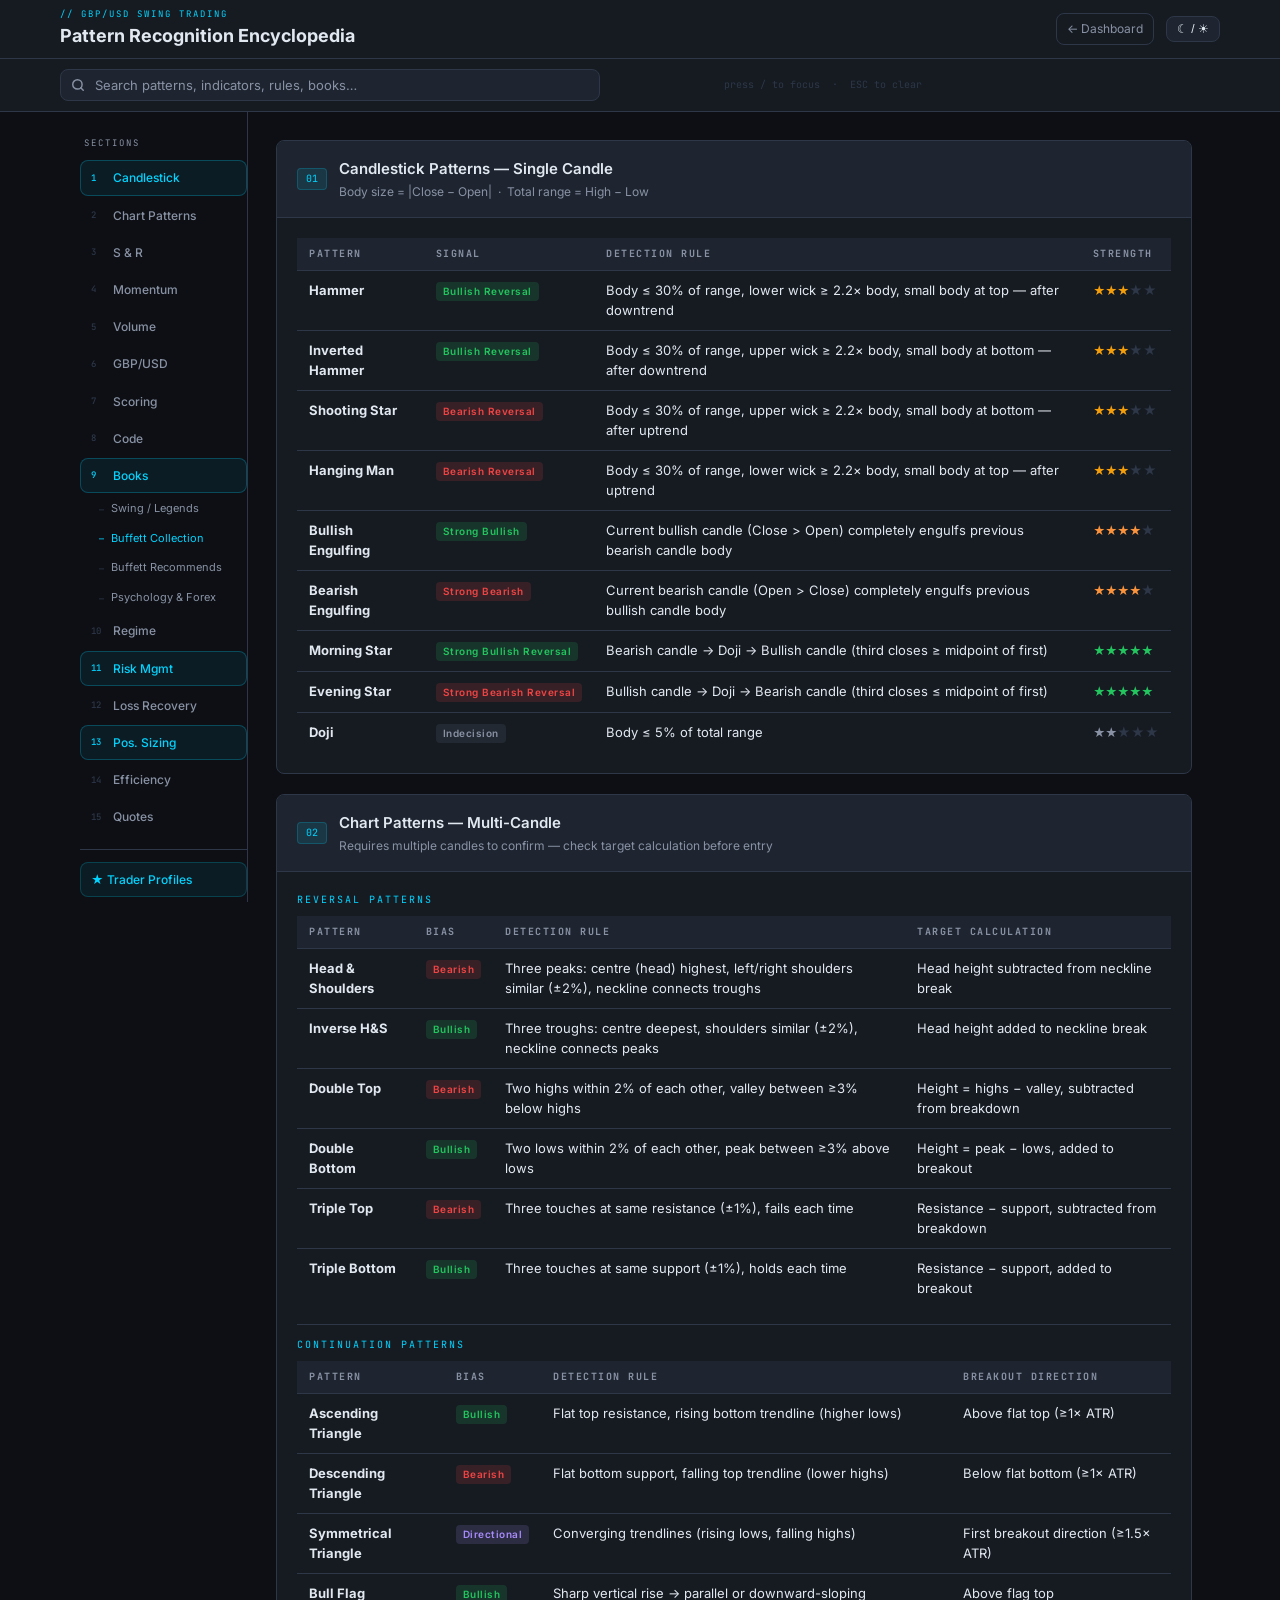
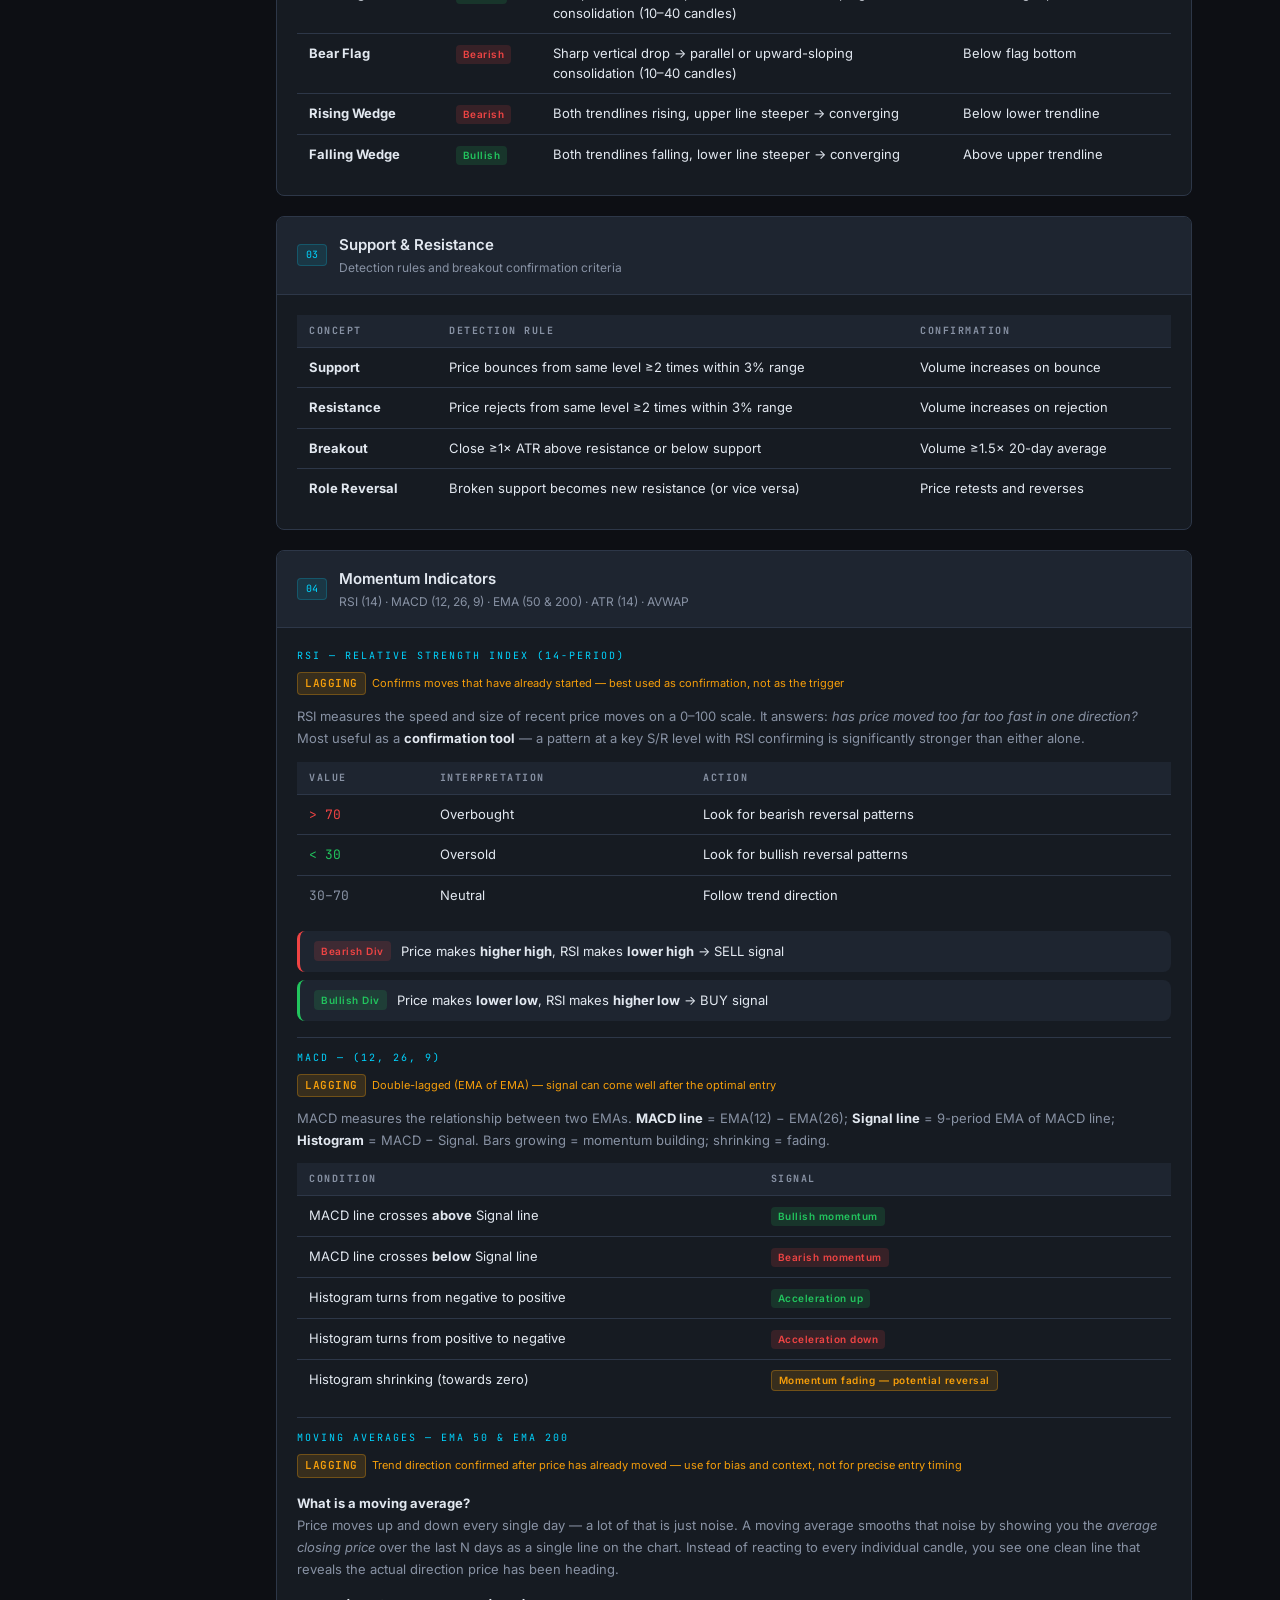
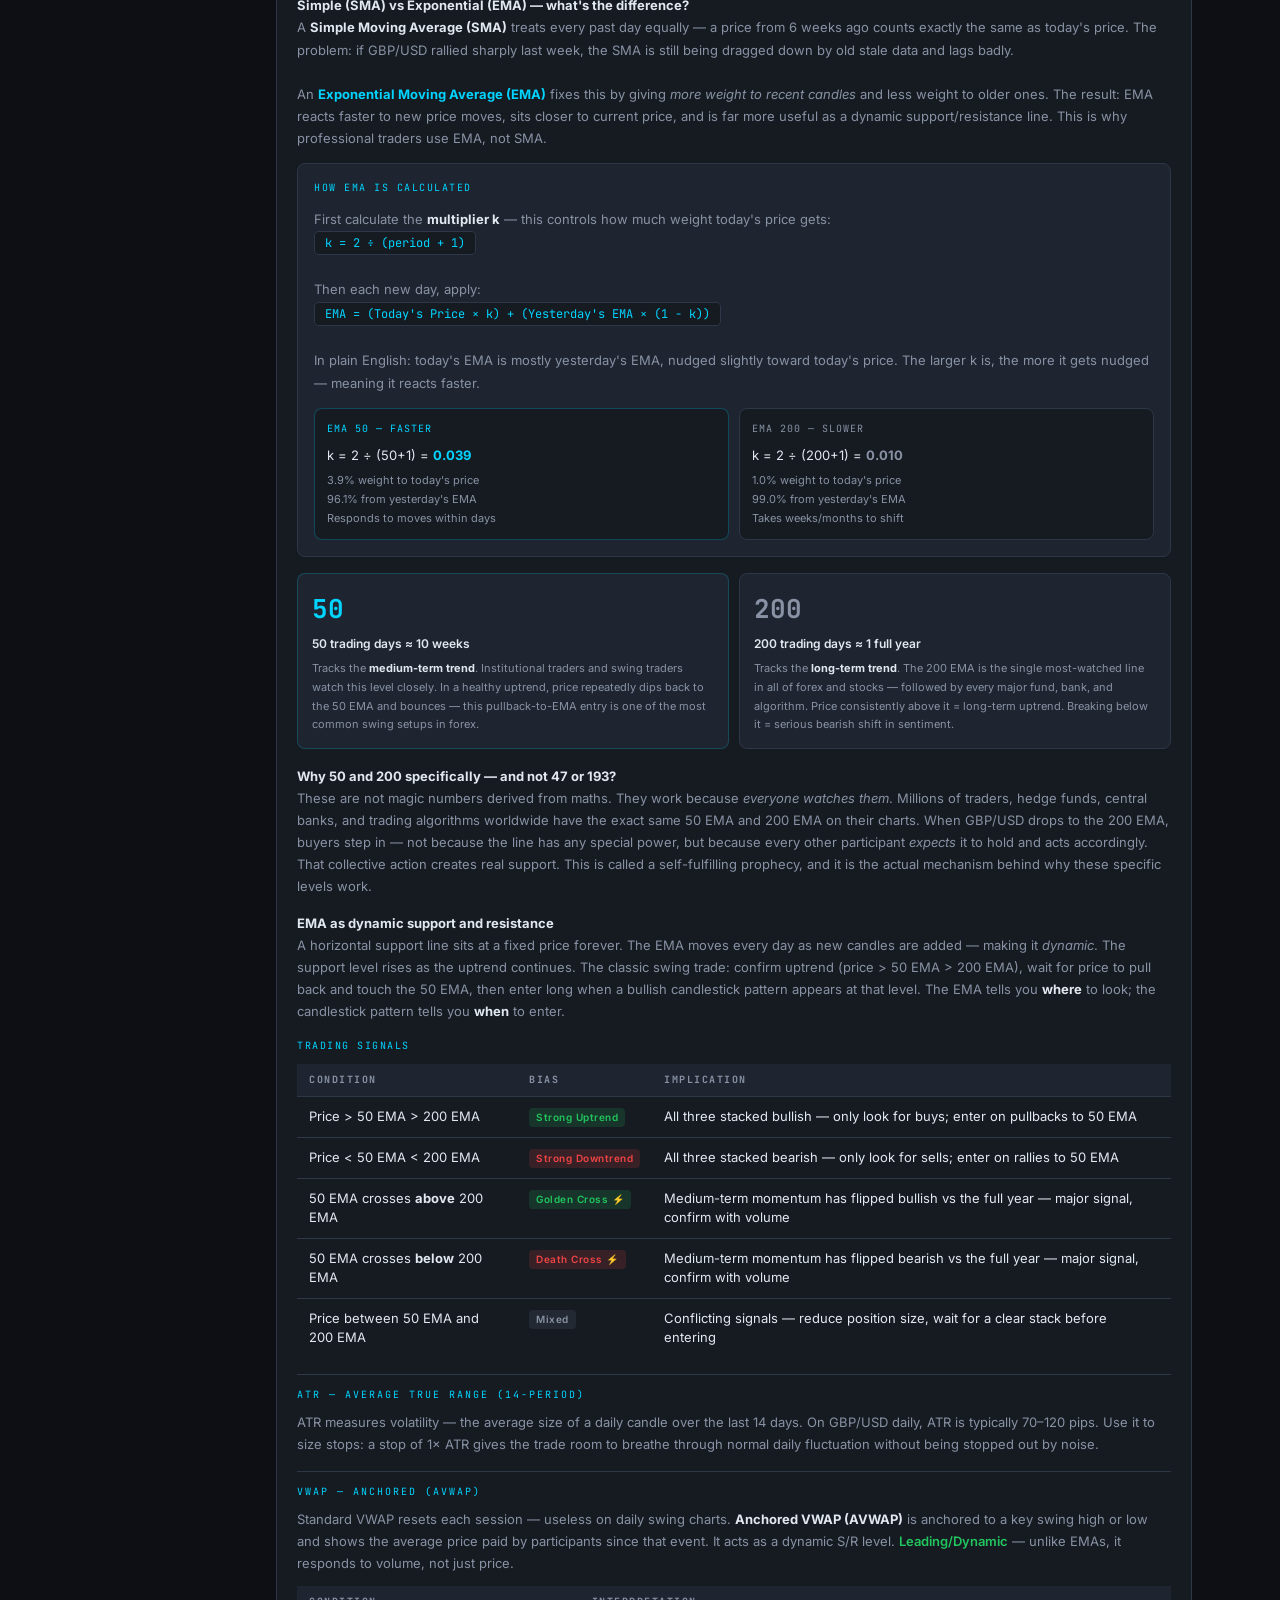
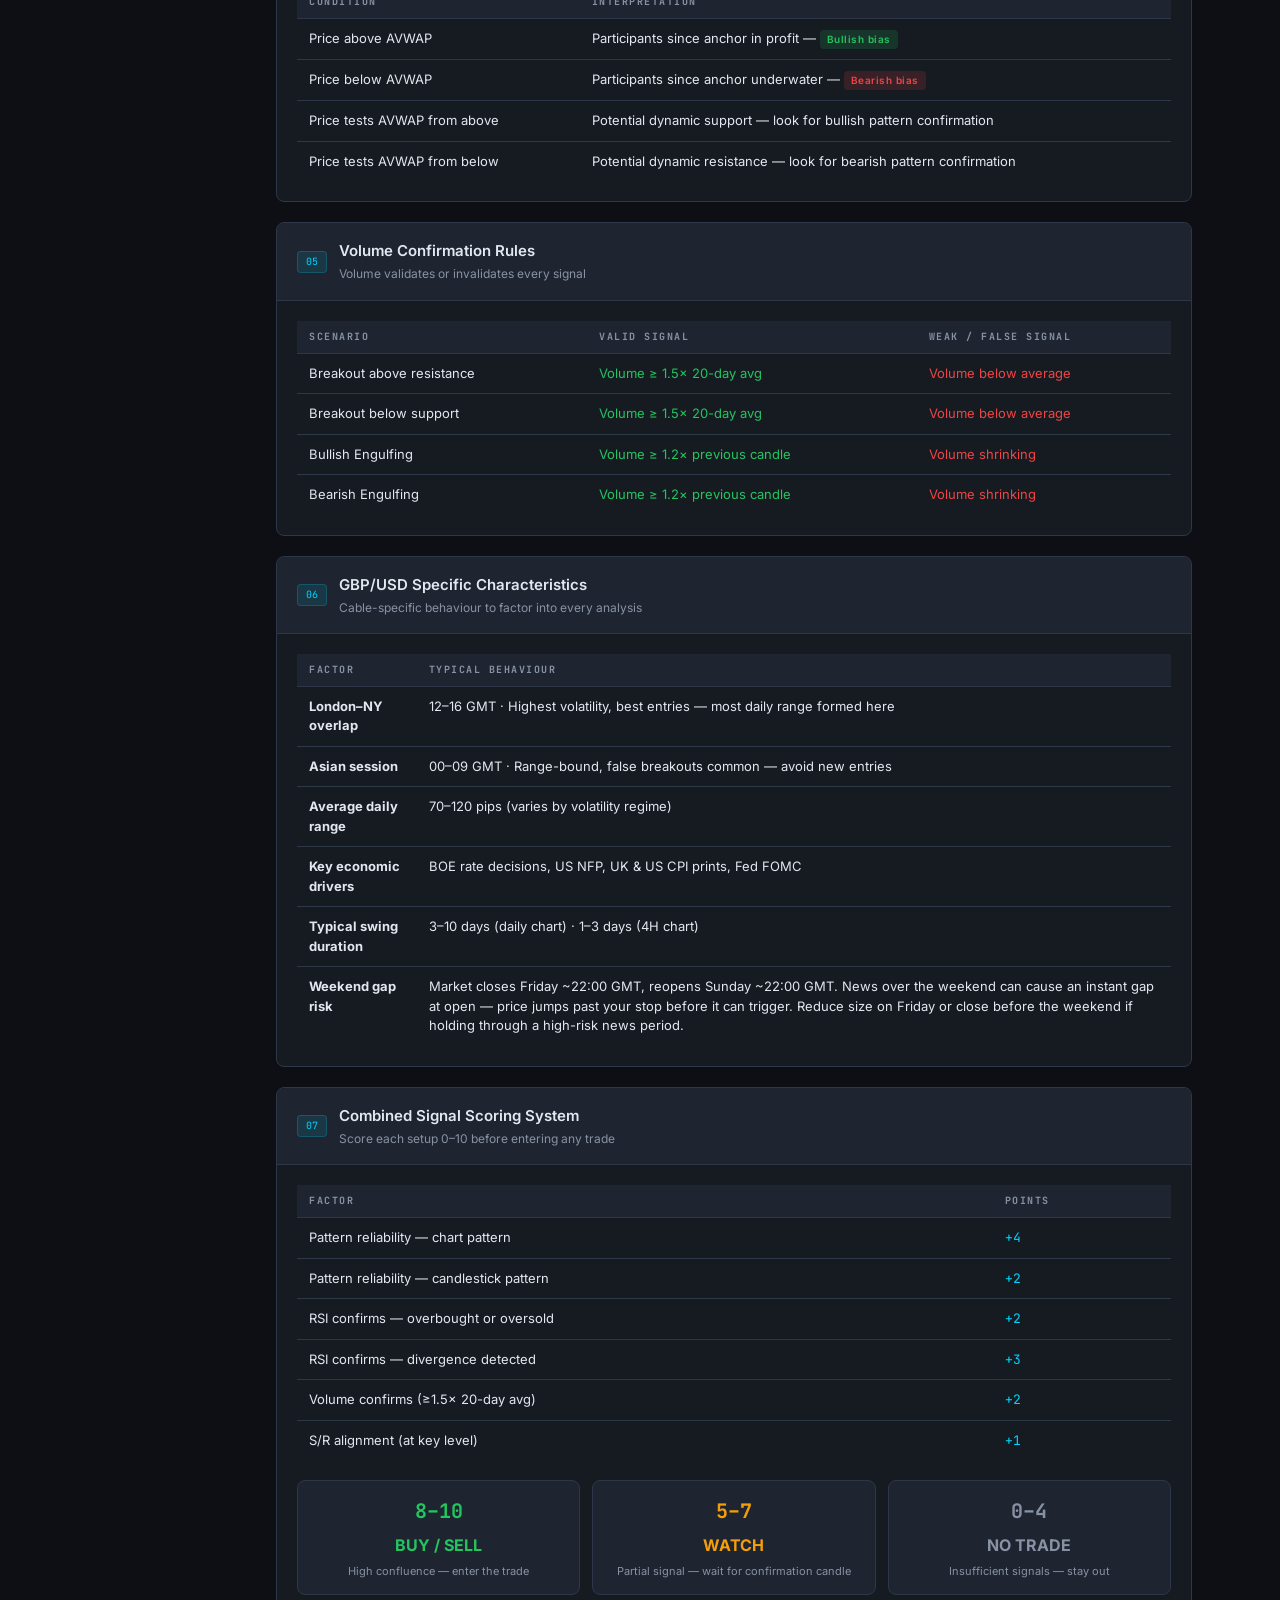
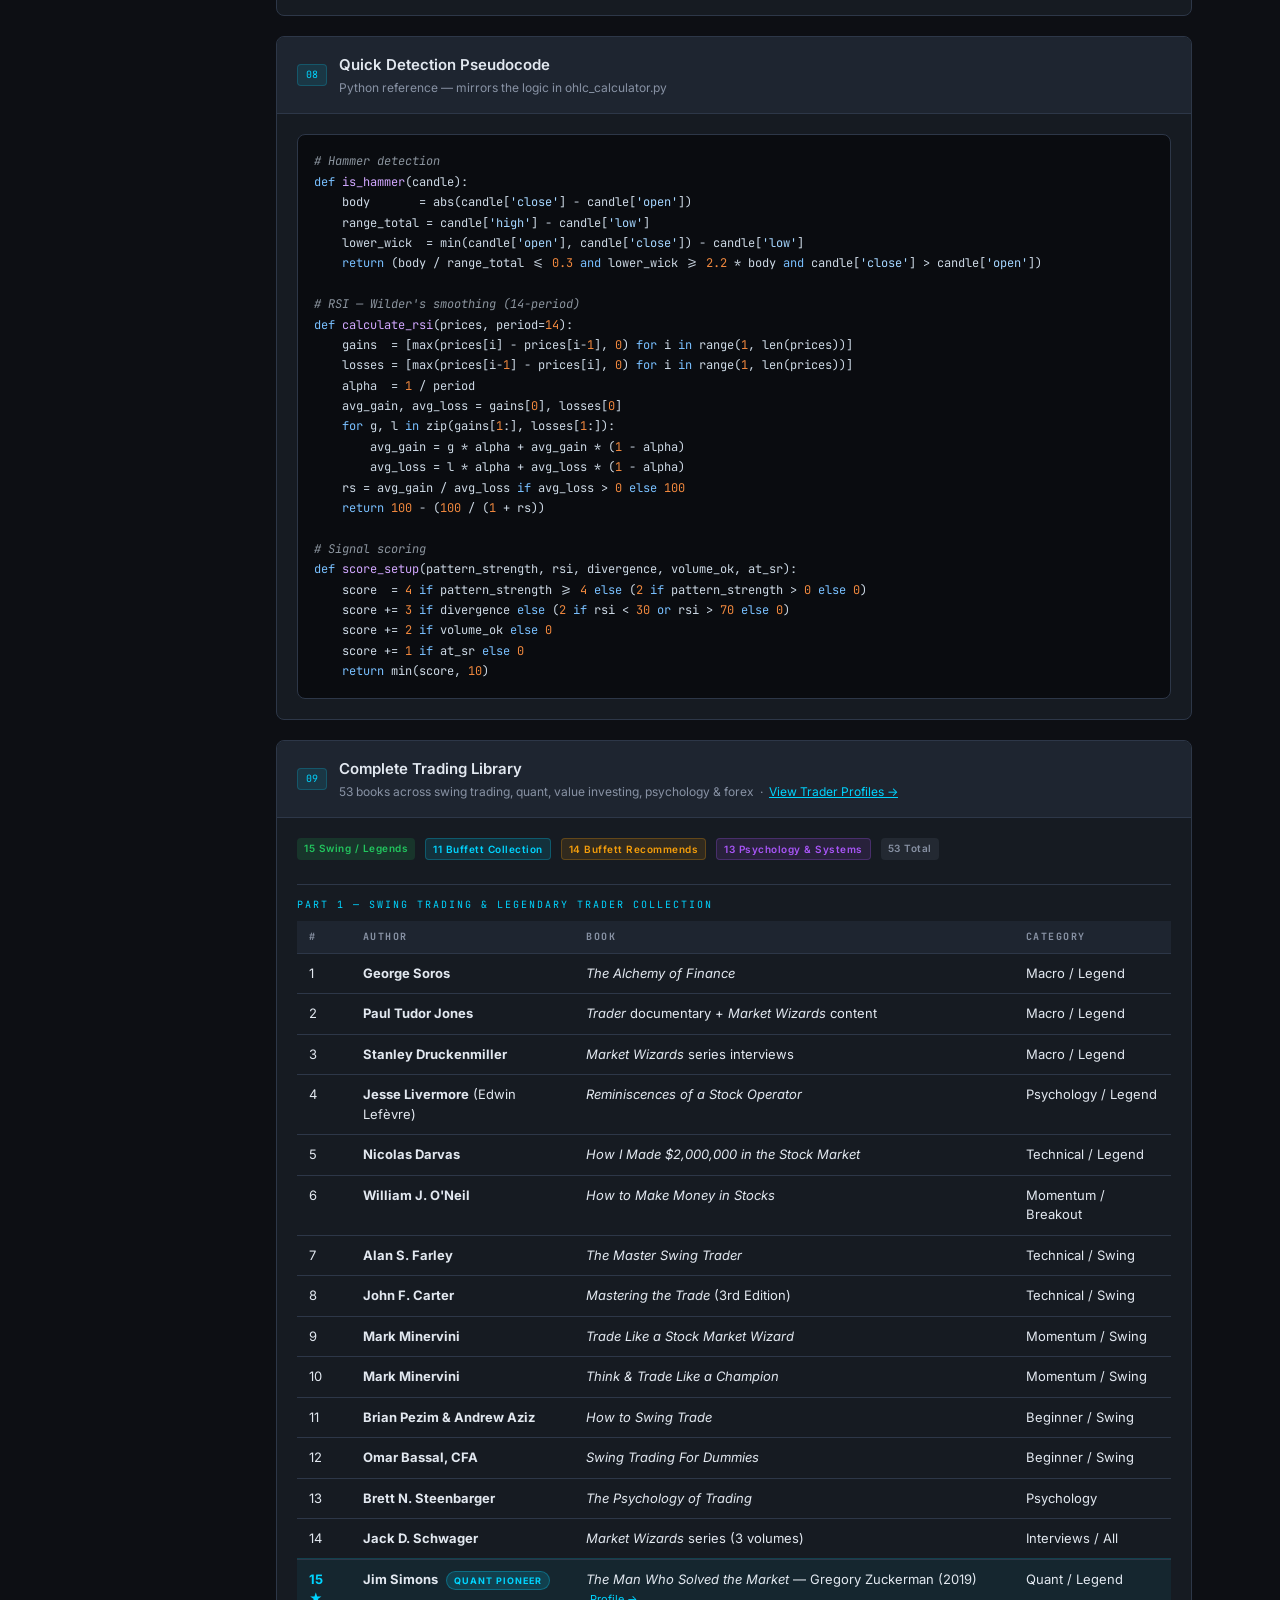
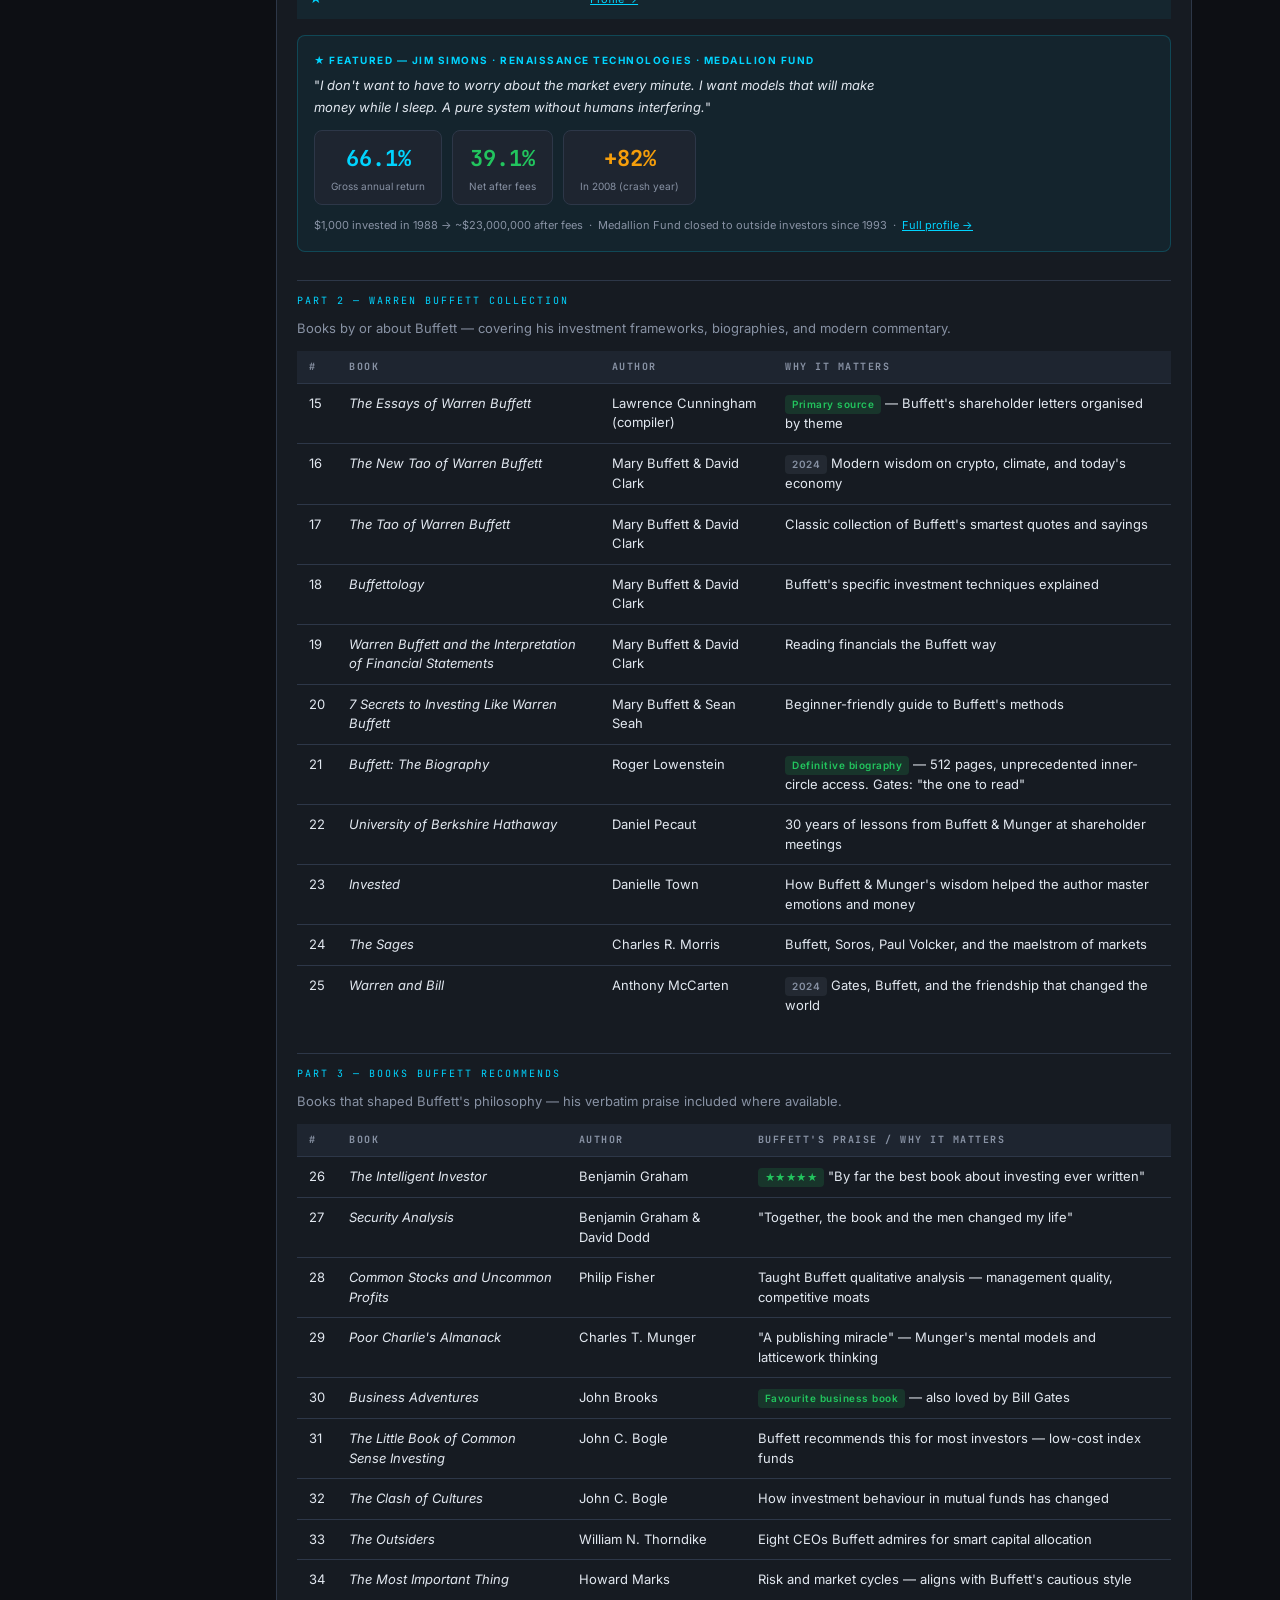
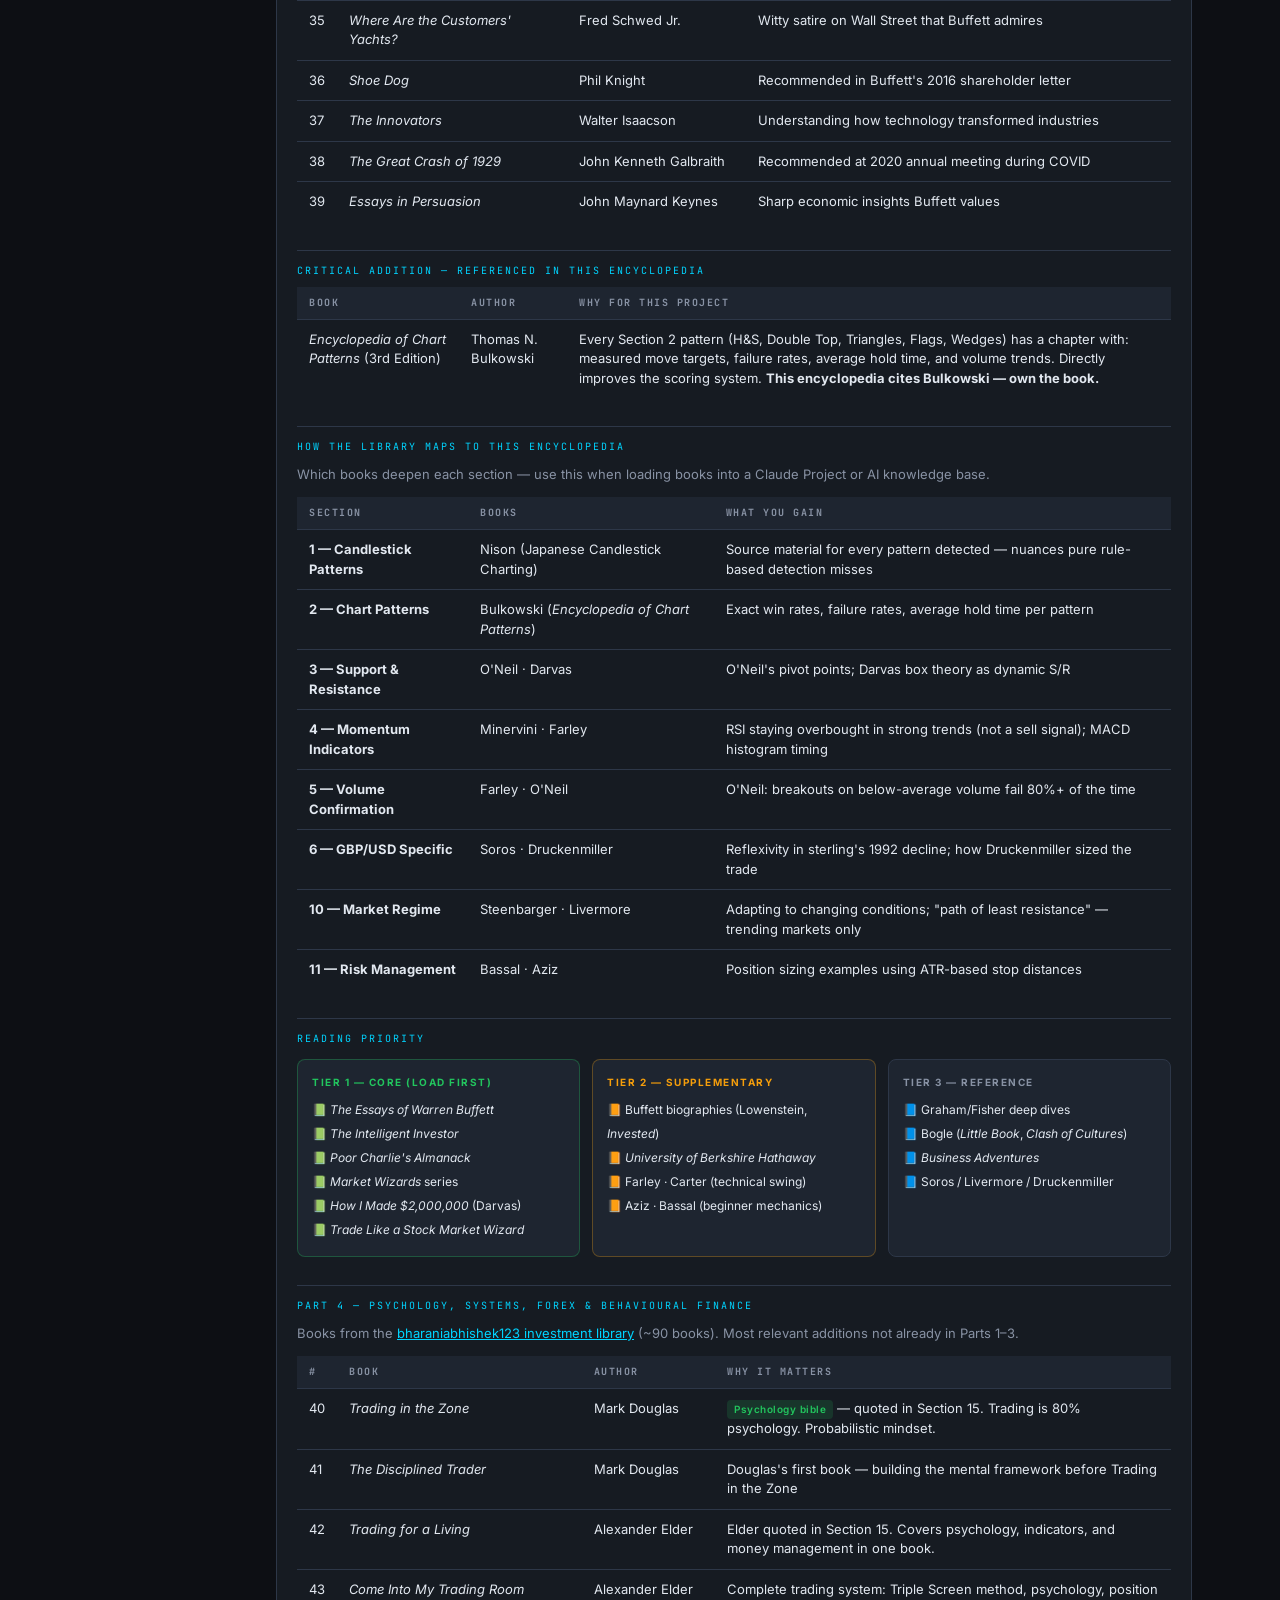
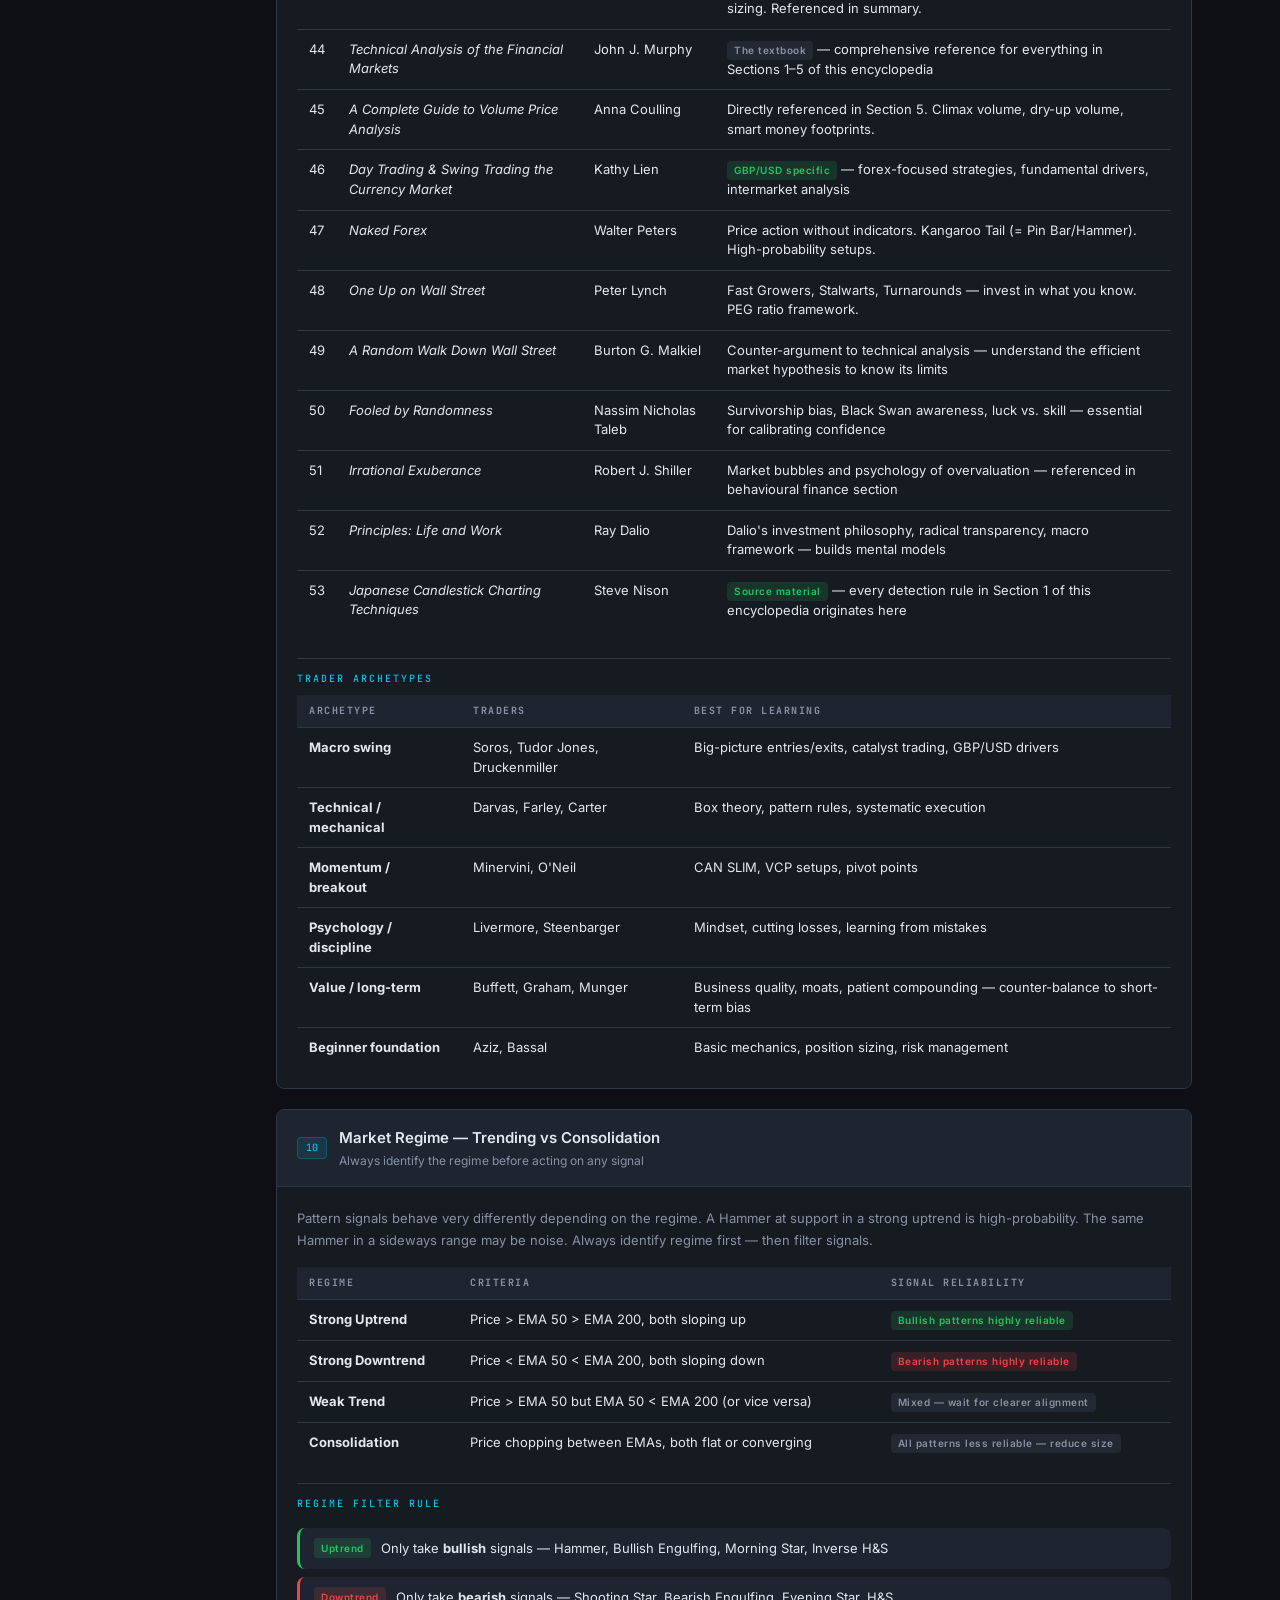
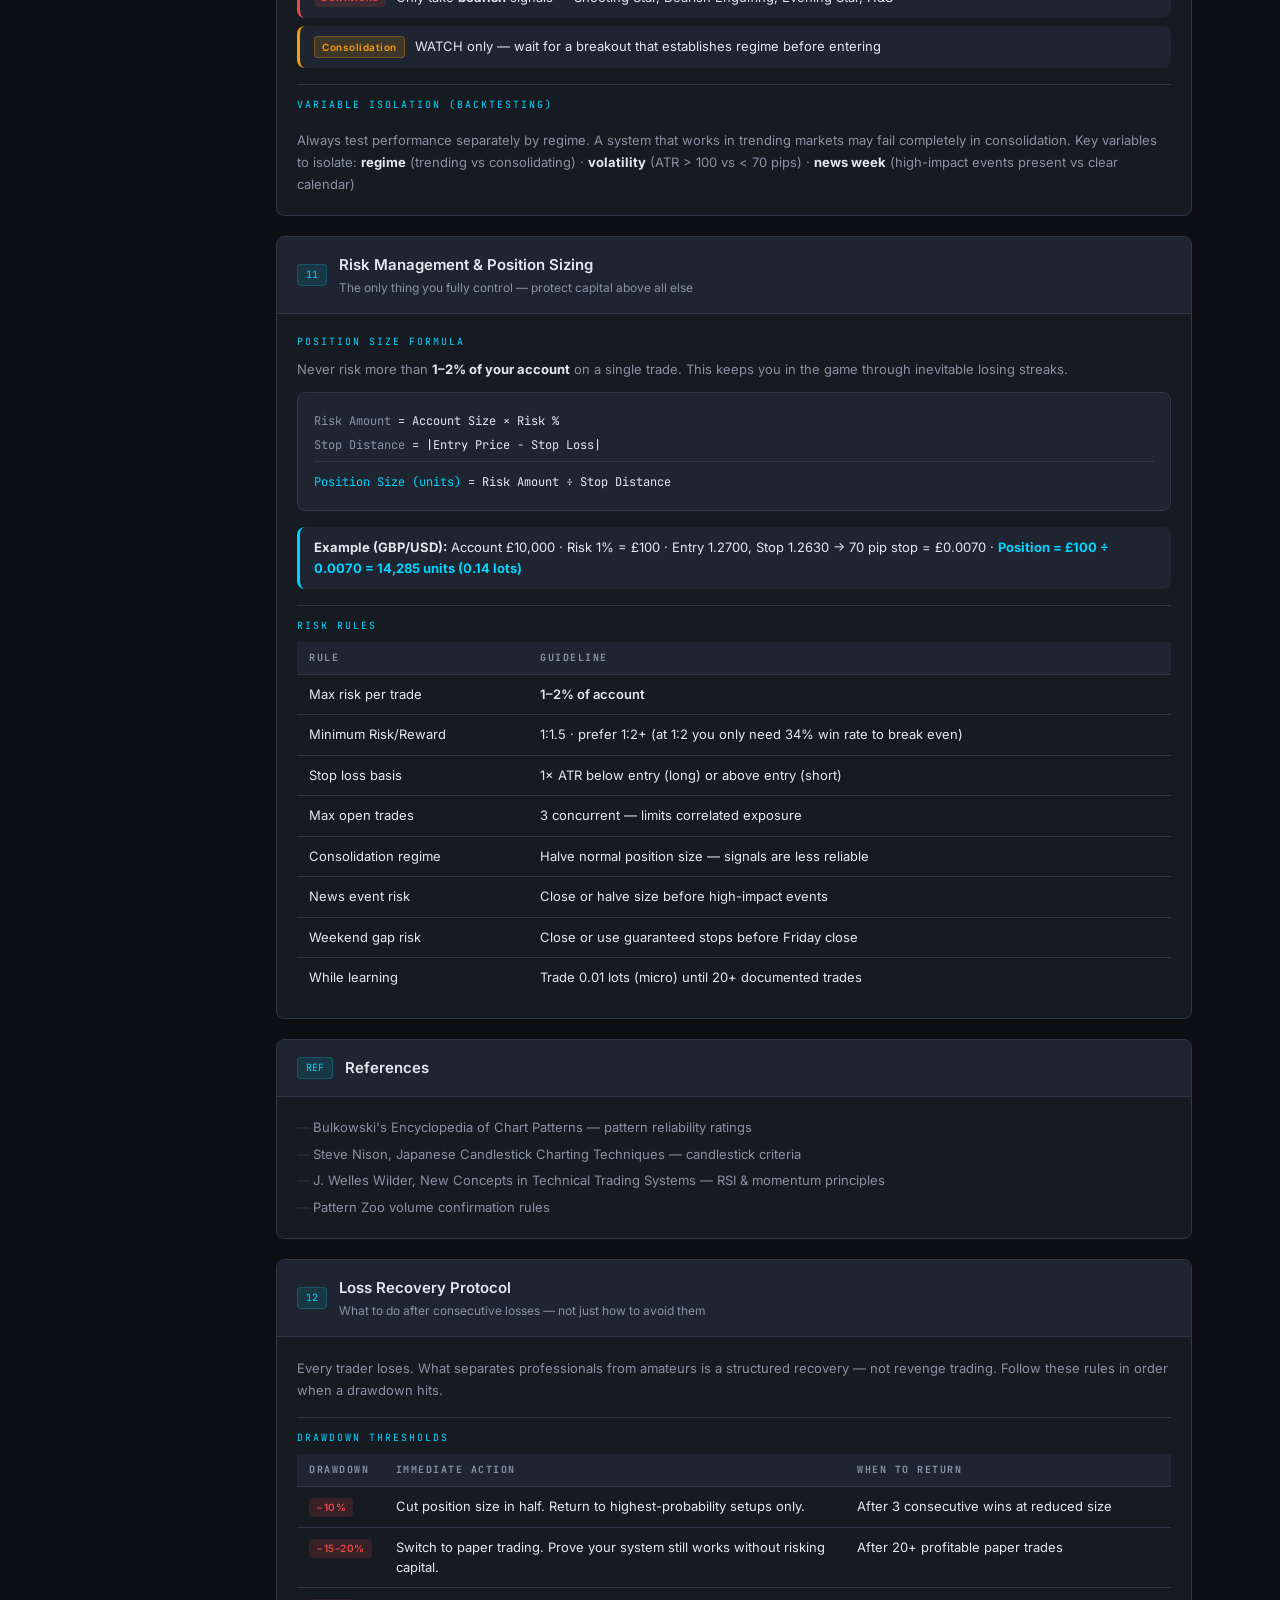
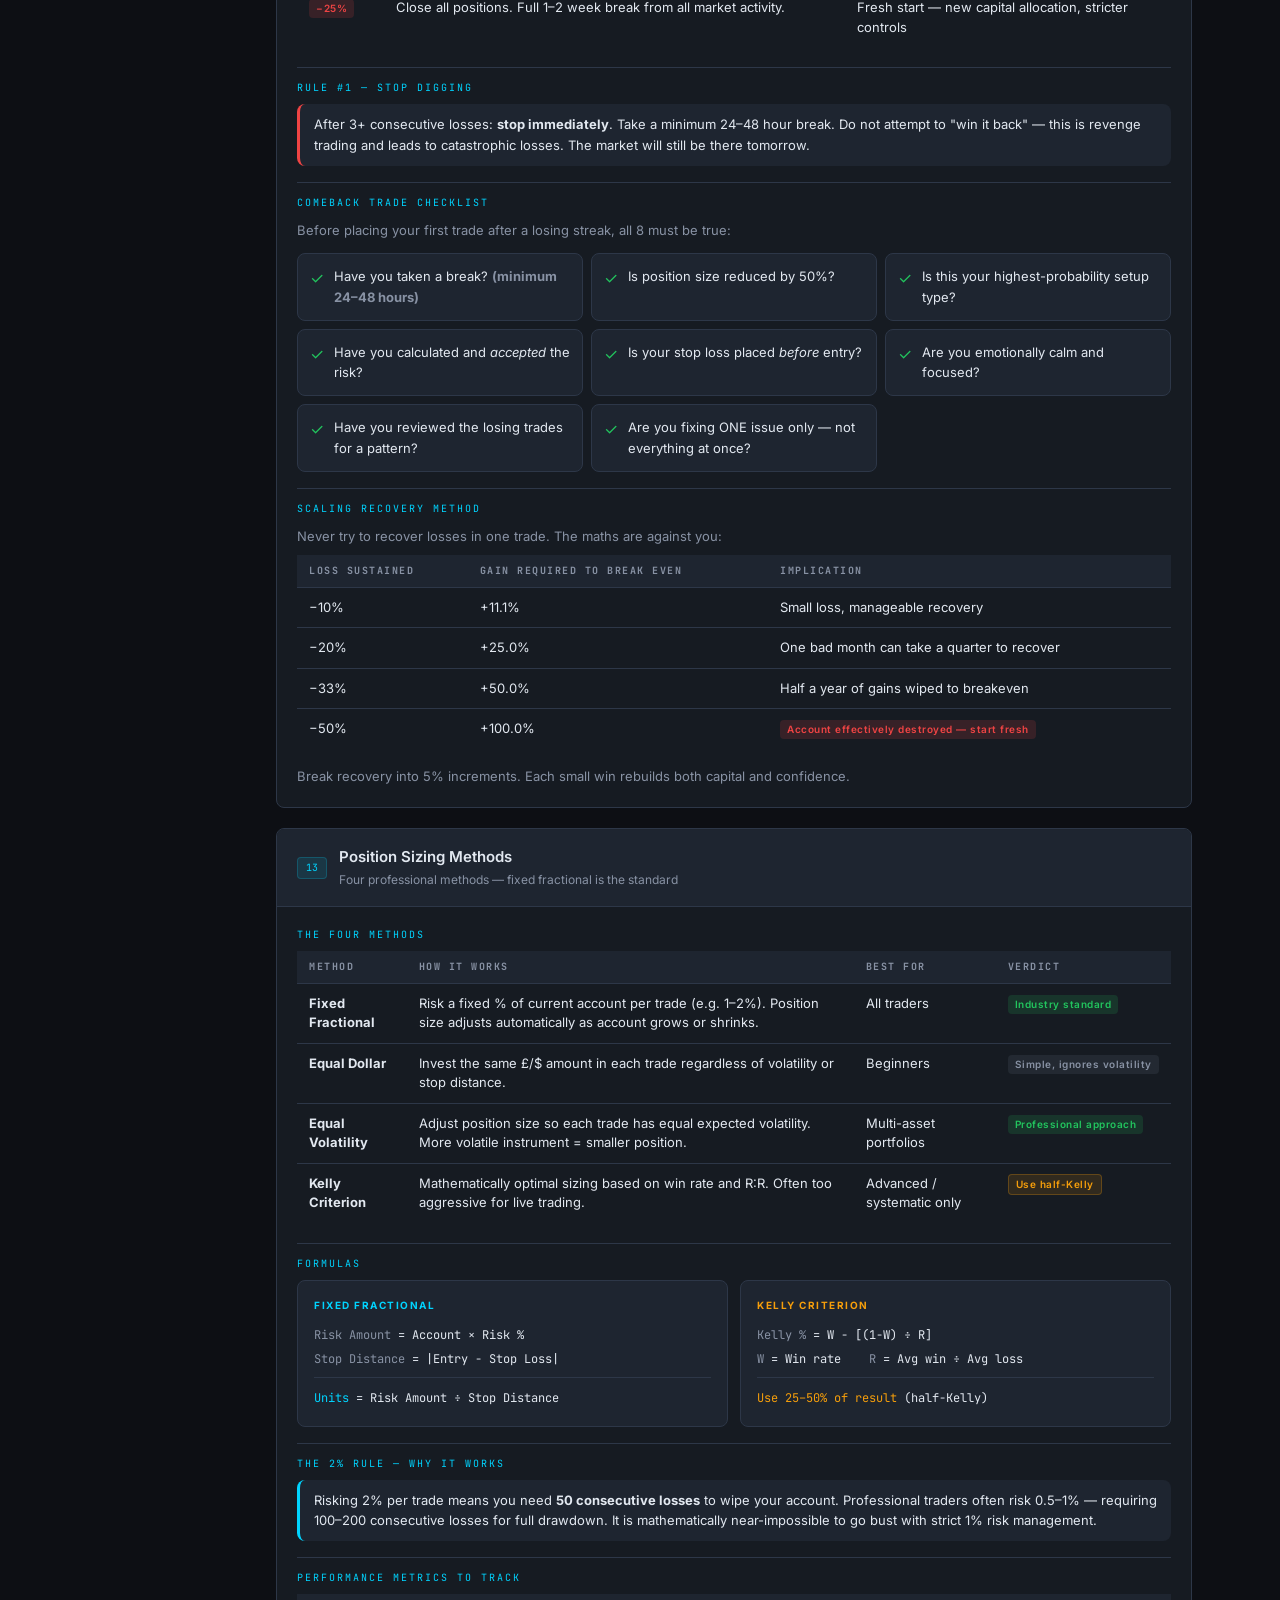
==== Trading/encyclopedia.html @ f7694446 "docs: expand EMA section with full beginner explanation Replaces the one-sentence EMA entry with a c" ====
<!DOCTYPE html>
<html lang="en" data-theme="dark">
<head>
<meta charset="UTF-8">
<meta name="viewport" content="width=device-width, initial-scale=1.0">
<meta name="description" content="GBP/USD swing trading pattern recognition guide — exact detection rules for candlestick patterns, chart patterns, RSI, MACD, EMA, and signal scoring">
<title>Encyclopedia — GBP/USD Swing Trading</title>
<link rel="preconnect" href="https://fonts.googleapis.com">
<link href="https://fonts.googleapis.com/css2?family=Inter:wght@400;500;600;700&family=JetBrains+Mono:wght@400;500&display=swap" rel="stylesheet">

<script>
  (function(){
    var t = localStorage.getItem('theme') || 'dark';
    document.documentElement.setAttribute('data-theme', t);
  })();
</script>

<style>
  :root {
    --bg:       #0d0f14;
    --surface:  #161b22;
    --surface2: #1e2530;
    --border:   #2d3748;
    --text:     #e2e8f0;
    --muted:    #8892a4;
    --accent:   #00d4ff;
    --green:    #22c55e;
    --red:      #ef4444;
    --yellow:   #f59e0b;
    --orange:   #fb923c;
    --purple:   #a78bfa;
    --font:     'Inter', sans-serif;
    --mono:     'JetBrains Mono', monospace;
    --radius:   8px;
    --max-w:    960px;
  }
  html[data-theme="light"] {
    --bg:       #f0f4f8;
    --surface:  #ffffff;
    --surface2: #e8edf4;
    --border:   #cbd5e1;
    --text:     #1a202c;
    --muted:    #64748b;
  }

  *, *::before, *::after { box-sizing: border-box; margin: 0; padding: 0; }
  html { background: var(--bg); }
  body {
    font-family: var(--font);
    background: var(--bg);
    color: var(--text);
    min-height: 100vh;
    font-size: 14px;
    line-height: 1.6;
  }

  /* ── Header ── */
  header {
    background: var(--surface);
    border-bottom: 1px solid var(--border);
    padding: 0 24px;
    position: sticky;
    top: 0;
    z-index: 100;
  }
  .header-inner {
    max-width: 1160px;
    margin: 0 auto;
    display: flex;
    align-items: center;
    justify-content: space-between;
    height: 58px;
    gap: 16px;
  }
  .header-left { display: flex; flex-direction: column; gap: 1px; }
  .header-label {
    font-family: var(--mono);
    font-size: 9px;
    color: var(--accent);
    letter-spacing: 2px;
    text-transform: uppercase;
  }
  h1 { font-size: 18px; font-weight: 700; }
  .header-right { display: flex; align-items: center; gap: 12px; }
  .back-link {
    font-size: 12px;
    color: var(--muted);
    text-decoration: none;
    padding: 5px 10px;
    border: 1px solid var(--border);
    border-radius: var(--radius);
    transition: border-color .15s, color .15s;
  }
  .back-link:hover { border-color: var(--accent); color: var(--accent); }
  .theme-btn {
    background: var(--surface2);
    border: 1px solid var(--border);
    color: var(--text);
    padding: 5px 10px;
    border-radius: var(--radius);
    cursor: pointer;
    font-size: 12px;
    transition: border-color .15s;
  }
  .theme-btn:hover { border-color: var(--accent); }

  /* ── Layout ── */
  .page-body {
    display: flex;
    max-width: 1160px;
    margin: 0 auto;
  }

  /* ── Sidebar ── */
  .sidebar {
    width: 188px;
    flex-shrink: 0;
    position: sticky;
    top: 110px;
    height: calc(100vh - 110px);
    overflow-y: auto;
    padding: 24px 0 24px 20px;
    border-right: 1px solid var(--border);
  }
  .sidebar-label {
    font-family: var(--mono);
    font-size: 9px;
    color: var(--muted);
    letter-spacing: 2px;
    text-transform: uppercase;
    margin-bottom: 10px;
    padding-left: 4px;
  }
  .sidebar-nav {
    display: flex;
    flex-direction: column;
    gap: 2px;
  }
  .nav-pill {
    display: flex;
    align-items: center;
    gap: 8px;
    font-size: 12px;
    font-weight: 500;
    color: var(--muted);
    padding: 7px 10px;
    border-radius: var(--radius);
    border: 1px solid transparent;
    text-decoration: none;
    transition: color .15s, background .15s, border-color .15s;
    white-space: nowrap;
  }
  .nav-pill .nav-num {
    font-family: var(--mono);
    font-size: 9px;
    color: var(--border);
    min-width: 14px;
    transition: color .15s;
  }
  .nav-pill:hover {
    color: var(--text);
    background: var(--surface2);
    border-color: var(--border);
  }
  .nav-pill:hover .nav-num { color: var(--accent); }
  .nav-pill.active {
    color: var(--accent);
    background: rgba(0,212,255,.07);
    border-color: rgba(0,212,255,.25);
  }
  .nav-pill.active .nav-num { color: var(--accent); }

  /* ── Sub-nav items (nested under a section) ── */
  .nav-sub {
    display: flex;
    align-items: center;
    gap: 6px;
    font-size: 11px;
    font-weight: 400;
    color: var(--muted);
    padding: 4px 10px 4px 30px;
    border-radius: var(--radius);
    border: 1px solid transparent;
    text-decoration: none;
    transition: color .15s, background .15s;
    position: relative;
  }
  .nav-sub::before {
    content: '–';
    font-size: 10px;
    color: var(--border);
    position: absolute;
    left: 18px;
  }
  .nav-sub:hover {
    color: var(--text);
    background: var(--surface2);
    text-decoration: none;
  }
  .nav-sub:hover::before { color: var(--accent); }
  .nav-sub.active { color: var(--accent); }
  .nav-sub.active::before { color: var(--accent); }

  /* ── Main ── */
  .container {
    flex: 1;
    min-width: 0;
    padding: 28px 28px 28px 28px;
    display: flex;
    flex-direction: column;
    gap: 20px;
  }

  /* ── Mobile ── */
  @media (max-width: 780px) {
    .sidebar { display: none; }
    .page-body { display: block; }
    .container { padding: 16px 12px; }
  }

  /* ── Section cards ── */
  .section {
    background: var(--surface);
    border: 1px solid var(--border);
    border-radius: var(--radius);
    overflow: hidden;
  }
  .section-header {
    display: flex;
    align-items: center;
    gap: 12px;
    padding: 16px 20px;
    border-bottom: 1px solid var(--border);
    background: var(--surface2);
  }
  .section-num {
    font-family: var(--mono);
    font-size: 10px;
    color: var(--accent);
    background: rgba(0,212,255,.1);
    border: 1px solid rgba(0,212,255,.2);
    padding: 2px 8px;
    border-radius: 4px;
  }
  .section-title { font-size: 15px; font-weight: 600; }
  .section-sub { font-size: 12px; color: var(--muted); margin-top: 1px; }
  .section-body { padding: 20px; }

  /* ── Tables ── */
  .table-wrap { overflow-x: auto; margin-bottom: 16px; }
  .table-wrap:last-child { margin-bottom: 0; }
  table { width: 100%; border-collapse: collapse; font-size: 13px; }
  th {
    font-family: var(--mono);
    font-size: 10px;
    letter-spacing: 1.5px;
    text-transform: uppercase;
    color: var(--muted);
    padding: 8px 12px;
    text-align: left;
    border-bottom: 1px solid var(--border);
    background: var(--surface2);
    white-space: nowrap;
  }
  td {
    padding: 10px 12px;
    border-bottom: 1px solid var(--border);
    vertical-align: top;
    line-height: 1.5;
  }
  tr:last-child td { border-bottom: none; }
  tr:hover td { background: var(--surface2); }

  /* ── Badges ── */
  .badge {
    display: inline-block;
    font-size: 10px;
    font-weight: 600;
    padding: 2px 7px;
    border-radius: 4px;
    letter-spacing: .5px;
    white-space: nowrap;
  }
  .bull  { background: rgba(34,197,94,.15);  color: var(--green);  }
  .bear  { background: rgba(239,68,68,.15);  color: var(--red);    }
  .neut  { background: rgba(148,163,184,.1); color: var(--muted);  }
  .dir   { background: rgba(167,139,250,.15);color: var(--purple); }

  /* ── Strength stars ── */
  .stars { color: var(--yellow); letter-spacing: -1px; font-size: 12px; }
  .str-2 .stars { color: var(--muted); }
  .str-3 .stars { color: var(--yellow); }
  .str-4 .stars { color: var(--orange); }
  .str-5 .stars { color: var(--green); }

  /* ── Score matrix ── */
  .score-grid { display: grid; grid-template-columns: 1fr 1fr 1fr; gap: 12px; }
  .score-cell {
    background: var(--surface2);
    border: 1px solid var(--border);
    border-radius: var(--radius);
    padding: 14px;
    text-align: center;
  }
  .score-decision { font-size: 16px; font-weight: 700; margin-bottom: 4px; }
  .score-range    { font-family: var(--mono); font-size: 20px; font-weight: 700; margin-bottom: 6px; }
  .score-desc     { font-size: 11px; color: var(--muted); }

  /* ── Dividers ── */
  .sub-heading {
    font-family: var(--mono);
    font-size: 10px;
    color: var(--accent);
    letter-spacing: 2px;
    text-transform: uppercase;
    padding: 12px 0 8px;
    border-top: 1px solid var(--border);
    margin-top: 16px;
  }
  .sub-heading:first-child { border-top: none; margin-top: 0; padding-top: 0; }

  /* ── Divergence list ── */
  .div-list { list-style: none; padding: 0; margin: 8px 0 0; display: flex; flex-direction: column; gap: 8px; }
  .div-item {
    display: flex;
    align-items: flex-start;
    gap: 10px;
    padding: 10px 14px;
    background: var(--surface2);
    border-radius: var(--radius);
    border-left: 3px solid var(--border);
    font-size: 13px;
  }
  .div-item.bull-div { border-left-color: var(--green); }
  .div-item.bear-div { border-left-color: var(--red); }
  .div-label { font-weight: 600; white-space: nowrap; }

  /* ── Code block ── */
  pre {
    background: #0a0c10;
    border: 1px solid var(--border);
    border-radius: var(--radius);
    padding: 16px;
    overflow-x: auto;
    font-family: var(--mono);
    font-size: 12px;
    line-height: 1.7;
    color: #cdd9e5;
  }
  html[data-theme="light"] pre { background: #1e2530; }
  .kw  { color: #79c0ff; }
  .fn  { color: #d2a8ff; }
  .cm  { color: #8b949e; font-style: italic; }
  .st  { color: #a5d6ff; }
  .nb  { color: #f0883e; }

  /* ── References ── */
  .ref-list { list-style: none; display: flex; flex-direction: column; gap: 6px; }
  .ref-list li {
    font-size: 13px;
    color: var(--muted);
    padding-left: 16px;
    position: relative;
  }
  .ref-list li::before {
    content: '—';
    position: absolute;
    left: 0;
    color: var(--border);
  }

  /* ── Footer ── */
  footer {
    text-align: center;
    padding: 20px 24px;
    font-size: 10px;
    color: var(--muted);
    border-top: 1px solid var(--border);
  }

  /* ── Search bar ── */
  .search-bar {
    background: var(--surface);
    border-bottom: 1px solid var(--border);
    position: sticky;
    top: 58px;
    z-index: 98;
    padding: 10px 24px;
  }
  .search-bar-inner {
    max-width: 1160px;
    margin: 0 auto;
    display: flex;
    align-items: center;
    gap: 12px;
  }
  .search-wrap {
    position: relative;
    flex: 1;
    max-width: 540px;
  }
  .search-icon {
    position: absolute;
    left: 11px;
    top: 50%;
    transform: translateY(-50%);
    color: var(--muted);
    pointer-events: none;
    display: flex;
    align-items: center;
  }
  .search-input {
    width: 100%;
    background: var(--surface2);
    border: 1px solid var(--border);
    border-radius: var(--radius);
    color: var(--text);
    font-family: var(--font);
    font-size: 13px;
    padding: 7px 12px 7px 34px;
    outline: none;
    transition: border-color .15s, box-shadow .15s;
  }
  .search-input:focus {
    border-color: var(--accent);
    box-shadow: 0 0 0 3px rgba(0,212,255,.1);
  }
  .search-input::placeholder { color: var(--muted); }
  .search-input::-webkit-search-cancel-button,
  .search-input::-webkit-search-decoration { display: none; }
  .search-count {
    font-family: var(--mono);
    font-size: 11px;
    color: var(--muted);
    white-space: nowrap;
    min-width: 100px;
    transition: color .15s;
  }
  .search-count.has-results { color: var(--accent); }
  .search-count.no-match    { color: var(--red); }
  .search-clear {
    background: none;
    border: 1px solid var(--border);
    color: var(--muted);
    border-radius: var(--radius);
    padding: 5px 10px;
    cursor: pointer;
    font-size: 11px;
    font-family: var(--font);
    display: none;
    transition: border-color .15s, color .15s;
  }
  .search-clear.visible { display: block; }
  .search-clear:hover { border-color: var(--accent); color: var(--accent); }
  .search-hint {
    font-family: var(--mono);
    font-size: 10px;
    color: var(--border);
    white-space: nowrap;
  }
  mark.search-hl {
    background: rgba(245,158,11,.28);
    color: var(--text);
    border-radius: 2px;
    padding: 0 1px;
  }
  .section.search-hidden { display: none; }
  .no-results {
    background: var(--surface);
    border: 1px solid var(--border);
    border-radius: var(--radius);
    padding: 28px;
    text-align: center;
    font-size: 13px;
    color: var(--muted);
    display: none;
  }
  @media (max-width: 780px) {
    .search-hint { display: none; }
  }

  /* ── Responsive ── */
  @media (max-width: 640px) {
    .score-grid { grid-template-columns: 1fr; }
    .section-body { padding: 14px; }
    h1 { font-size: 16px; }
  }
</style>
</head>
<body>

<header>
  <div class="header-inner">
    <div class="header-left">
      <span class="header-label">// GBP/USD Swing Trading</span>
      <h1>Pattern Recognition Encyclopedia</h1>
    </div>
    <div class="header-right">
      <a class="back-link" href="../index.html">&#8592; Dashboard</a>
      <button class="theme-btn" onclick="toggleTheme()">&#9790; / &#9728;</button>
    </div>
  </div>
</header>

<!-- Search bar -->
<div class="search-bar">
  <div class="search-bar-inner">
    <div class="search-wrap">
      <span class="search-icon">
        <svg width="14" height="14" viewBox="0 0 24 24" fill="none" stroke="currentColor" stroke-width="2.5" stroke-linecap="round" stroke-linejoin="round"><circle cx="11" cy="11" r="8"/><line x1="21" y1="21" x2="16.65" y2="16.65"/></svg>
      </span>
      <input type="search" id="searchInput" class="search-input"
             placeholder="Search patterns, indicators, rules, books…"
             autocomplete="off" spellcheck="false" aria-label="Search encyclopedia">
    </div>
    <span id="searchCount" class="search-count"></span>
    <button id="searchClear" class="search-clear">&#10005; Clear</button>
    <span class="search-hint">press / to focus &nbsp;·&nbsp; ESC to clear</span>
  </div>
</div>

<div class="page-body">

<aside class="sidebar">
  <div class="sidebar-label">Sections</div>
  <nav class="sidebar-nav" id="sidebarNav">
    <a class="nav-pill" href="#candlestick"><span class="nav-num">1</span> Candlestick</a>
    <a class="nav-pill" href="#chart-patterns"><span class="nav-num">2</span> Chart Patterns</a>
    <a class="nav-pill" href="#support-resistance"><span class="nav-num">3</span> S &amp; R</a>
    <a class="nav-pill" href="#momentum"><span class="nav-num">4</span> Momentum</a>
    <a class="nav-pill" href="#volume"><span class="nav-num">5</span> Volume</a>
    <a class="nav-pill" href="#gbpusd"><span class="nav-num">6</span> GBP/USD</a>
    <a class="nav-pill" href="#scoring"><span class="nav-num">7</span> Scoring</a>
    <a class="nav-pill" href="#pseudocode"><span class="nav-num">8</span> Code</a>
    <a class="nav-pill" href="#reading"><span class="nav-num">9</span> Books</a>
    <a class="nav-sub" href="#books-part1">Swing / Legends</a>
    <a class="nav-sub" href="#books-part2">Buffett Collection</a>
    <a class="nav-sub" href="#books-part3">Buffett Recommends</a>
    <a class="nav-sub" href="#books-part4">Psychology &amp; Forex</a>
    <a class="nav-pill" href="#regime"><span class="nav-num">10</span> Regime</a>
    <a class="nav-pill" href="#risk"><span class="nav-num">11</span> Risk Mgmt</a>
    <a class="nav-pill" href="#loss-recovery"><span class="nav-num">12</span> Loss Recovery</a>
    <a class="nav-pill" href="#pos-sizing"><span class="nav-num">13</span> Pos. Sizing</a>
    <a class="nav-pill" href="#efficiency"><span class="nav-num">14</span> Efficiency</a>
    <a class="nav-pill" href="#quotes"><span class="nav-num">15</span> Quotes</a>
    <div style="margin-top:12px;padding-top:12px;border-top:1px solid var(--border)">
      <a href="traders.html" style="display:flex;align-items:center;gap:8px;font-size:12px;font-weight:500;color:var(--accent);padding:7px 10px;border-radius:var(--radius);background:rgba(0,212,255,.07);border:1px solid rgba(0,212,255,.2);text-decoration:none">
        ★ Trader Profiles
      </a>
    </div>
  </nav>
</aside>

<main class="container">

  <div id="noResults" class="no-results">No sections match — try a pattern name, indicator, concept, or author</div>

  <!-- 1. Candlestick Patterns -->
  <div class="section" id="candlestick">
    <div class="section-header">
      <span class="section-num">01</span>
      <div>
        <div class="section-title">Candlestick Patterns — Single Candle</div>
        <div class="section-sub">Body size = |Close − Open| &nbsp;·&nbsp; Total range = High − Low</div>
      </div>
    </div>
    <div class="section-body">
      <div class="table-wrap">
        <table>
          <thead>
            <tr><th>Pattern</th><th>Signal</th><th>Detection Rule</th><th>Strength</th></tr>
          </thead>
          <tbody>
            <tr><td><strong>Hammer</strong></td><td><span class="badge bull">Bullish Reversal</span></td><td>Body ≤ 30% of range, lower wick ≥ 2.2× body, small body at top — after downtrend</td><td class="str-3"><span class="stars">★★★</span><span style="color:var(--border)">★★</span></td></tr>
            <tr><td><strong>Inverted Hammer</strong></td><td><span class="badge bull">Bullish Reversal</span></td><td>Body ≤ 30% of range, upper wick ≥ 2.2× body, small body at bottom — after downtrend</td><td class="str-3"><span class="stars">★★★</span><span style="color:var(--border)">★★</span></td></tr>
            <tr><td><strong>Shooting Star</strong></td><td><span class="badge bear">Bearish Reversal</span></td><td>Body ≤ 30% of range, upper wick ≥ 2.2× body, small body at bottom — after uptrend</td><td class="str-3"><span class="stars">★★★</span><span style="color:var(--border)">★★</span></td></tr>
            <tr><td><strong>Hanging Man</strong></td><td><span class="badge bear">Bearish Reversal</span></td><td>Body ≤ 30% of range, lower wick ≥ 2.2× body, small body at top — after uptrend</td><td class="str-3"><span class="stars">★★★</span><span style="color:var(--border)">★★</span></td></tr>
            <tr><td><strong>Bullish Engulfing</strong></td><td><span class="badge bull">Strong Bullish</span></td><td>Current bullish candle (Close &gt; Open) completely engulfs previous bearish candle body</td><td class="str-4"><span class="stars">★★★★</span><span style="color:var(--border)">★</span></td></tr>
            <tr><td><strong>Bearish Engulfing</strong></td><td><span class="badge bear">Strong Bearish</span></td><td>Current bearish candle (Open &gt; Close) completely engulfs previous bullish candle body</td><td class="str-4"><span class="stars">★★★★</span><span style="color:var(--border)">★</span></td></tr>
            <tr><td><strong>Morning Star</strong></td><td><span class="badge bull">Strong Bullish Reversal</span></td><td>Bearish candle → Doji → Bullish candle (third closes ≥ midpoint of first)</td><td class="str-5"><span class="stars">★★★★★</span></td></tr>
            <tr><td><strong>Evening Star</strong></td><td><span class="badge bear">Strong Bearish Reversal</span></td><td>Bullish candle → Doji → Bearish candle (third closes ≤ midpoint of first)</td><td class="str-5"><span class="stars">★★★★★</span></td></tr>
            <tr><td><strong>Doji</strong></td><td><span class="badge neut">Indecision</span></td><td>Body ≤ 5% of total range</td><td class="str-2"><span class="stars">★★</span><span style="color:var(--border)">★★★</span></td></tr>
          </tbody>
        </table>
      </div>
    </div>
  </div>

  <!-- 2. Chart Patterns -->
  <div class="section" id="chart-patterns">
    <div class="section-header">
      <span class="section-num">02</span>
      <div>
        <div class="section-title">Chart Patterns — Multi-Candle</div>
        <div class="section-sub">Requires multiple candles to confirm — check target calculation before entry</div>
      </div>
    </div>
    <div class="section-body">
      <div class="sub-heading">Reversal Patterns</div>
      <div class="table-wrap">
        <table>
          <thead><tr><th>Pattern</th><th>Bias</th><th>Detection Rule</th><th>Target Calculation</th></tr></thead>
          <tbody>
            <tr><td><strong>Head &amp; Shoulders</strong></td><td><span class="badge bear">Bearish</span></td><td>Three peaks: centre (head) highest, left/right shoulders similar (±2%), neckline connects troughs</td><td>Head height subtracted from neckline break</td></tr>
            <tr><td><strong>Inverse H&amp;S</strong></td><td><span class="badge bull">Bullish</span></td><td>Three troughs: centre deepest, shoulders similar (±2%), neckline connects peaks</td><td>Head height added to neckline break</td></tr>
            <tr><td><strong>Double Top</strong></td><td><span class="badge bear">Bearish</span></td><td>Two highs within 2% of each other, valley between ≥3% below highs</td><td>Height = highs − valley, subtracted from breakdown</td></tr>
            <tr><td><strong>Double Bottom</strong></td><td><span class="badge bull">Bullish</span></td><td>Two lows within 2% of each other, peak between ≥3% above lows</td><td>Height = peak − lows, added to breakout</td></tr>
            <tr><td><strong>Triple Top</strong></td><td><span class="badge bear">Bearish</span></td><td>Three touches at same resistance (±1%), fails each time</td><td>Resistance − support, subtracted from breakdown</td></tr>
            <tr><td><strong>Triple Bottom</strong></td><td><span class="badge bull">Bullish</span></td><td>Three touches at same support (±1%), holds each time</td><td>Resistance − support, added to breakout</td></tr>
          </tbody>
        </table>
      </div>
      <div class="sub-heading">Continuation Patterns</div>
      <div class="table-wrap">
        <table>
          <thead><tr><th>Pattern</th><th>Bias</th><th>Detection Rule</th><th>Breakout Direction</th></tr></thead>
          <tbody>
            <tr><td><strong>Ascending Triangle</strong></td><td><span class="badge bull">Bullish</span></td><td>Flat top resistance, rising bottom trendline (higher lows)</td><td>Above flat top (≥1× ATR)</td></tr>
            <tr><td><strong>Descending Triangle</strong></td><td><span class="badge bear">Bearish</span></td><td>Flat bottom support, falling top trendline (lower highs)</td><td>Below flat bottom (≥1× ATR)</td></tr>
            <tr><td><strong>Symmetrical Triangle</strong></td><td><span class="badge dir">Directional</span></td><td>Converging trendlines (rising lows, falling highs)</td><td>First breakout direction (≥1.5× ATR)</td></tr>
            <tr><td><strong>Bull Flag</strong></td><td><span class="badge bull">Bullish</span></td><td>Sharp vertical rise → parallel or downward-sloping consolidation (10–40 candles)</td><td>Above flag top</td></tr>
            <tr><td><strong>Bear Flag</strong></td><td><span class="badge bear">Bearish</span></td><td>Sharp vertical drop → parallel or upward-sloping consolidation (10–40 candles)</td><td>Below flag bottom</td></tr>
            <tr><td><strong>Rising Wedge</strong></td><td><span class="badge bear">Bearish</span></td><td>Both trendlines rising, upper line steeper → converging</td><td>Below lower trendline</td></tr>
            <tr><td><strong>Falling Wedge</strong></td><td><span class="badge bull">Bullish</span></td><td>Both trendlines falling, lower line steeper → converging</td><td>Above upper trendline</td></tr>
          </tbody>
        </table>
      </div>
    </div>
  </div>

  <!-- 3. Support & Resistance -->
  <div class="section" id="support-resistance">
    <div class="section-header">
      <span class="section-num">03</span>
      <div>
        <div class="section-title">Support &amp; Resistance</div>
        <div class="section-sub">Detection rules and breakout confirmation criteria</div>
      </div>
    </div>
    <div class="section-body">
      <div class="table-wrap">
        <table>
          <thead><tr><th>Concept</th><th>Detection Rule</th><th>Confirmation</th></tr></thead>
          <tbody>
            <tr><td><strong>Support</strong></td><td>Price bounces from same level ≥2 times within 3% range</td><td>Volume increases on bounce</td></tr>
            <tr><td><strong>Resistance</strong></td><td>Price rejects from same level ≥2 times within 3% range</td><td>Volume increases on rejection</td></tr>
            <tr><td><strong>Breakout</strong></td><td>Close ≥1× ATR above resistance or below support</td><td>Volume ≥1.5× 20-day average</td></tr>
            <tr><td><strong>Role Reversal</strong></td><td>Broken support becomes new resistance (or vice versa)</td><td>Price retests and reverses</td></tr>
          </tbody>
        </table>
      </div>
    </div>
  </div>

  <!-- 4. Momentum Indicators -->
  <div class="section" id="momentum">
    <div class="section-header">
      <span class="section-num">04</span>
      <div>
        <div class="section-title">Momentum Indicators</div>
        <div class="section-sub">RSI (14) · MACD (12, 26, 9) · EMA (50 &amp; 200) · ATR (14) · AVWAP</div>
      </div>
    </div>
    <div class="section-body">

      <div class="sub-heading">RSI — Relative Strength Index (14-period)</div>
      <p style="font-size:11px;color:var(--yellow);margin-bottom:10px;display:flex;align-items:center;gap:6px"><span style="background:rgba(245,158,11,0.15);border:1px solid rgba(245,158,11,0.3);border-radius:4px;padding:2px 7px;font-weight:600;font-family:var(--mono);letter-spacing:.5px">LAGGING</span> Confirms moves that have already started — best used as confirmation, not as the trigger</p>
      <p style="font-size:13px;color:var(--muted);margin-bottom:12px;line-height:1.7">RSI measures the speed and size of recent price moves on a 0–100 scale. It answers: <em>has price moved too far too fast in one direction?</em> Most useful as a <strong style="color:var(--text)">confirmation tool</strong> — a pattern at a key S/R level with RSI confirming is significantly stronger than either alone.</p>
      <div class="table-wrap">
        <table>
          <thead><tr><th>Value</th><th>Interpretation</th><th>Action</th></tr></thead>
          <tbody>
            <tr><td><span style="font-family:var(--mono);color:var(--red)">&gt; 70</span></td><td>Overbought</td><td>Look for bearish reversal patterns</td></tr>
            <tr><td><span style="font-family:var(--mono);color:var(--green)">&lt; 30</span></td><td>Oversold</td><td>Look for bullish reversal patterns</td></tr>
            <tr><td><span style="font-family:var(--mono);color:var(--muted)">30–70</span></td><td>Neutral</td><td>Follow trend direction</td></tr>
          </tbody>
        </table>
      </div>
      <ul class="div-list">
        <li class="div-item bear-div"><span class="div-label badge bear" style="flex-shrink:0">Bearish Div</span><span>Price makes <strong>higher high</strong>, RSI makes <strong>lower high</strong> → SELL signal</span></li>
        <li class="div-item bull-div"><span class="div-label badge bull" style="flex-shrink:0">Bullish Div</span><span>Price makes <strong>lower low</strong>, RSI makes <strong>higher low</strong> → BUY signal</span></li>
      </ul>

      <div class="sub-heading">MACD — (12, 26, 9)</div>
      <p style="font-size:11px;color:var(--yellow);margin-bottom:10px;display:flex;align-items:center;gap:6px"><span style="background:rgba(245,158,11,0.15);border:1px solid rgba(245,158,11,0.3);border-radius:4px;padding:2px 7px;font-weight:600;font-family:var(--mono);letter-spacing:.5px">LAGGING</span> Double-lagged (EMA of EMA) — signal can come well after the optimal entry</p>
      <p style="font-size:13px;color:var(--muted);margin-bottom:12px;line-height:1.7">MACD measures the relationship between two EMAs. <strong style="color:var(--text)">MACD line</strong> = EMA(12) − EMA(26); <strong style="color:var(--text)">Signal line</strong> = 9-period EMA of MACD line; <strong style="color:var(--text)">Histogram</strong> = MACD − Signal. Bars growing = momentum building; shrinking = fading.</p>
      <div class="table-wrap">
        <table>
          <thead><tr><th>Condition</th><th>Signal</th></tr></thead>
          <tbody>
            <tr><td>MACD line crosses <strong>above</strong> Signal line</td><td><span class="badge bull">Bullish momentum</span></td></tr>
            <tr><td>MACD line crosses <strong>below</strong> Signal line</td><td><span class="badge bear">Bearish momentum</span></td></tr>
            <tr><td>Histogram turns from negative to positive</td><td><span class="badge bull">Acceleration up</span></td></tr>
            <tr><td>Histogram turns from positive to negative</td><td><span class="badge bear">Acceleration down</span></td></tr>
            <tr><td>Histogram shrinking (towards zero)</td><td><span class="badge" style="background:rgba(245,158,11,0.15);color:var(--yellow);border:1px solid rgba(245,158,11,0.3)">Momentum fading — potential reversal</span></td></tr>
          </tbody>
        </table>
      </div>

      <div class="sub-heading">Moving Averages — EMA 50 &amp; EMA 200</div>
      <p style="font-size:11px;color:var(--yellow);margin-bottom:14px;display:flex;align-items:center;gap:6px"><span style="background:rgba(245,158,11,0.15);border:1px solid rgba(245,158,11,0.3);border-radius:4px;padding:2px 7px;font-weight:600;font-family:var(--mono);letter-spacing:.5px">LAGGING</span> Trend direction confirmed after price has already moved — use for bias and context, not for precise entry timing</p>

      <p style="font-size:13px;color:var(--muted);margin-bottom:14px;line-height:1.7"><strong style="color:var(--text)">What is a moving average?</strong><br>
      Price moves up and down every single day — a lot of that is just noise. A moving average smooths that noise by showing you the <em>average closing price</em> over the last N days as a single line on the chart. Instead of reacting to every individual candle, you see one clean line that reveals the actual direction price has been heading.</p>

      <p style="font-size:13px;color:var(--muted);margin-bottom:14px;line-height:1.7"><strong style="color:var(--text)">Simple (SMA) vs Exponential (EMA) — what's the difference?</strong><br>
      A <strong style="color:var(--text)">Simple Moving Average (SMA)</strong> treats every past day equally — a price from 6 weeks ago counts exactly the same as today's price. The problem: if GBP/USD rallied sharply last week, the SMA is still being dragged down by old stale data and lags badly.<br><br>
      An <strong style="color:var(--accent)">Exponential Moving Average (EMA)</strong> fixes this by giving <em>more weight to recent candles</em> and less weight to older ones. The result: EMA reacts faster to new price moves, sits closer to current price, and is far more useful as a dynamic support/resistance line. This is why professional traders use EMA, not SMA.</p>

      <!-- Formula box -->
      <div style="background:var(--surface2);border:1px solid var(--border);border-radius:var(--radius);padding:16px;margin-bottom:16px">
        <div style="font-family:var(--mono);font-size:10px;color:var(--accent);letter-spacing:1.5px;text-transform:uppercase;margin-bottom:12px">How EMA is calculated</div>
        <p style="font-size:13px;color:var(--muted);margin-bottom:12px;line-height:1.8">First calculate the <strong style="color:var(--text)">multiplier k</strong> — this controls how much weight today's price gets:<br>
        <code style="background:var(--surface);border:1px solid var(--border);border-radius:4px;padding:3px 10px;font-family:var(--mono);font-size:12px;color:var(--accent)">k = 2 ÷ (period + 1)</code><br><br>
        Then each new day, apply:<br>
        <code style="background:var(--surface);border:1px solid var(--border);border-radius:4px;padding:3px 10px;font-family:var(--mono);font-size:12px;color:var(--accent)">EMA = (Today's Price × k) + (Yesterday's EMA × (1 − k))</code><br><br>
        In plain English: today's EMA is mostly yesterday's EMA, nudged slightly toward today's price. The larger k is, the more it gets nudged — meaning it reacts faster.</p>
        <div style="display:grid;grid-template-columns:1fr 1fr;gap:10px">
          <div style="background:var(--surface);border:1px solid rgba(0,212,255,.25);border-radius:var(--radius);padding:12px">
            <div style="font-family:var(--mono);font-size:10px;color:var(--accent);letter-spacing:1px;margin-bottom:8px">EMA 50 — FASTER</div>
            <div style="font-size:13px;color:var(--text);margin-bottom:6px">k = 2 ÷ (50+1) = <strong style="color:var(--accent)">0.039</strong></div>
            <div style="font-size:11px;color:var(--muted);line-height:1.7">3.9% weight to today's price<br>96.1% from yesterday's EMA<br>Responds to moves within days</div>
          </div>
          <div style="background:var(--surface);border:1px solid var(--border);border-radius:var(--radius);padding:12px">
            <div style="font-family:var(--mono);font-size:10px;color:var(--muted);letter-spacing:1px;margin-bottom:8px">EMA 200 — SLOWER</div>
            <div style="font-size:13px;color:var(--text);margin-bottom:6px">k = 2 ÷ (200+1) = <strong style="color:var(--muted)">0.010</strong></div>
            <div style="font-size:11px;color:var(--muted);line-height:1.7">1.0% weight to today's price<br>99.0% from yesterday's EMA<br>Takes weeks/months to shift</div>
          </div>
        </div>
      </div>

      <!-- What 50 and 200 mean -->
      <div style="display:grid;grid-template-columns:1fr 1fr;gap:10px;margin-bottom:16px">
        <div style="background:var(--surface2);border:1px solid rgba(0,212,255,.2);border-radius:var(--radius);padding:14px">
          <div style="font-family:var(--mono);font-size:26px;font-weight:700;color:var(--accent);margin-bottom:4px">50</div>
          <div style="font-size:12px;font-weight:600;color:var(--text);margin-bottom:6px">50 trading days ≈ 10 weeks</div>
          <div style="font-size:11px;color:var(--muted);line-height:1.7">Tracks the <strong style="color:var(--text)">medium-term trend</strong>. Institutional traders and swing traders watch this level closely. In a healthy uptrend, price repeatedly dips back to the 50 EMA and bounces — this pullback-to-EMA entry is one of the most common swing setups in forex.</div>
        </div>
        <div style="background:var(--surface2);border:1px solid var(--border);border-radius:var(--radius);padding:14px">
          <div style="font-family:var(--mono);font-size:26px;font-weight:700;color:var(--muted);margin-bottom:4px">200</div>
          <div style="font-size:12px;font-weight:600;color:var(--text);margin-bottom:6px">200 trading days ≈ 1 full year</div>
          <div style="font-size:11px;color:var(--muted);line-height:1.7">Tracks the <strong style="color:var(--text)">long-term trend</strong>. The 200 EMA is the single most-watched line in all of forex and stocks — followed by every major fund, bank, and algorithm. Price consistently above it = long-term uptrend. Breaking below it = serious bearish shift in sentiment.</div>
        </div>
      </div>

      <p style="font-size:13px;color:var(--muted);margin-bottom:14px;line-height:1.7"><strong style="color:var(--text)">Why 50 and 200 specifically — and not 47 or 193?</strong><br>
      These are not magic numbers derived from maths. They work because <em>everyone watches them</em>. Millions of traders, hedge funds, central banks, and trading algorithms worldwide have the exact same 50 EMA and 200 EMA on their charts. When GBP/USD drops to the 200 EMA, buyers step in — not because the line has any special power, but because every other participant <em>expects</em> it to hold and acts accordingly. That collective action creates real support. This is called a self-fulfilling prophecy, and it is the actual mechanism behind why these specific levels work.</p>

      <p style="font-size:13px;color:var(--muted);margin-bottom:16px;line-height:1.7"><strong style="color:var(--text)">EMA as dynamic support and resistance</strong><br>
      A horizontal support line sits at a fixed price forever. The EMA moves every day as new candles are added — making it <em>dynamic</em>. The support level rises as the uptrend continues. The classic swing trade: confirm uptrend (price &gt; 50 EMA &gt; 200 EMA), wait for price to pull back and touch the 50 EMA, then enter long when a bullish candlestick pattern appears at that level. The EMA tells you <strong style="color:var(--text)">where</strong> to look; the candlestick pattern tells you <strong style="color:var(--text)">when</strong> to enter.</p>

      <div style="font-family:var(--mono);font-size:10px;color:var(--accent);letter-spacing:1.5px;text-transform:uppercase;margin-bottom:10px">Trading signals</div>
      <div class="table-wrap">
        <table>
          <thead><tr><th>Condition</th><th>Bias</th><th>Implication</th></tr></thead>
          <tbody>
            <tr><td>Price &gt; 50 EMA &gt; 200 EMA</td><td><span class="badge bull">Strong Uptrend</span></td><td>All three stacked bullish — only look for buys; enter on pullbacks to 50 EMA</td></tr>
            <tr><td>Price &lt; 50 EMA &lt; 200 EMA</td><td><span class="badge bear">Strong Downtrend</span></td><td>All three stacked bearish — only look for sells; enter on rallies to 50 EMA</td></tr>
            <tr><td>50 EMA crosses <strong>above</strong> 200 EMA</td><td><span class="badge bull">Golden Cross ⚡</span></td><td>Medium-term momentum has flipped bullish vs the full year — major signal, confirm with volume</td></tr>
            <tr><td>50 EMA crosses <strong>below</strong> 200 EMA</td><td><span class="badge bear">Death Cross ⚡</span></td><td>Medium-term momentum has flipped bearish vs the full year — major signal, confirm with volume</td></tr>
            <tr><td>Price between 50 EMA and 200 EMA</td><td><span class="badge neut">Mixed</span></td><td>Conflicting signals — reduce position size, wait for a clear stack before entering</td></tr>
          </tbody>
        </table>
      </div>

      <div class="sub-heading">ATR — Average True Range (14-period)</div>
      <p style="font-size:13px;color:var(--muted);margin-bottom:12px;line-height:1.7">ATR measures volatility — the average size of a daily candle over the last 14 days. On GBP/USD daily, ATR is typically 70–120 pips. Use it to size stops: a stop of 1× ATR gives the trade room to breathe through normal daily fluctuation without being stopped out by noise.</p>

      <div class="sub-heading">VWAP — Anchored (AVWAP)</div>
      <p style="font-size:13px;color:var(--muted);margin-bottom:12px;line-height:1.7">Standard VWAP resets each session — useless on daily swing charts. <strong style="color:var(--text)">Anchored VWAP (AVWAP)</strong> is anchored to a key swing high or low and shows the average price paid by participants since that event. It acts as a dynamic S/R level. <span style="color:var(--green);font-weight:600">Leading/Dynamic</span> — unlike EMAs, it responds to volume, not just price.</p>
      <div class="table-wrap">
        <table>
          <thead><tr><th>Condition</th><th>Interpretation</th></tr></thead>
          <tbody>
            <tr><td>Price above AVWAP</td><td>Participants since anchor in profit — <span class="badge bull">Bullish bias</span></td></tr>
            <tr><td>Price below AVWAP</td><td>Participants since anchor underwater — <span class="badge bear">Bearish bias</span></td></tr>
            <tr><td>Price tests AVWAP from above</td><td>Potential dynamic support — look for bullish pattern confirmation</td></tr>
            <tr><td>Price tests AVWAP from below</td><td>Potential dynamic resistance — look for bearish pattern confirmation</td></tr>
          </tbody>
        </table>
      </div>
    </div>
  </div>

  <!-- 5. Volume -->
  <div class="section" id="volume">
    <div class="section-header">
      <span class="section-num">05</span>
      <div>
        <div class="section-title">Volume Confirmation Rules</div>
        <div class="section-sub">Volume validates or invalidates every signal</div>
      </div>
    </div>
    <div class="section-body">
      <div class="table-wrap">
        <table>
          <thead><tr><th>Scenario</th><th>Valid Signal</th><th>Weak / False Signal</th></tr></thead>
          <tbody>
            <tr><td>Breakout above resistance</td><td><span style="color:var(--green)">Volume ≥ 1.5× 20-day avg</span></td><td><span style="color:var(--red)">Volume below average</span></td></tr>
            <tr><td>Breakout below support</td><td><span style="color:var(--green)">Volume ≥ 1.5× 20-day avg</span></td><td><span style="color:var(--red)">Volume below average</span></td></tr>
            <tr><td>Bullish Engulfing</td><td><span style="color:var(--green)">Volume ≥ 1.2× previous candle</span></td><td><span style="color:var(--red)">Volume shrinking</span></td></tr>
            <tr><td>Bearish Engulfing</td><td><span style="color:var(--green)">Volume ≥ 1.2× previous candle</span></td><td><span style="color:var(--red)">Volume shrinking</span></td></tr>
          </tbody>
        </table>
      </div>
    </div>
  </div>

  <!-- 6. GBP/USD Characteristics -->
  <div class="section" id="gbpusd">
    <div class="section-header">
      <span class="section-num">06</span>
      <div>
        <div class="section-title">GBP/USD Specific Characteristics</div>
        <div class="section-sub">Cable-specific behaviour to factor into every analysis</div>
      </div>
    </div>
    <div class="section-body">
      <div class="table-wrap">
        <table>
          <thead><tr><th>Factor</th><th>Typical Behaviour</th></tr></thead>
          <tbody>
            <tr><td><strong>London–NY overlap</strong></td><td>12–16 GMT · Highest volatility, best entries — most daily range formed here</td></tr>
            <tr><td><strong>Asian session</strong></td><td>00–09 GMT · Range-bound, false breakouts common — avoid new entries</td></tr>
            <tr><td><strong>Average daily range</strong></td><td>70–120 pips (varies by volatility regime)</td></tr>
            <tr><td><strong>Key economic drivers</strong></td><td>BOE rate decisions, US NFP, UK &amp; US CPI prints, Fed FOMC</td></tr>
            <tr><td><strong>Typical swing duration</strong></td><td>3–10 days (daily chart) · 1–3 days (4H chart)</td></tr>
            <tr><td><strong>Weekend gap risk</strong></td><td>Market closes Friday ~22:00 GMT, reopens Sunday ~22:00 GMT. News over the weekend can cause an instant gap at open — price jumps past your stop before it can trigger. Reduce size on Friday or close before the weekend if holding through a high-risk news period.</td></tr>
          </tbody>
        </table>
      </div>
    </div>
  </div>

  <!-- 7. Scoring System -->
  <div class="section" id="scoring">
    <div class="section-header">
      <span class="section-num">07</span>
      <div>
        <div class="section-title">Combined Signal Scoring System</div>
        <div class="section-sub">Score each setup 0–10 before entering any trade</div>
      </div>
    </div>
    <div class="section-body">
      <div class="table-wrap" style="margin-bottom:20px">
        <table>
          <thead><tr><th>Factor</th><th>Points</th></tr></thead>
          <tbody>
            <tr><td>Pattern reliability — chart pattern</td><td><span style="font-family:var(--mono);color:var(--accent)">+4</span></td></tr>
            <tr><td>Pattern reliability — candlestick pattern</td><td><span style="font-family:var(--mono);color:var(--accent)">+2</span></td></tr>
            <tr><td>RSI confirms — overbought or oversold</td><td><span style="font-family:var(--mono);color:var(--accent)">+2</span></td></tr>
            <tr><td>RSI confirms — divergence detected</td><td><span style="font-family:var(--mono);color:var(--accent)">+3</span></td></tr>
            <tr><td>Volume confirms (≥1.5× 20-day avg)</td><td><span style="font-family:var(--mono);color:var(--accent)">+2</span></td></tr>
            <tr><td>S/R alignment (at key level)</td><td><span style="font-family:var(--mono);color:var(--accent)">+1</span></td></tr>
          </tbody>
        </table>
      </div>
      <div class="score-grid">
        <div class="score-cell"><div class="score-range" style="color:var(--green)">8–10</div><div class="score-decision" style="color:var(--green)">BUY / SELL</div><div class="score-desc">High confluence — enter the trade</div></div>
        <div class="score-cell"><div class="score-range" style="color:var(--yellow)">5–7</div><div class="score-decision" style="color:var(--yellow)">WATCH</div><div class="score-desc">Partial signal — wait for confirmation candle</div></div>
        <div class="score-cell"><div class="score-range" style="color:var(--muted)">0–4</div><div class="score-decision" style="color:var(--muted)">NO TRADE</div><div class="score-desc">Insufficient signals — stay out</div></div>
      </div>
    </div>
  </div>

  <!-- 8. Pseudocode -->
  <div class="section" id="pseudocode">
    <div class="section-header">
      <span class="section-num">08</span>
      <div>
        <div class="section-title">Quick Detection Pseudocode</div>
        <div class="section-sub">Python reference — mirrors the logic in ohlc_calculator.py</div>
      </div>
    </div>
    <div class="section-body">
<pre><span class="cm"># Hammer detection</span>
<span class="kw">def</span> <span class="fn">is_hammer</span>(candle):
    body       = abs(candle[<span class="st">'close'</span>] - candle[<span class="st">'open'</span>])
    range_total = candle[<span class="st">'high'</span>] - candle[<span class="st">'low'</span>]
    lower_wick  = min(candle[<span class="st">'open'</span>], candle[<span class="st">'close'</span>]) - candle[<span class="st">'low'</span>]
    <span class="kw">return</span> (body / range_total &lt;= <span class="nb">0.3</span> <span class="kw">and</span> lower_wick &gt;= <span class="nb">2.2</span> * body <span class="kw">and</span> candle[<span class="st">'close'</span>] &gt; candle[<span class="st">'open'</span>])

<span class="cm"># RSI — Wilder's smoothing (14-period)</span>
<span class="kw">def</span> <span class="fn">calculate_rsi</span>(prices, period=<span class="nb">14</span>):
    gains  = [max(prices[i] - prices[i-<span class="nb">1</span>], <span class="nb">0</span>) <span class="kw">for</span> i <span class="kw">in</span> range(<span class="nb">1</span>, len(prices))]
    losses = [max(prices[i-<span class="nb">1</span>] - prices[i], <span class="nb">0</span>) <span class="kw">for</span> i <span class="kw">in</span> range(<span class="nb">1</span>, len(prices))]
    alpha  = <span class="nb">1</span> / period
    avg_gain, avg_loss = gains[<span class="nb">0</span>], losses[<span class="nb">0</span>]
    <span class="kw">for</span> g, l <span class="kw">in</span> zip(gains[<span class="nb">1</span>:], losses[<span class="nb">1</span>:]):
        avg_gain = g * alpha + avg_gain * (<span class="nb">1</span> - alpha)
        avg_loss = l * alpha + avg_loss * (<span class="nb">1</span> - alpha)
    rs = avg_gain / avg_loss <span class="kw">if</span> avg_loss &gt; <span class="nb">0</span> <span class="kw">else</span> <span class="nb">100</span>
    <span class="kw">return</span> <span class="nb">100</span> - (<span class="nb">100</span> / (<span class="nb">1</span> + rs))

<span class="cm"># Signal scoring</span>
<span class="kw">def</span> <span class="fn">score_setup</span>(pattern_strength, rsi, divergence, volume_ok, at_sr):
    score  = <span class="nb">4</span> <span class="kw">if</span> pattern_strength &gt;= <span class="nb">4</span> <span class="kw">else</span> (<span class="nb">2</span> <span class="kw">if</span> pattern_strength &gt; <span class="nb">0</span> <span class="kw">else</span> <span class="nb">0</span>)
    score += <span class="nb">3</span> <span class="kw">if</span> divergence <span class="kw">else</span> (<span class="nb">2</span> <span class="kw">if</span> rsi &lt; <span class="nb">30</span> <span class="kw">or</span> rsi &gt; <span class="nb">70</span> <span class="kw">else</span> <span class="nb">0</span>)
    score += <span class="nb">2</span> <span class="kw">if</span> volume_ok <span class="kw">else</span> <span class="nb">0</span>
    score += <span class="nb">1</span> <span class="kw">if</span> at_sr <span class="kw">else</span> <span class="nb">0</span>
    <span class="kw">return</span> min(score, <span class="nb">10</span>)</pre>
    </div>
  </div>

  <!-- 9. Books -->
  <div class="section" id="reading">
    <div class="section-header">
      <span class="section-num">09</span>
      <div>
        <div class="section-title">Complete Trading Library</div>
        <div class="section-sub">53 books across swing trading, quant, value investing, psychology &amp; forex &nbsp;·&nbsp; <a href="traders.html" style="color:var(--accent);font-size:12px">View Trader Profiles →</a></div>
      </div>
    </div>
    <div class="section-body">

      <!-- Stats row -->
      <div style="display:flex;gap:10px;flex-wrap:wrap;margin-bottom:24px">
        <span class="badge bull">15 Swing / Legends</span>
        <span class="badge" style="background:rgba(0,212,255,.12);color:var(--accent);border:1px solid rgba(0,212,255,.25)">11 Buffett Collection</span>
        <span class="badge" style="background:rgba(245,158,11,.12);color:var(--yellow);border:1px solid rgba(245,158,11,.25)">14 Buffett Recommends</span>
        <span class="badge" style="background:rgba(168,85,247,.12);color:#a855f7;border:1px solid rgba(168,85,247,.25)">13 Psychology &amp; Systems</span>
        <span class="badge neut">53 Total</span>
      </div>

      <!-- Part 1 -->
      <div class="sub-heading" id="books-part1">Part 1 — Swing Trading &amp; Legendary Trader Collection</div>
      <div class="table-wrap">
        <table>
          <thead><tr><th>#</th><th>Author</th><th>Book</th><th>Category</th></tr></thead>
          <tbody>
            <tr><td>1</td><td><strong>George Soros</strong></td><td><em>The Alchemy of Finance</em></td><td>Macro / Legend</td></tr>
            <tr><td>2</td><td><strong>Paul Tudor Jones</strong></td><td><em>Trader</em> documentary + <em>Market Wizards</em> content</td><td>Macro / Legend</td></tr>
            <tr><td>3</td><td><strong>Stanley Druckenmiller</strong></td><td><em>Market Wizards</em> series interviews</td><td>Macro / Legend</td></tr>
            <tr><td>4</td><td><strong>Jesse Livermore</strong> (Edwin Lefèvre)</td><td><em>Reminiscences of a Stock Operator</em></td><td>Psychology / Legend</td></tr>
            <tr><td>5</td><td><strong>Nicolas Darvas</strong></td><td><em>How I Made $2,000,000 in the Stock Market</em></td><td>Technical / Legend</td></tr>
            <tr><td>6</td><td><strong>William J. O'Neil</strong></td><td><em>How to Make Money in Stocks</em></td><td>Momentum / Breakout</td></tr>
            <tr><td>7</td><td><strong>Alan S. Farley</strong></td><td><em>The Master Swing Trader</em></td><td>Technical / Swing</td></tr>
            <tr><td>8</td><td><strong>John F. Carter</strong></td><td><em>Mastering the Trade</em> (3rd Edition)</td><td>Technical / Swing</td></tr>
            <tr><td>9</td><td><strong>Mark Minervini</strong></td><td><em>Trade Like a Stock Market Wizard</em></td><td>Momentum / Swing</td></tr>
            <tr><td>10</td><td><strong>Mark Minervini</strong></td><td><em>Think &amp; Trade Like a Champion</em></td><td>Momentum / Swing</td></tr>
            <tr><td>11</td><td><strong>Brian Pezim &amp; Andrew Aziz</strong></td><td><em>How to Swing Trade</em></td><td>Beginner / Swing</td></tr>
            <tr><td>12</td><td><strong>Omar Bassal, CFA</strong></td><td><em>Swing Trading For Dummies</em></td><td>Beginner / Swing</td></tr>
            <tr><td>13</td><td><strong>Brett N. Steenbarger</strong></td><td><em>The Psychology of Trading</em></td><td>Psychology</td></tr>
            <tr><td>14</td><td><strong>Jack D. Schwager</strong></td><td><em>Market Wizards</em> series (3 volumes)</td><td>Interviews / All</td></tr>
            <tr style="background:rgba(0,212,255,.06);outline:1px solid rgba(0,212,255,.2)">
              <td><strong style="color:var(--accent)">15 ★</strong></td>
              <td><strong>Jim Simons</strong> <span style="display:inline-block;font-size:9px;font-weight:700;letter-spacing:1px;text-transform:uppercase;padding:2px 7px;border-radius:10px;background:rgba(0,212,255,.15);color:var(--accent);border:1px solid rgba(0,212,255,.3);margin-left:4px">QUANT PIONEER</span></td>
              <td><em>The Man Who Solved the Market</em> — Gregory Zuckerman (2019) &nbsp;<a href="traders.html#simons" style="font-size:11px;color:var(--accent)">Profile →</a></td>
              <td>Quant / Legend</td>
            </tr>
          </tbody>
        </table>
      </div>

      <!-- Simons feature card -->
      <div style="background:rgba(0,212,255,.05);border:1px solid rgba(0,212,255,.2);border-radius:var(--radius);padding:16px;margin-top:12px;margin-bottom:4px">
        <div style="display:flex;align-items:flex-start;justify-content:space-between;flex-wrap:wrap;gap:12px">
          <div>
            <div style="font-size:10px;color:var(--accent);letter-spacing:1.5px;text-transform:uppercase;font-weight:700;margin-bottom:6px">★ Featured — Jim Simons · Renaissance Technologies · Medallion Fund</div>
            <div style="font-size:13px;color:var(--text);line-height:1.7;max-width:560px">"<em>I don't want to have to worry about the market every minute. I want models that will make money while I sleep. A pure system without humans interfering.</em>"</div>
          </div>
          <div style="display:flex;gap:10px;flex-wrap:wrap;align-items:flex-start">
            <div style="text-align:center;background:var(--surface2);border:1px solid var(--border);border-radius:var(--radius);padding:10px 16px">
              <div style="font-family:var(--mono);font-size:22px;font-weight:700;color:var(--accent)">66.1%</div>
              <div style="font-size:10px;color:var(--muted);margin-top:2px">Gross annual return</div>
            </div>
            <div style="text-align:center;background:var(--surface2);border:1px solid var(--border);border-radius:var(--radius);padding:10px 16px">
              <div style="font-family:var(--mono);font-size:22px;font-weight:700;color:var(--green)">39.1%</div>
              <div style="font-size:10px;color:var(--muted);margin-top:2px">Net after fees</div>
            </div>
            <div style="text-align:center;background:var(--surface2);border:1px solid var(--border);border-radius:var(--radius);padding:10px 16px">
              <div style="font-family:var(--mono);font-size:22px;font-weight:700;color:var(--yellow)">+82%</div>
              <div style="font-size:10px;color:var(--muted);margin-top:2px">In 2008 (crash year)</div>
            </div>
          </div>
        </div>
        <div style="margin-top:12px;font-size:11px;color:var(--muted)">$1,000 invested in 1988 → ~$23,000,000 after fees &nbsp;·&nbsp; Medallion Fund closed to outside investors since 1993 &nbsp;·&nbsp; <a href="traders.html#simons" style="color:var(--accent)">Full profile →</a></div>
      </div>

      <!-- Part 2 -->
      <div class="sub-heading" id="books-part2" style="margin-top:28px">Part 2 — Warren Buffett Collection</div>
      <p style="font-size:13px;color:var(--muted);margin-bottom:12px;line-height:1.7">Books by or about Buffett — covering his investment frameworks, biographies, and modern commentary.</p>
      <div class="table-wrap">
        <table>
          <thead><tr><th>#</th><th>Book</th><th>Author</th><th>Why It Matters</th></tr></thead>
          <tbody>
            <tr><td>15</td><td><em>The Essays of Warren Buffett</em></td><td>Lawrence Cunningham (compiler)</td><td><span class="badge bull">Primary source</span> — Buffett's shareholder letters organised by theme</td></tr>
            <tr><td>16</td><td><em>The New Tao of Warren Buffett</em></td><td>Mary Buffett &amp; David Clark</td><td><span class="badge neut">2024</span> Modern wisdom on crypto, climate, and today's economy</td></tr>
            <tr><td>17</td><td><em>The Tao of Warren Buffett</em></td><td>Mary Buffett &amp; David Clark</td><td>Classic collection of Buffett's smartest quotes and sayings</td></tr>
            <tr><td>18</td><td><em>Buffettology</em></td><td>Mary Buffett &amp; David Clark</td><td>Buffett's specific investment techniques explained</td></tr>
            <tr><td>19</td><td><em>Warren Buffett and the Interpretation of Financial Statements</em></td><td>Mary Buffett &amp; David Clark</td><td>Reading financials the Buffett way</td></tr>
            <tr><td>20</td><td><em>7 Secrets to Investing Like Warren Buffett</em></td><td>Mary Buffett &amp; Sean Seah</td><td>Beginner-friendly guide to Buffett's methods</td></tr>
            <tr><td>21</td><td><em>Buffett: The Biography</em></td><td>Roger Lowenstein</td><td><span class="badge bull">Definitive biography</span> — 512 pages, unprecedented inner-circle access. Gates: "the one to read"</td></tr>
            <tr><td>22</td><td><em>University of Berkshire Hathaway</em></td><td>Daniel Pecaut</td><td>30 years of lessons from Buffett &amp; Munger at shareholder meetings</td></tr>
            <tr><td>23</td><td><em>Invested</em></td><td>Danielle Town</td><td>How Buffett &amp; Munger's wisdom helped the author master emotions and money</td></tr>
            <tr><td>24</td><td><em>The Sages</em></td><td>Charles R. Morris</td><td>Buffett, Soros, Paul Volcker, and the maelstrom of markets</td></tr>
            <tr><td>25</td><td><em>Warren and Bill</em></td><td>Anthony McCarten</td><td><span class="badge neut">2024</span> Gates, Buffett, and the friendship that changed the world</td></tr>
          </tbody>
        </table>
      </div>

      <!-- Part 3 -->
      <div class="sub-heading" id="books-part3" style="margin-top:28px">Part 3 — Books Buffett Recommends</div>
      <p style="font-size:13px;color:var(--muted);margin-bottom:12px;line-height:1.7">Books that shaped Buffett's philosophy — his verbatim praise included where available.</p>
      <div class="table-wrap">
        <table>
          <thead><tr><th>#</th><th>Book</th><th>Author</th><th>Buffett's Praise / Why It Matters</th></tr></thead>
          <tbody>
            <tr><td>26</td><td><em>The Intelligent Investor</em></td><td>Benjamin Graham</td><td><span class="badge bull">★★★★★</span> "By far the best book about investing ever written"</td></tr>
            <tr><td>27</td><td><em>Security Analysis</em></td><td>Benjamin Graham &amp; David Dodd</td><td>"Together, the book and the men changed my life"</td></tr>
            <tr><td>28</td><td><em>Common Stocks and Uncommon Profits</em></td><td>Philip Fisher</td><td>Taught Buffett qualitative analysis — management quality, competitive moats</td></tr>
            <tr><td>29</td><td><em>Poor Charlie's Almanack</em></td><td>Charles T. Munger</td><td>"A publishing miracle" — Munger's mental models and latticework thinking</td></tr>
            <tr><td>30</td><td><em>Business Adventures</em></td><td>John Brooks</td><td><span class="badge bull">Favourite business book</span> — also loved by Bill Gates</td></tr>
            <tr><td>31</td><td><em>The Little Book of Common Sense Investing</em></td><td>John C. Bogle</td><td>Buffett recommends this for most investors — low-cost index funds</td></tr>
            <tr><td>32</td><td><em>The Clash of Cultures</em></td><td>John C. Bogle</td><td>How investment behaviour in mutual funds has changed</td></tr>
            <tr><td>33</td><td><em>The Outsiders</em></td><td>William N. Thorndike</td><td>Eight CEOs Buffett admires for smart capital allocation</td></tr>
            <tr><td>34</td><td><em>The Most Important Thing</em></td><td>Howard Marks</td><td>Risk and market cycles — aligns with Buffett's cautious style</td></tr>
            <tr><td>35</td><td><em>Where Are the Customers' Yachts?</em></td><td>Fred Schwed Jr.</td><td>Witty satire on Wall Street that Buffett admires</td></tr>
            <tr><td>36</td><td><em>Shoe Dog</em></td><td>Phil Knight</td><td>Recommended in Buffett's 2016 shareholder letter</td></tr>
            <tr><td>37</td><td><em>The Innovators</em></td><td>Walter Isaacson</td><td>Understanding how technology transformed industries</td></tr>
            <tr><td>38</td><td><em>The Great Crash of 1929</em></td><td>John Kenneth Galbraith</td><td>Recommended at 2020 annual meeting during COVID</td></tr>
            <tr><td>39</td><td><em>Essays in Persuasion</em></td><td>John Maynard Keynes</td><td>Sharp economic insights Buffett values</td></tr>
          </tbody>
        </table>
      </div>

      <!-- Critical addition -->
      <div class="sub-heading" style="margin-top:28px">Critical Addition — Referenced in This Encyclopedia</div>
      <div class="table-wrap">
        <table>
          <thead><tr><th>Book</th><th>Author</th><th>Why For This Project</th></tr></thead>
          <tbody>
            <tr>
              <td><em>Encyclopedia of Chart Patterns</em> (3rd Edition)</td>
              <td>Thomas N. Bulkowski</td>
              <td>Every Section 2 pattern (H&amp;S, Double Top, Triangles, Flags, Wedges) has a chapter with: measured move targets, failure rates, average hold time, and volume trends. Directly improves the scoring system. <strong>This encyclopedia cites Bulkowski — own the book.</strong></td>
            </tr>
          </tbody>
        </table>
      </div>

      <!-- Books-to-sections mapping -->
      <div class="sub-heading" style="margin-top:28px">How the Library Maps to This Encyclopedia</div>
      <p style="font-size:13px;color:var(--muted);margin-bottom:12px;line-height:1.7">Which books deepen each section — use this when loading books into a Claude Project or AI knowledge base.</p>
      <div class="table-wrap">
        <table>
          <thead><tr><th>Section</th><th>Books</th><th>What You Gain</th></tr></thead>
          <tbody>
            <tr><td><strong>1 — Candlestick Patterns</strong></td><td>Nison (Japanese Candlestick Charting)</td><td>Source material for every pattern detected — nuances pure rule-based detection misses</td></tr>
            <tr><td><strong>2 — Chart Patterns</strong></td><td>Bulkowski (<em>Encyclopedia of Chart Patterns</em>)</td><td>Exact win rates, failure rates, average hold time per pattern</td></tr>
            <tr><td><strong>3 — Support &amp; Resistance</strong></td><td>O'Neil · Darvas</td><td>O'Neil's pivot points; Darvas box theory as dynamic S/R</td></tr>
            <tr><td><strong>4 — Momentum Indicators</strong></td><td>Minervini · Farley</td><td>RSI staying overbought in strong trends (not a sell signal); MACD histogram timing</td></tr>
            <tr><td><strong>5 — Volume Confirmation</strong></td><td>Farley · O'Neil</td><td>O'Neil: breakouts on below-average volume fail 80%+ of the time</td></tr>
            <tr><td><strong>6 — GBP/USD Specific</strong></td><td>Soros · Druckenmiller</td><td>Reflexivity in sterling's 1992 decline; how Druckenmiller sized the trade</td></tr>
            <tr><td><strong>10 — Market Regime</strong></td><td>Steenbarger · Livermore</td><td>Adapting to changing conditions; "path of least resistance" — trending markets only</td></tr>
            <tr><td><strong>11 — Risk Management</strong></td><td>Bassal · Aziz</td><td>Position sizing examples using ATR-based stop distances</td></tr>
          </tbody>
        </table>
      </div>

      <!-- Priority tiers -->
      <div class="sub-heading" style="margin-top:28px">Reading Priority</div>
      <div style="display:grid;grid-template-columns:repeat(auto-fit,minmax(240px,1fr));gap:12px;margin-top:4px">
        <div style="background:var(--surface2);border:1px solid rgba(34,197,94,.3);border-radius:var(--radius);padding:14px">
          <div style="font-size:10px;font-weight:700;color:var(--green);letter-spacing:1.5px;text-transform:uppercase;margin-bottom:8px">Tier 1 — Core (Load First)</div>
          <ul style="font-size:12px;line-height:2;color:var(--text);list-style:none;padding:0">
            <li>📗 <em>The Essays of Warren Buffett</em></li>
            <li>📗 <em>The Intelligent Investor</em></li>
            <li>📗 <em>Poor Charlie's Almanack</em></li>
            <li>📗 <em>Market Wizards</em> series</li>
            <li>📗 <em>How I Made $2,000,000</em> (Darvas)</li>
            <li>📗 <em>Trade Like a Stock Market Wizard</em></li>
          </ul>
        </div>
        <div style="background:var(--surface2);border:1px solid rgba(245,158,11,.3);border-radius:var(--radius);padding:14px">
          <div style="font-size:10px;font-weight:700;color:var(--yellow);letter-spacing:1.5px;text-transform:uppercase;margin-bottom:8px">Tier 2 — Supplementary</div>
          <ul style="font-size:12px;line-height:2;color:var(--text);list-style:none;padding:0">
            <li>📙 Buffett biographies (Lowenstein, <em>Invested</em>)</li>
            <li>📙 <em>University of Berkshire Hathaway</em></li>
            <li>📙 Farley · Carter (technical swing)</li>
            <li>📙 Aziz · Bassal (beginner mechanics)</li>
          </ul>
        </div>
        <div style="background:var(--surface2);border:1px solid var(--border);border-radius:var(--radius);padding:14px">
          <div style="font-size:10px;font-weight:700;color:var(--muted);letter-spacing:1.5px;text-transform:uppercase;margin-bottom:8px">Tier 3 — Reference</div>
          <ul style="font-size:12px;line-height:2;color:var(--text);list-style:none;padding:0">
            <li>📘 Graham/Fisher deep dives</li>
            <li>📘 Bogle (<em>Little Book</em>, <em>Clash of Cultures</em>)</li>
            <li>📘 <em>Business Adventures</em></li>
            <li>📘 Soros / Livermore / Druckenmiller</li>
          </ul>
        </div>
      </div>

      <!-- Part 4 -->
      <div class="sub-heading" id="books-part4" style="margin-top:28px">Part 4 — Psychology, Systems, Forex &amp; Behavioural Finance</div>
      <p style="font-size:13px;color:var(--muted);margin-bottom:12px;line-height:1.7">Books from the <a href="https://github.com/bharaniabhishek123/some-investment-books" target="_blank" style="color:var(--accent)">bharaniabhishek123 investment library</a> (~90 books). Most relevant additions not already in Parts 1–3.</p>
      <div class="table-wrap">
        <table>
          <thead><tr><th>#</th><th>Book</th><th>Author</th><th>Why It Matters</th></tr></thead>
          <tbody>
            <tr><td>40</td><td><em>Trading in the Zone</em></td><td>Mark Douglas</td><td><span class="badge bull">Psychology bible</span> — quoted in Section 15. Trading is 80% psychology. Probabilistic mindset.</td></tr>
            <tr><td>41</td><td><em>The Disciplined Trader</em></td><td>Mark Douglas</td><td>Douglas's first book — building the mental framework before Trading in the Zone</td></tr>
            <tr><td>42</td><td><em>Trading for a Living</em></td><td>Alexander Elder</td><td>Elder quoted in Section 15. Covers psychology, indicators, and money management in one book.</td></tr>
            <tr><td>43</td><td><em>Come Into My Trading Room</em></td><td>Alexander Elder</td><td>Complete trading system: Triple Screen method, psychology, position sizing. Referenced in summary.</td></tr>
            <tr><td>44</td><td><em>Technical Analysis of the Financial Markets</em></td><td>John J. Murphy</td><td><span class="badge neut">The textbook</span> — comprehensive reference for everything in Sections 1–5 of this encyclopedia</td></tr>
            <tr><td>45</td><td><em>A Complete Guide to Volume Price Analysis</em></td><td>Anna Coulling</td><td>Directly referenced in Section 5. Climax volume, dry-up volume, smart money footprints.</td></tr>
            <tr><td>46</td><td><em>Day Trading &amp; Swing Trading the Currency Market</em></td><td>Kathy Lien</td><td><span class="badge bull">GBP/USD specific</span> — forex-focused strategies, fundamental drivers, intermarket analysis</td></tr>
            <tr><td>47</td><td><em>Naked Forex</em></td><td>Walter Peters</td><td>Price action without indicators. Kangaroo Tail (= Pin Bar/Hammer). High-probability setups.</td></tr>
            <tr><td>48</td><td><em>One Up on Wall Street</em></td><td>Peter Lynch</td><td>Fast Growers, Stalwarts, Turnarounds — invest in what you know. PEG ratio framework.</td></tr>
            <tr><td>49</td><td><em>A Random Walk Down Wall Street</em></td><td>Burton G. Malkiel</td><td>Counter-argument to technical analysis — understand the efficient market hypothesis to know its limits</td></tr>
            <tr><td>50</td><td><em>Fooled by Randomness</em></td><td>Nassim Nicholas Taleb</td><td>Survivorship bias, Black Swan awareness, luck vs. skill — essential for calibrating confidence</td></tr>
            <tr><td>51</td><td><em>Irrational Exuberance</em></td><td>Robert J. Shiller</td><td>Market bubbles and psychology of overvaluation — referenced in behavioural finance section</td></tr>
            <tr><td>52</td><td><em>Principles: Life and Work</em></td><td>Ray Dalio</td><td>Dalio's investment philosophy, radical transparency, macro framework — builds mental models</td></tr>
            <tr><td>53</td><td><em>Japanese Candlestick Charting Techniques</em></td><td>Steve Nison</td><td><span class="badge bull">Source material</span> — every detection rule in Section 1 of this encyclopedia originates here</td></tr>
          </tbody>
        </table>
      </div>

      <!-- Trader archetypes -->
      <div class="sub-heading" style="margin-top:28px">Trader Archetypes</div>
      <div class="table-wrap">
        <table>
          <thead><tr><th>Archetype</th><th>Traders</th><th>Best for learning</th></tr></thead>
          <tbody>
            <tr><td><strong>Macro swing</strong></td><td>Soros, Tudor Jones, Druckenmiller</td><td>Big-picture entries/exits, catalyst trading, GBP/USD drivers</td></tr>
            <tr><td><strong>Technical / mechanical</strong></td><td>Darvas, Farley, Carter</td><td>Box theory, pattern rules, systematic execution</td></tr>
            <tr><td><strong>Momentum / breakout</strong></td><td>Minervini, O'Neil</td><td>CAN SLIM, VCP setups, pivot points</td></tr>
            <tr><td><strong>Psychology / discipline</strong></td><td>Livermore, Steenbarger</td><td>Mindset, cutting losses, learning from mistakes</td></tr>
            <tr><td><strong>Value / long-term</strong></td><td>Buffett, Graham, Munger</td><td>Business quality, moats, patient compounding — counter-balance to short-term bias</td></tr>
            <tr><td><strong>Beginner foundation</strong></td><td>Aziz, Bassal</td><td>Basic mechanics, position sizing, risk management</td></tr>
          </tbody>
        </table>
      </div>

    </div>
  </div>

  <!-- 10. Market Regime -->
  <div class="section" id="regime">
    <div class="section-header">
      <span class="section-num">10</span>
      <div>
        <div class="section-title">Market Regime — Trending vs Consolidation</div>
        <div class="section-sub">Always identify the regime before acting on any signal</div>
      </div>
    </div>
    <div class="section-body">
      <p style="font-size:13px;color:var(--muted);margin-bottom:16px;line-height:1.7">Pattern signals behave very differently depending on the regime. A Hammer at support in a strong uptrend is high-probability. The same Hammer in a sideways range may be noise. Always identify regime first — then filter signals.</p>
      <div class="table-wrap" style="margin-bottom:20px">
        <table>
          <thead><tr><th>Regime</th><th>Criteria</th><th>Signal Reliability</th></tr></thead>
          <tbody>
            <tr><td><strong>Strong Uptrend</strong></td><td>Price &gt; EMA 50 &gt; EMA 200, both sloping up</td><td><span class="badge bull">Bullish patterns highly reliable</span></td></tr>
            <tr><td><strong>Strong Downtrend</strong></td><td>Price &lt; EMA 50 &lt; EMA 200, both sloping down</td><td><span class="badge bear">Bearish patterns highly reliable</span></td></tr>
            <tr><td><strong>Weak Trend</strong></td><td>Price &gt; EMA 50 but EMA 50 &lt; EMA 200 (or vice versa)</td><td><span class="badge neut">Mixed — wait for clearer alignment</span></td></tr>
            <tr><td><strong>Consolidation</strong></td><td>Price chopping between EMAs, both flat or converging</td><td><span class="badge neut">All patterns less reliable — reduce size</span></td></tr>
          </tbody>
        </table>
      </div>
      <div class="sub-heading">Regime Filter Rule</div>
      <ul class="div-list">
        <li class="div-item bull-div"><span class="div-label badge bull" style="flex-shrink:0">Uptrend</span><span>Only take <strong>bullish</strong> signals — Hammer, Bullish Engulfing, Morning Star, Inverse H&amp;S</span></li>
        <li class="div-item bear-div"><span class="div-label badge bear" style="flex-shrink:0">Downtrend</span><span>Only take <strong>bearish</strong> signals — Shooting Star, Bearish Engulfing, Evening Star, H&amp;S</span></li>
        <li class="div-item" style="border-left-color:var(--yellow)"><span class="div-label badge" style="flex-shrink:0;background:rgba(245,158,11,0.15);color:var(--yellow);border:1px solid rgba(245,158,11,0.3)">Consolidation</span><span>WATCH only — wait for a breakout that establishes regime before entering</span></li>
      </ul>
      <div class="sub-heading">Variable Isolation (Backtesting)</div>
      <p style="font-size:13px;color:var(--muted);margin-top:8px;line-height:1.7">Always test performance separately by regime. A system that works in trending markets may fail completely in consolidation. Key variables to isolate: <strong style="color:var(--text)">regime</strong> (trending vs consolidating) · <strong style="color:var(--text)">volatility</strong> (ATR &gt; 100 vs &lt; 70 pips) · <strong style="color:var(--text)">news week</strong> (high-impact events present vs clear calendar)</p>
    </div>
  </div>

  <!-- 11. Risk Management -->
  <div class="section" id="risk">
    <div class="section-header">
      <span class="section-num">11</span>
      <div>
        <div class="section-title">Risk Management &amp; Position Sizing</div>
        <div class="section-sub">The only thing you fully control — protect capital above all else</div>
      </div>
    </div>
    <div class="section-body">
      <div class="sub-heading">Position Size Formula</div>
      <p style="font-size:13px;color:var(--muted);margin-bottom:12px;line-height:1.7">Never risk more than <strong style="color:var(--text)">1–2% of your account</strong> on a single trade. This keeps you in the game through inevitable losing streaks.</p>
      <div style="background:var(--surface2);border:1px solid var(--border);border-radius:var(--radius);padding:16px;font-family:var(--mono);font-size:12px;line-height:2;margin-bottom:16px">
        <div><span style="color:var(--muted)">Risk Amount</span> = Account Size × Risk %</div>
        <div><span style="color:var(--muted)">Stop Distance</span> = |Entry Price − Stop Loss|</div>
        <div style="margin-top:4px;padding-top:8px;border-top:1px solid var(--border)"><span style="color:var(--accent)">Position Size (units)</span> = Risk Amount ÷ Stop Distance</div>
      </div>
      <div class="div-item" style="border-left-color:var(--accent);margin-bottom:16px">
        <span><strong style="color:var(--text)">Example (GBP/USD):</strong> Account £10,000 · Risk 1% = £100 · Entry 1.2700, Stop 1.2630 → 70 pip stop = £0.0070 · <strong style="color:var(--accent)">Position = £100 ÷ 0.0070 = 14,285 units (0.14 lots)</strong></span>
      </div>
      <div class="sub-heading">Risk Rules</div>
      <div class="table-wrap">
        <table>
          <thead><tr><th>Rule</th><th>Guideline</th></tr></thead>
          <tbody>
            <tr><td>Max risk per trade</td><td><span style="color:var(--text);font-weight:600">1–2% of account</span></td></tr>
            <tr><td>Minimum Risk/Reward</td><td>1:1.5 · prefer 1:2+ (at 1:2 you only need 34% win rate to break even)</td></tr>
            <tr><td>Stop loss basis</td><td>1× ATR below entry (long) or above entry (short)</td></tr>
            <tr><td>Max open trades</td><td>3 concurrent — limits correlated exposure</td></tr>
            <tr><td>Consolidation regime</td><td>Halve normal position size — signals are less reliable</td></tr>
            <tr><td>News event risk</td><td>Close or halve size before high-impact events</td></tr>
            <tr><td>Weekend gap risk</td><td>Close or use guaranteed stops before Friday close</td></tr>
            <tr><td>While learning</td><td>Trade 0.01 lots (micro) until 20+ documented trades</td></tr>
          </tbody>
        </table>
      </div>
    </div>
  </div>

  <!-- References -->
  <div class="section">
    <div class="section-header">
      <span class="section-num">REF</span>
      <div><div class="section-title">References</div></div>
    </div>
    <div class="section-body">
      <ul class="ref-list">
        <li>Bulkowski's Encyclopedia of Chart Patterns — pattern reliability ratings</li>
        <li>Steve Nison, Japanese Candlestick Charting Techniques — candlestick criteria</li>
        <li>J. Welles Wilder, New Concepts in Technical Trading Systems — RSI &amp; momentum principles</li>
        <li>Pattern Zoo volume confirmation rules</li>
      </ul>
    </div>
  </div>


  <!-- 12. Loss Recovery -->
  <div class="section" id="loss-recovery">
    <div class="section-header">
      <span class="section-num">12</span>
      <div>
        <div class="section-title">Loss Recovery Protocol</div>
        <div class="section-sub">What to do after consecutive losses — not just how to avoid them</div>
      </div>
    </div>
    <div class="section-body">
      <p style="font-size:13px;color:var(--muted);margin-bottom:16px;line-height:1.7">Every trader loses. What separates professionals from amateurs is a structured recovery — not revenge trading. Follow these rules in order when a drawdown hits.</p>

      <div class="sub-heading">Drawdown Thresholds</div>
      <div class="table-wrap" style="margin-bottom:20px">
        <table>
          <thead><tr><th>Drawdown</th><th>Immediate Action</th><th>When to Return</th></tr></thead>
          <tbody>
            <tr><td><span class="badge bear">−10%</span></td><td>Cut position size in half. Return to highest-probability setups only.</td><td>After 3 consecutive wins at reduced size</td></tr>
            <tr><td><span class="badge bear">−15–20%</span></td><td>Switch to paper trading. Prove your system still works without risking capital.</td><td>After 20+ profitable paper trades</td></tr>
            <tr><td><span class="badge bear">−25%</span></td><td>Close all positions. Full 1–2 week break from all market activity.</td><td>Fresh start — new capital allocation, stricter controls</td></tr>
          </tbody>
        </table>
      </div>

      <div class="sub-heading">Rule #1 — Stop Digging</div>
      <div class="div-item" style="border-left-color:var(--red);margin-bottom:16px">
        <span>After 3+ consecutive losses: <strong style="color:var(--text)">stop immediately</strong>. Take a minimum 24–48 hour break. Do not attempt to "win it back" — this is revenge trading and leads to catastrophic losses. The market will still be there tomorrow.</span>
      </div>

      <div class="sub-heading">Comeback Trade Checklist</div>
      <p style="font-size:13px;color:var(--muted);margin-bottom:12px;line-height:1.7">Before placing your first trade after a losing streak, all 8 must be true:</p>
      <div style="display:grid;grid-template-columns:repeat(auto-fit,minmax(260px,1fr));gap:8px;margin-bottom:16px">
        <div style="background:var(--surface2);border:1px solid var(--border);border-radius:var(--radius);padding:12px;font-size:13px;display:flex;gap:10px;align-items:flex-start">
          <span style="color:var(--green);font-size:16px;flex-shrink:0">✓</span><span>Have you taken a break? <strong style="color:var(--muted)">(minimum 24–48 hours)</strong></span>
        </div>
        <div style="background:var(--surface2);border:1px solid var(--border);border-radius:var(--radius);padding:12px;font-size:13px;display:flex;gap:10px;align-items:flex-start">
          <span style="color:var(--green);font-size:16px;flex-shrink:0">✓</span><span>Is position size reduced by 50%?</span>
        </div>
        <div style="background:var(--surface2);border:1px solid var(--border);border-radius:var(--radius);padding:12px;font-size:13px;display:flex;gap:10px;align-items:flex-start">
          <span style="color:var(--green);font-size:16px;flex-shrink:0">✓</span><span>Is this your highest-probability setup type?</span>
        </div>
        <div style="background:var(--surface2);border:1px solid var(--border);border-radius:var(--radius);padding:12px;font-size:13px;display:flex;gap:10px;align-items:flex-start">
          <span style="color:var(--green);font-size:16px;flex-shrink:0">✓</span><span>Have you calculated and <em>accepted</em> the risk?</span>
        </div>
        <div style="background:var(--surface2);border:1px solid var(--border);border-radius:var(--radius);padding:12px;font-size:13px;display:flex;gap:10px;align-items:flex-start">
          <span style="color:var(--green);font-size:16px;flex-shrink:0">✓</span><span>Is your stop loss placed <em>before</em> entry?</span>
        </div>
        <div style="background:var(--surface2);border:1px solid var(--border);border-radius:var(--radius);padding:12px;font-size:13px;display:flex;gap:10px;align-items:flex-start">
          <span style="color:var(--green);font-size:16px;flex-shrink:0">✓</span><span>Are you emotionally calm and focused?</span>
        </div>
        <div style="background:var(--surface2);border:1px solid var(--border);border-radius:var(--radius);padding:12px;font-size:13px;display:flex;gap:10px;align-items:flex-start">
          <span style="color:var(--green);font-size:16px;flex-shrink:0">✓</span><span>Have you reviewed the losing trades for a pattern?</span>
        </div>
        <div style="background:var(--surface2);border:1px solid var(--border);border-radius:var(--radius);padding:12px;font-size:13px;display:flex;gap:10px;align-items:flex-start">
          <span style="color:var(--green);font-size:16px;flex-shrink:0">✓</span><span>Are you fixing ONE issue only — not everything at once?</span>
        </div>
      </div>

      <div class="sub-heading">Scaling Recovery Method</div>
      <p style="font-size:13px;color:var(--muted);margin-bottom:8px;line-height:1.7">Never try to recover losses in one trade. The maths are against you:</p>
      <div class="table-wrap">
        <table>
          <thead><tr><th>Loss sustained</th><th>Gain required to break even</th><th>Implication</th></tr></thead>
          <tbody>
            <tr><td>−10%</td><td>+11.1%</td><td>Small loss, manageable recovery</td></tr>
            <tr><td>−20%</td><td>+25.0%</td><td>One bad month can take a quarter to recover</td></tr>
            <tr><td>−33%</td><td>+50.0%</td><td>Half a year of gains wiped to breakeven</td></tr>
            <tr><td>−50%</td><td>+100.0%</td><td><span class="badge bear">Account effectively destroyed — start fresh</span></td></tr>
          </tbody>
        </table>
      </div>
      <p style="font-size:13px;color:var(--muted);margin-top:12px;line-height:1.7">Break recovery into 5% increments. Each small win rebuilds both capital and confidence.</p>
    </div>
  </div>

  <!-- 13. Position Sizing Methods -->
  <div class="section" id="pos-sizing">
    <div class="section-header">
      <span class="section-num">13</span>
      <div>
        <div class="section-title">Position Sizing Methods</div>
        <div class="section-sub">Four professional methods — fixed fractional is the standard</div>
      </div>
    </div>
    <div class="section-body">

      <div class="sub-heading">The Four Methods</div>
      <div class="table-wrap" style="margin-bottom:20px">
        <table>
          <thead><tr><th>Method</th><th>How It Works</th><th>Best For</th><th>Verdict</th></tr></thead>
          <tbody>
            <tr>
              <td><strong>Fixed Fractional</strong></td>
              <td>Risk a fixed % of current account per trade (e.g. 1–2%). Position size adjusts automatically as account grows or shrinks.</td>
              <td>All traders</td>
              <td><span class="badge bull">Industry standard</span></td>
            </tr>
            <tr>
              <td><strong>Equal Dollar</strong></td>
              <td>Invest the same £/$ amount in each trade regardless of volatility or stop distance.</td>
              <td>Beginners</td>
              <td><span class="badge neut">Simple, ignores volatility</span></td>
            </tr>
            <tr>
              <td><strong>Equal Volatility</strong></td>
              <td>Adjust position size so each trade has equal expected volatility. More volatile instrument = smaller position.</td>
              <td>Multi-asset portfolios</td>
              <td><span class="badge bull">Professional approach</span></td>
            </tr>
            <tr>
              <td><strong>Kelly Criterion</strong></td>
              <td>Mathematically optimal sizing based on win rate and R:R. Often too aggressive for live trading.</td>
              <td>Advanced / systematic only</td>
              <td><span class="badge" style="background:rgba(245,158,11,.12);color:var(--yellow);border:1px solid rgba(245,158,11,.25)">Use half-Kelly</span></td>
            </tr>
          </tbody>
        </table>
      </div>

      <div class="sub-heading">Formulas</div>
      <div style="display:grid;grid-template-columns:1fr 1fr;gap:12px;margin-bottom:16px">
        <div style="background:var(--surface2);border:1px solid var(--border);border-radius:var(--radius);padding:16px">
          <div style="font-size:10px;color:var(--accent);letter-spacing:1.5px;text-transform:uppercase;font-weight:700;margin-bottom:10px">Fixed Fractional</div>
          <div style="font-family:var(--mono);font-size:12px;line-height:2;color:var(--text)">
            <div><span style="color:var(--muted)">Risk Amount</span>  = Account × Risk %</div>
            <div><span style="color:var(--muted)">Stop Distance</span> = |Entry − Stop Loss|</div>
            <div style="margin-top:6px;padding-top:8px;border-top:1px solid var(--border)"><span style="color:var(--accent)">Units</span> = Risk Amount ÷ Stop Distance</div>
          </div>
        </div>
        <div style="background:var(--surface2);border:1px solid var(--border);border-radius:var(--radius);padding:16px">
          <div style="font-size:10px;color:var(--yellow);letter-spacing:1.5px;text-transform:uppercase;font-weight:700;margin-bottom:10px">Kelly Criterion</div>
          <div style="font-family:var(--mono);font-size:12px;line-height:2;color:var(--text)">
            <div><span style="color:var(--muted)">Kelly %</span> = W − [(1−W) ÷ R]</div>
            <div><span style="color:var(--muted)">W</span> = Win rate &nbsp;&nbsp; <span style="color:var(--muted)">R</span> = Avg win ÷ Avg loss</div>
            <div style="margin-top:6px;padding-top:8px;border-top:1px solid var(--border)"><span style="color:var(--yellow)">Use 25–50% of result</span> (half-Kelly)</div>
          </div>
        </div>
      </div>

      <div class="sub-heading">The 2% Rule — Why It Works</div>
      <div class="div-item" style="border-left-color:var(--accent);margin-bottom:16px">
        <span>Risking 2% per trade means you need <strong style="color:var(--text)">50 consecutive losses</strong> to wipe your account. Professional traders often risk 0.5–1% — requiring 100–200 consecutive losses for full drawdown. It is mathematically near-impossible to go bust with strict 1% risk management.</span>
      </div>

      <div class="sub-heading">Performance Metrics to Track</div>
      <div class="table-wrap">
        <table>
          <thead><tr><th>Metric</th><th>Formula</th><th>Target</th></tr></thead>
          <tbody>
            <tr><td><strong>Profit Factor</strong></td><td>Gross Profit ÷ Gross Loss</td><td><span class="badge bull">&gt; 2.0</span></td></tr>
            <tr><td><strong>Sharpe Ratio</strong></td><td>Return ÷ Volatility of returns</td><td><span class="badge bull">&gt; 1.0</span></td></tr>
            <tr><td><strong>Win Rate</strong></td><td>Winners ÷ Total trades</td><td>At 1:2 R:R, only 34% needed to break even</td></tr>
            <tr><td><strong>Max Drawdown</strong></td><td>Peak-to-trough loss</td><td>Keep below 15–20%</td></tr>
            <tr><td><strong>Average R:R</strong></td><td>Avg win ÷ Avg loss</td><td><span class="badge bull">&gt; 1.5 (target 2.0+)</span></td></tr>
          </tbody>
        </table>
      </div>
    </div>
  </div>

  <!-- 14. Trading Efficiency -->
  <div class="section" id="efficiency">
    <div class="section-header">
      <span class="section-num">14</span>
      <div>
        <div class="section-title">Trading Efficiency</div>
        <div class="section-sub">Trade less, trade better — the 80/20 rule applied to setups</div>
      </div>
    </div>
    <div class="section-body">

      <div class="sub-heading">The 5-Trade Week</div>
      <div class="div-item" style="border-left-color:var(--accent);margin-bottom:16px">
        <span>Limit yourself to a maximum of <strong style="color:var(--text)">5 trades per week</strong>. This forces selectivity, eliminates overtrading and commission drag, and means every trade must meet a high bar. If you've placed 5 trades and the week isn't over — you're done for the week.</span>
      </div>

      <div class="sub-heading">Entry Checklist System</div>
      <p style="font-size:13px;color:var(--muted);margin-bottom:12px;line-height:1.7">Only enter a trade when <strong style="color:var(--text)">all</strong> criteria are met. Pre-defining this prevents impulsive entries.</p>
      <div class="table-wrap" style="margin-bottom:16px">
        <table>
          <thead><tr><th>#</th><th>Criteria</th><th>Check</th></tr></thead>
          <tbody>
            <tr><td>1</td><td>Trend confirmed on higher timeframe (Daily → 4H)</td><td><span style="color:var(--muted)">☐</span></td></tr>
            <tr><td>2</td><td>Price at key support or resistance level</td><td><span style="color:var(--muted)">☐</span></td></tr>
            <tr><td>3</td><td>Candlestick pattern confirmation (Section 1)</td><td><span style="color:var(--muted)">☐</span></td></tr>
            <tr><td>4</td><td>RSI / MACD confirmation (Section 4)</td><td><span style="color:var(--muted)">☐</span></td></tr>
            <tr><td>5</td><td>Minimum 1:2 risk-reward ratio</td><td><span style="color:var(--muted)">☐</span></td></tr>
            <tr><td>6</td><td>Volume confirmation (Section 5)</td><td><span style="color:var(--muted)">☐</span></td></tr>
            <tr><td>7</td><td>No high-impact news event in next 4 hours</td><td><span style="color:var(--muted)">☐</span></td></tr>
          </tbody>
        </table>
      </div>

      <div class="sub-heading">Multi-Timeframe Analysis</div>
      <div class="table-wrap" style="margin-bottom:16px">
        <table>
          <thead><tr><th>Timeframe</th><th>Role</th><th>GBP/USD Example</th></tr></thead>
          <tbody>
            <tr><td><strong>Higher</strong></td><td>Establish trend direction — only trade in this direction</td><td>Weekly / Daily</td></tr>
            <tr><td><strong>Middle</strong></td><td>Identify setup and key levels</td><td>4H</td></tr>
            <tr><td><strong>Lower</strong></td><td>Precise entry timing</td><td>1H / 30m</td></tr>
          </tbody>
        </table>
      </div>

      <div class="sub-heading">Scaling In and Out</div>
      <div class="table-wrap" style="margin-bottom:16px">
        <table>
          <thead><tr><th>Technique</th><th>Rule</th><th>Purpose</th></tr></thead>
          <tbody>
            <tr><td><strong>Scaling In (Pyramiding)</strong></td><td>Only add to winning positions. Each new unit must be smaller. Total risk stays within 2%.</td><td>Maximise winners in strong trends</td></tr>
            <tr><td><strong>Partial Exit at T1</strong></td><td>Exit 50% at 1:2 R:R, move stop to breakeven on remainder</td><td>Lock in profit, let runner run free</td></tr>
            <tr><td><strong>Trailing Stop</strong></td><td>Trail by 2× ATR once in profit</td><td>Protect gains without capping upside</td></tr>
          </tbody>
        </table>
      </div>

      <div class="sub-heading">The 80/20 Rule</div>
      <div class="div-item" style="border-left-color:var(--accent);margin-bottom:16px">
        <span><strong style="color:var(--text)">80% of your profits come from 20% of your trades.</strong> Identify your 2–3 highest-win-rate setup types and trade them exclusively. Eliminate everything else. More setups does not mean more profit — it means more noise.</span>
      </div>

      <div class="sub-heading">Indicator Efficiency Rule</div>
      <div class="table-wrap">
        <table>
          <thead><tr><th>Approach</th><th>Max indicators</th><th>Recommended combo</th></tr></thead>
          <tbody>
            <tr><td>This encyclopedia's system</td><td>3</td><td>EMA 50/200 (trend) + RSI (momentum) + Volume (confirmation)</td></tr>
            <tr><td>Alternative A</td><td>3</td><td>Price action + S/R levels + MACD histogram</td></tr>
            <tr><td>Alternative B</td><td>1</td><td>Ichimoku Cloud (all-in-one)</td></tr>
          </tbody>
        </table>
      </div>
      <p style="font-size:12px;color:var(--muted);margin-top:8px;line-height:1.6">More than 3 indicators causes analysis paralysis. Master one system before adding anything else.</p>
    </div>
  </div>

  <!-- 15. Quotes & Principles -->
  <div class="section" id="quotes">
    <div class="section-header">
      <span class="section-num">15</span>
      <div>
        <div class="section-title">Trader Quotes &amp; Principles</div>
        <div class="section-sub">The best one-liners from 100+ years of market wisdom</div>
      </div>
    </div>
    <div class="section-body">

      <div class="sub-heading">Essential Quotes</div>
      <div class="table-wrap" style="margin-bottom:24px">
        <table>
          <thead><tr><th>Trader</th><th>Quote</th><th>Source</th></tr></thead>
          <tbody>
            <tr>
              <td><strong>Ed Seykota</strong></td>
              <td><em>"The elements of good trading are: (1) cutting losses, (2) cutting losses, and (3) cutting losses."</em></td>
              <td>Market Wizards</td>
            </tr>
            <tr>
              <td><strong>Jesse Livermore</strong></td>
              <td><em>"It never was my thinking that made the big money for me. It always was my sitting."</em></td>
              <td>Reminiscences of a Stock Operator</td>
            </tr>
            <tr>
              <td><strong>Jesse Livermore</strong></td>
              <td><em>"Markets are never wrong — opinions often are."</em></td>
              <td>Reminiscences of a Stock Operator</td>
            </tr>
            <tr>
              <td><strong>Mark Douglas</strong></td>
              <td><em>"The best traders have learned how to commit to taking every trade that meets their criteria, without reservation."</em></td>
              <td>Trading in the Zone</td>
            </tr>
            <tr>
              <td><strong>Mark Douglas</strong></td>
              <td><em>"Anything can happen. You don't need to know what is going to happen next in order to make money."</em></td>
              <td>Trading in the Zone</td>
            </tr>
            <tr>
              <td><strong>Warren Buffett</strong></td>
              <td><em>"Rule No. 1: Never lose money. Rule No. 2: Never forget rule No. 1."</em></td>
              <td>Shareholder letters</td>
            </tr>
            <tr>
              <td><strong>Warren Buffett</strong></td>
              <td><em>"Be fearful when others are greedy and greedy when others are fearful."</em></td>
              <td>Shareholder letters</td>
            </tr>
            <tr>
              <td><strong>Benjamin Graham</strong></td>
              <td><em>"In the short run, the market is a voting machine but in the long run, it is a weighing machine."</em></td>
              <td>The Intelligent Investor</td>
            </tr>
            <tr>
              <td><strong>Paul Tudor Jones</strong></td>
              <td><em>"Where you want to be is always in control, never wishing, always trading, and always protecting your position."</em></td>
              <td>Market Wizards</td>
            </tr>
            <tr>
              <td><strong>Alexander Elder</strong></td>
              <td><em>"Amateurs think about how much money they can make. Professionals think about how much they could lose."</em></td>
              <td>Trading for a Living</td>
            </tr>
          </tbody>
        </table>
      </div>

      <div class="sub-heading">5 Universal Trading Laws</div>
      <div class="table-wrap">
        <table>
          <thead><tr><th>Law</th><th>Principle</th><th>Application</th></tr></thead>
          <tbody>
            <tr>
              <td><strong>Law of Large Numbers</strong></td>
              <td>Your edge plays out over hundreds of trades. Individual trades are random events.</td>
              <td>Focus on process and consistency — not the outcome of any single trade</td>
            </tr>
            <tr>
              <td><strong>Law of Diminishing Returns</strong></td>
              <td>More indicators, more screen time, and more trades do not improve results.</td>
              <td>Use ≤3 indicators. Trade ≤5 times per week. Less is more.</td>
            </tr>
            <tr>
              <td><strong>Law of Market Cycles</strong></td>
              <td>Bull and bear markets alternate. No trend lasts forever.</td>
              <td>Always identify the regime (Section 10) before acting on any signal</td>
            </tr>
            <tr>
              <td><strong>Law of Survival</strong></td>
              <td>Priority 1: Preserve capital. Priority 2: Consistent returns. Priority 3: Exceptional returns.</td>
              <td>You cannot achieve #3 without #1 and #2. Capital preservation is the foundation.</td>
            </tr>
            <tr>
              <td><strong>Law of Simplicity</strong></td>
              <td>Simple systems are more robust. Complex systems fail in live trading.</td>
              <td>If you can't explain your entry in one sentence, the setup is too complicated</td>
            </tr>
          </tbody>
        </table>
      </div>

      <div class="sub-heading" style="margin-top:24px">The Ultimate Truth</div>
      <div class="div-item" style="border-left-color:var(--accent)">
        <span style="font-size:13px;line-height:1.8"><em>"Trading success is not about predicting the future — it's about managing uncertainty through disciplined risk control, rigorous self-analysis, and patient execution of proven strategies. <strong style="color:var(--text)">Master yourself, and the markets will take care of themselves.</strong>"</em><br><span style="font-size:11px;color:var(--muted);margin-top:4px;display:block">— Synthesised from 150+ investment books</span></span>
      </div>
    </div>
  </div>

</main>

</div><!-- /page-body -->

<footer>
  For research and educational purposes only. Not financial advice.
  &nbsp;·&nbsp; <a href="../index.html" style="color:var(--muted)">Dashboard</a>
  &nbsp;·&nbsp; <a href="https://github.com/KobiLDN/swingtrading" style="color:var(--muted)">GitHub</a>
</footer>

<script>
function toggleTheme() {
  var t = document.documentElement.getAttribute('data-theme') === 'dark' ? 'light' : 'dark';
  document.documentElement.setAttribute('data-theme', t);
  localStorage.setItem('theme', t);
}

(function(){
  var ids = ['candlestick','chart-patterns','support-resistance','momentum','volume','gbpusd','scoring','pseudocode','reading','books-part1','books-part2','books-part3','books-part4','regime','risk','loss-recovery','pos-sizing','efficiency','quotes'];
  var links = document.querySelectorAll('#sidebarNav a');

  // Sub-items → their parent section id
  var parentMap = { 'books-part1': 'reading', 'books-part2': 'reading', 'books-part3': 'reading', 'books-part4': 'reading' };

  function setActive(id) {
    links.forEach(function(a) {
      var href = a.getAttribute('href').slice(1);
      var isActive = href === id || (parentMap[id] && href === parentMap[id]);
      a.classList.toggle('active', isActive);
    });
  }

  var observer = new IntersectionObserver(function(entries) {
    entries.forEach(function(e) {
      if (e.isIntersecting) setActive(e.target.id);
    });
  }, { rootMargin: '-20% 0px -70% 0px', threshold: 0 });

  ids.forEach(function(id) {
    var el = document.getElementById(id);
    if (el) observer.observe(el);
  });

  links.forEach(function(a) {
    a.addEventListener('click', function(e) {
      var target = document.querySelector(a.getAttribute('href'));
      if (!target) return;
      e.preventDefault();
      var top = target.getBoundingClientRect().top + window.scrollY - 120;
      window.scrollTo({ top: top, behavior: 'smooth' });
    });
  });
})();

// ── Search ─────────────────────────────────────────────────────────────────
(function() {
  var input    = document.getElementById('searchInput');
  var countEl  = document.getElementById('searchCount');
  var clearBtn = document.getElementById('searchClear');
  var noRes    = document.getElementById('noResults');
  var sections = Array.from(document.querySelectorAll('main .section'));

  function escRe(s) { return s.replace(/[.*+?^${}()|[\]\\]/g, '\\$&'); }

  function removeHighlights(el) {
    el.querySelectorAll('mark.search-hl').forEach(function(m) {
      var p = m.parentNode;
      while (m.firstChild) p.insertBefore(m.firstChild, m);
      p.removeChild(m);
      p.normalize();
    });
  }

  function applyHighlights(el, query) {
    var re = new RegExp(escRe(query), 'gi');
    var walker = document.createTreeWalker(el, NodeFilter.SHOW_TEXT, {
      acceptNode: function(n) {
        var tag = n.parentNode ? n.parentNode.nodeName : '';
        return (tag === 'SCRIPT' || tag === 'STYLE' || tag === 'MARK')
          ? NodeFilter.FILTER_REJECT : NodeFilter.FILTER_ACCEPT;
      }
    }, false);
    var nodes = [];
    var n;
    while ((n = walker.nextNode())) {
      re.lastIndex = 0;
      if (re.test(n.textContent)) nodes.push(n);
    }
    nodes.forEach(function(node) {
      var frag = document.createDocumentFragment();
      var text = node.textContent;
      var last = 0;
      re.lastIndex = 0;
      var m;
      while ((m = re.exec(text)) !== null) {
        if (m.index > last) frag.appendChild(document.createTextNode(text.slice(last, m.index)));
        var mark = document.createElement('mark');
        mark.className = 'search-hl';
        mark.textContent = m[0];
        frag.appendChild(mark);
        last = re.lastIndex;
      }
      if (last < text.length) frag.appendChild(document.createTextNode(text.slice(last)));
      node.parentNode.replaceChild(frag, node);
    });
  }

  function doSearch() {
    var q = input.value.trim();
    clearBtn.classList.toggle('visible', q.length > 0);

    sections.forEach(function(s) {
      removeHighlights(s);
      s.classList.remove('search-hidden');
    });

    if (!q) {
      countEl.textContent = '';
      countEl.className = 'search-count';
      noRes.style.display = 'none';
      return;
    }

    var ql = q.toLowerCase();
    var visCount = 0, hlCount = 0;

    sections.forEach(function(s) {
      if (s.textContent.toLowerCase().indexOf(ql) === -1) {
        s.classList.add('search-hidden');
      } else {
        visCount++;
        applyHighlights(s, q);
        hlCount += s.querySelectorAll('mark.search-hl').length;
      }
    });

    if (visCount === 0) {
      countEl.textContent = 'No matches';
      countEl.className = 'search-count no-match';
      noRes.style.display = 'block';
    } else {
      countEl.textContent = hlCount + ' match' + (hlCount !== 1 ? 'es' : '') + ' in ' + visCount + ' section' + (visCount !== 1 ? 's' : '');
      countEl.className = 'search-count has-results';
      noRes.style.display = 'none';
    }
  }

  input.addEventListener('input', doSearch);

  clearBtn.addEventListener('click', function() {
    input.value = '';
    doSearch();
    input.focus();
  });

  document.addEventListener('keydown', function(e) {
    // Press / to focus search (when not already in an input)
    if (e.key === '/' && !['INPUT','TEXTAREA','SELECT'].includes(document.activeElement.tagName)) {
      e.preventDefault();
      input.focus();
      input.select();
    }
    // ESC to clear
    if (e.key === 'Escape' && document.activeElement === input) {
      input.value = '';
      doSearch();
      input.blur();
    }
  });
})();
</script>
</body>
</html>
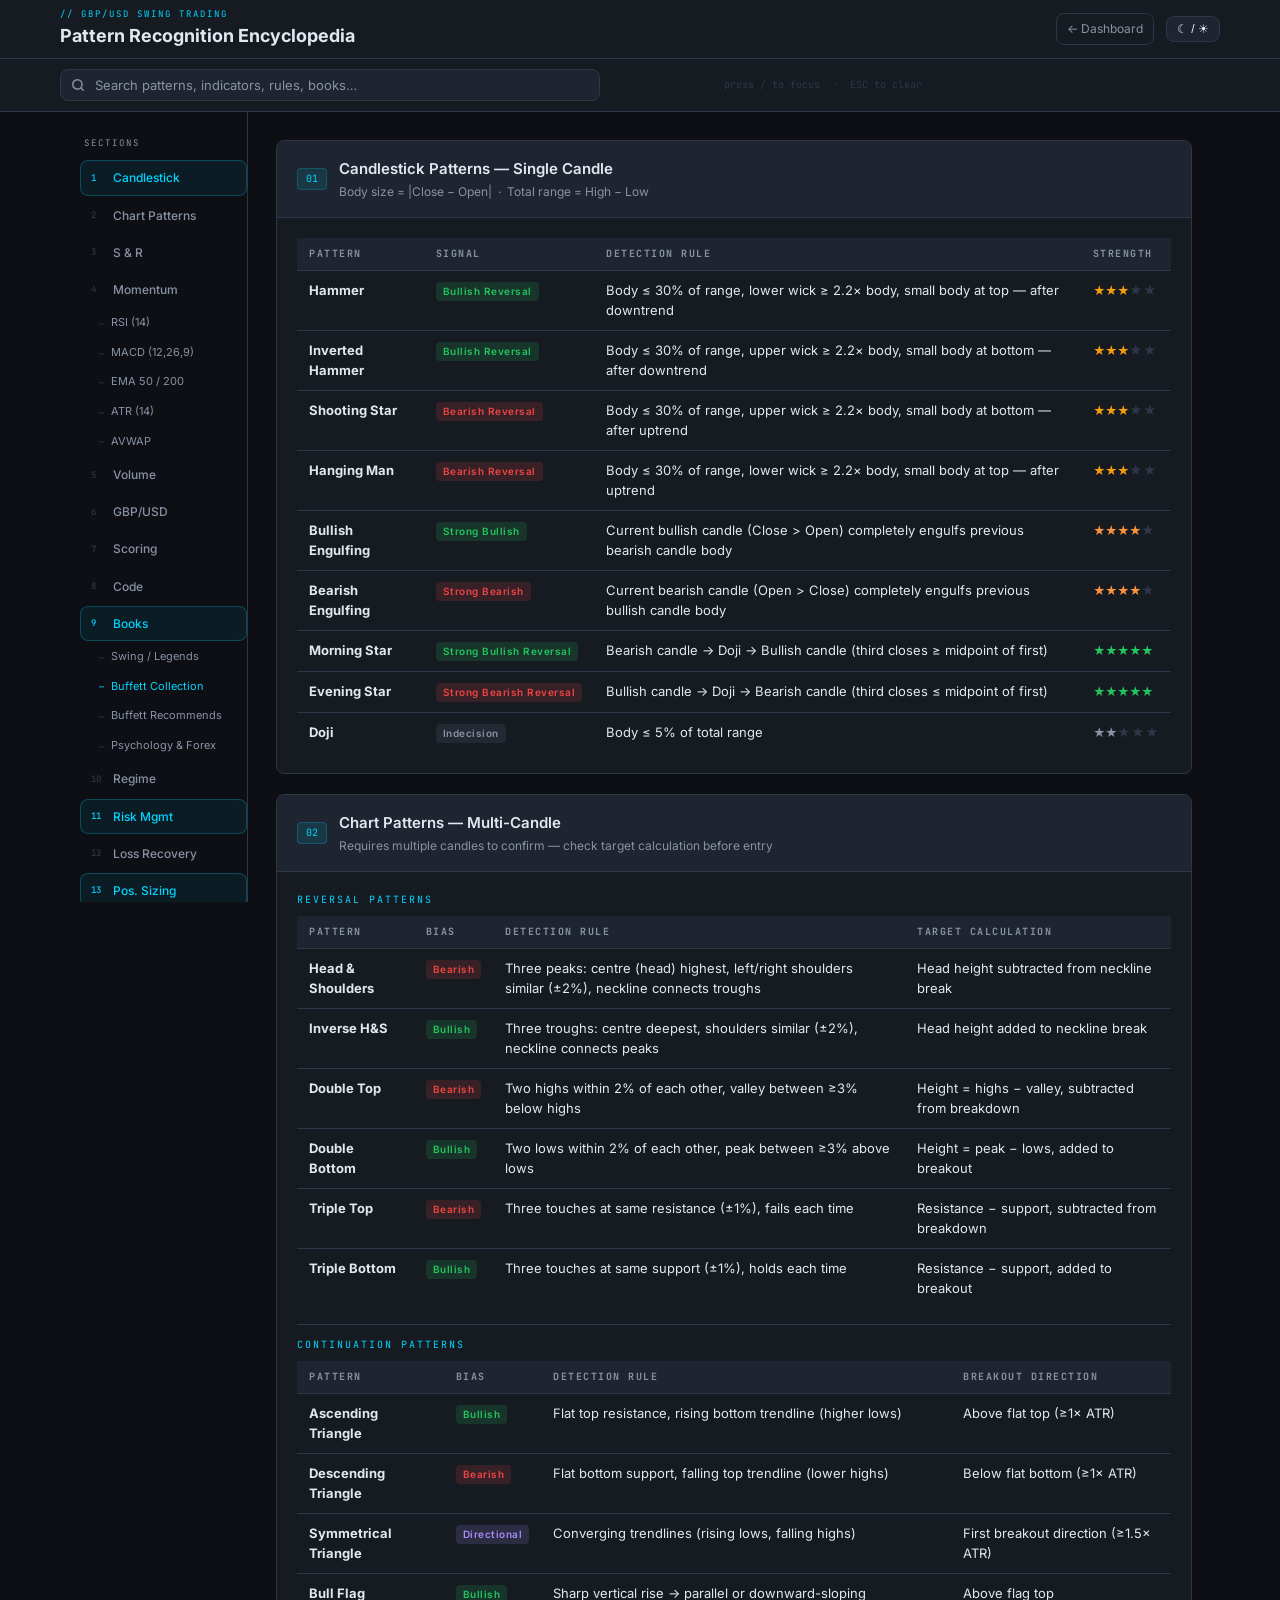
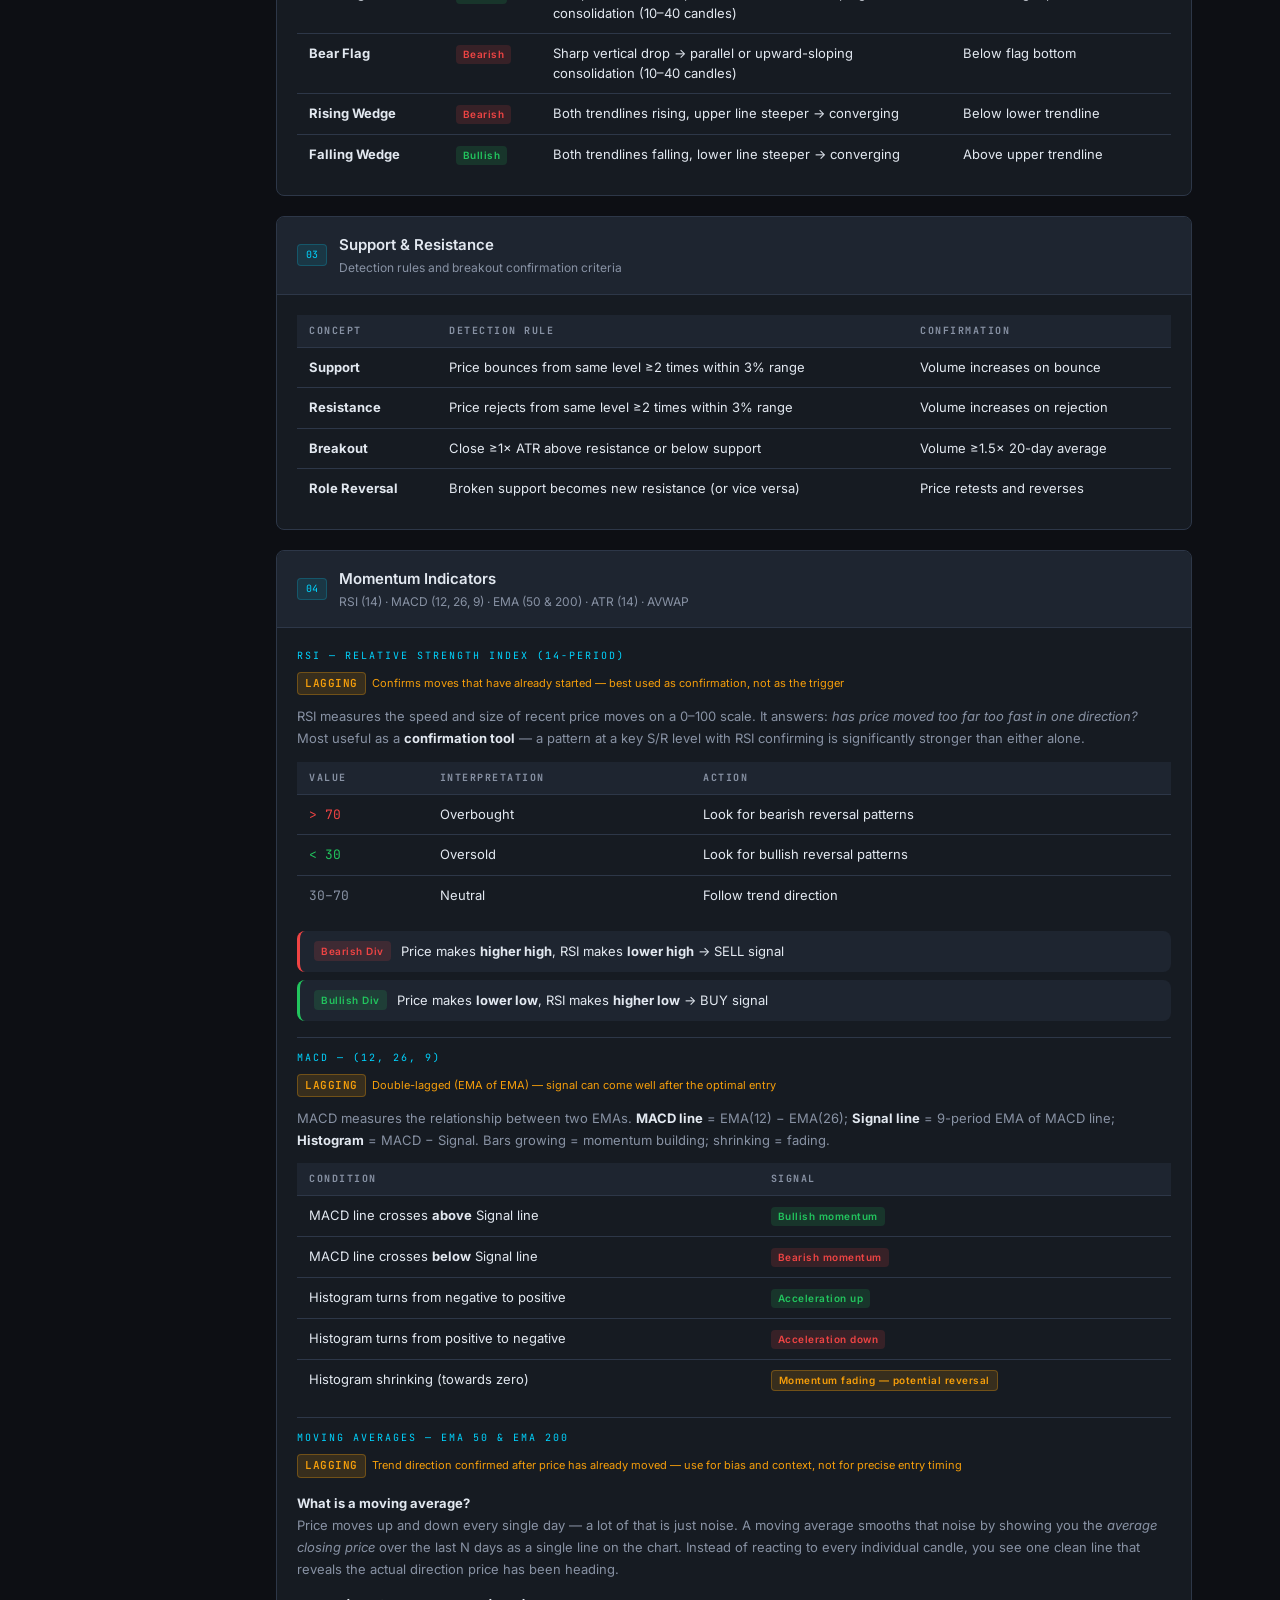
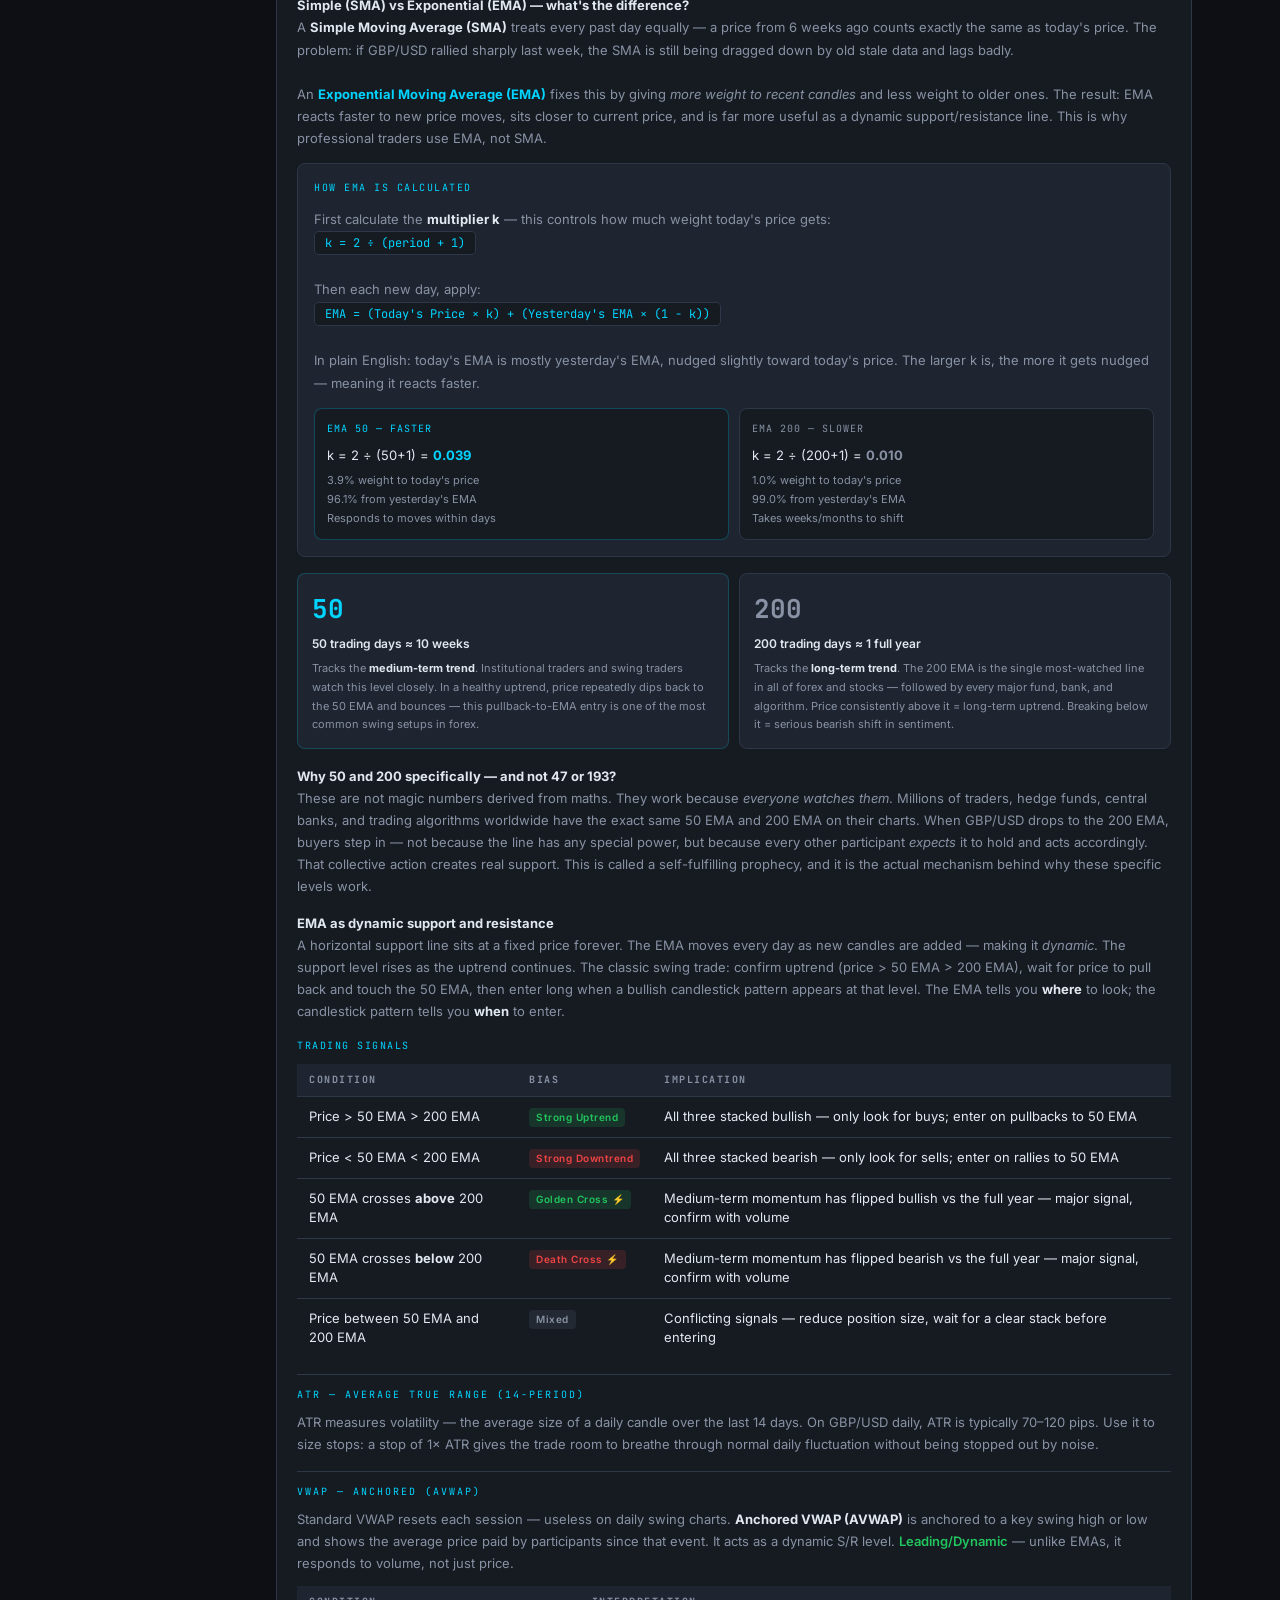
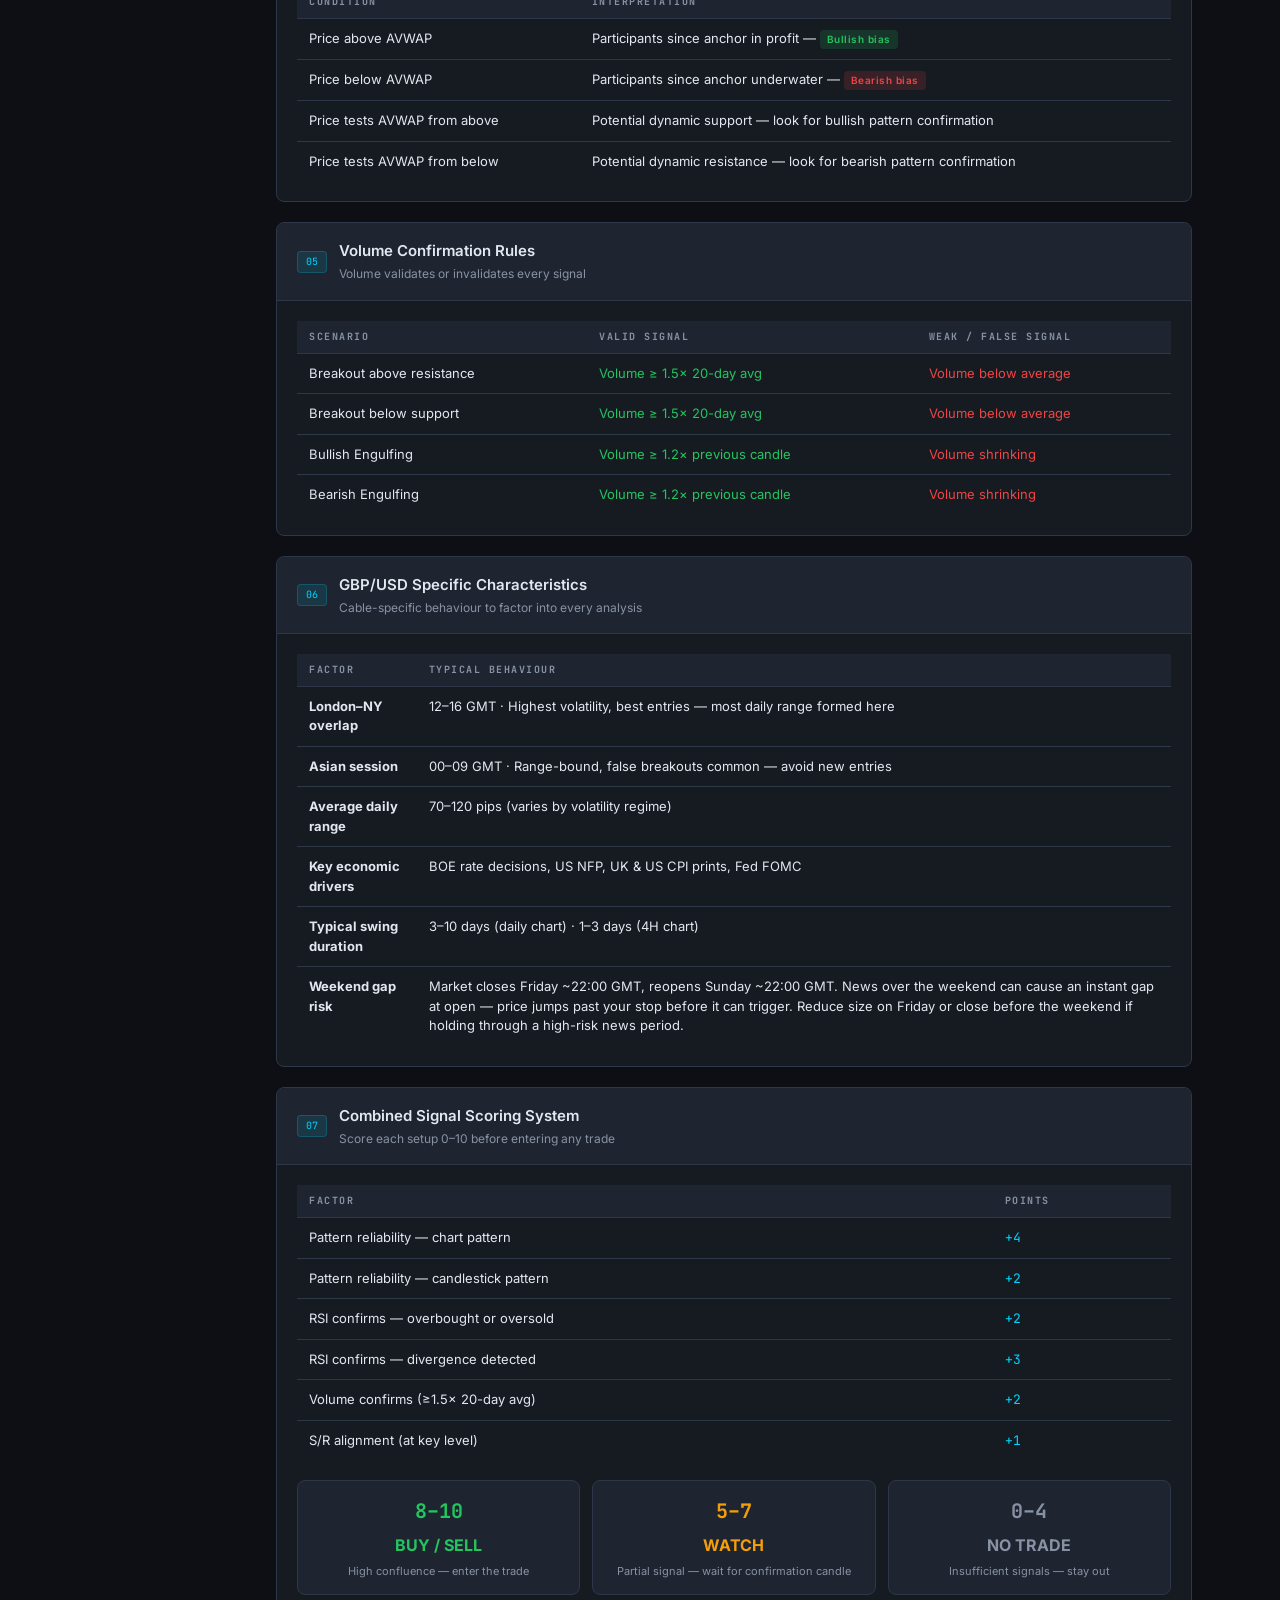
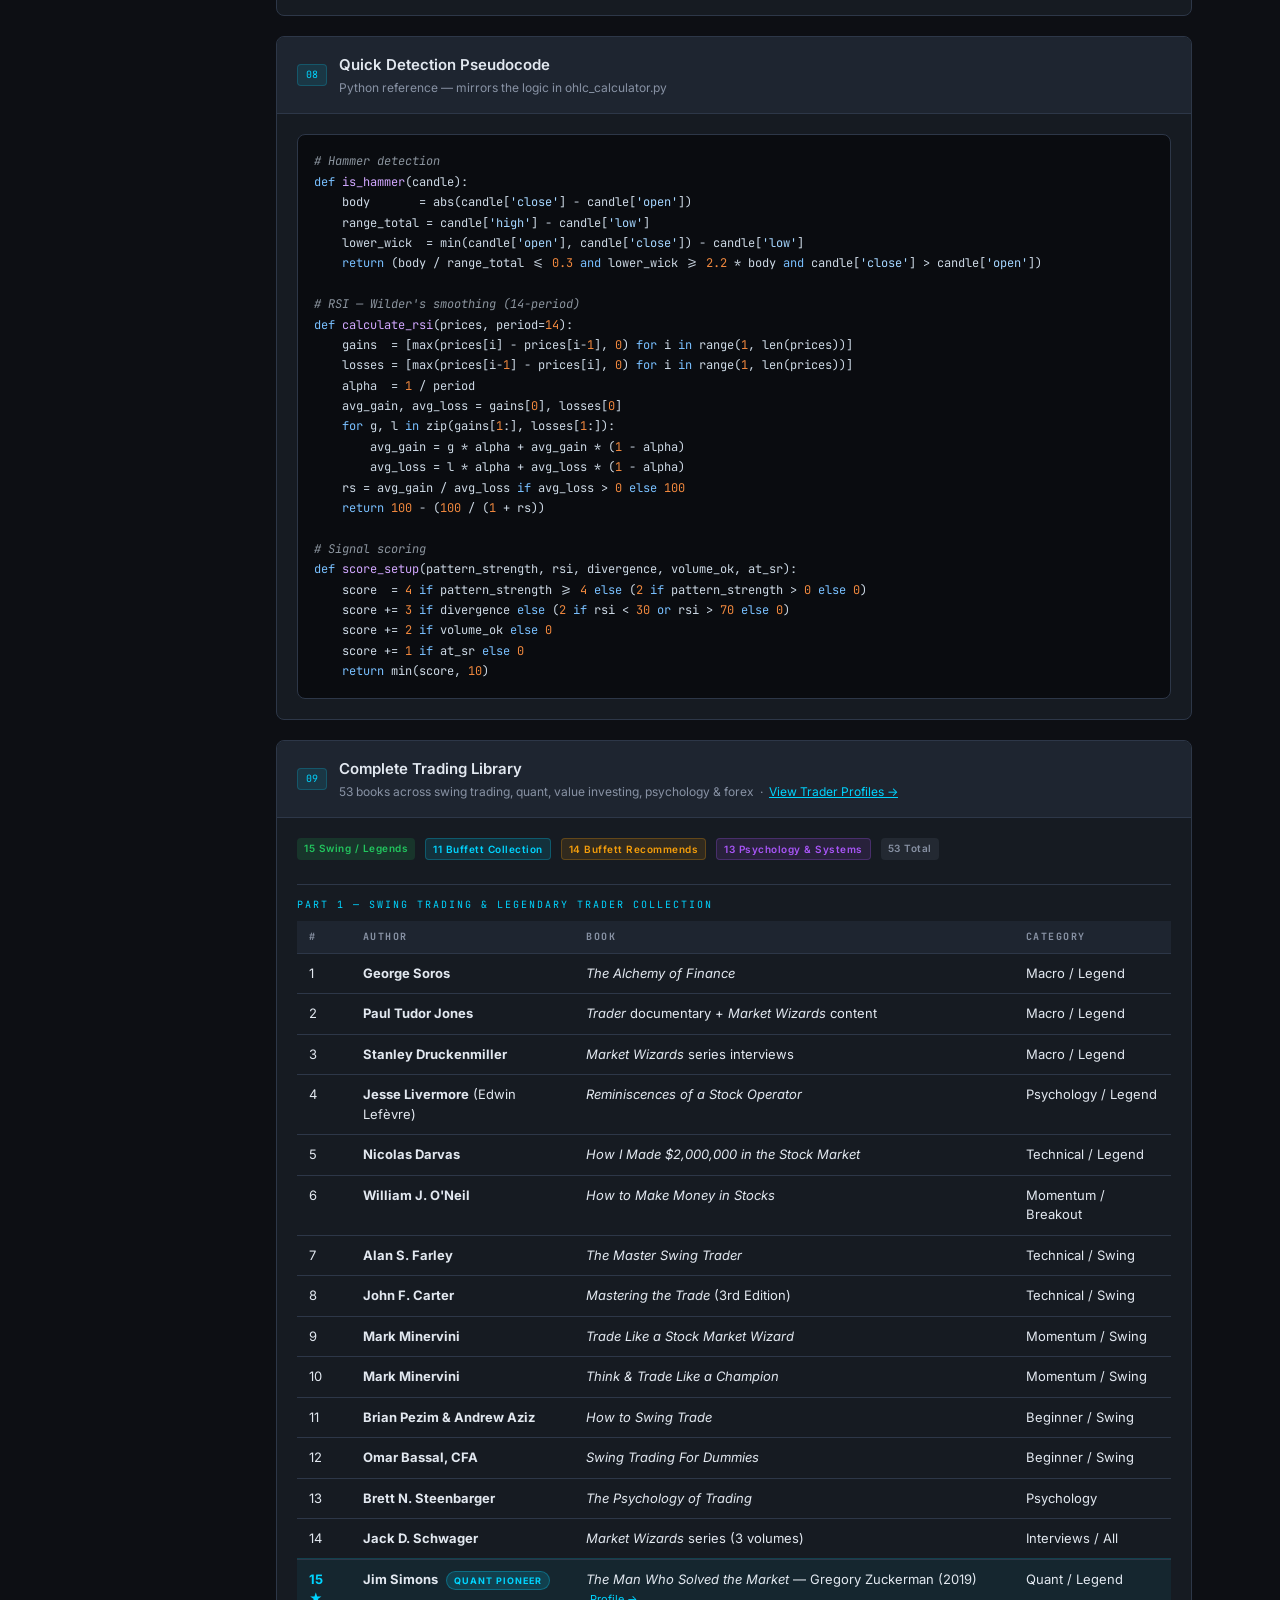
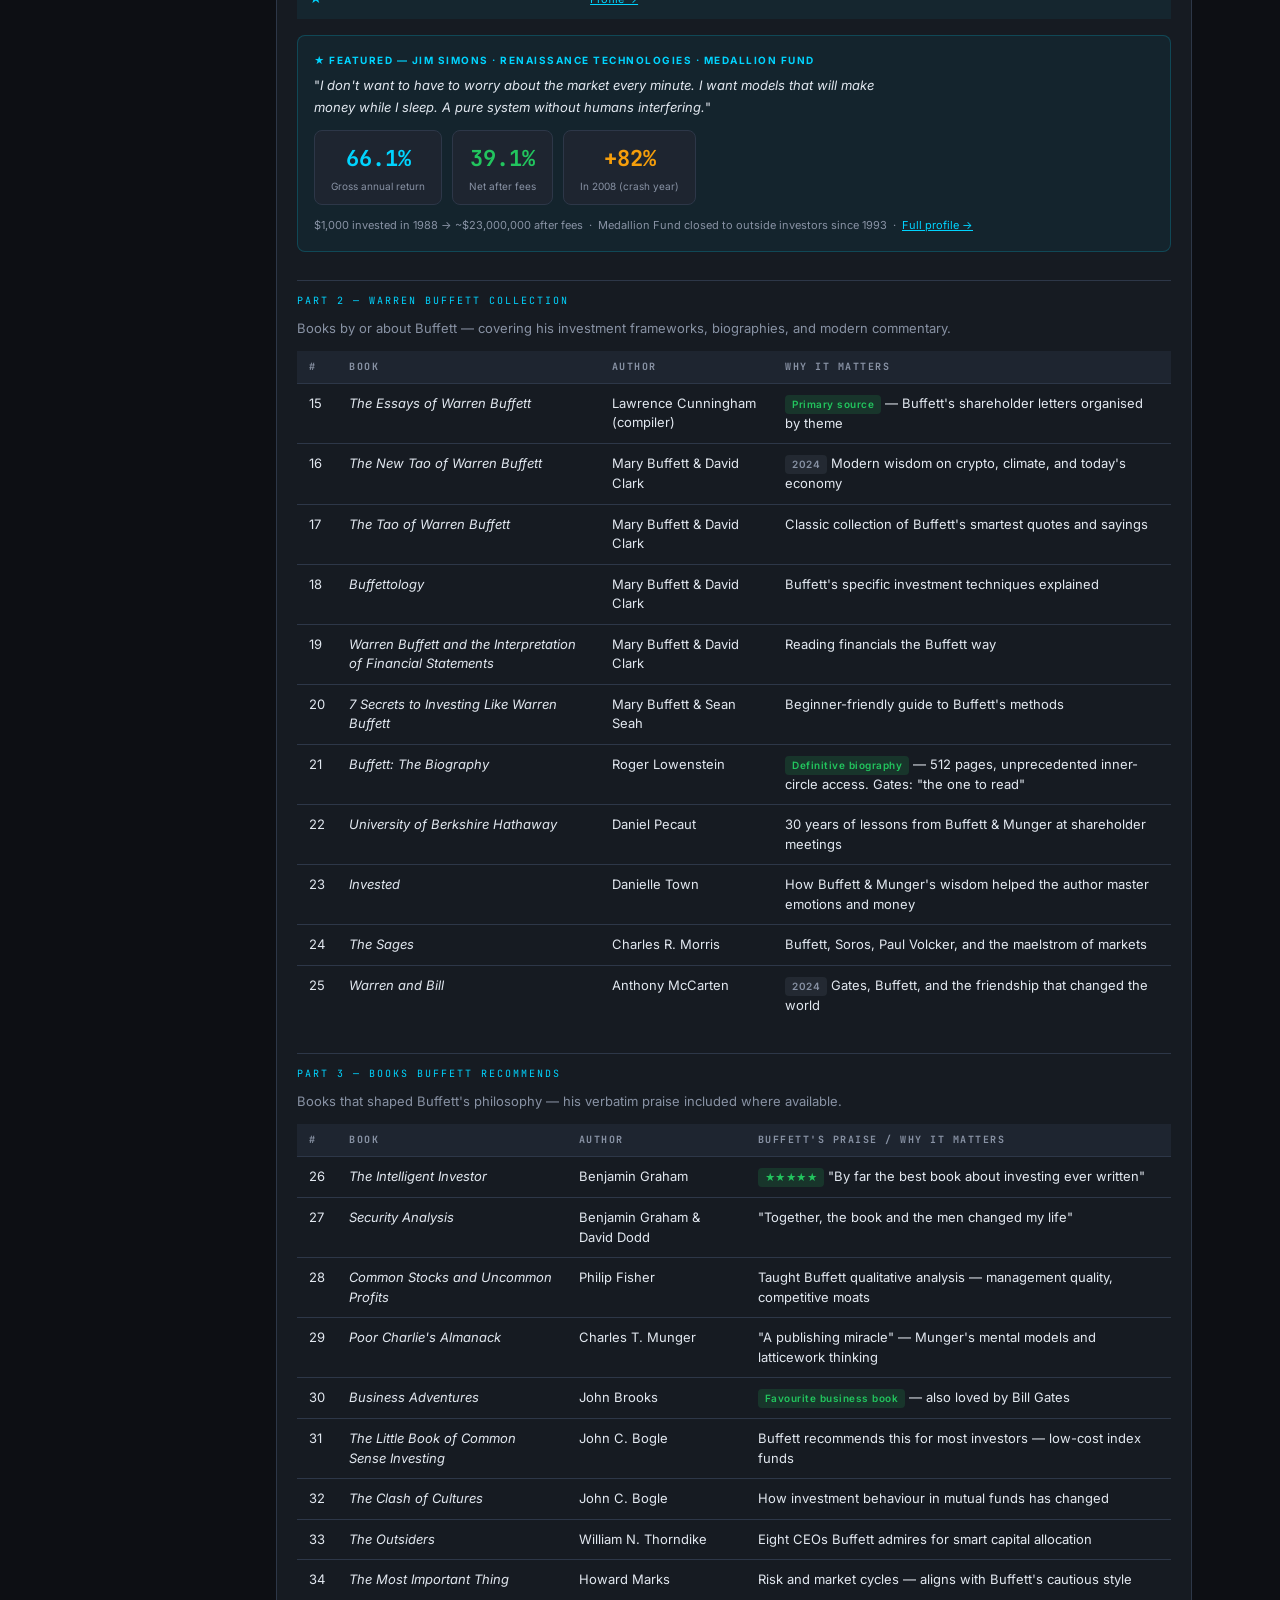
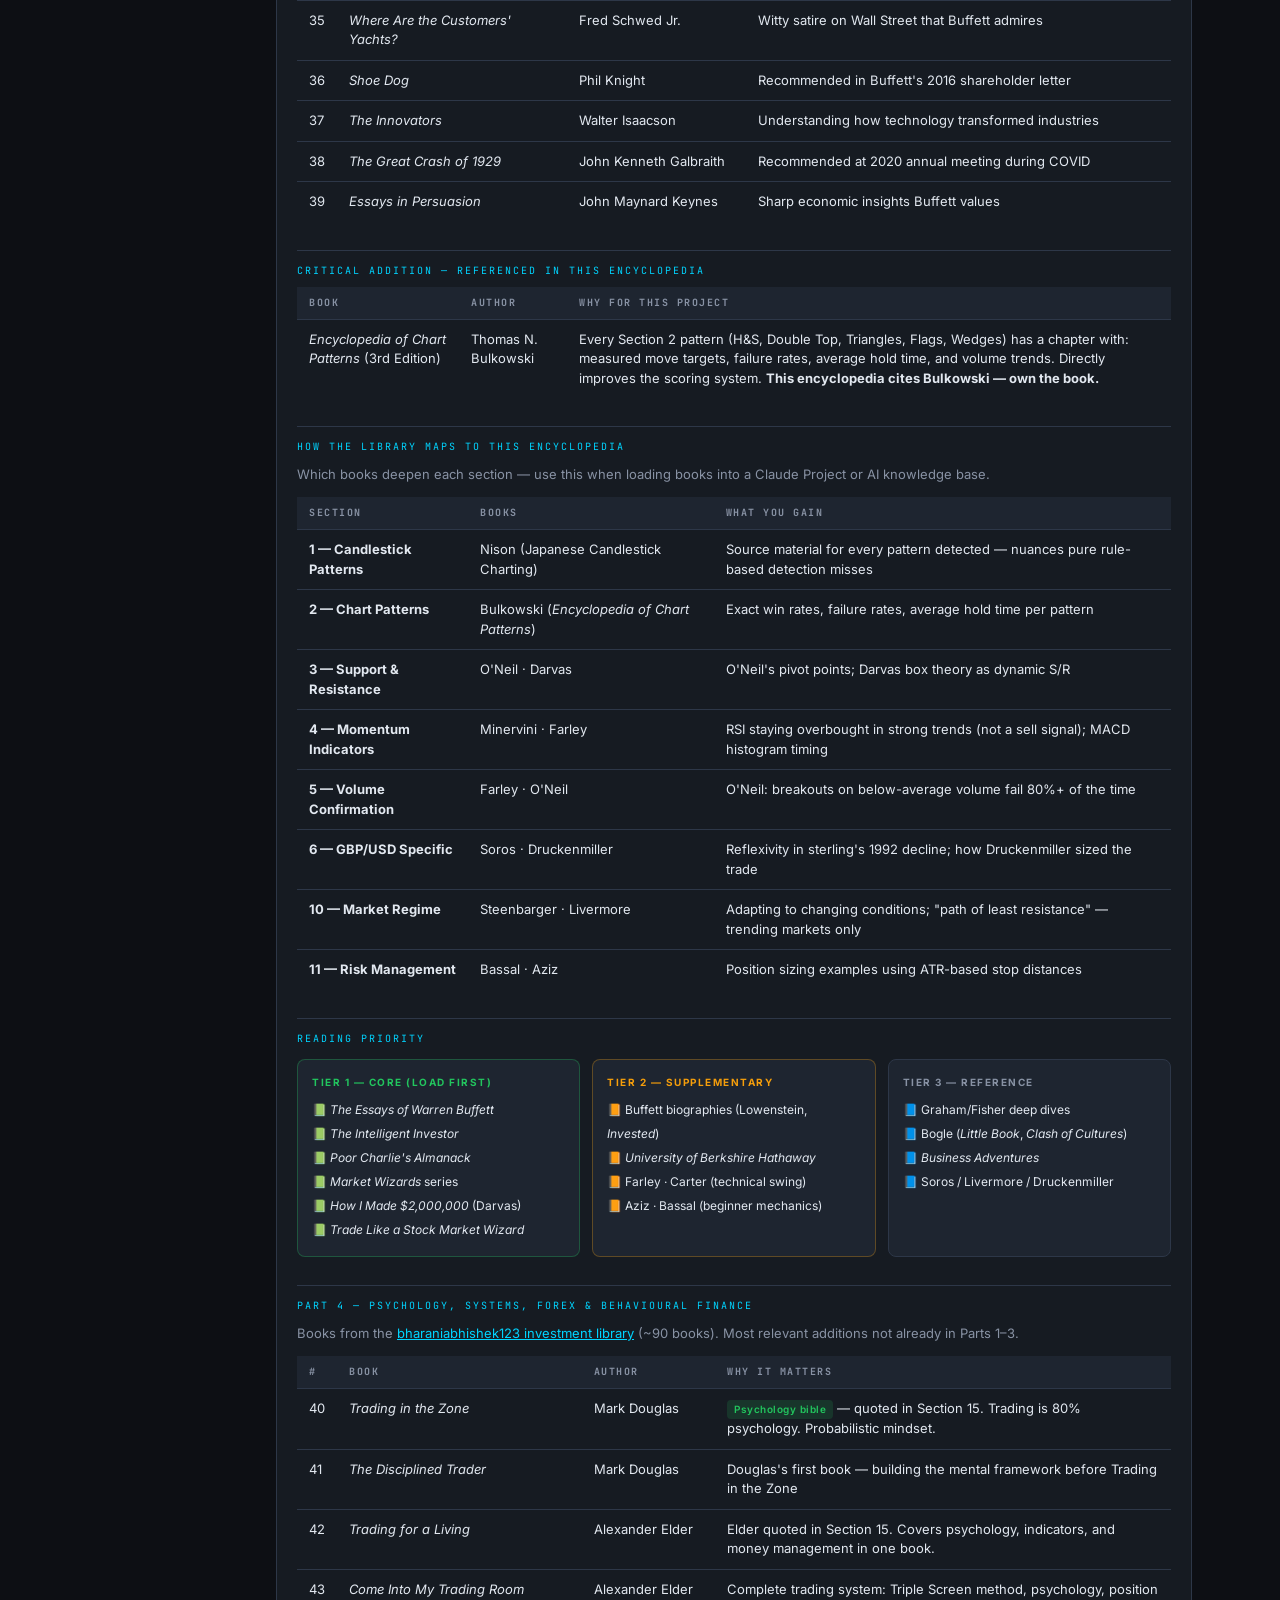
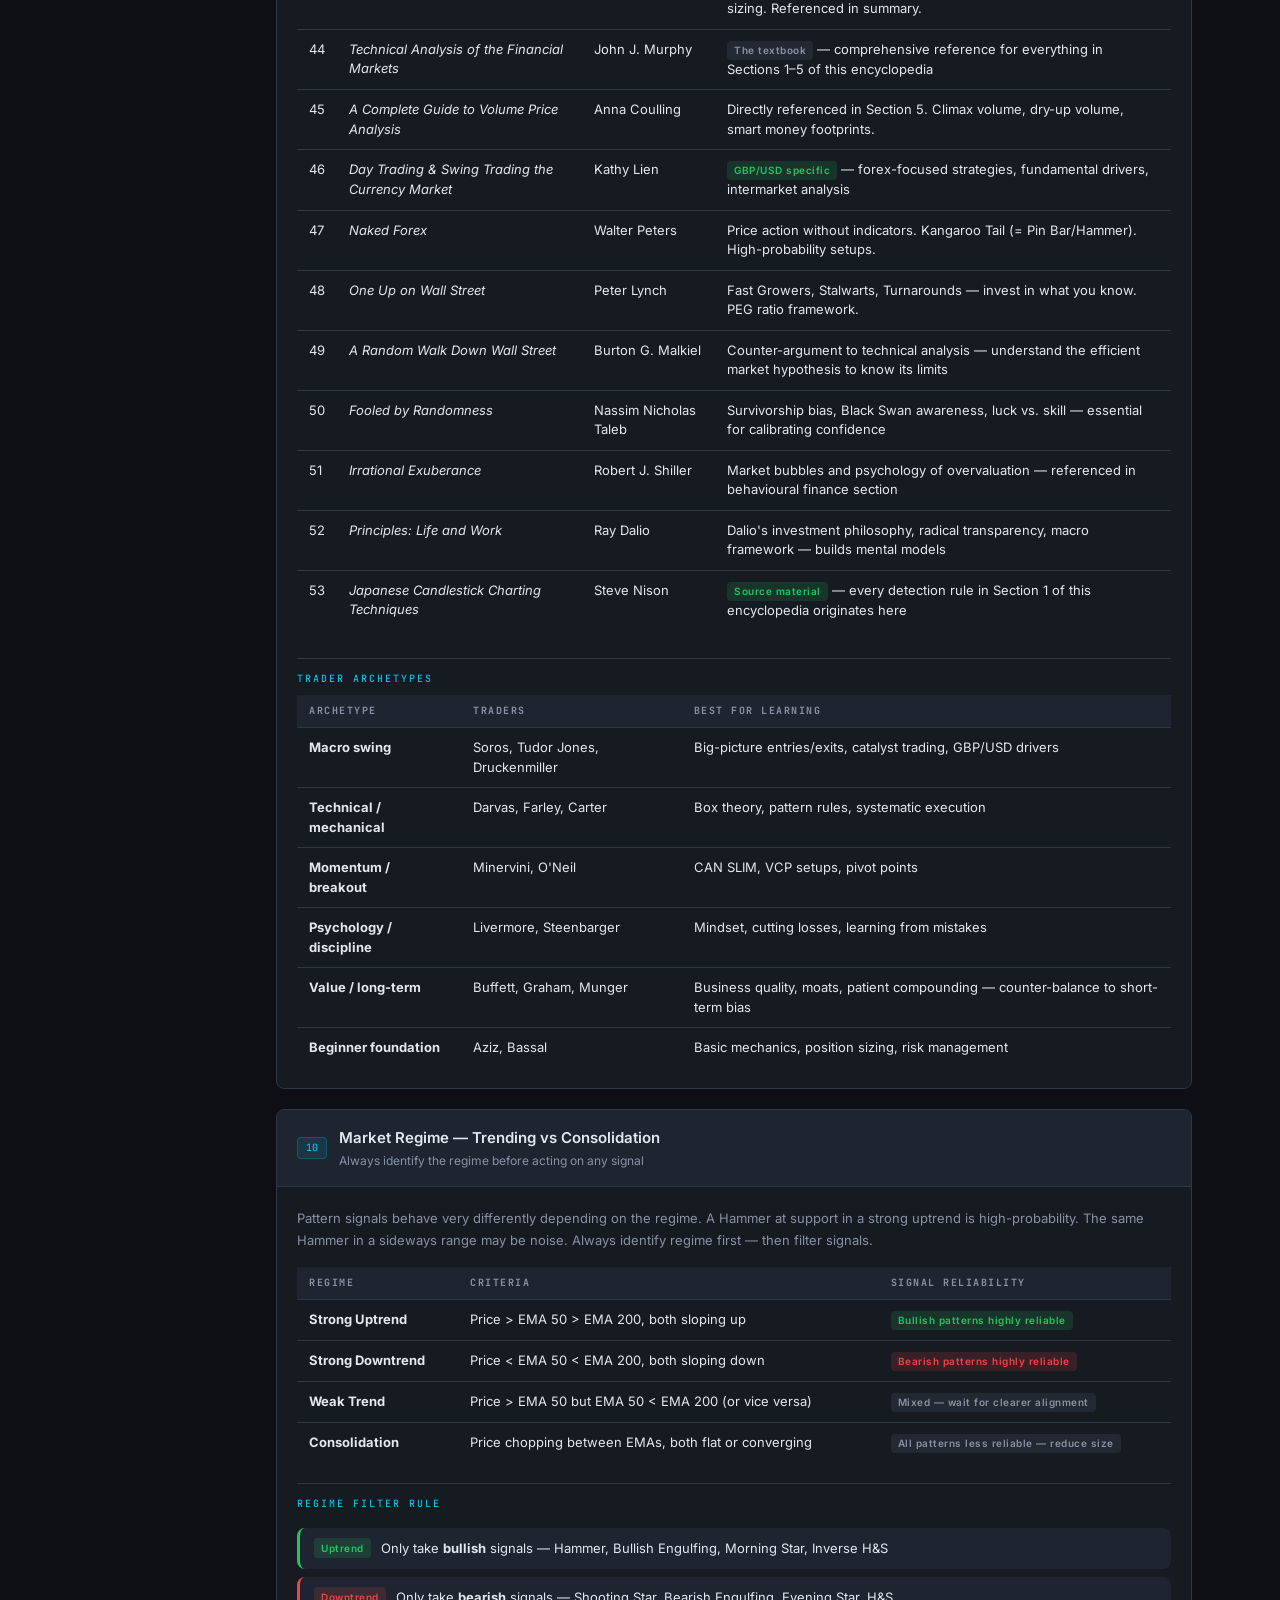
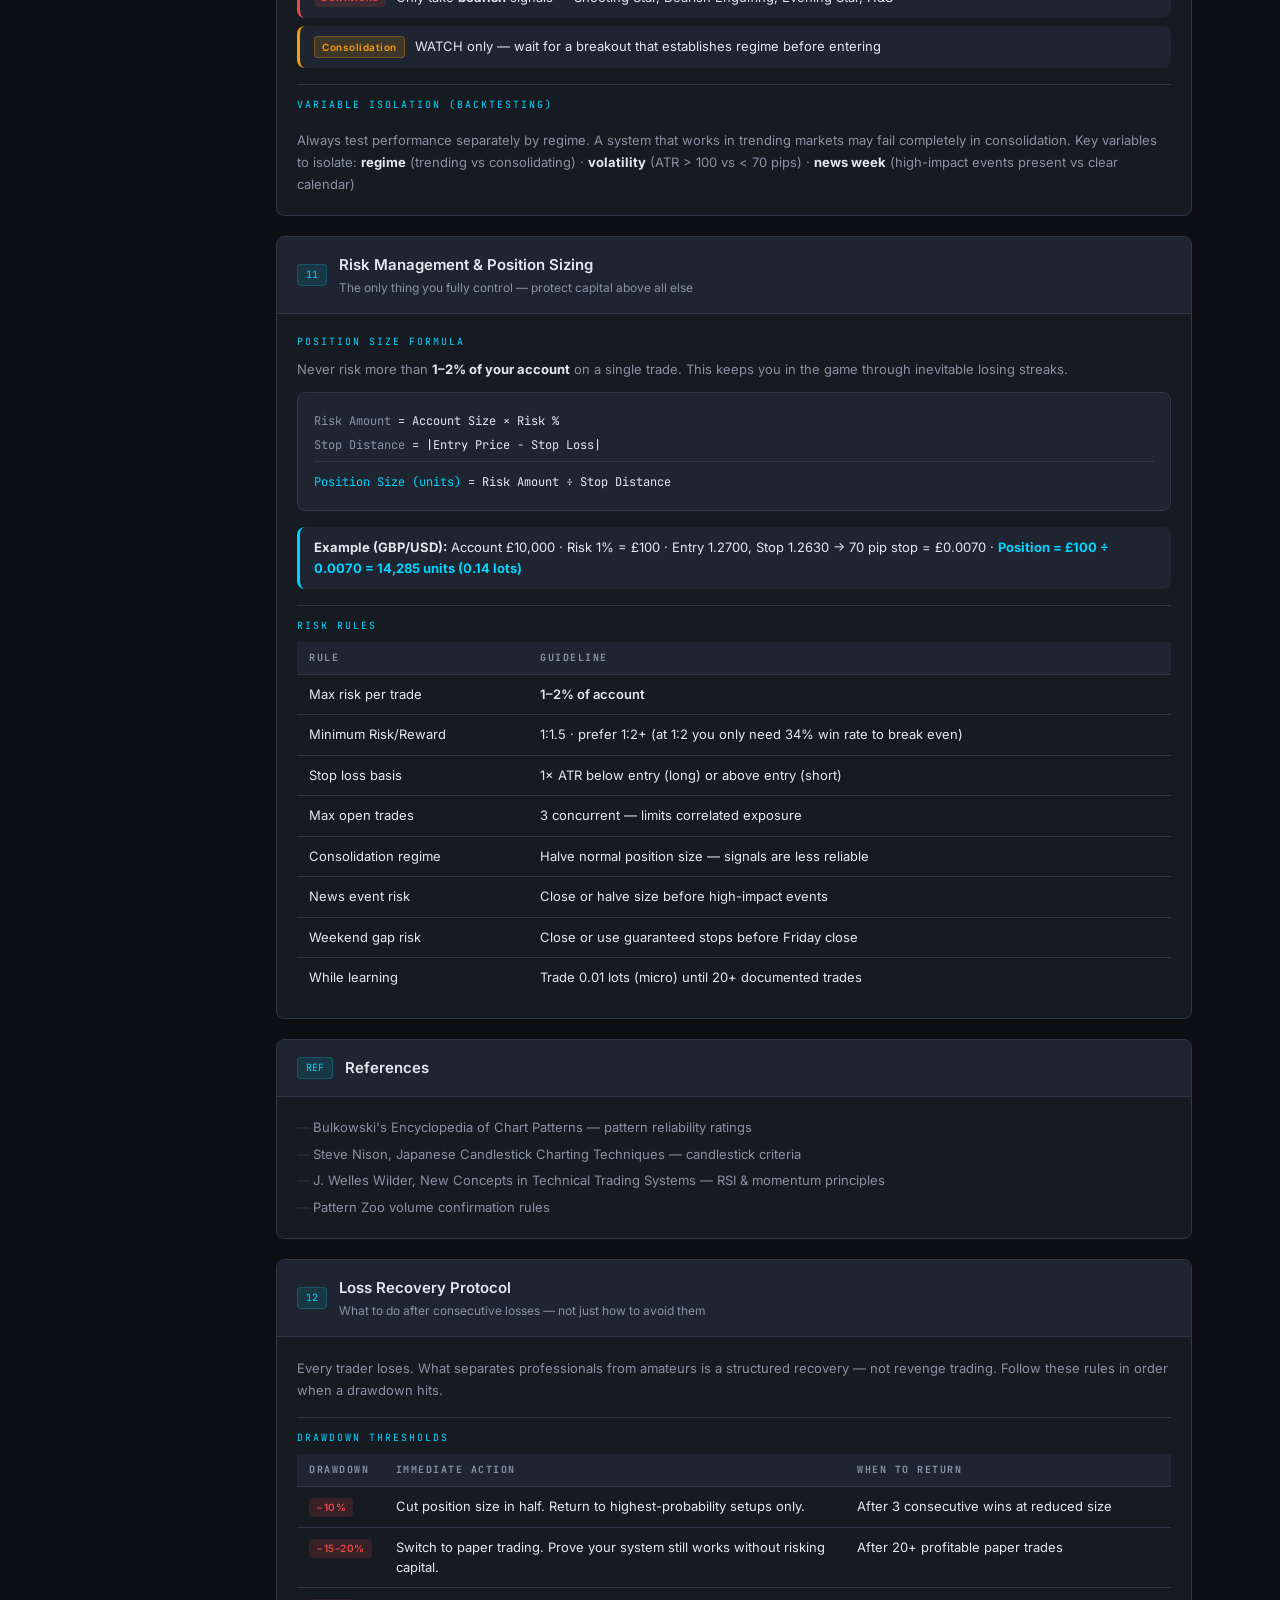
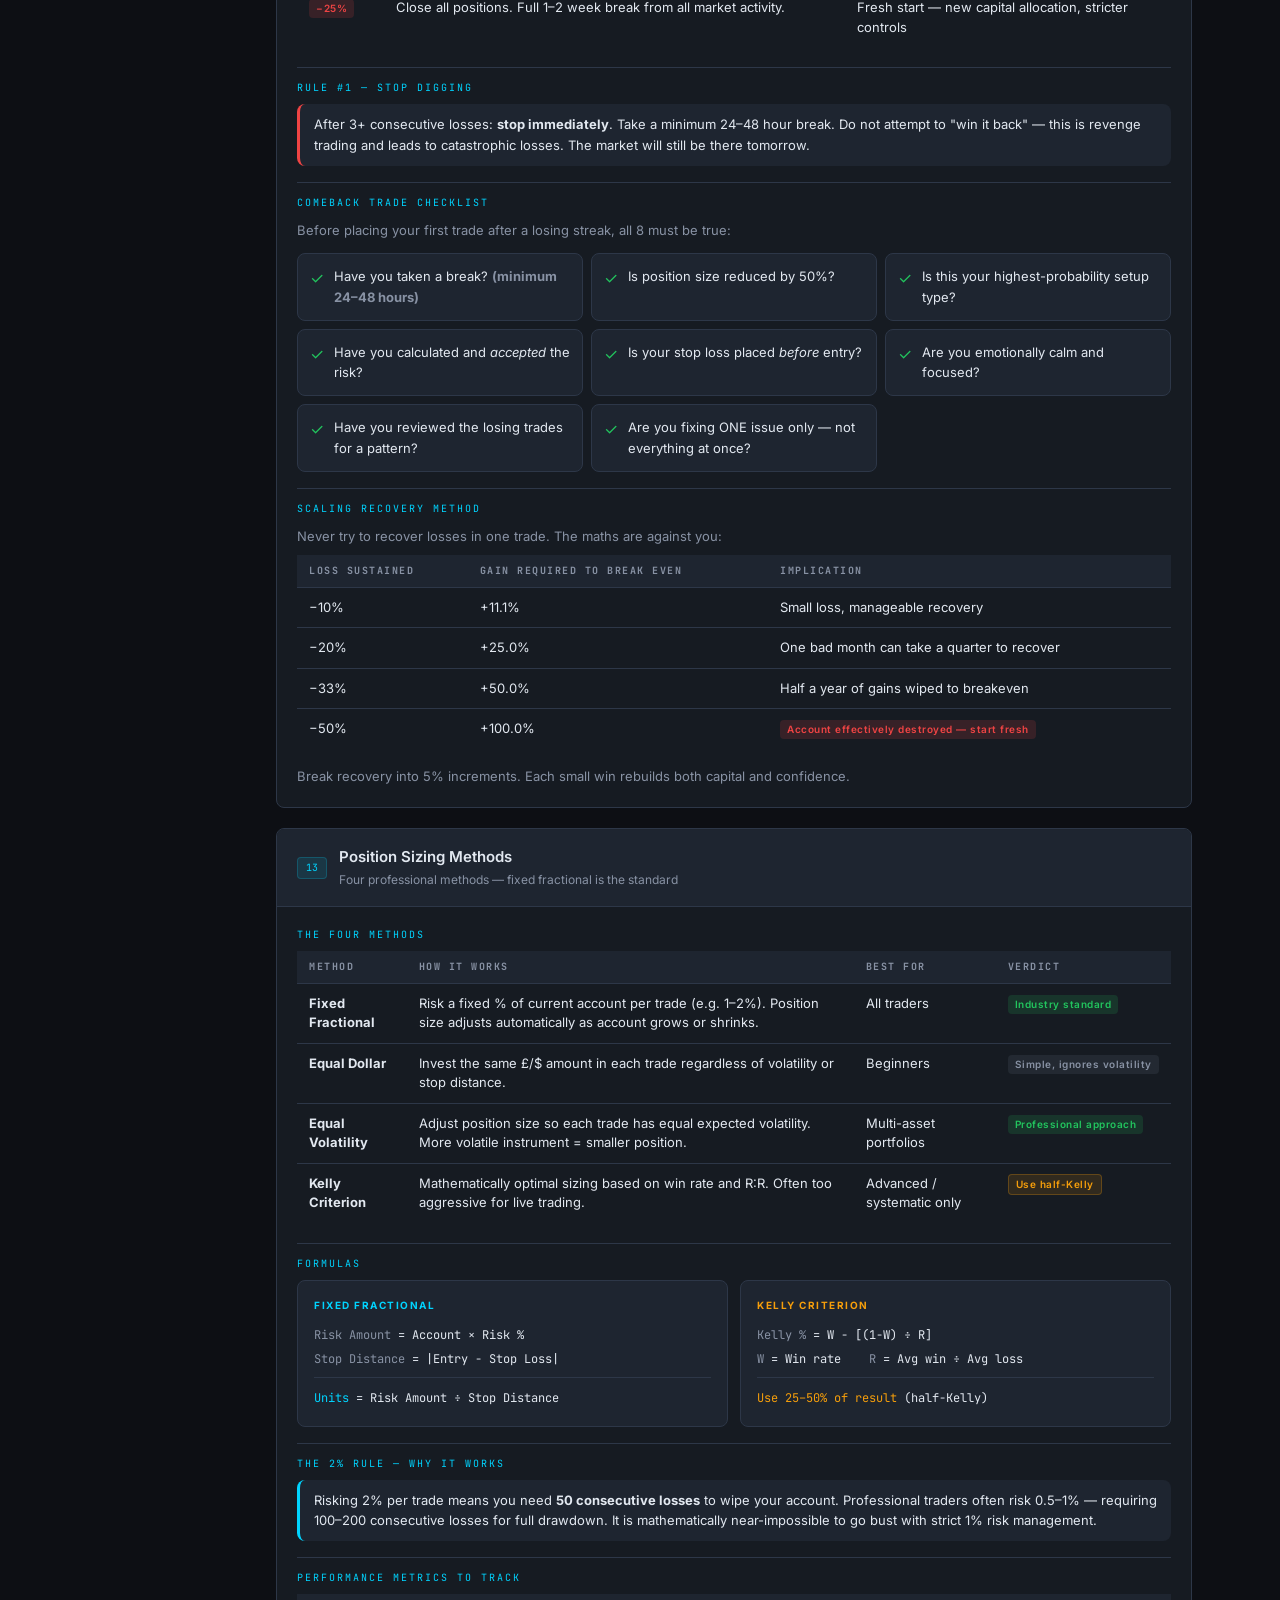
==== commit 2ff4ee39: "feat: add indicator sub-nav under Momentum section in sidebar RSI / MACD / EMA / ATR / AVWAP now app" ====
--- a/Trading/encyclopedia.html
+++ b/Trading/encyclopedia.html
@@ -528,6 +528,11 @@
     <a class="nav-pill" href="#chart-patterns"><span class="nav-num">2</span> Chart Patterns</a>
     <a class="nav-pill" href="#support-resistance"><span class="nav-num">3</span> S &amp; R</a>
     <a class="nav-pill" href="#momentum"><span class="nav-num">4</span> Momentum</a>
+    <a class="nav-sub" href="#ind-rsi">RSI (14)</a>
+    <a class="nav-sub" href="#ind-macd">MACD (12,26,9)</a>
+    <a class="nav-sub" href="#ind-ema">EMA 50 / 200</a>
+    <a class="nav-sub" href="#ind-atr">ATR (14)</a>
+    <a class="nav-sub" href="#ind-avwap">AVWAP</a>
     <a class="nav-pill" href="#volume"><span class="nav-num">5</span> Volume</a>
     <a class="nav-pill" href="#gbpusd"><span class="nav-num">6</span> GBP/USD</a>
     <a class="nav-pill" href="#scoring"><span class="nav-num">7</span> Scoring</a>
@@ -663,7 +668,7 @@
     </div>
     <div class="section-body">
 
-      <div class="sub-heading">RSI — Relative Strength Index (14-period)</div>
+      <div class="sub-heading" id="ind-rsi">RSI — Relative Strength Index (14-period)</div>
       <p style="font-size:11px;color:var(--yellow);margin-bottom:10px;display:flex;align-items:center;gap:6px"><span style="background:rgba(245,158,11,0.15);border:1px solid rgba(245,158,11,0.3);border-radius:4px;padding:2px 7px;font-weight:600;font-family:var(--mono);letter-spacing:.5px">LAGGING</span> Confirms moves that have already started — best used as confirmation, not as the trigger</p>
       <p style="font-size:13px;color:var(--muted);margin-bottom:12px;line-height:1.7">RSI measures the speed and size of recent price moves on a 0–100 scale. It answers: <em>has price moved too far too fast in one direction?</em> Most useful as a <strong style="color:var(--text)">confirmation tool</strong> — a pattern at a key S/R level with RSI confirming is significantly stronger than either alone.</p>
       <div class="table-wrap">
@@ -681,7 +686,7 @@
         <li class="div-item bull-div"><span class="div-label badge bull" style="flex-shrink:0">Bullish Div</span><span>Price makes <strong>lower low</strong>, RSI makes <strong>higher low</strong> → BUY signal</span></li>
       </ul>
 
-      <div class="sub-heading">MACD — (12, 26, 9)</div>
+      <div class="sub-heading" id="ind-macd">MACD — (12, 26, 9)</div>
       <p style="font-size:11px;color:var(--yellow);margin-bottom:10px;display:flex;align-items:center;gap:6px"><span style="background:rgba(245,158,11,0.15);border:1px solid rgba(245,158,11,0.3);border-radius:4px;padding:2px 7px;font-weight:600;font-family:var(--mono);letter-spacing:.5px">LAGGING</span> Double-lagged (EMA of EMA) — signal can come well after the optimal entry</p>
       <p style="font-size:13px;color:var(--muted);margin-bottom:12px;line-height:1.7">MACD measures the relationship between two EMAs. <strong style="color:var(--text)">MACD line</strong> = EMA(12) − EMA(26); <strong style="color:var(--text)">Signal line</strong> = 9-period EMA of MACD line; <strong style="color:var(--text)">Histogram</strong> = MACD − Signal. Bars growing = momentum building; shrinking = fading.</p>
       <div class="table-wrap">
@@ -697,7 +702,7 @@
         </table>
       </div>
 
-      <div class="sub-heading">Moving Averages — EMA 50 &amp; EMA 200</div>
+      <div class="sub-heading" id="ind-ema">Moving Averages — EMA 50 &amp; EMA 200</div>
       <p style="font-size:11px;color:var(--yellow);margin-bottom:14px;display:flex;align-items:center;gap:6px"><span style="background:rgba(245,158,11,0.15);border:1px solid rgba(245,158,11,0.3);border-radius:4px;padding:2px 7px;font-weight:600;font-family:var(--mono);letter-spacing:.5px">LAGGING</span> Trend direction confirmed after price has already moved — use for bias and context, not for precise entry timing</p>
 
       <p style="font-size:13px;color:var(--muted);margin-bottom:14px;line-height:1.7"><strong style="color:var(--text)">What is a moving average?</strong><br>
@@ -763,10 +768,10 @@
         </table>
       </div>
 
-      <div class="sub-heading">ATR — Average True Range (14-period)</div>
+      <div class="sub-heading" id="ind-atr">ATR — Average True Range (14-period)</div>
       <p style="font-size:13px;color:var(--muted);margin-bottom:12px;line-height:1.7">ATR measures volatility — the average size of a daily candle over the last 14 days. On GBP/USD daily, ATR is typically 70–120 pips. Use it to size stops: a stop of 1× ATR gives the trade room to breathe through normal daily fluctuation without being stopped out by noise.</p>
 
-      <div class="sub-heading">VWAP — Anchored (AVWAP)</div>
+      <div class="sub-heading" id="ind-avwap">VWAP — Anchored (AVWAP)</div>
       <p style="font-size:13px;color:var(--muted);margin-bottom:12px;line-height:1.7">Standard VWAP resets each session — useless on daily swing charts. <strong style="color:var(--text)">Anchored VWAP (AVWAP)</strong> is anchored to a key swing high or low and shows the average price paid by participants since that event. It acts as a dynamic S/R level. <span style="color:var(--green);font-weight:600">Leading/Dynamic</span> — unlike EMAs, it responds to volume, not just price.</p>
       <div class="table-wrap">
         <table>
@@ -1591,11 +1596,14 @@
 }
 
 (function(){
-  var ids = ['candlestick','chart-patterns','support-resistance','momentum','volume','gbpusd','scoring','pseudocode','reading','books-part1','books-part2','books-part3','books-part4','regime','risk','loss-recovery','pos-sizing','efficiency','quotes'];
+  var ids = ['candlestick','chart-patterns','support-resistance','momentum','ind-rsi','ind-macd','ind-ema','ind-atr','ind-avwap','volume','gbpusd','scoring','pseudocode','reading','books-part1','books-part2','books-part3','books-part4','regime','risk','loss-recovery','pos-sizing','efficiency','quotes'];
   var links = document.querySelectorAll('#sidebarNav a');
 
   // Sub-items → their parent section id
-  var parentMap = { 'books-part1': 'reading', 'books-part2': 'reading', 'books-part3': 'reading', 'books-part4': 'reading' };
+  var parentMap = {
+    'books-part1': 'reading', 'books-part2': 'reading', 'books-part3': 'reading', 'books-part4': 'reading',
+    'ind-rsi': 'momentum', 'ind-macd': 'momentum', 'ind-ema': 'momentum', 'ind-atr': 'momentum', 'ind-avwap': 'momentum'
+  };
 
   function setActive(id) {
     links.forEach(function(a) {
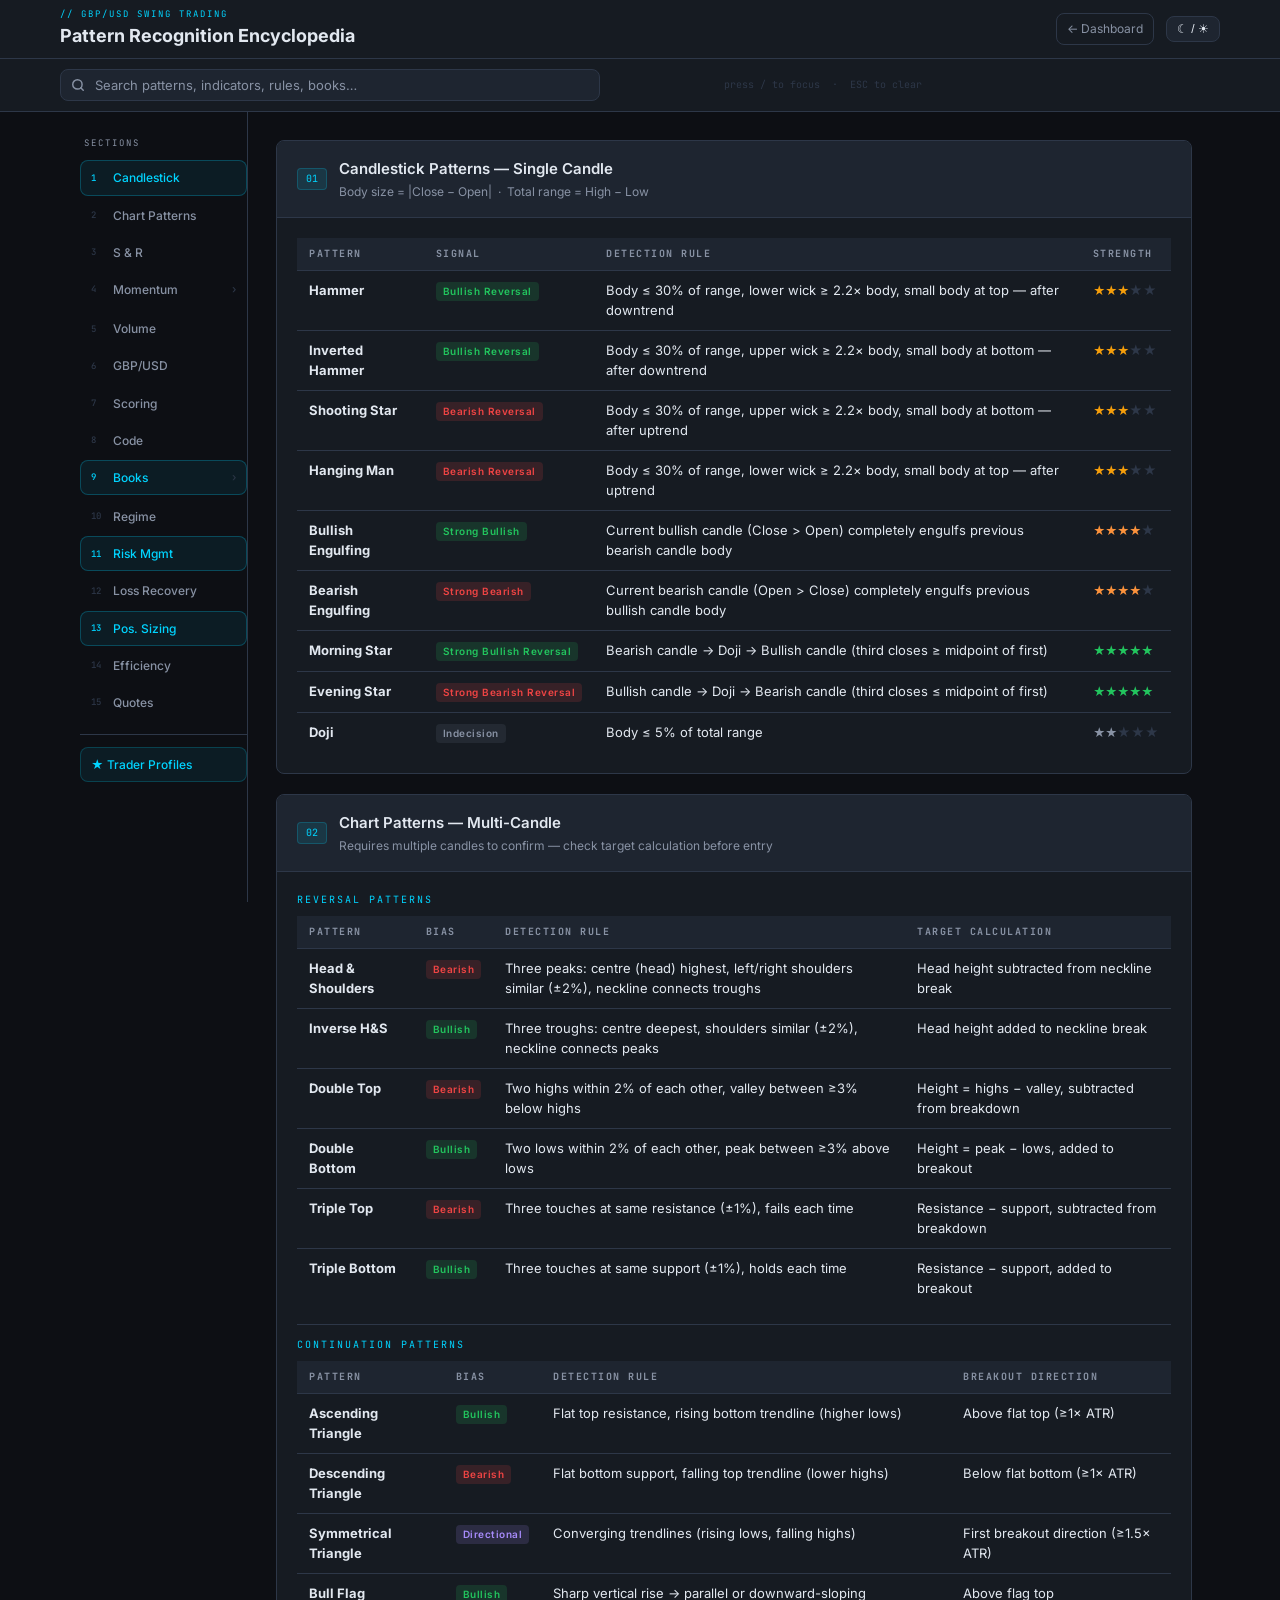
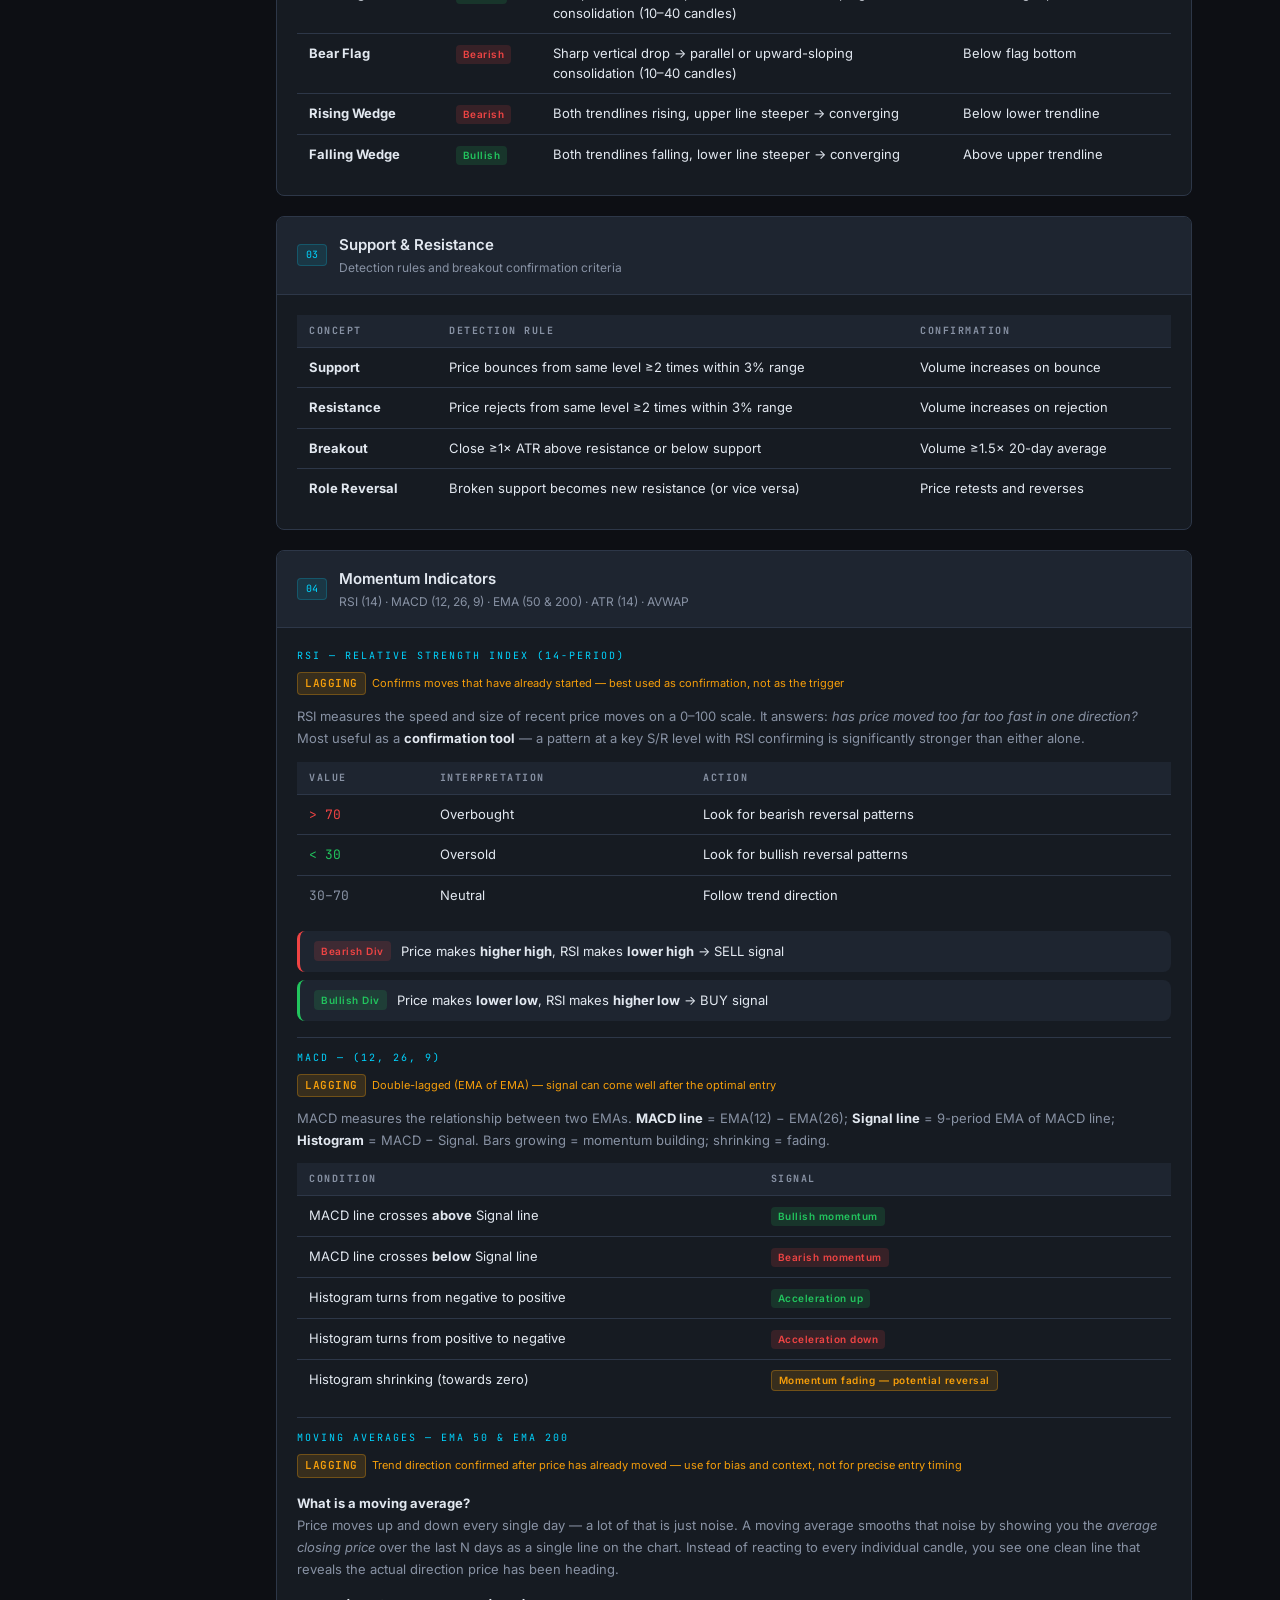
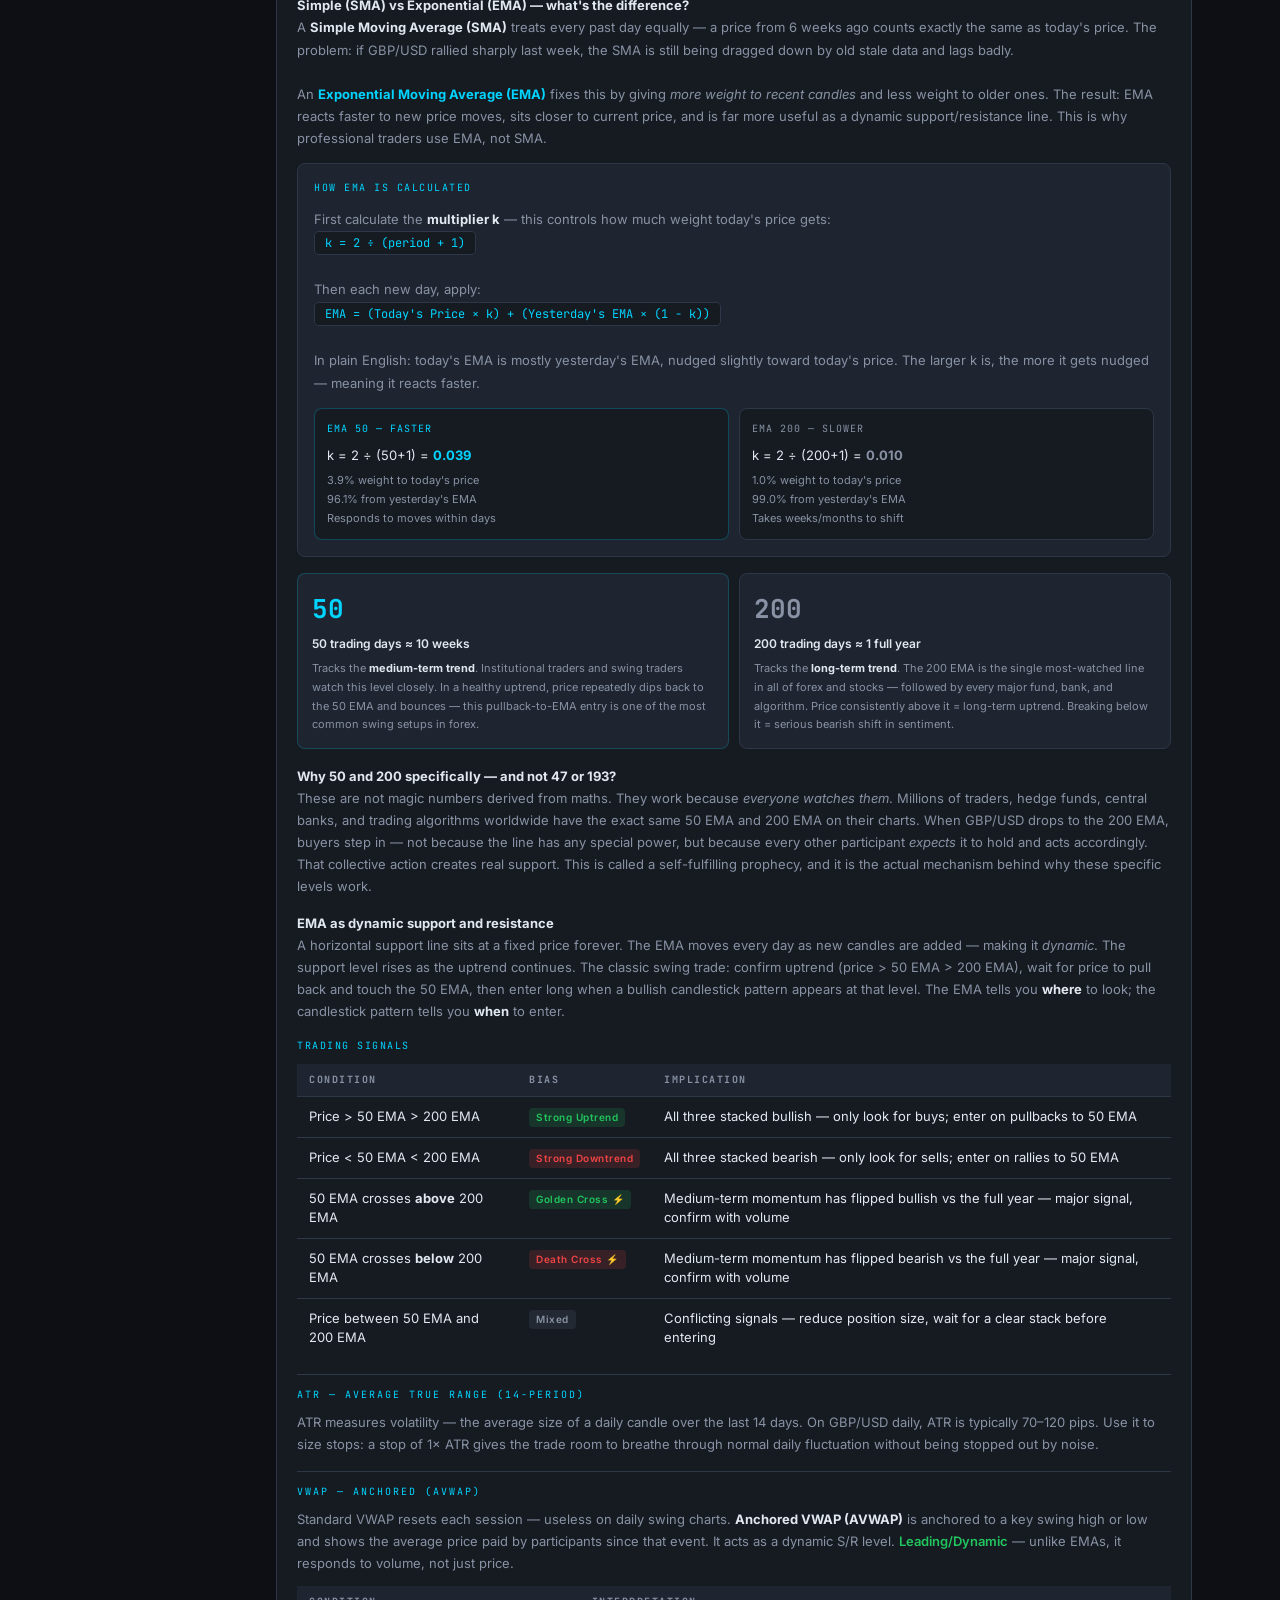
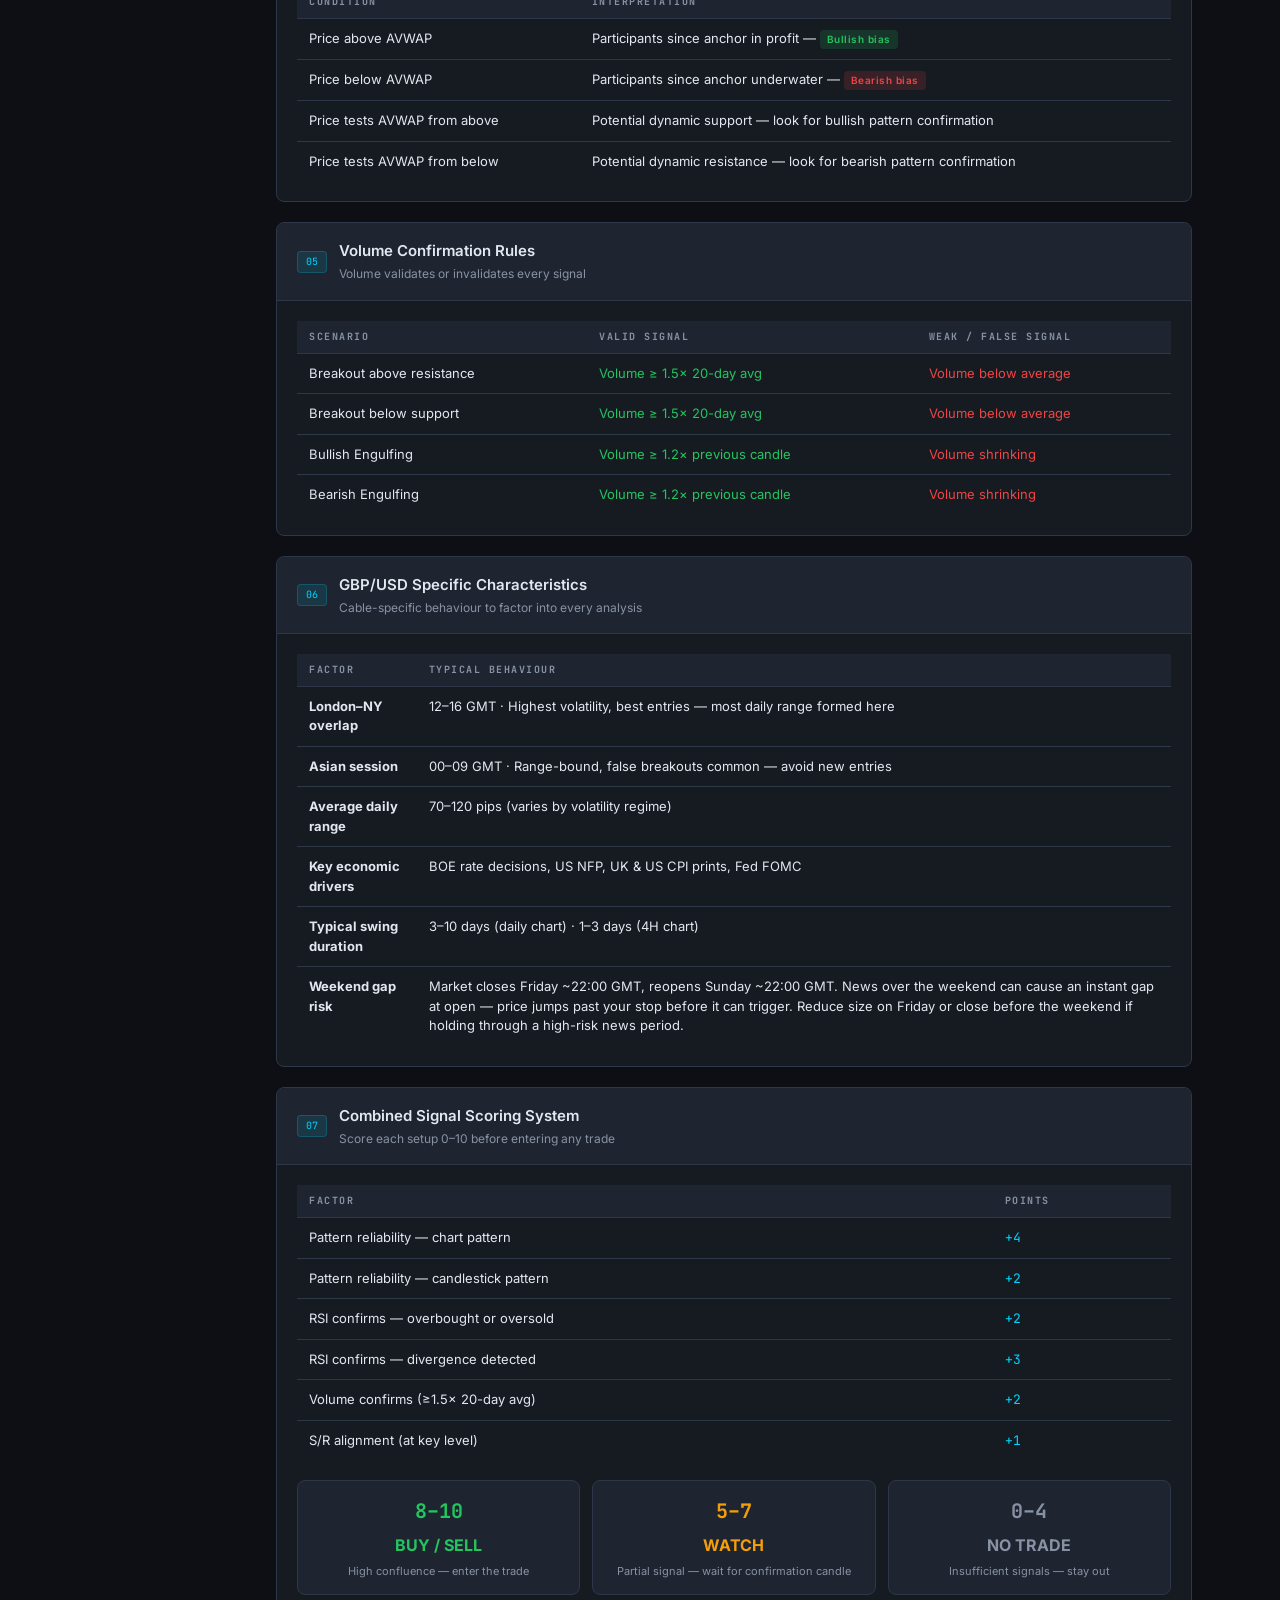
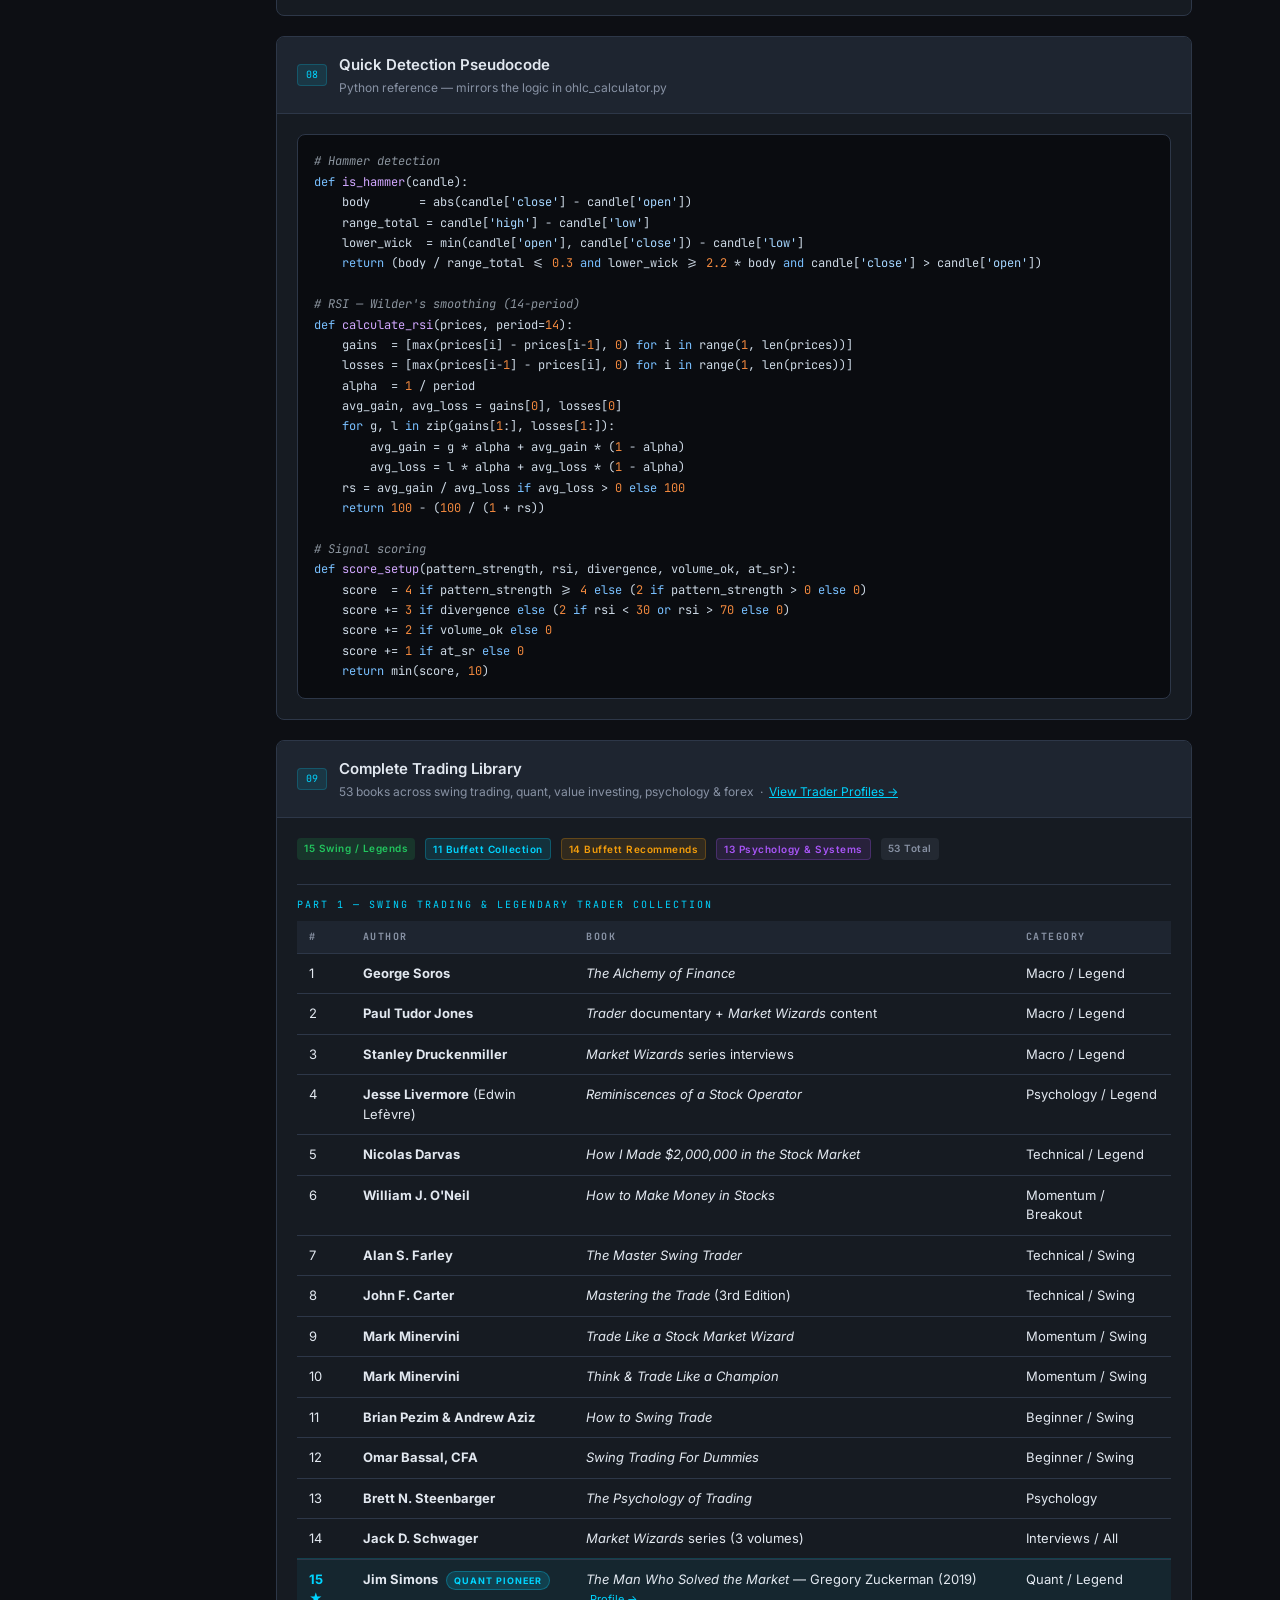
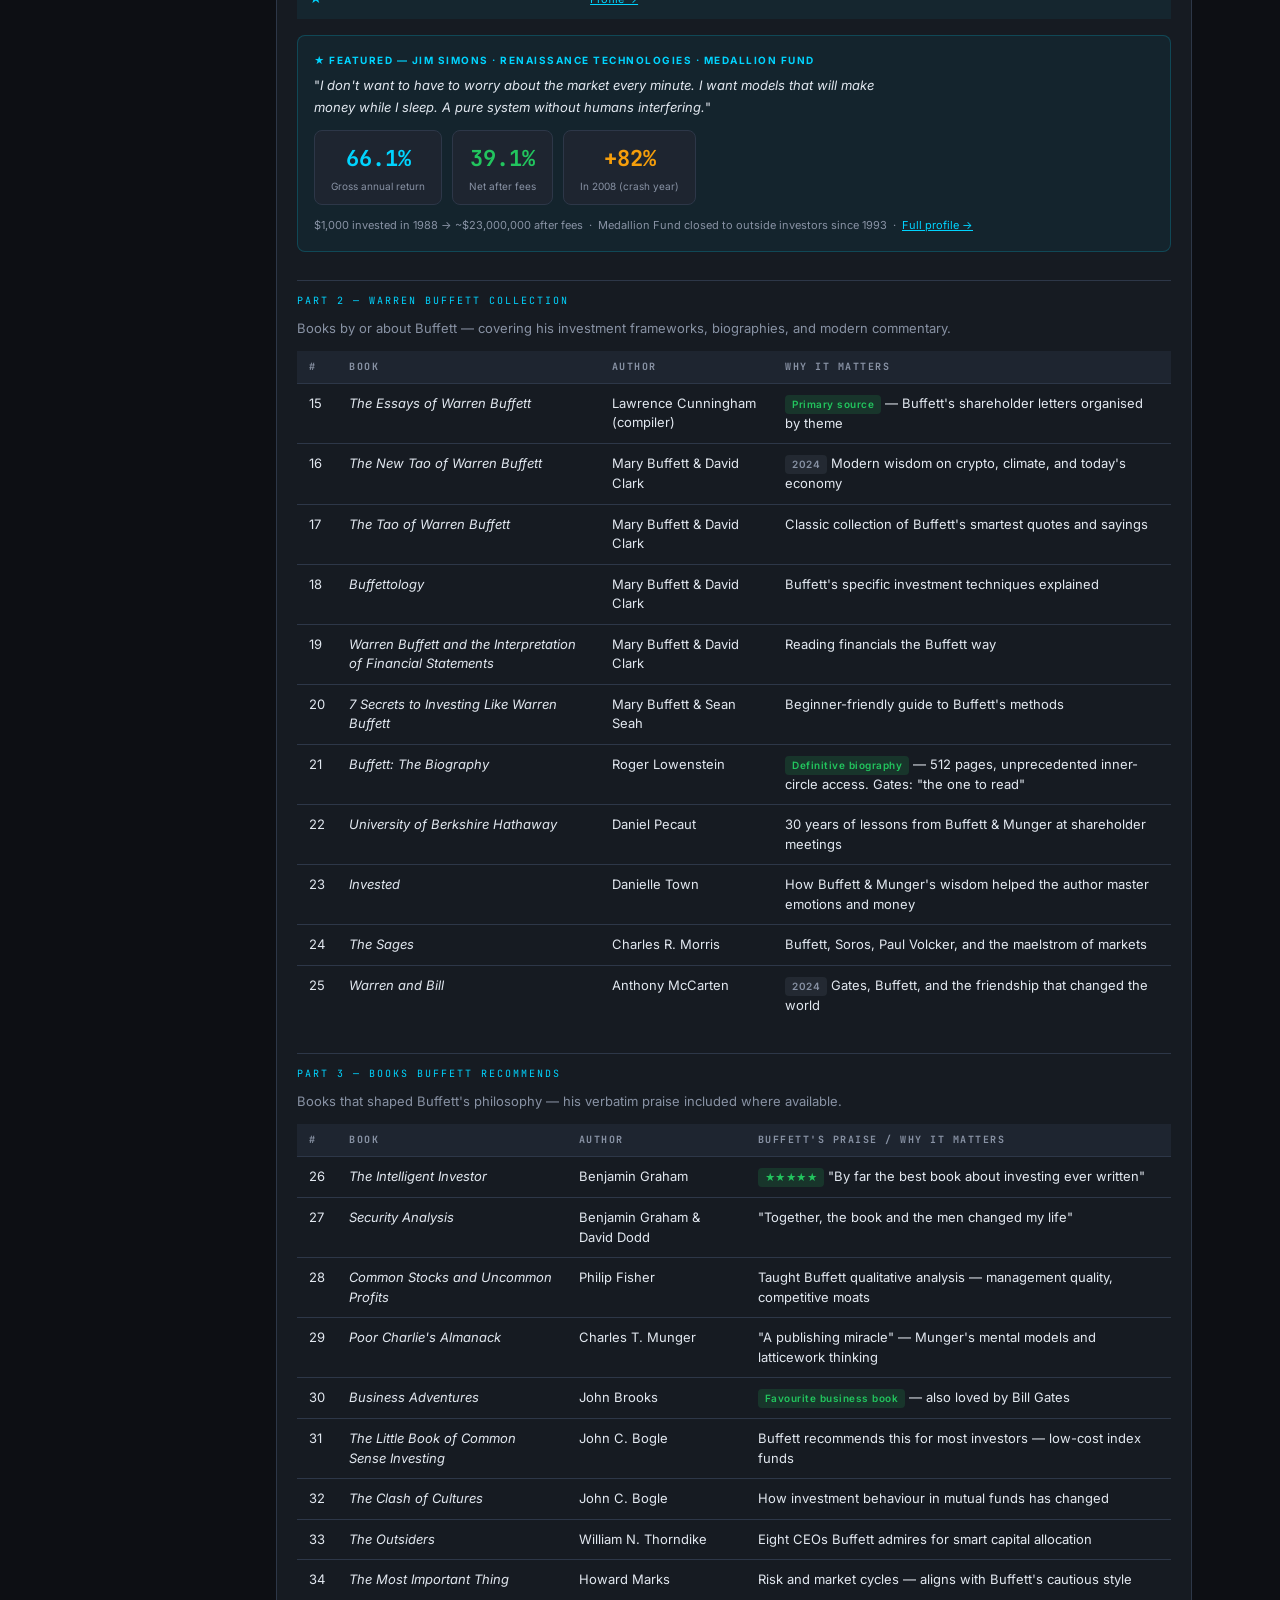
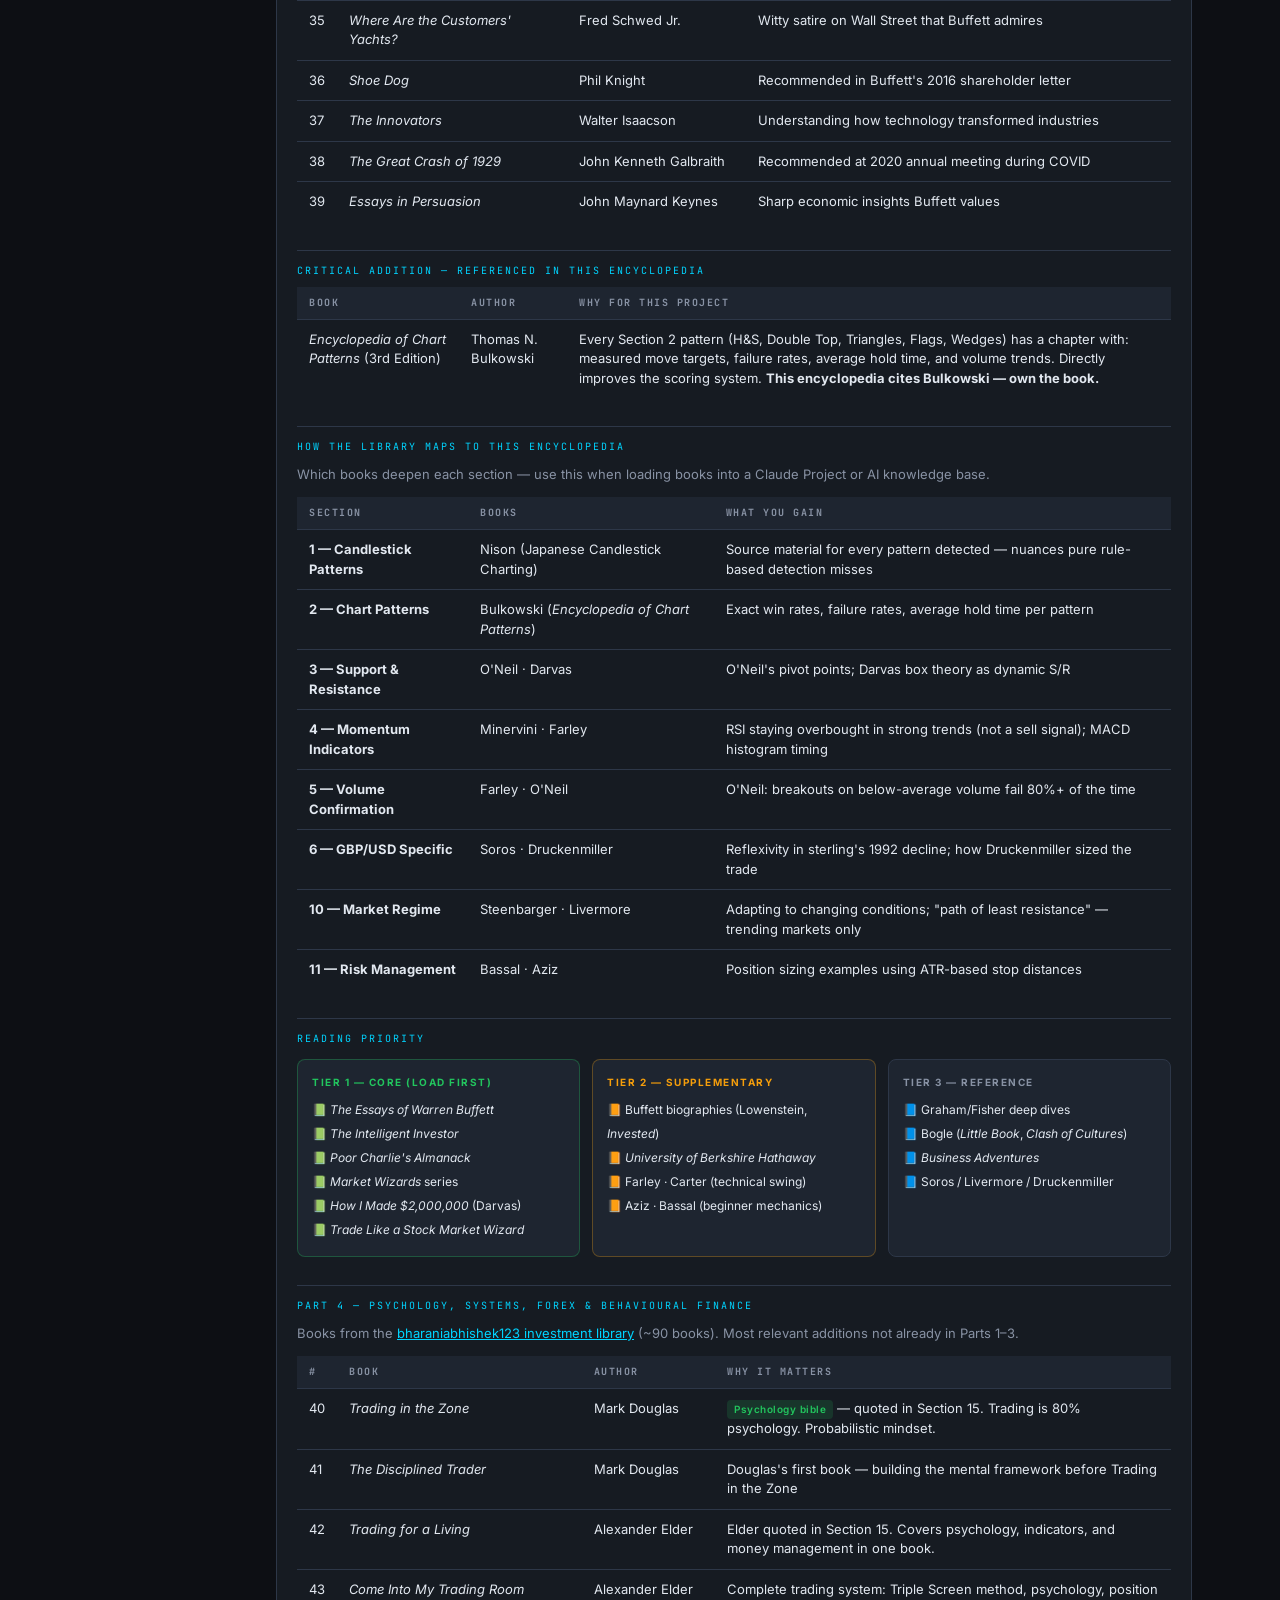
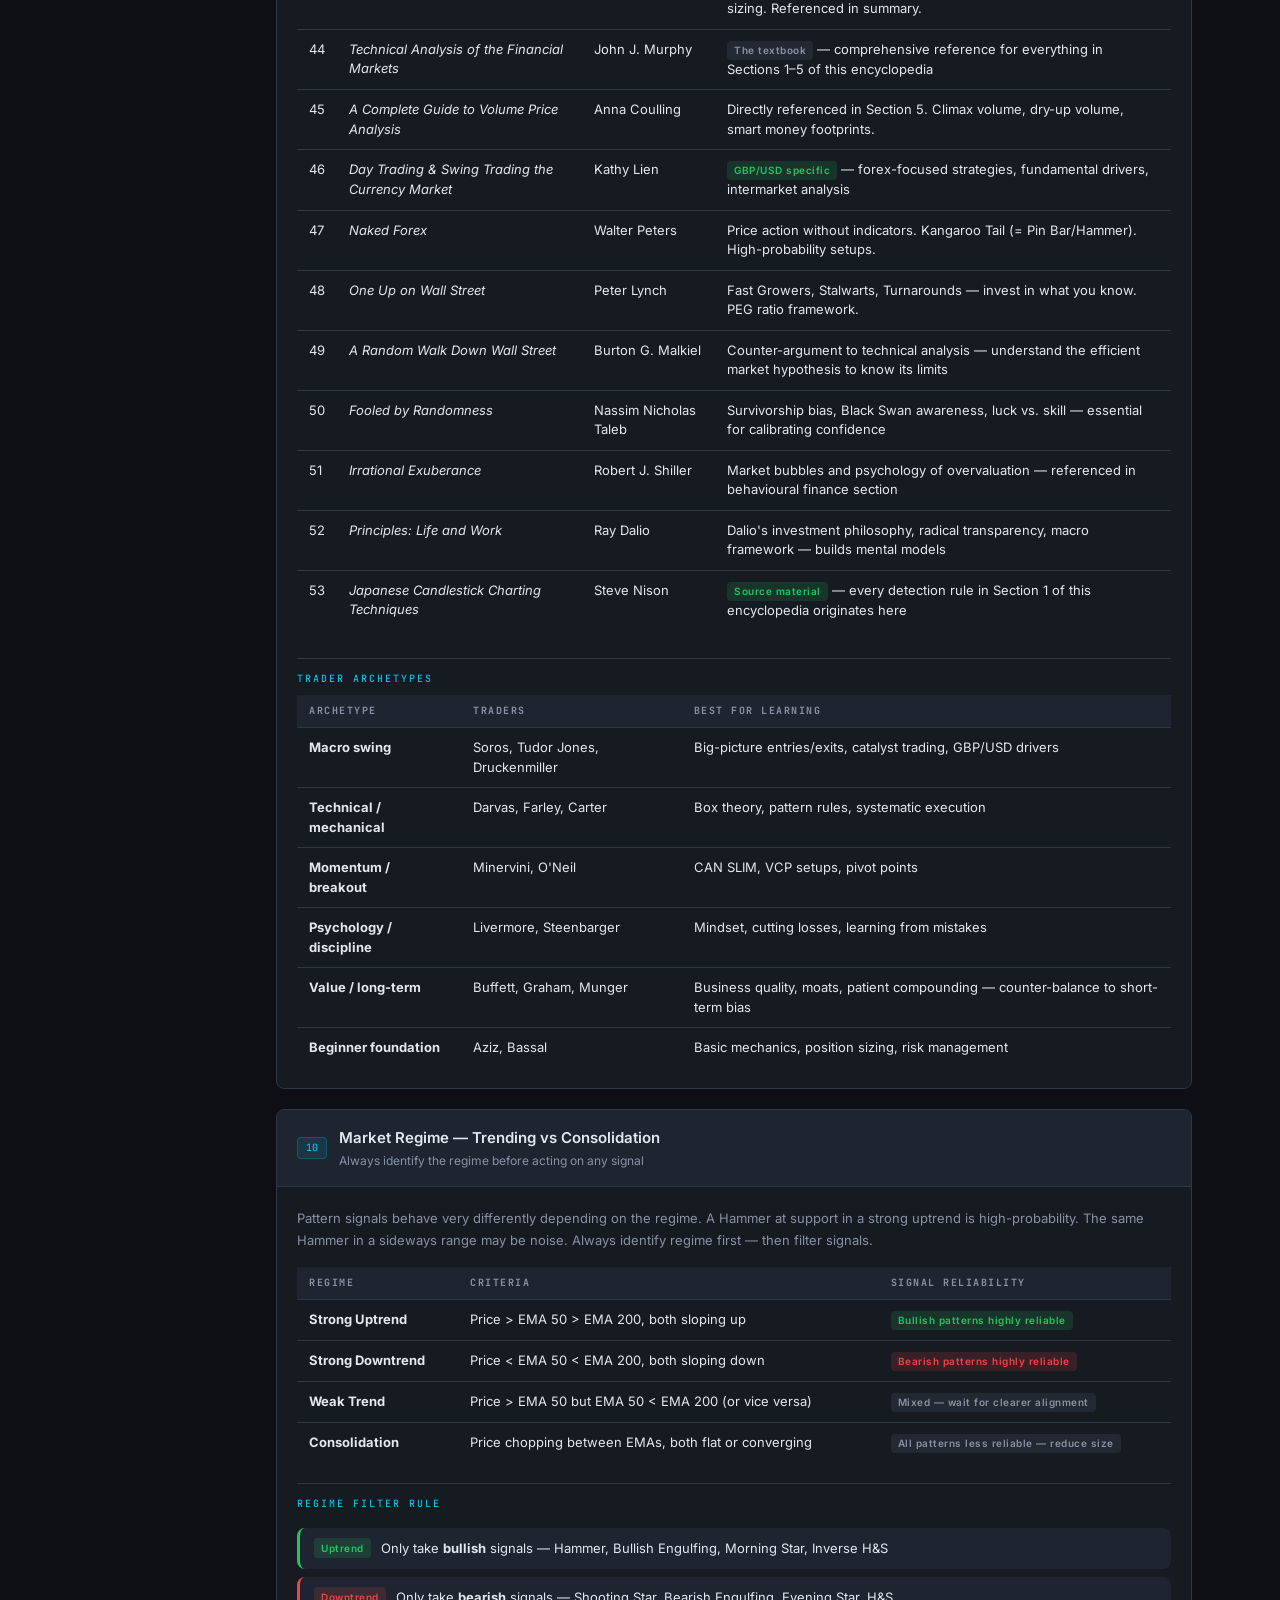
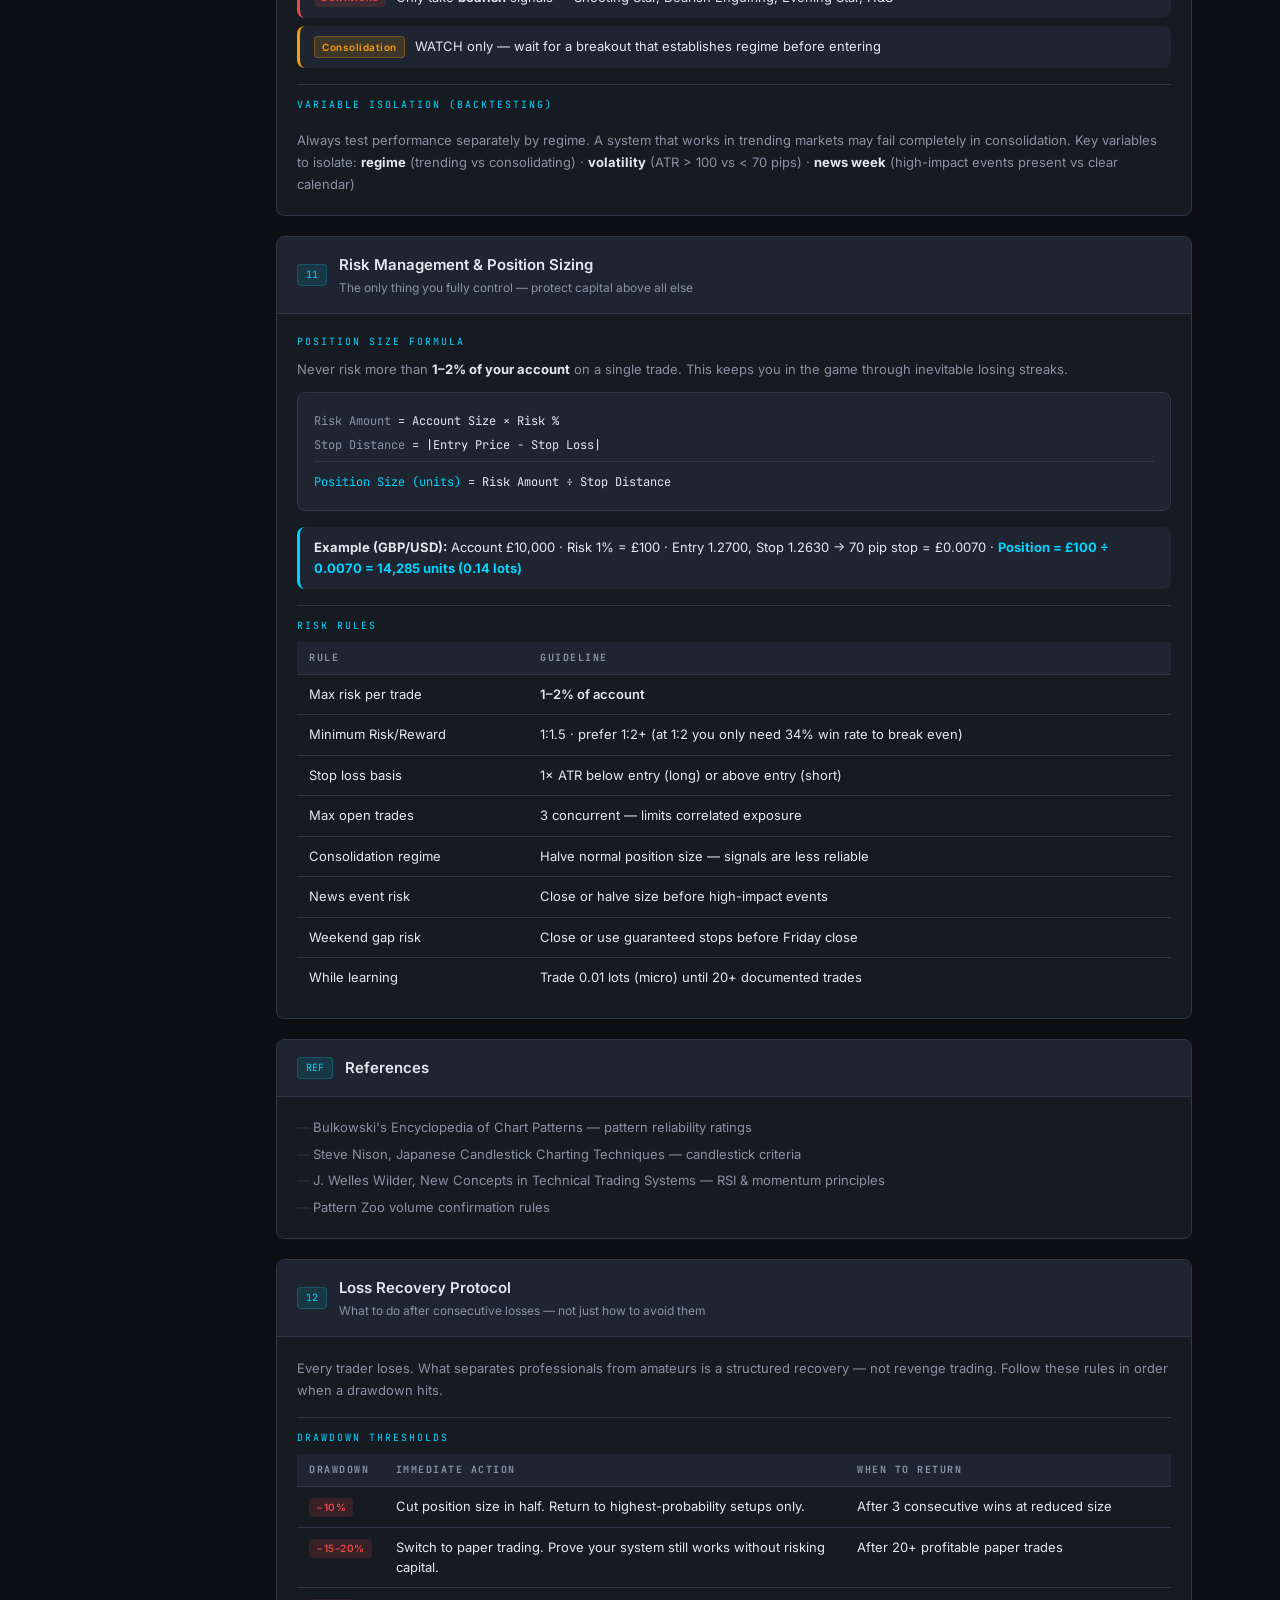
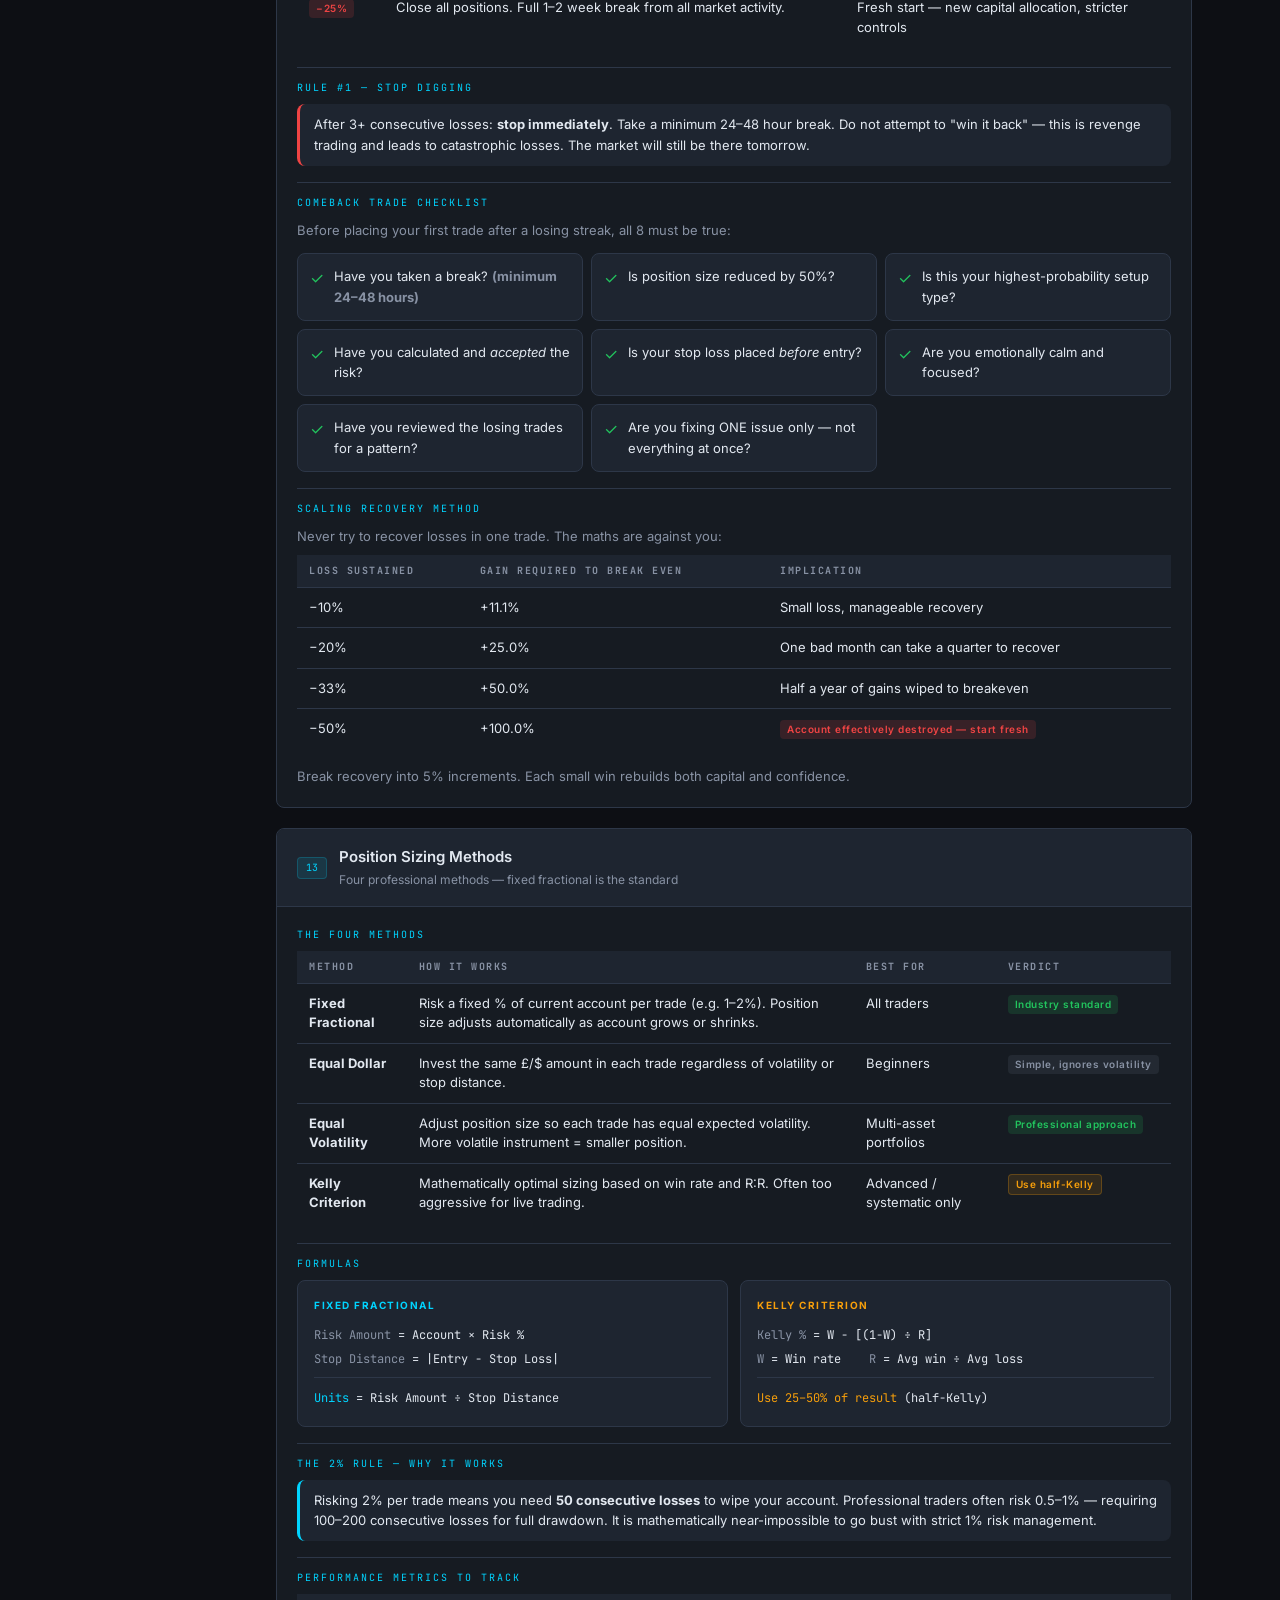
==== commit 6a15f739: "feat: collapsible sidebar nav groups for Momentum and Books sections Click Momentum or Books to expa" ====
--- a/Trading/encyclopedia.html
+++ b/Trading/encyclopedia.html
@@ -378,6 +378,29 @@
     border-top: 1px solid var(--border);
   }
 
+  /* ── Collapsible nav groups ── */
+  .nav-pill.has-sub { justify-content: space-between; }
+  .nav-chevron {
+    display: inline-block;
+    font-size: 11px;
+    color: var(--border);
+    margin-left: auto;
+    transition: transform .2s ease, color .15s;
+    line-height: 1;
+    flex-shrink: 0;
+  }
+  .nav-pill.has-sub.open .nav-chevron { transform: rotate(90deg); color: var(--accent); }
+  .nav-sub-group {
+    display: flex;
+    flex-direction: column;
+    gap: 2px;
+    overflow: hidden;
+    max-height: 0;
+    opacity: 0;
+    transition: max-height .25s ease, opacity .2s ease;
+  }
+  .nav-sub-group.open { max-height: 300px; opacity: 1; }
+
   /* ── Search bar ── */
   .search-bar {
     background: var(--surface);
@@ -527,21 +550,25 @@
     <a class="nav-pill" href="#candlestick"><span class="nav-num">1</span> Candlestick</a>
     <a class="nav-pill" href="#chart-patterns"><span class="nav-num">2</span> Chart Patterns</a>
     <a class="nav-pill" href="#support-resistance"><span class="nav-num">3</span> S &amp; R</a>
-    <a class="nav-pill" href="#momentum"><span class="nav-num">4</span> Momentum</a>
-    <a class="nav-sub" href="#ind-rsi">RSI (14)</a>
-    <a class="nav-sub" href="#ind-macd">MACD (12,26,9)</a>
-    <a class="nav-sub" href="#ind-ema">EMA 50 / 200</a>
-    <a class="nav-sub" href="#ind-atr">ATR (14)</a>
-    <a class="nav-sub" href="#ind-avwap">AVWAP</a>
+    <a class="nav-pill has-sub" href="#momentum" data-sub="sub-momentum"><span class="nav-num">4</span> Momentum <span class="nav-chevron">›</span></a>
+    <div class="nav-sub-group" id="sub-momentum">
+      <a class="nav-sub" href="#ind-rsi">RSI (14)</a>
+      <a class="nav-sub" href="#ind-macd">MACD (12,26,9)</a>
+      <a class="nav-sub" href="#ind-ema">EMA 50 / 200</a>
+      <a class="nav-sub" href="#ind-atr">ATR (14)</a>
+      <a class="nav-sub" href="#ind-avwap">AVWAP</a>
+    </div>
     <a class="nav-pill" href="#volume"><span class="nav-num">5</span> Volume</a>
     <a class="nav-pill" href="#gbpusd"><span class="nav-num">6</span> GBP/USD</a>
     <a class="nav-pill" href="#scoring"><span class="nav-num">7</span> Scoring</a>
     <a class="nav-pill" href="#pseudocode"><span class="nav-num">8</span> Code</a>
-    <a class="nav-pill" href="#reading"><span class="nav-num">9</span> Books</a>
-    <a class="nav-sub" href="#books-part1">Swing / Legends</a>
-    <a class="nav-sub" href="#books-part2">Buffett Collection</a>
-    <a class="nav-sub" href="#books-part3">Buffett Recommends</a>
-    <a class="nav-sub" href="#books-part4">Psychology &amp; Forex</a>
+    <a class="nav-pill has-sub" href="#reading" data-sub="sub-reading"><span class="nav-num">9</span> Books <span class="nav-chevron">›</span></a>
+    <div class="nav-sub-group" id="sub-reading">
+      <a class="nav-sub" href="#books-part1">Swing / Legends</a>
+      <a class="nav-sub" href="#books-part2">Buffett Collection</a>
+      <a class="nav-sub" href="#books-part3">Buffett Recommends</a>
+      <a class="nav-sub" href="#books-part4">Psychology &amp; Forex</a>
+    </div>
     <a class="nav-pill" href="#regime"><span class="nav-num">10</span> Regime</a>
     <a class="nav-pill" href="#risk"><span class="nav-num">11</span> Risk Mgmt</a>
     <a class="nav-pill" href="#loss-recovery"><span class="nav-num">12</span> Loss Recovery</a>
@@ -1626,6 +1653,24 @@
 
   links.forEach(function(a) {
     a.addEventListener('click', function(e) {
+      // Collapsible parent pills — toggle sub-group
+      if (a.dataset.sub) {
+        e.preventDefault();
+        var group = document.getElementById(a.dataset.sub);
+        var opening = !group.classList.contains('open');
+        group.classList.toggle('open', opening);
+        a.classList.toggle('open', opening);
+        // Navigate to the section only when expanding
+        if (opening) {
+          var dest = document.querySelector(a.getAttribute('href'));
+          if (dest) {
+            var t = dest.getBoundingClientRect().top + window.scrollY - 120;
+            window.scrollTo({ top: t, behavior: 'smooth' });
+          }
+        }
+        return;
+      }
+      // Normal smooth scroll for all other links
       var target = document.querySelector(a.getAttribute('href'));
       if (!target) return;
       e.preventDefault();
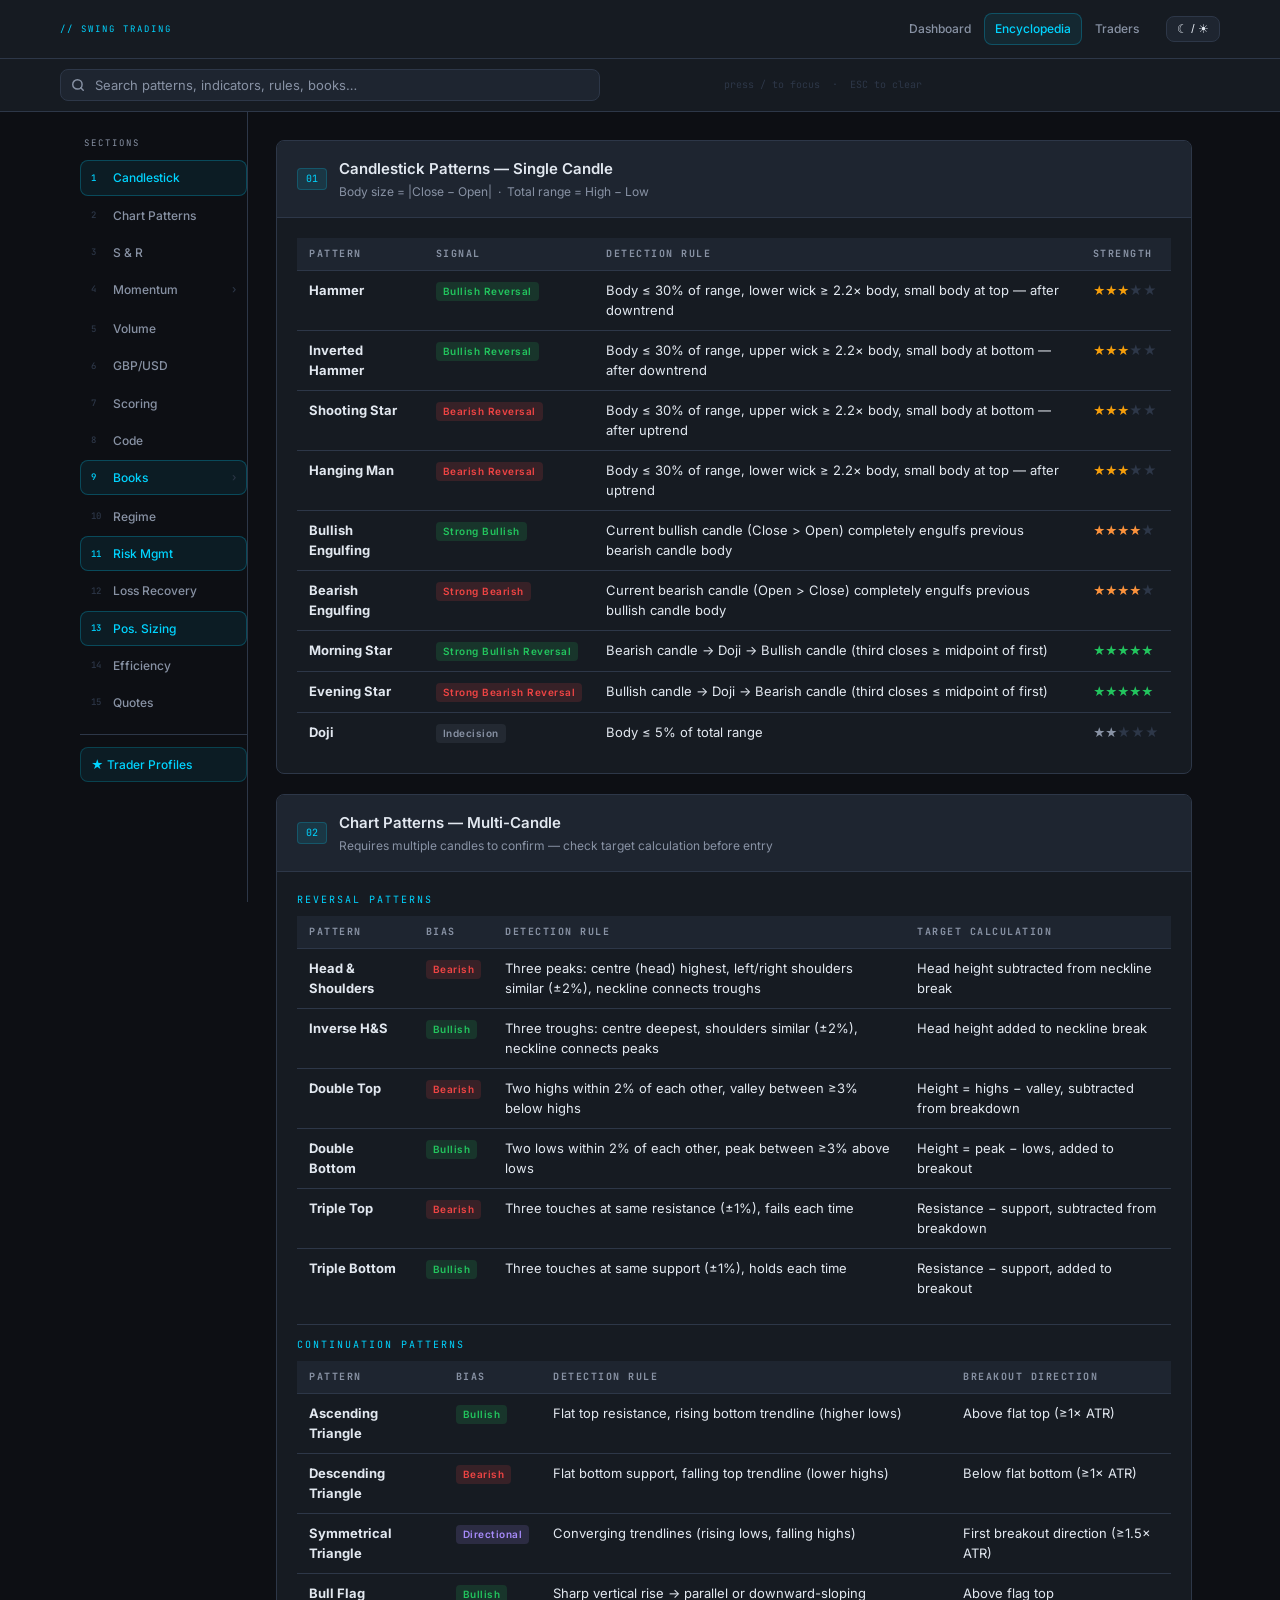
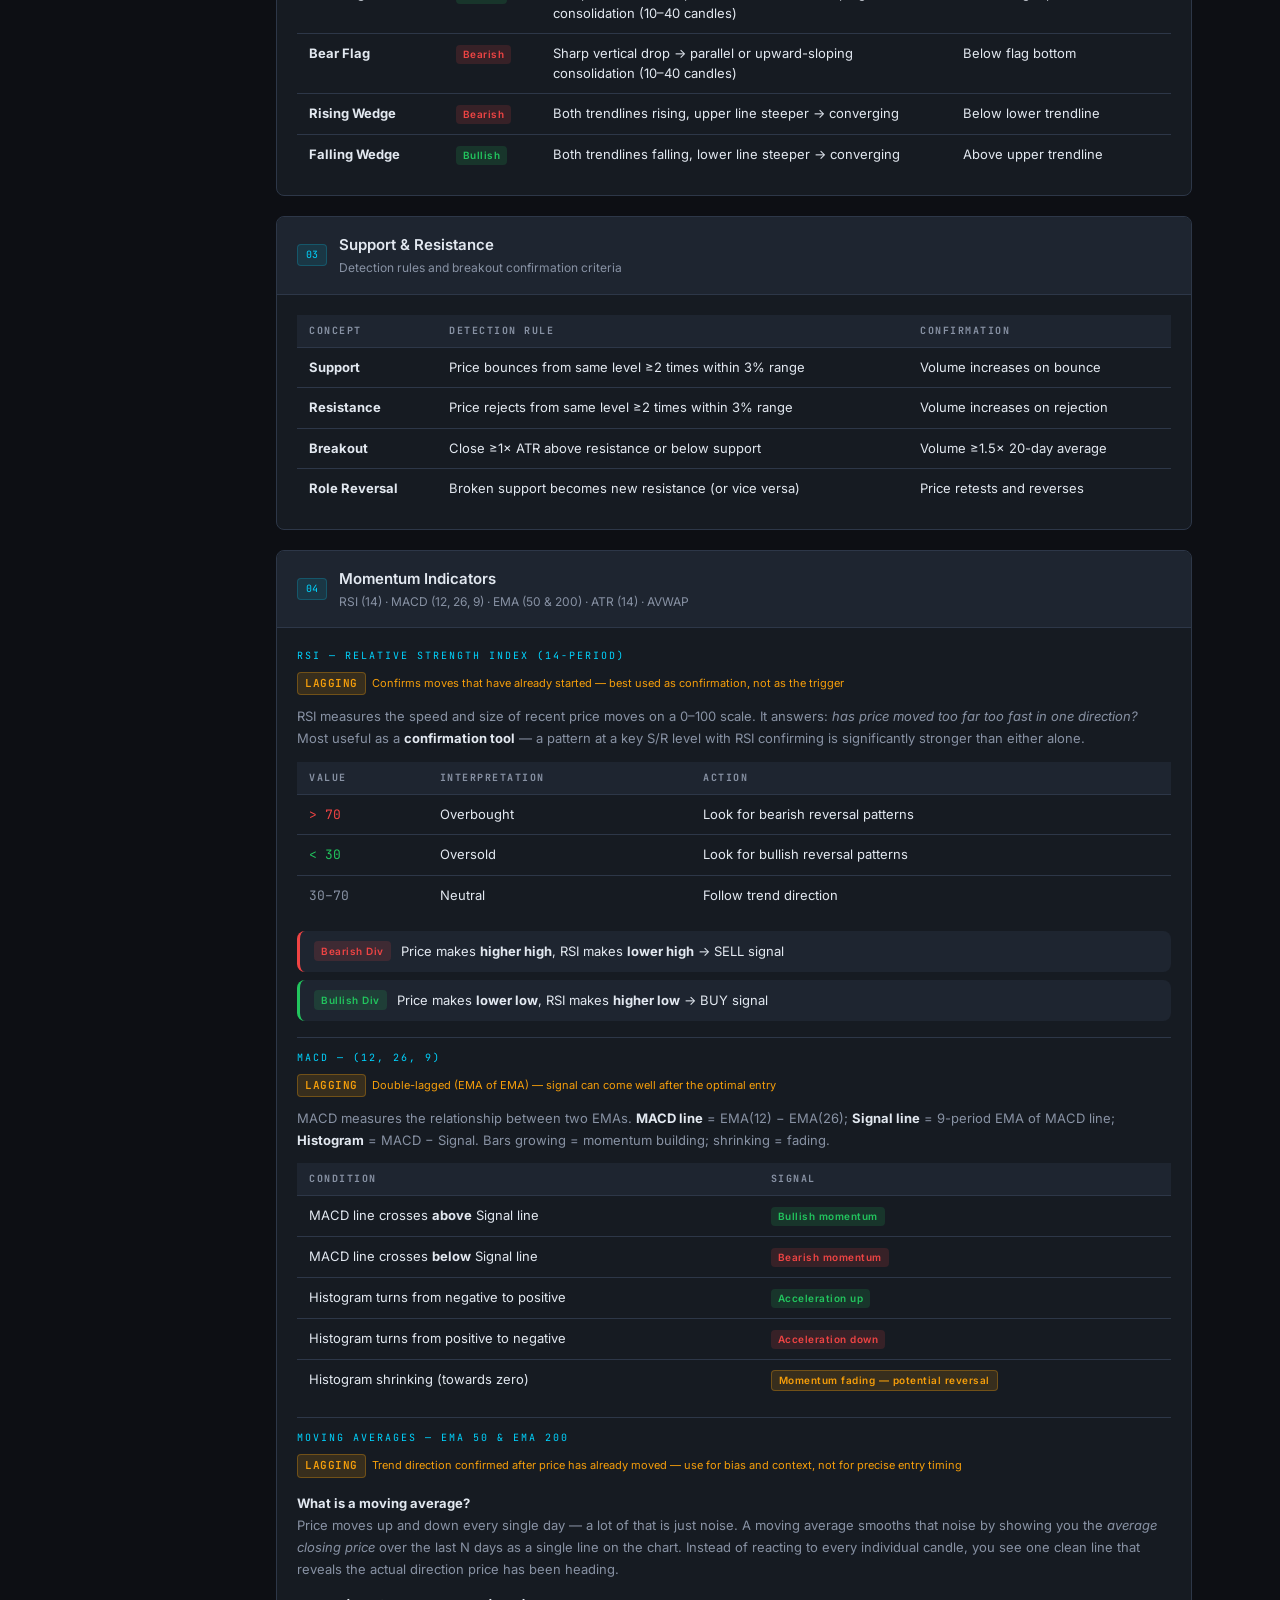
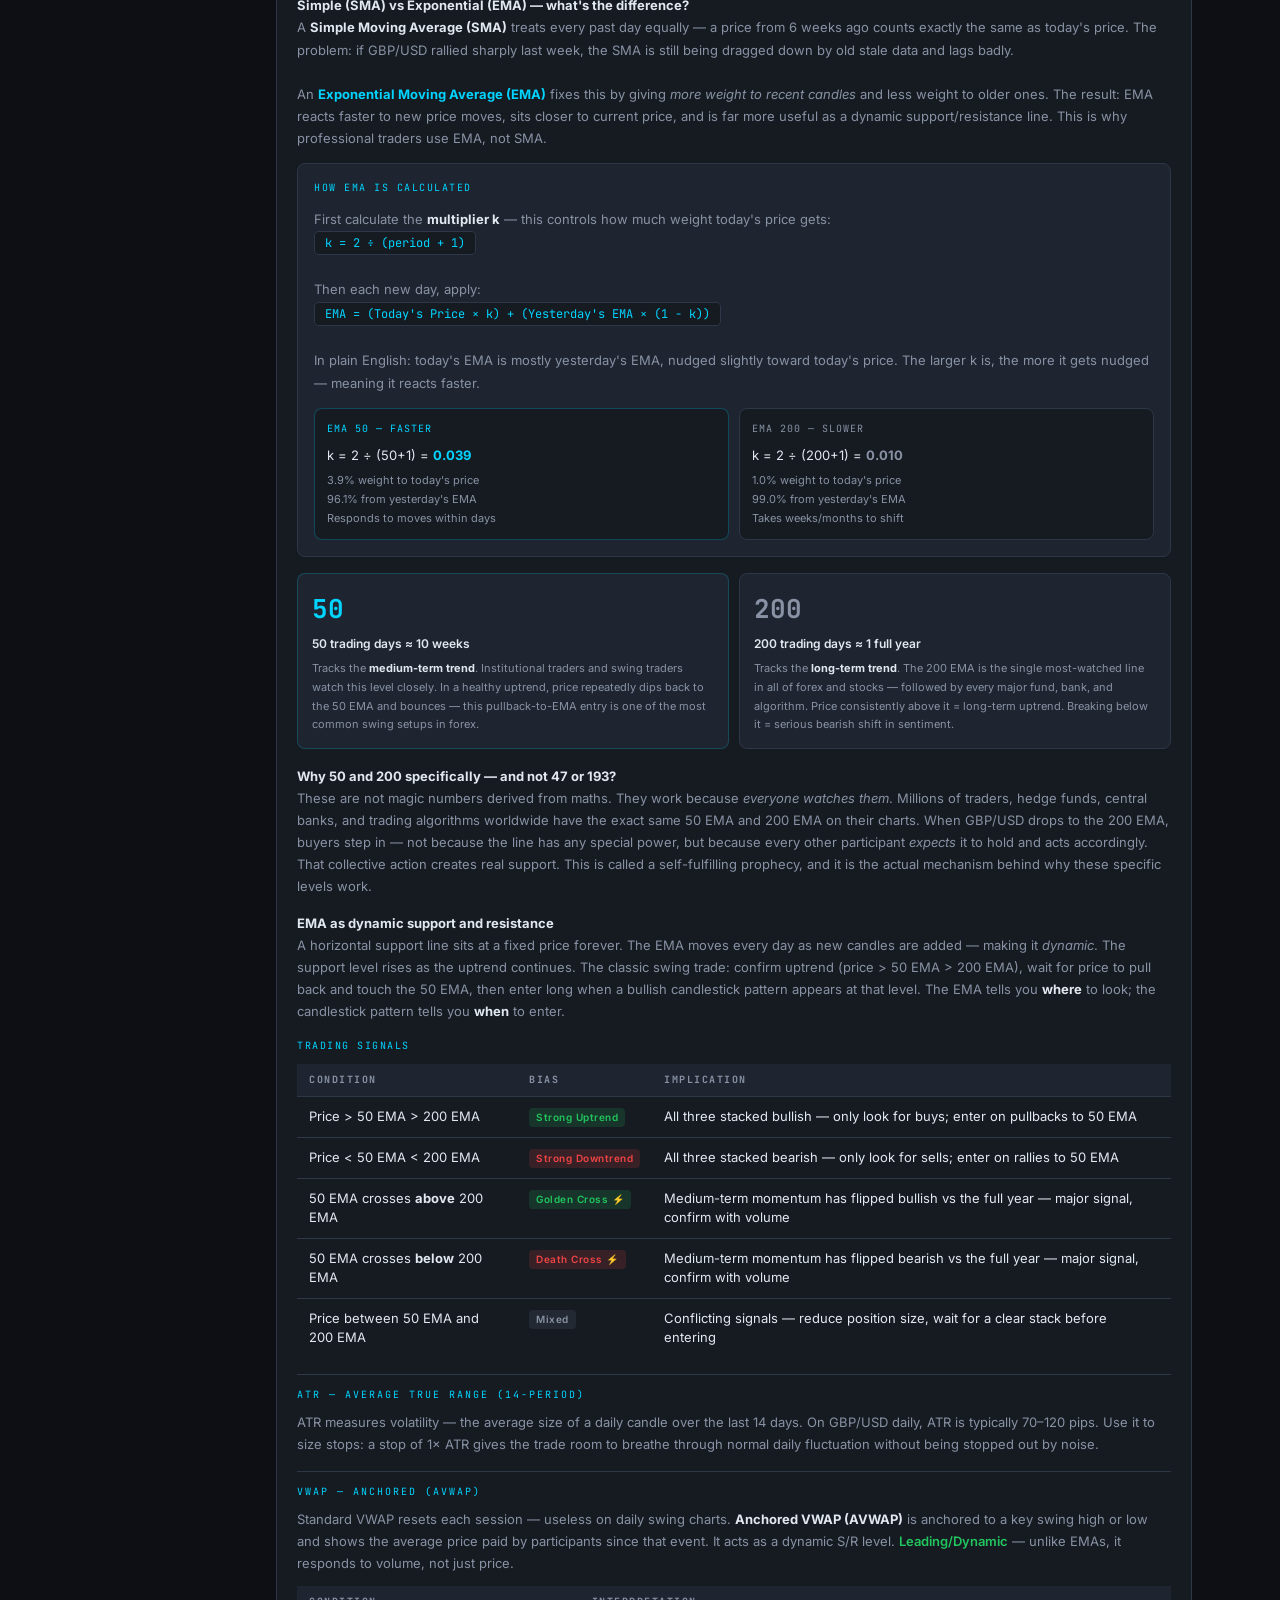
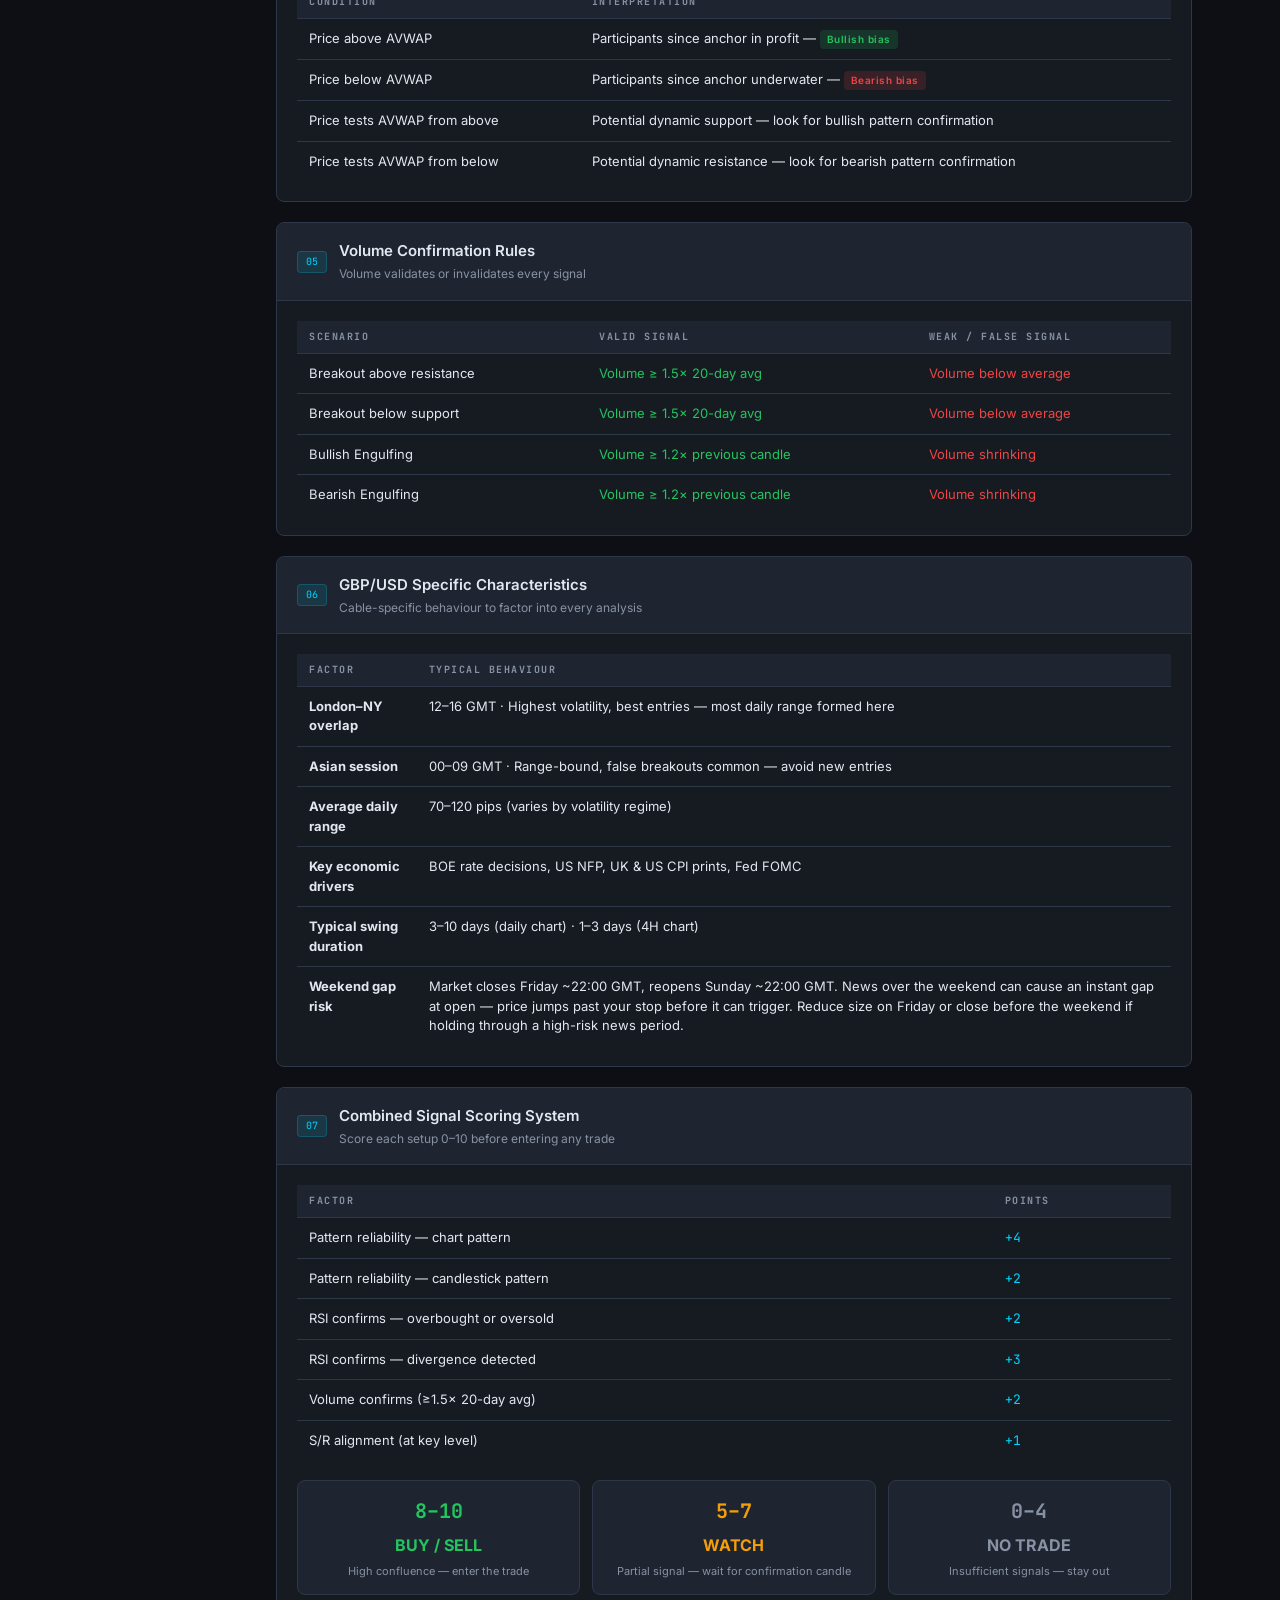
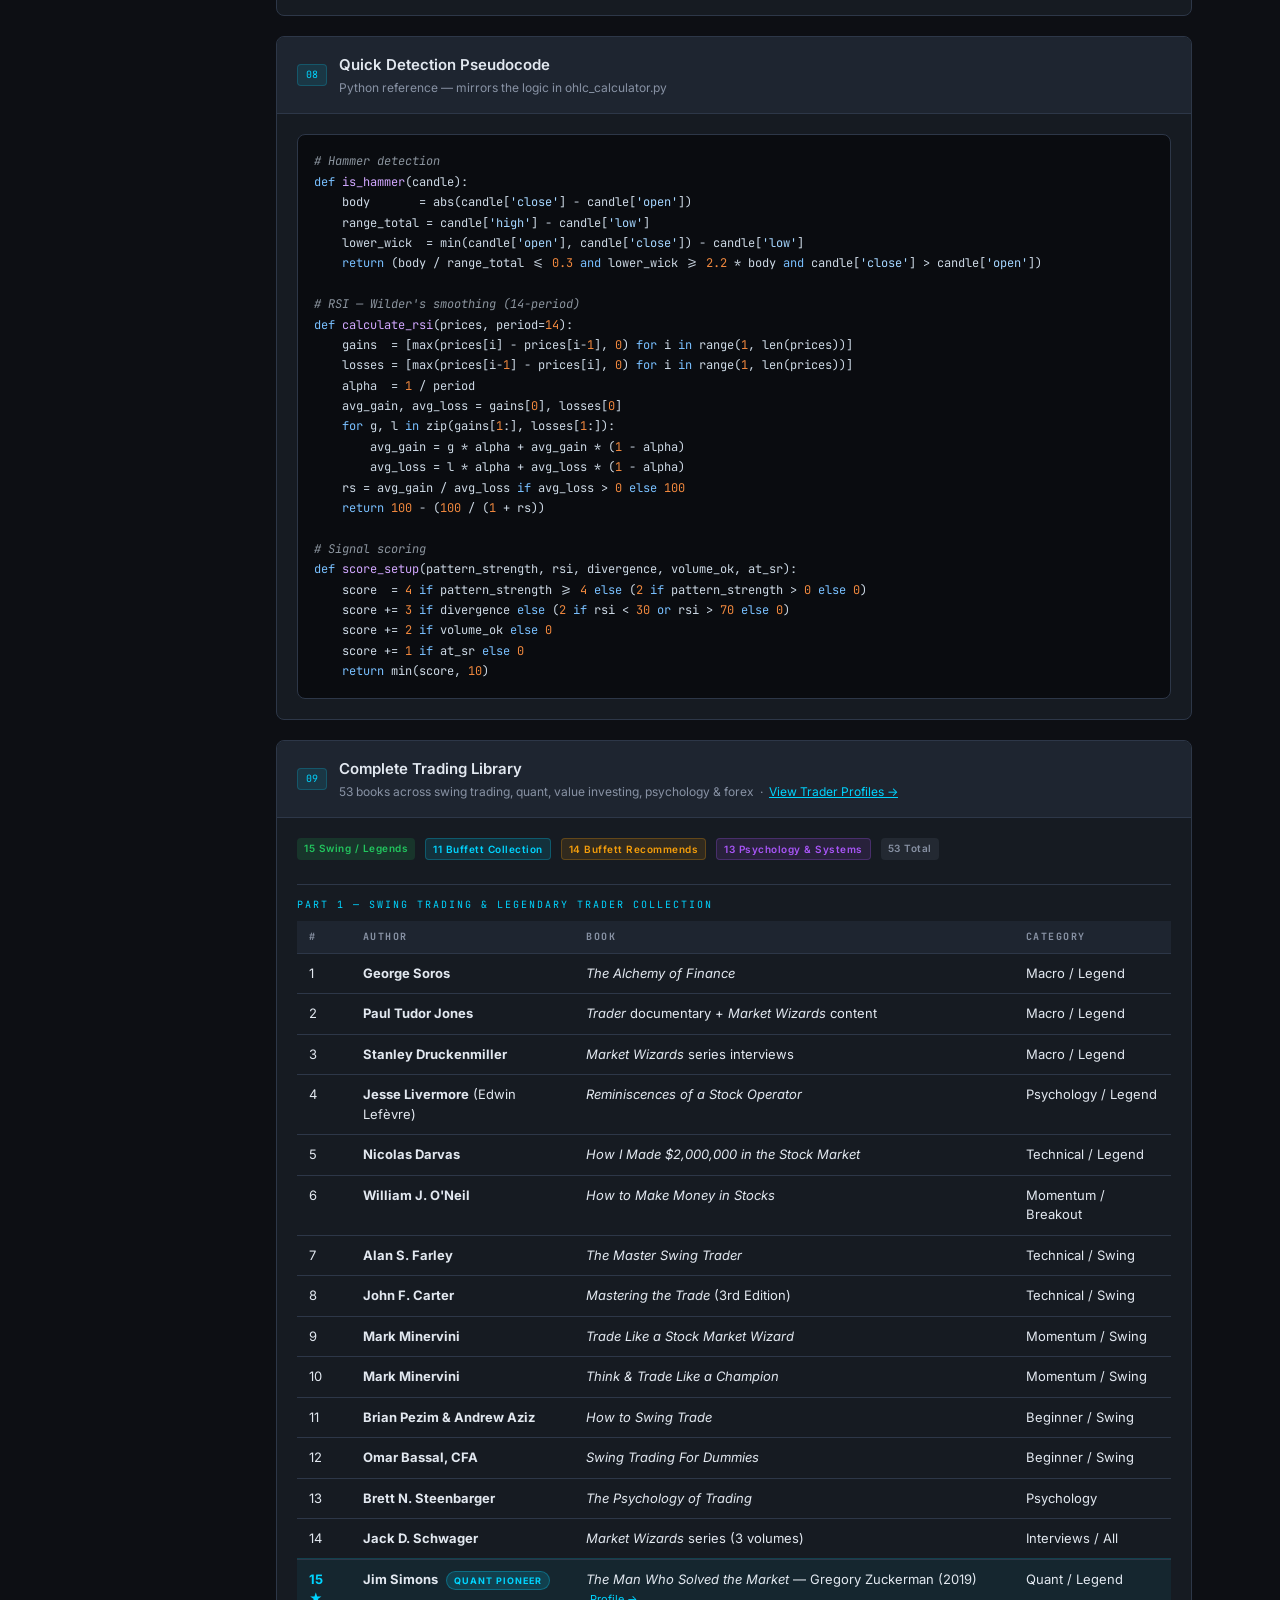
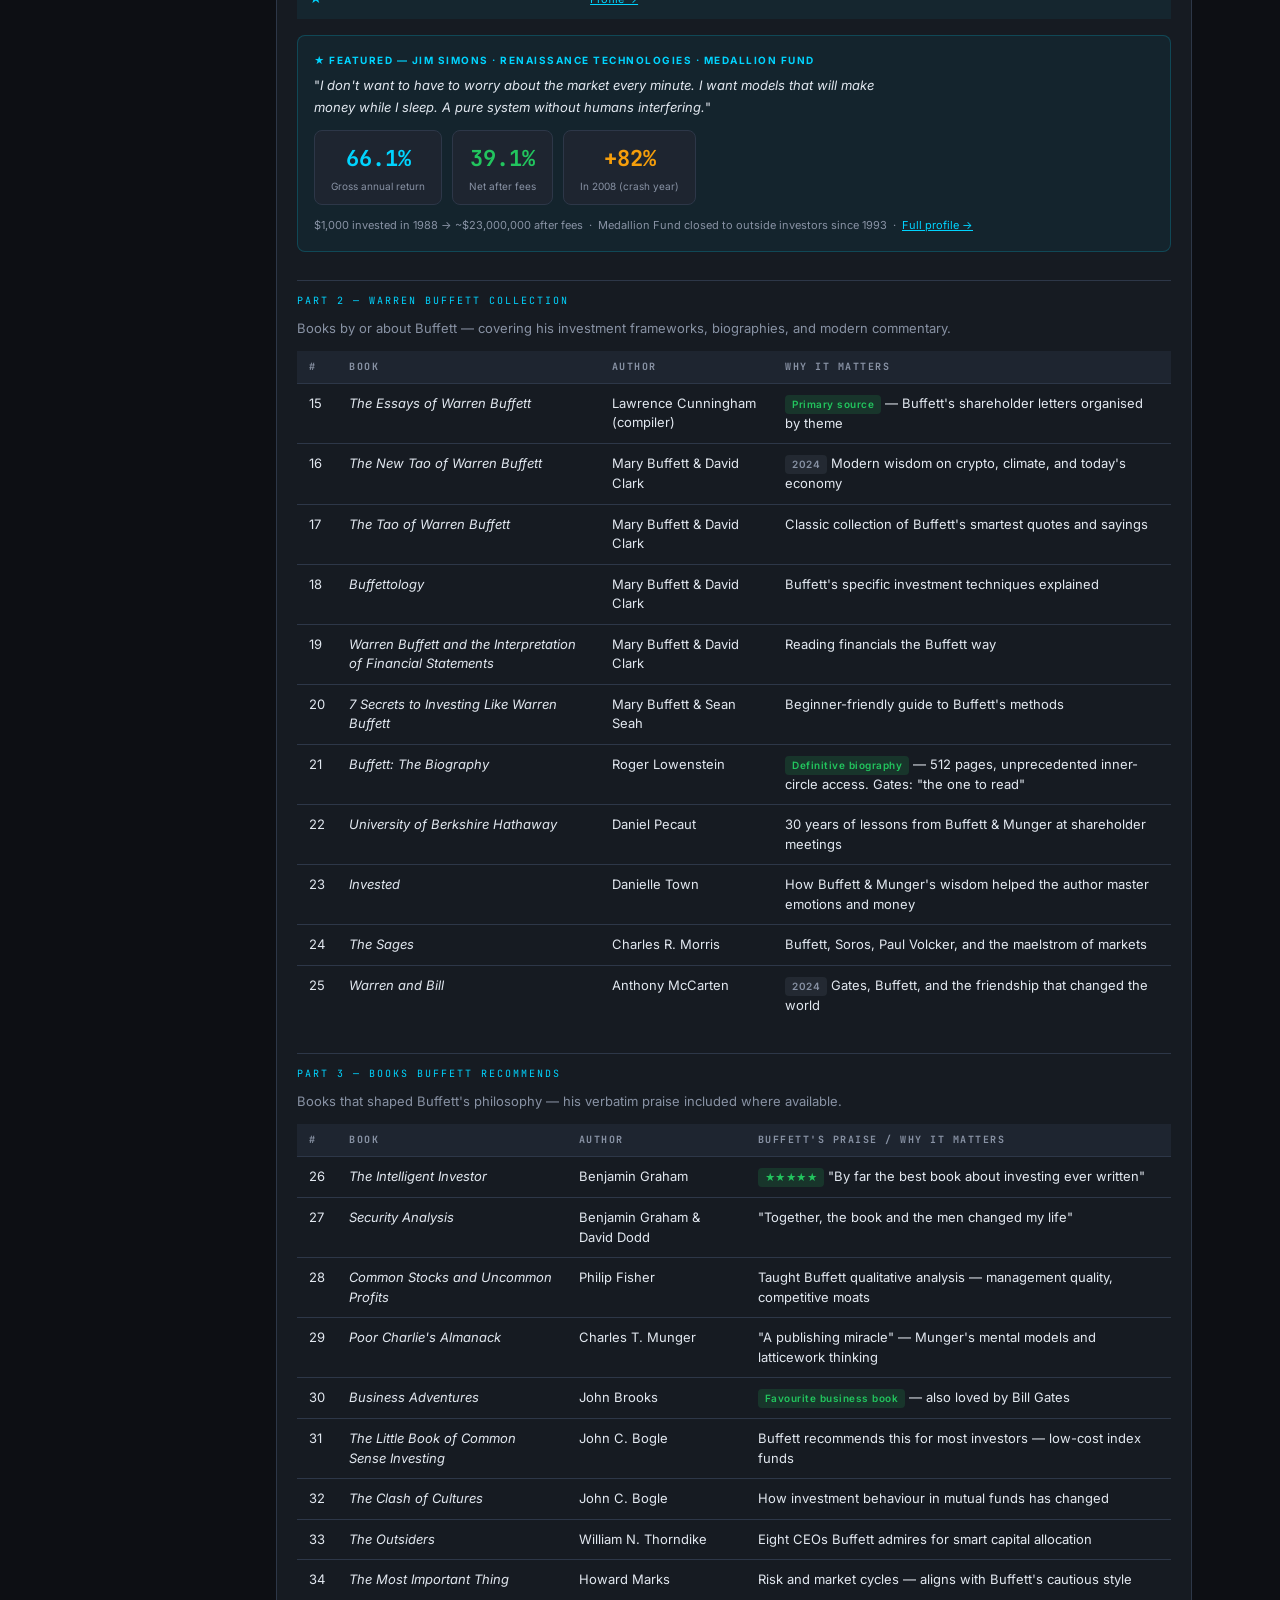
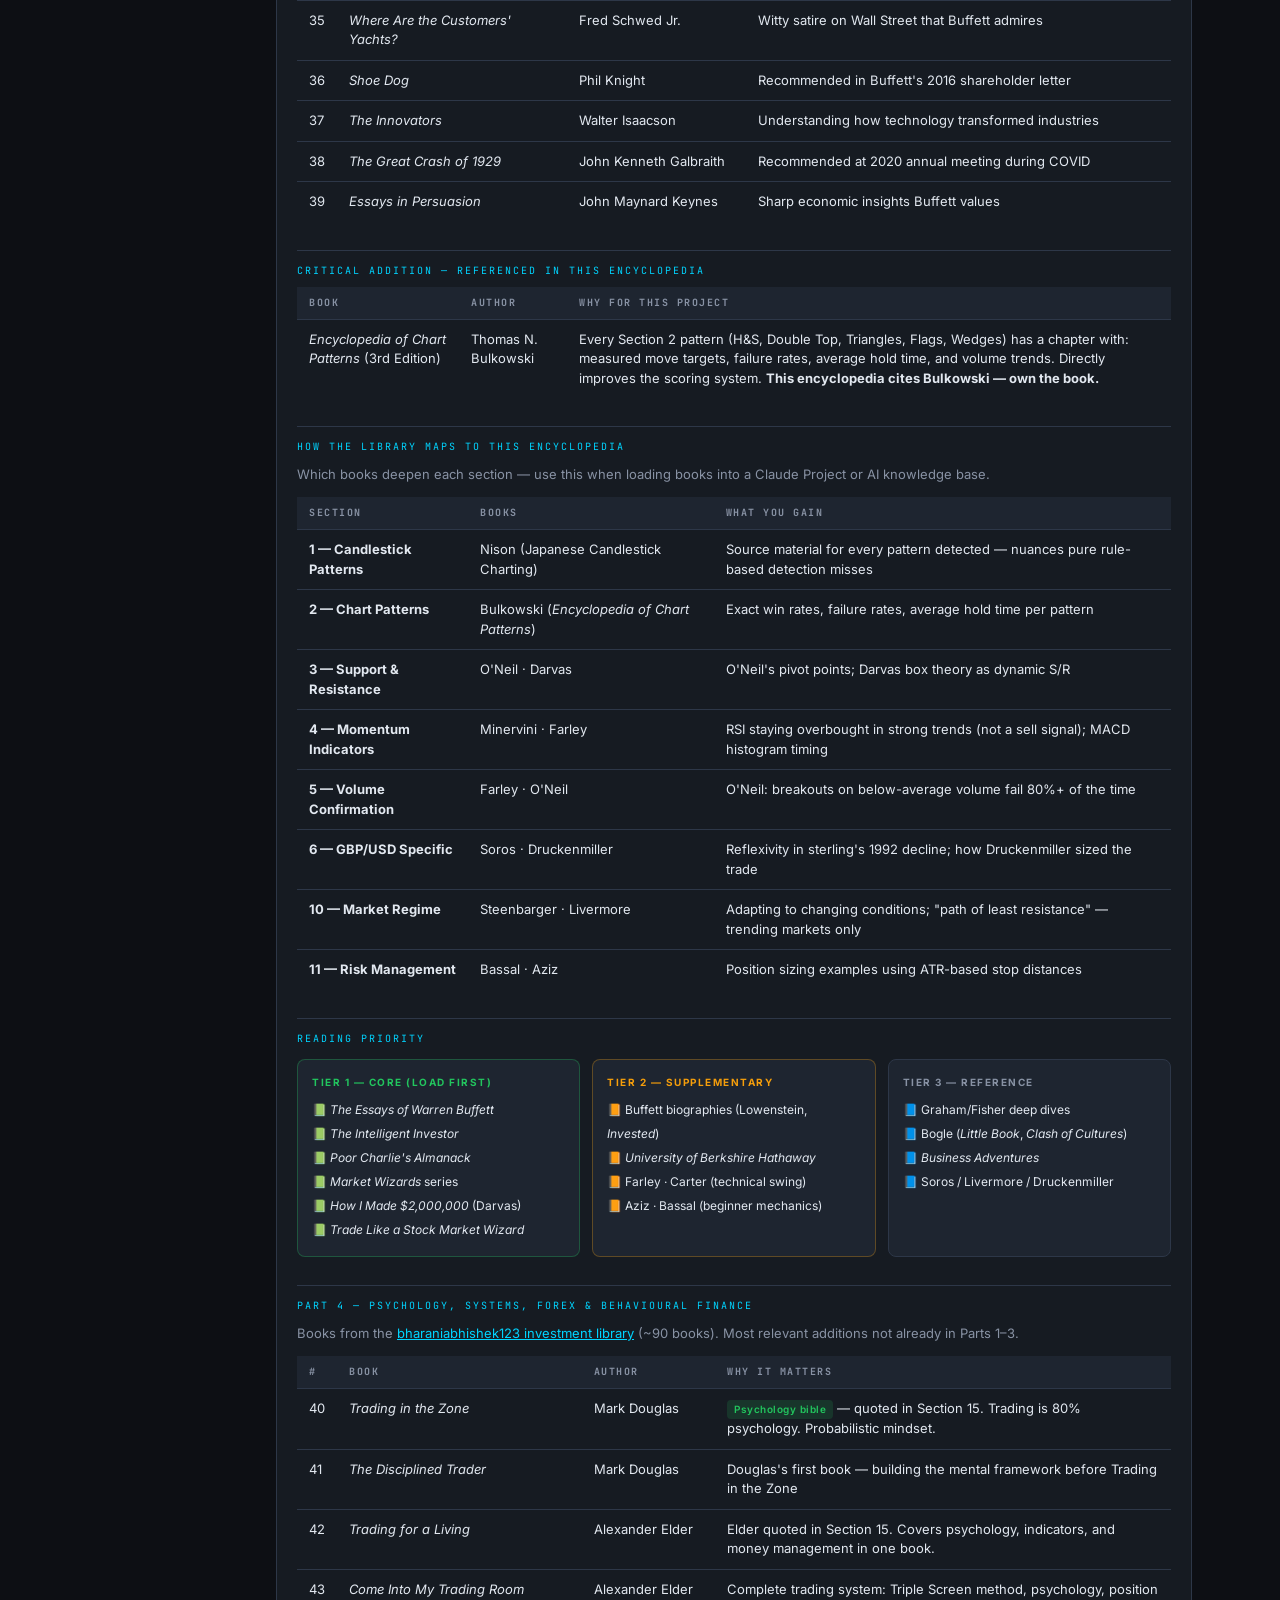
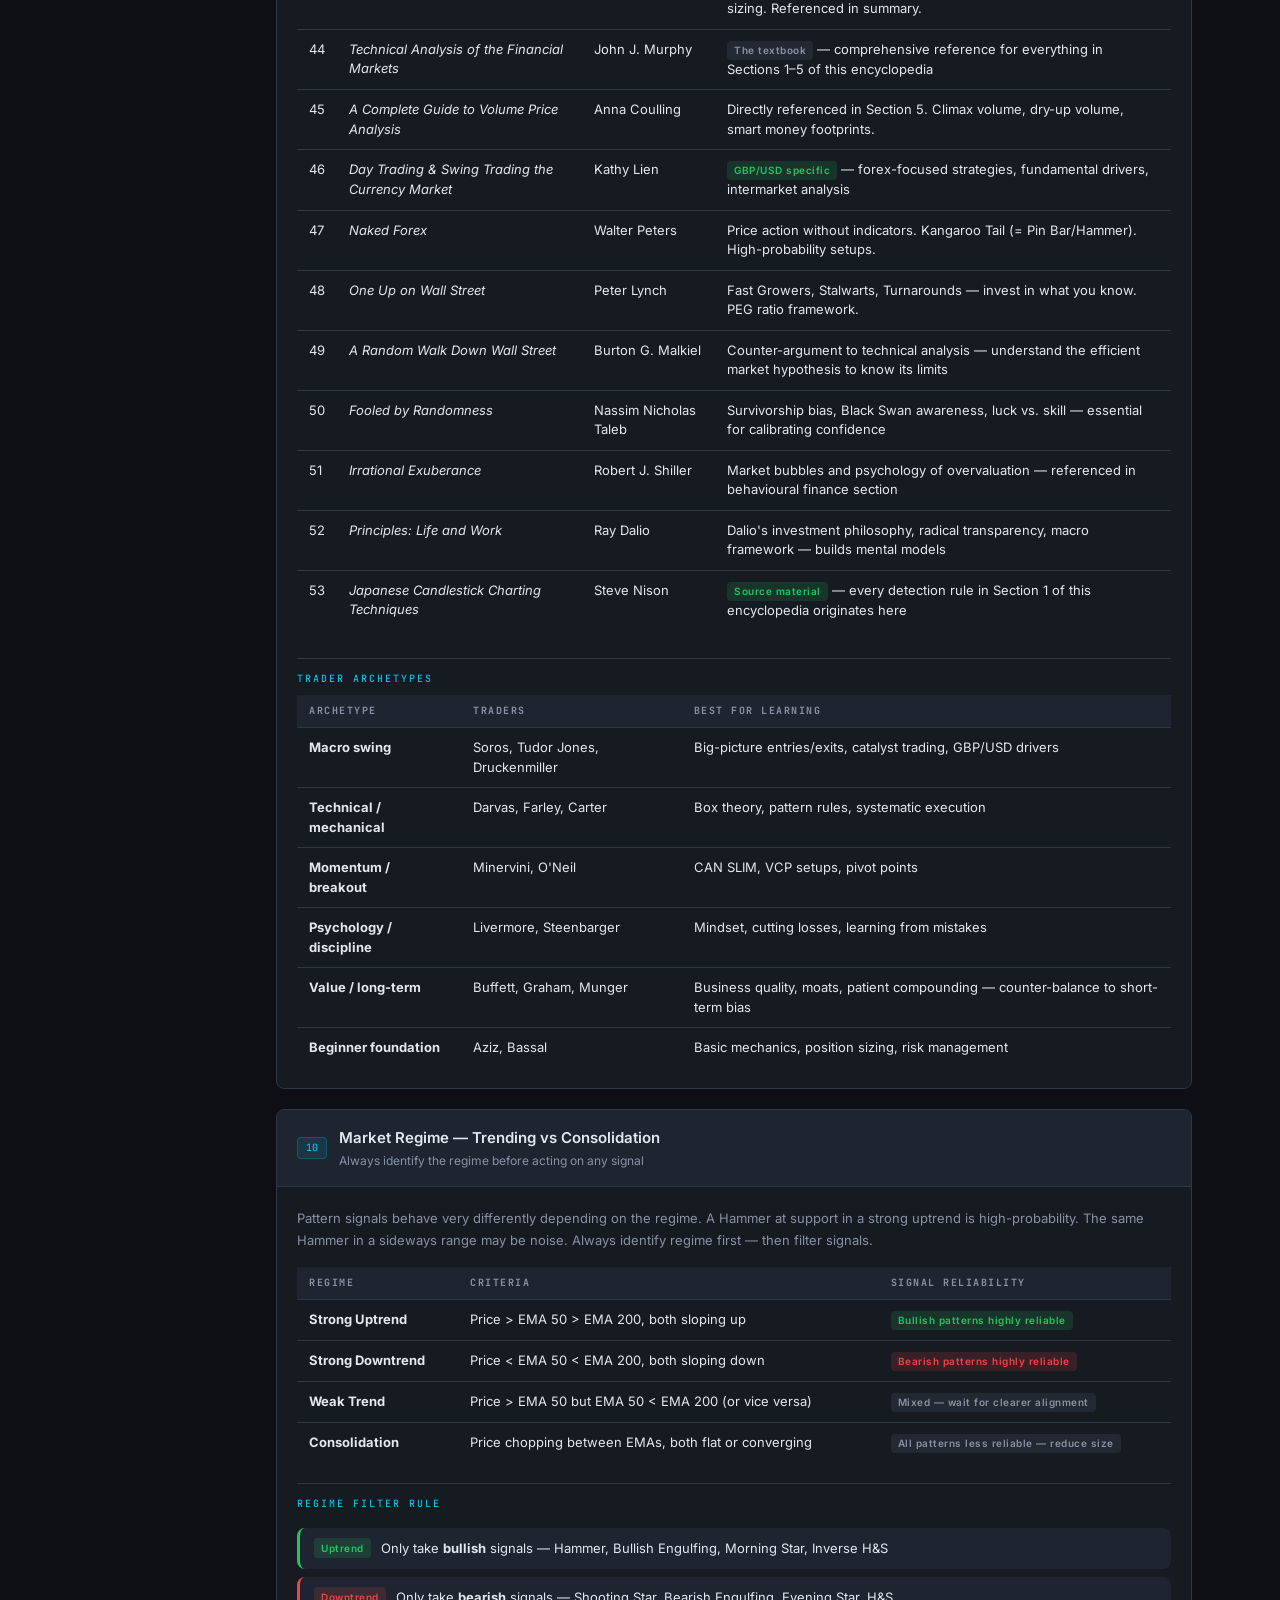
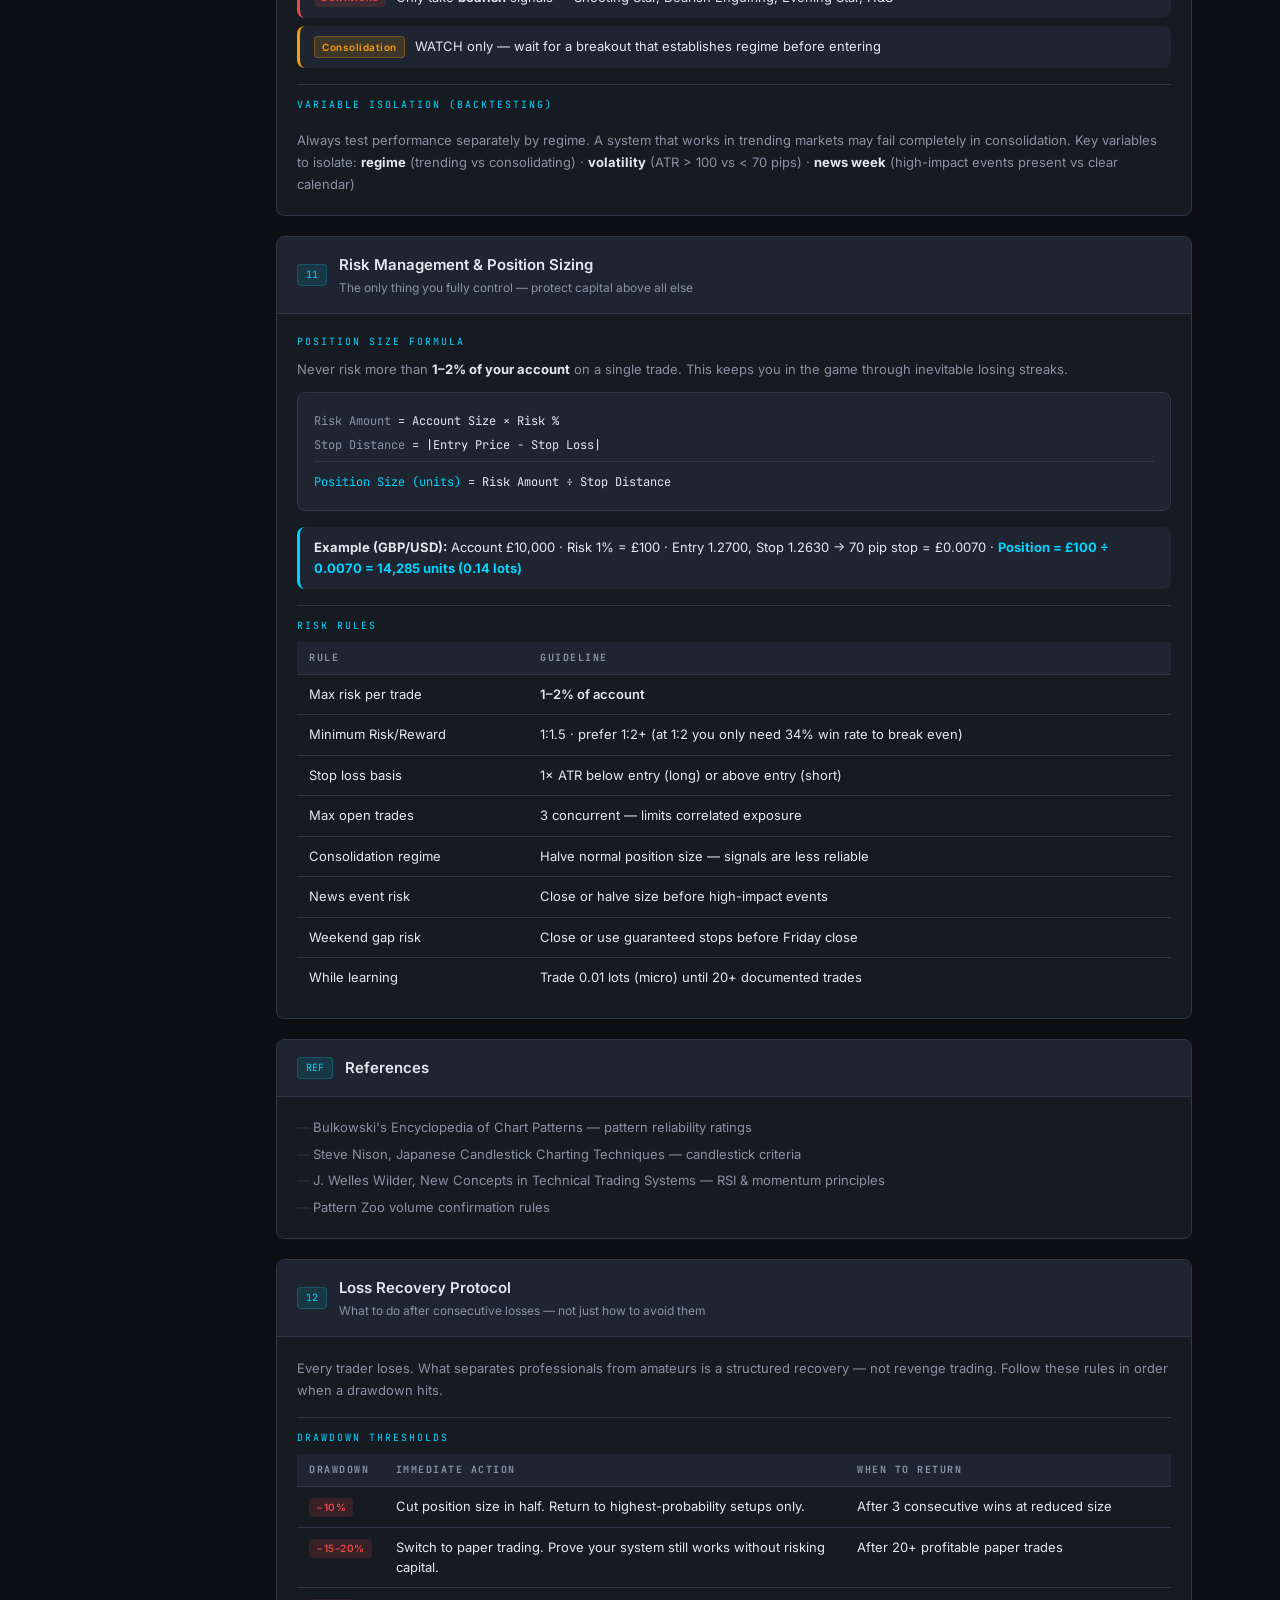
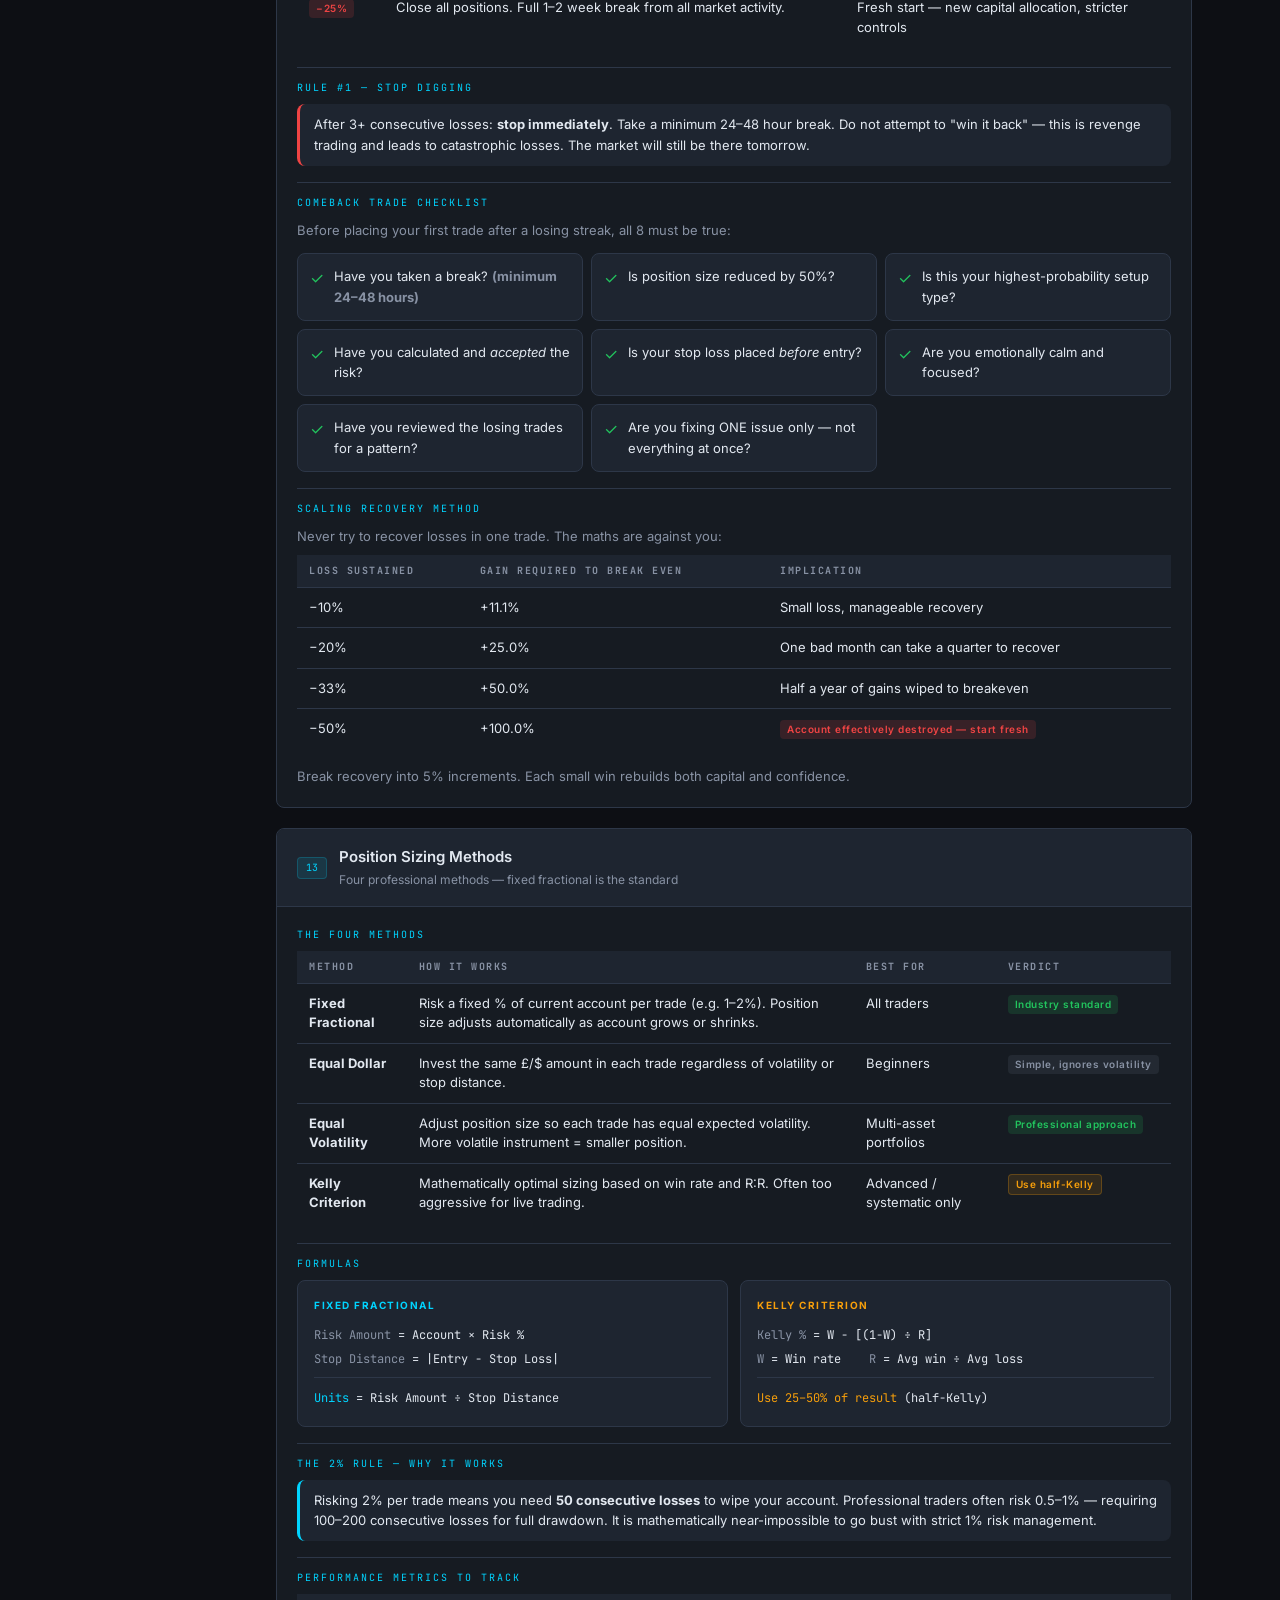
==== commit 9987e8e9: "feat: unified sticky nav bar across all three pages Dashboard, Encyclopedia, and Traders now share o" ====
--- a/Trading/encyclopedia.html
+++ b/Trading/encyclopedia.html
@@ -72,26 +72,14 @@
     height: 58px;
     gap: 16px;
   }
-  .header-left { display: flex; flex-direction: column; gap: 1px; }
-  .header-label {
-    font-family: var(--mono);
-    font-size: 9px;
-    color: var(--accent);
-    letter-spacing: 2px;
-    text-transform: uppercase;
-  }
+  .header-brand { display: flex; align-items: center; gap: 10px; flex: 1; min-width: 0; }
+  .header-label { font-family: var(--mono); font-size: 9px; color: var(--accent); letter-spacing: 2px; text-transform: uppercase; white-space: nowrap; }
   h1 { font-size: 18px; font-weight: 700; }
-  .header-right { display: flex; align-items: center; gap: 12px; }
-  .back-link {
-    font-size: 12px;
-    color: var(--muted);
-    text-decoration: none;
-    padding: 5px 10px;
-    border: 1px solid var(--border);
-    border-radius: var(--radius);
-    transition: border-color .15s, color .15s;
-  }
-  .back-link:hover { border-color: var(--accent); color: var(--accent); }
+  .site-nav { display: flex; align-items: center; gap: 2px; }
+  .site-nav-link { font-size: 12px; font-weight: 500; color: var(--muted); padding: 5px 10px; border-radius: var(--radius); border: 1px solid transparent; text-decoration: none; transition: color .15s, background .15s, border-color .15s; white-space: nowrap; }
+  .site-nav-link:hover { color: var(--text); background: var(--surface2); border-color: var(--border); text-decoration: none; }
+  .site-nav-link.active { color: var(--accent); background: rgba(0,212,255,.07); border-color: rgba(0,212,255,.25); }
+  .header-controls { display: flex; align-items: center; gap: 10px; }
   .theme-btn {
     background: var(--surface2);
     border: 1px solid var(--border);
@@ -514,12 +502,15 @@
 
 <header>
   <div class="header-inner">
-    <div class="header-left">
-      <span class="header-label">// GBP/USD Swing Trading</span>
-      <h1>Pattern Recognition Encyclopedia</h1>
-    </div>
-    <div class="header-right">
-      <a class="back-link" href="../index.html">&#8592; Dashboard</a>
+    <div class="header-brand">
+      <span class="header-label">// Swing Trading</span>
+    </div>
+    <nav class="site-nav">
+      <a class="site-nav-link" href="../index.html">Dashboard</a>
+      <a class="site-nav-link active" href="encyclopedia.html">Encyclopedia</a>
+      <a class="site-nav-link" href="traders.html">Traders</a>
+    </nav>
+    <div class="header-controls">
       <button class="theme-btn" onclick="toggleTheme()">&#9790; / &#9728;</button>
     </div>
   </div>
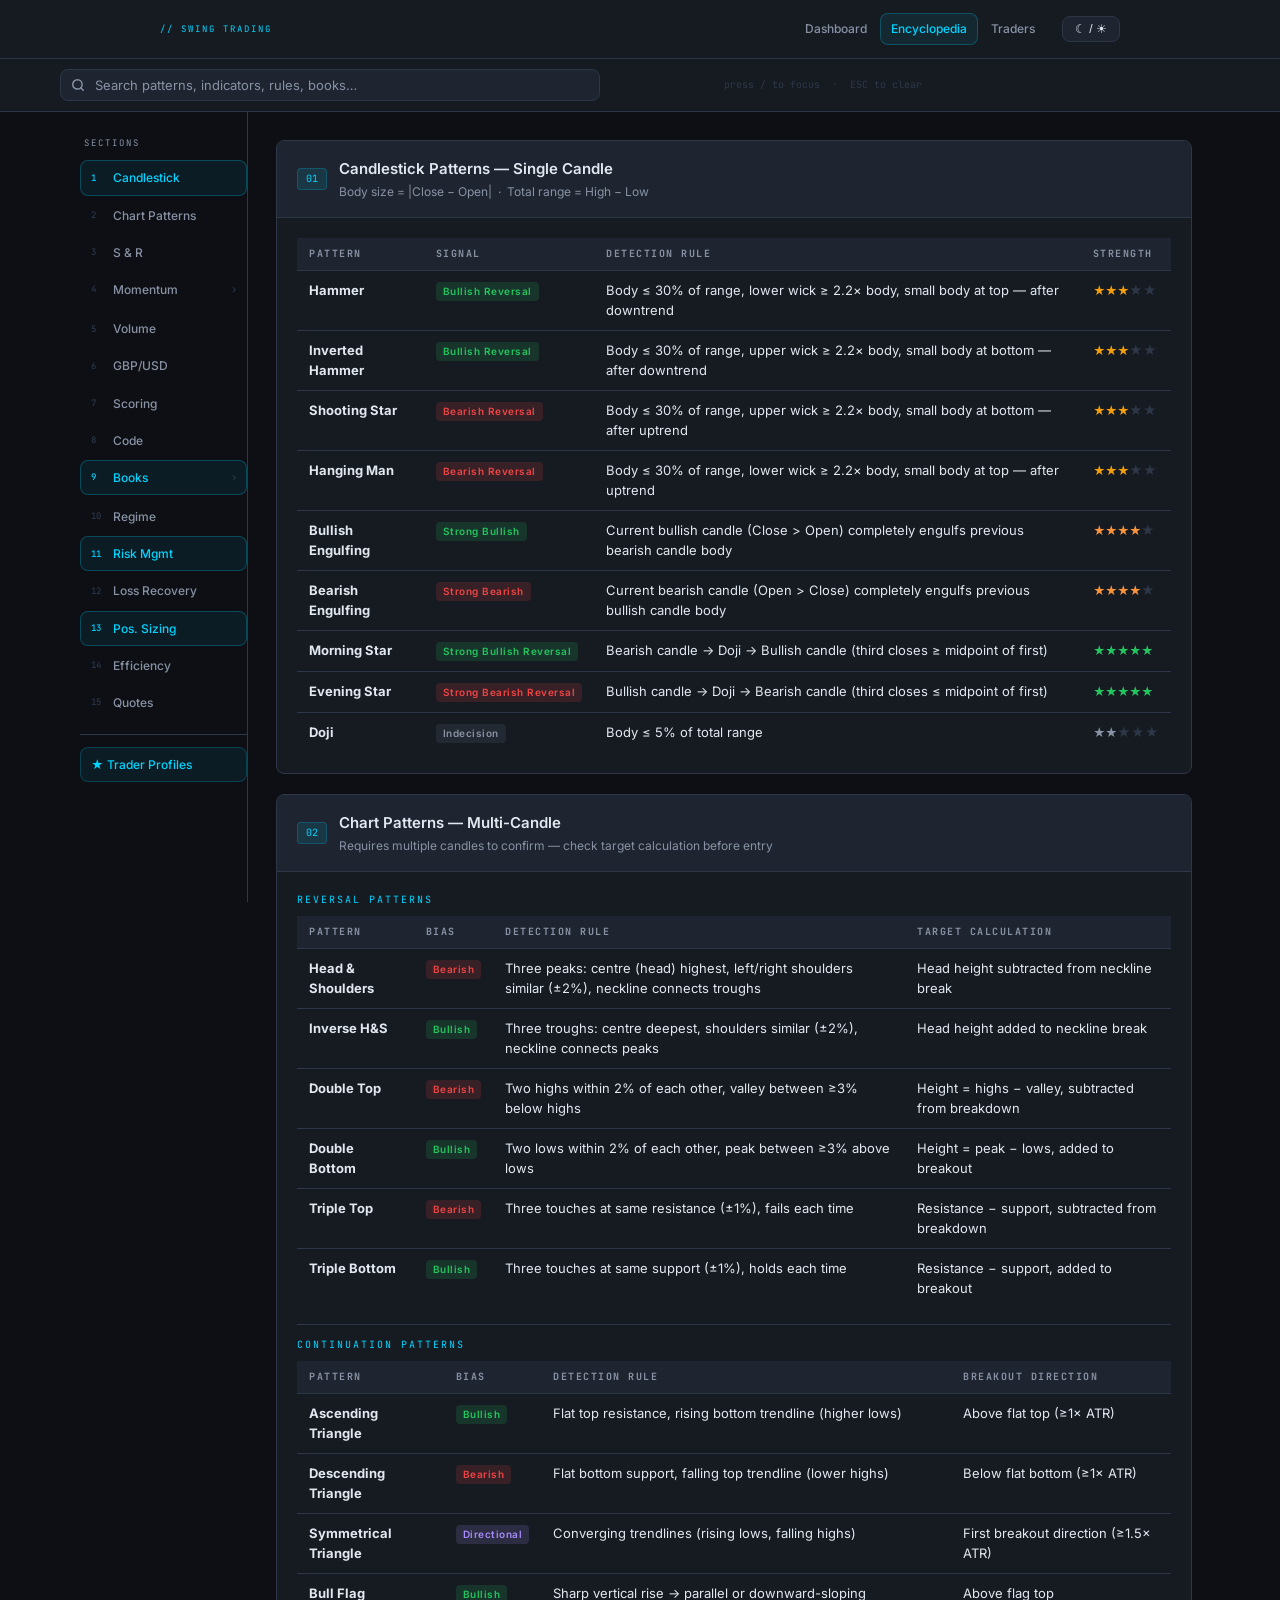
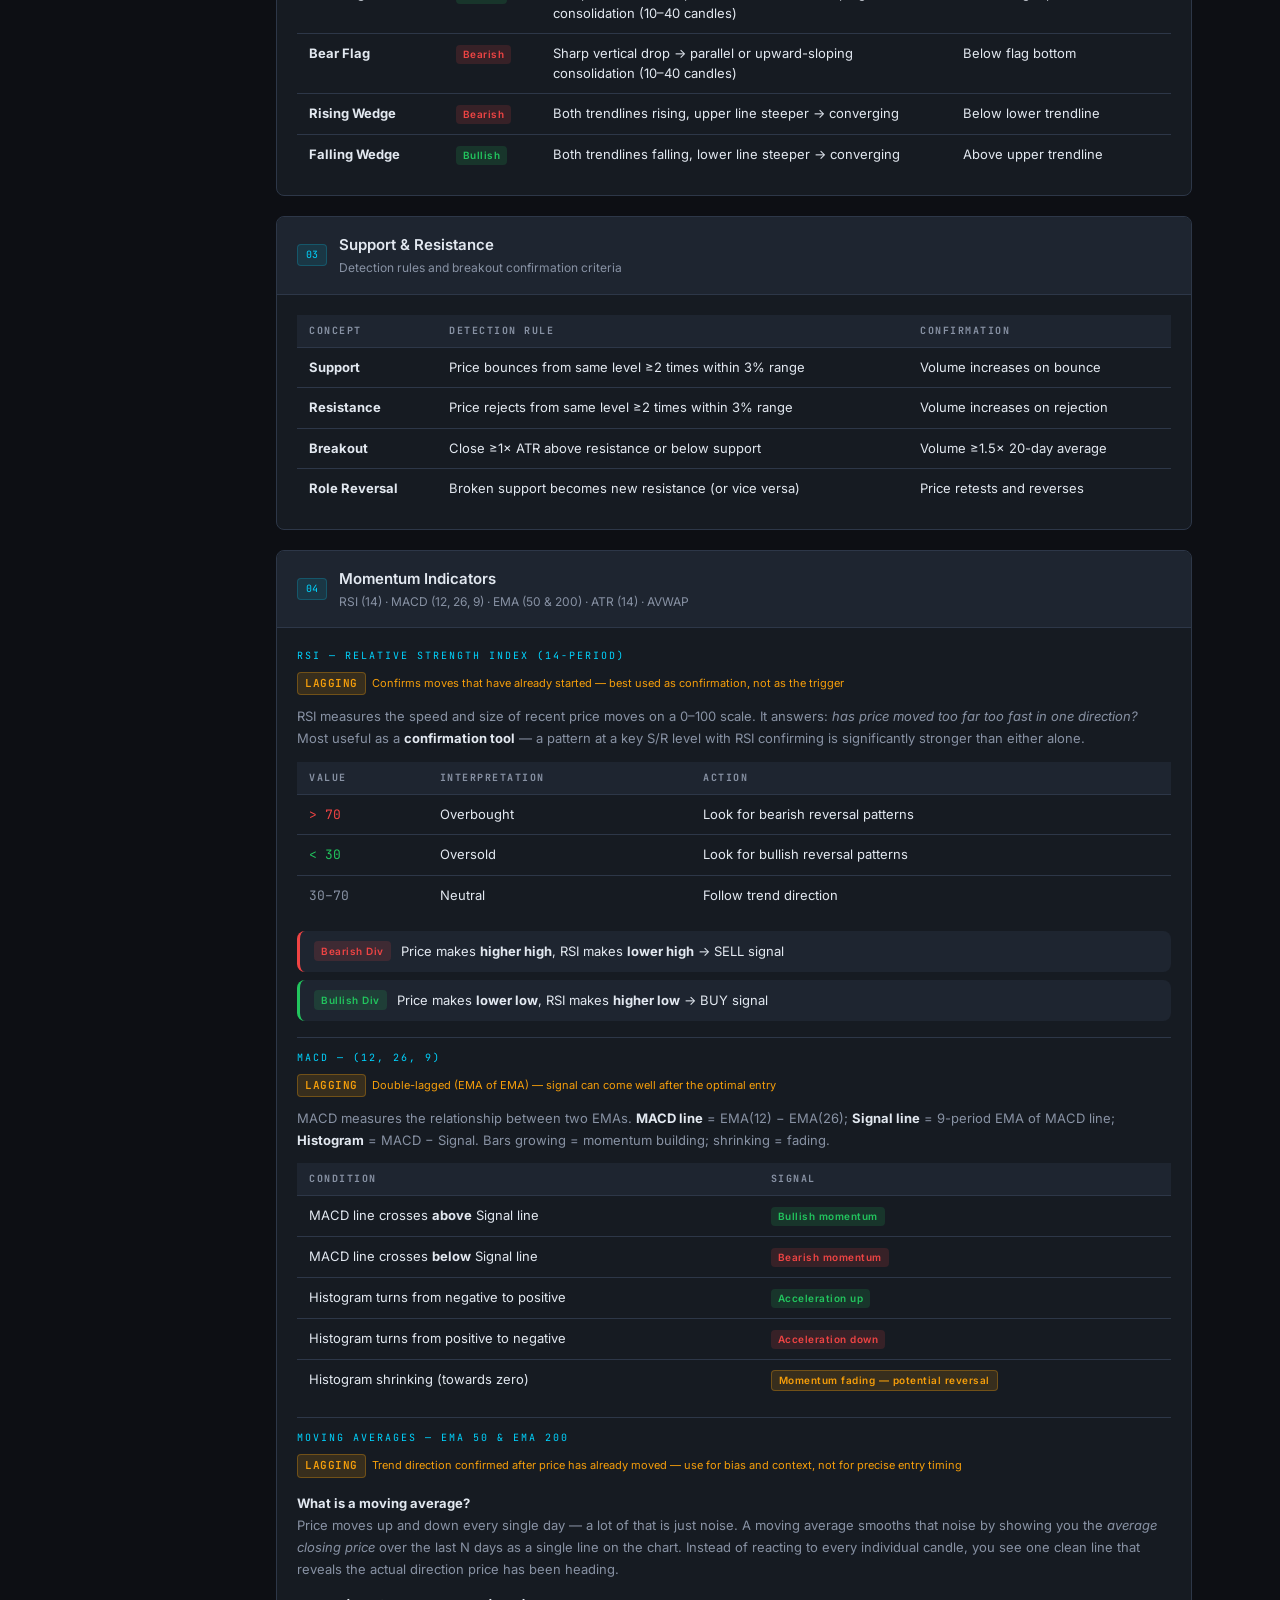
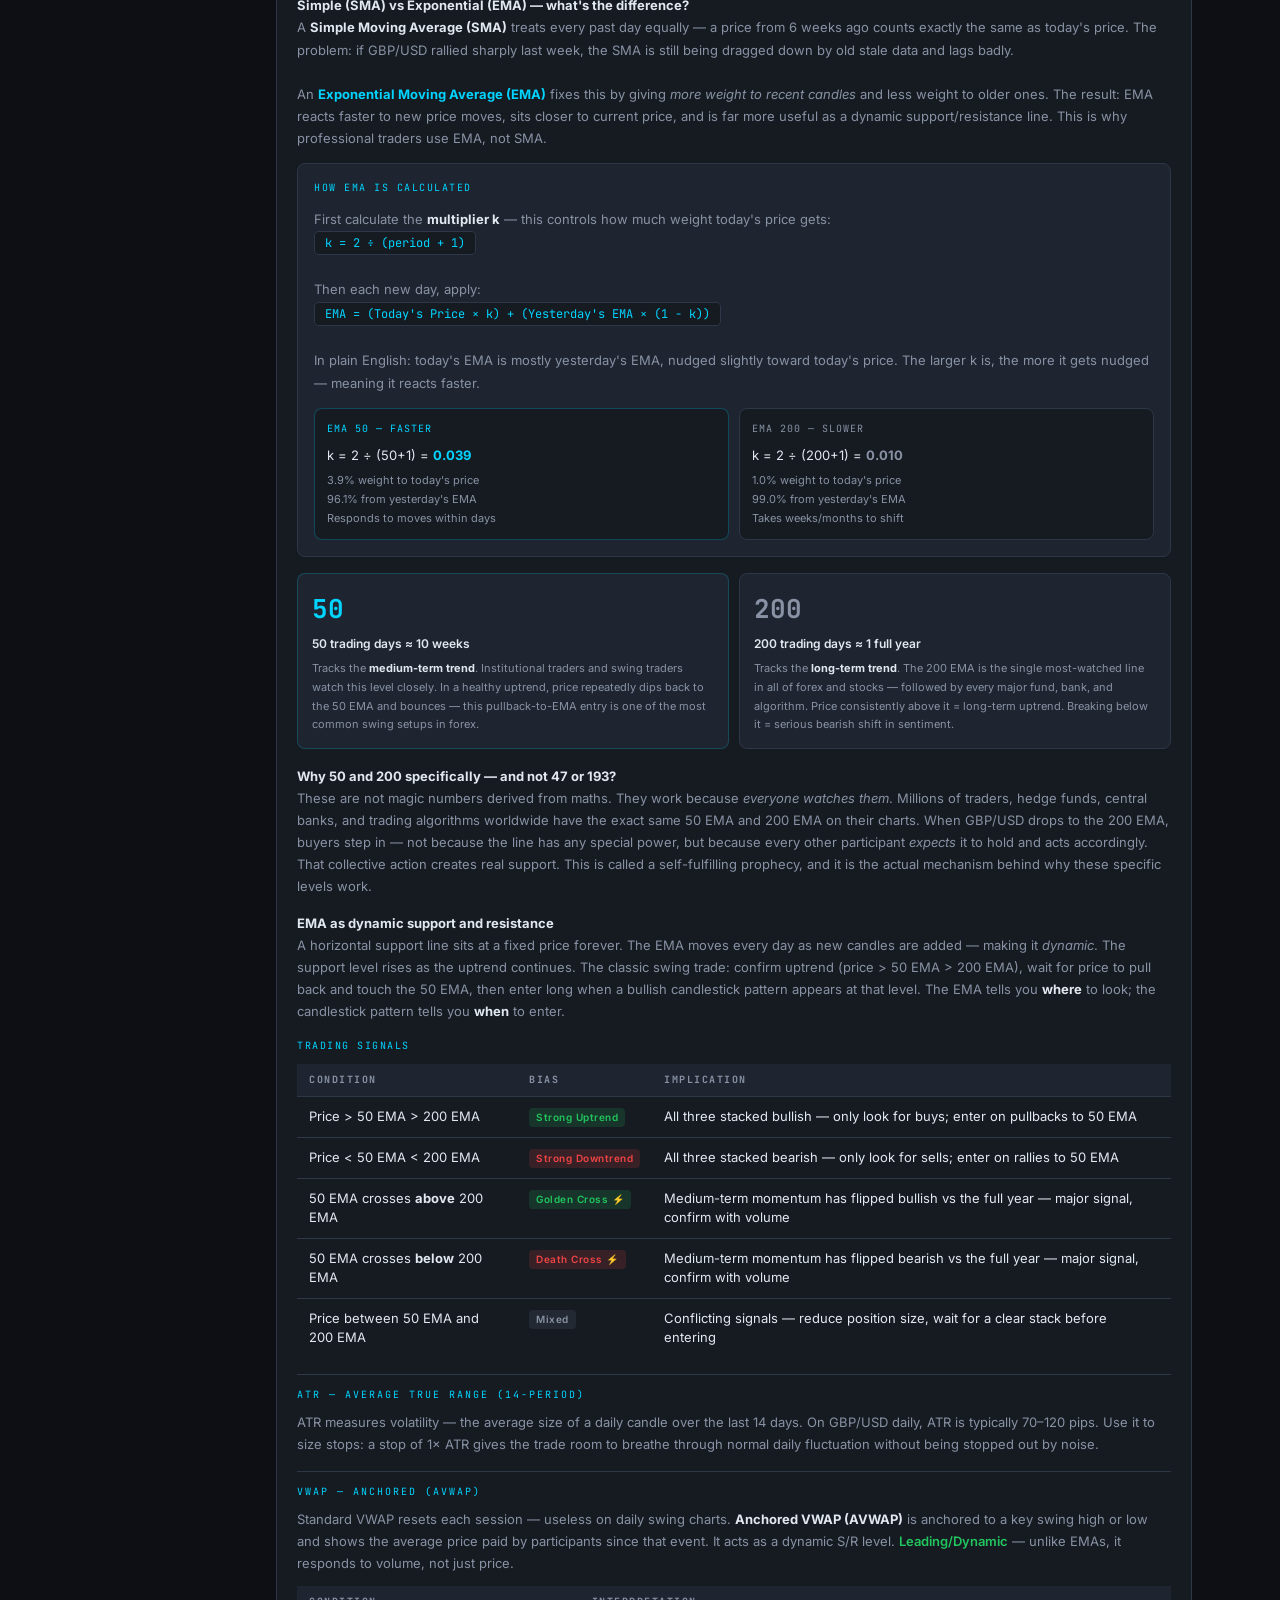
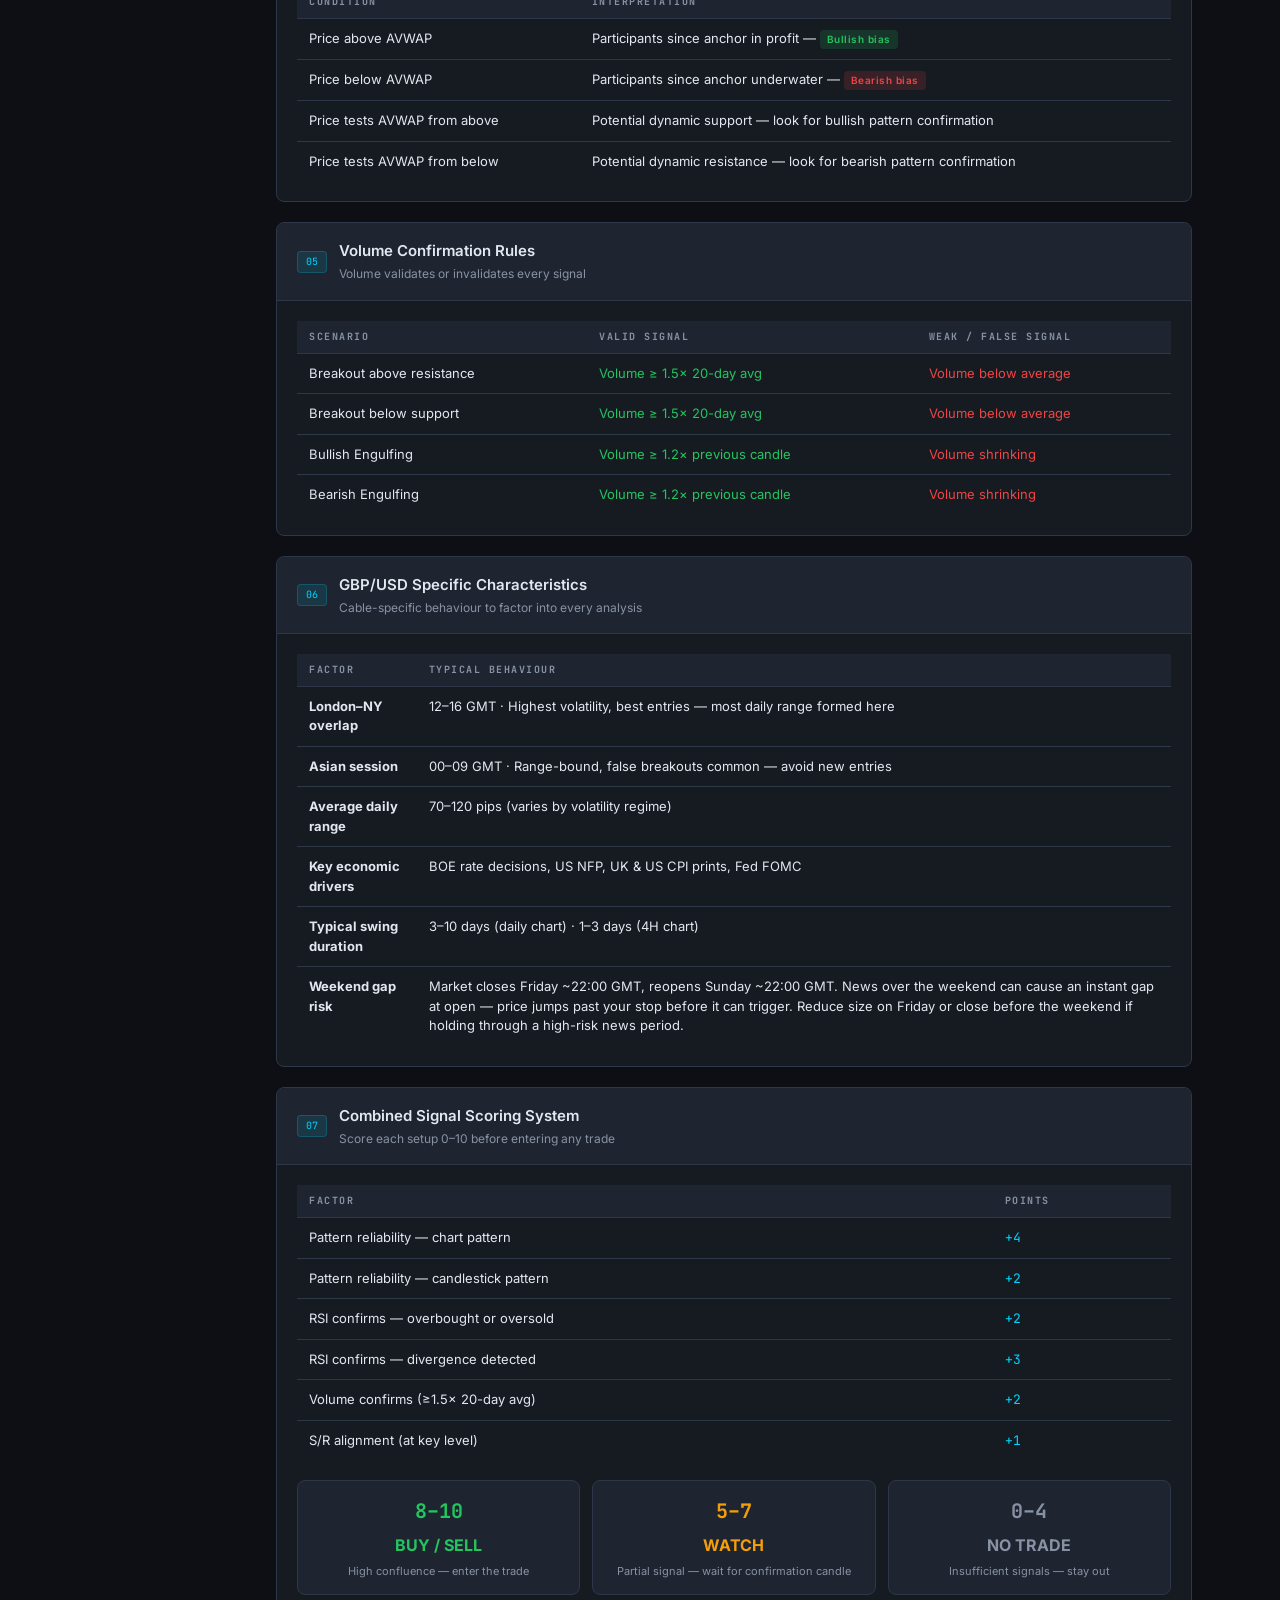
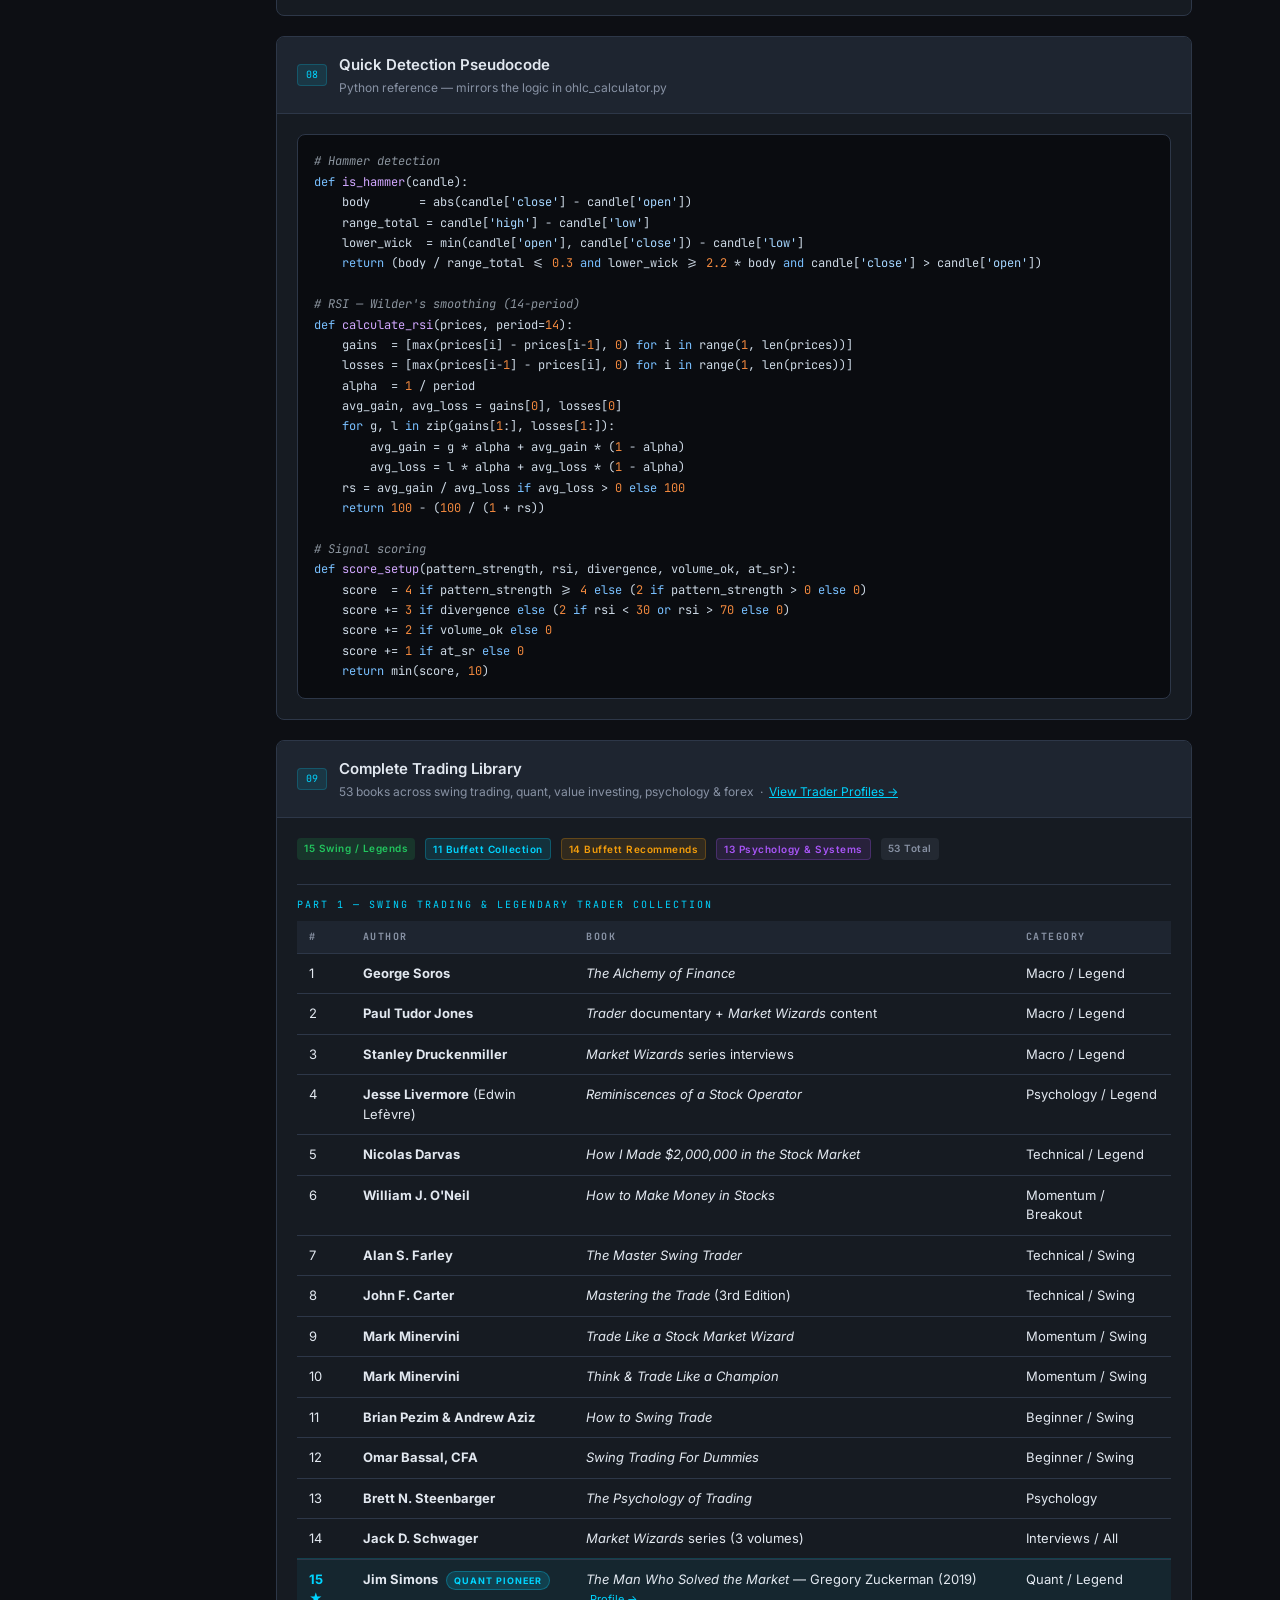
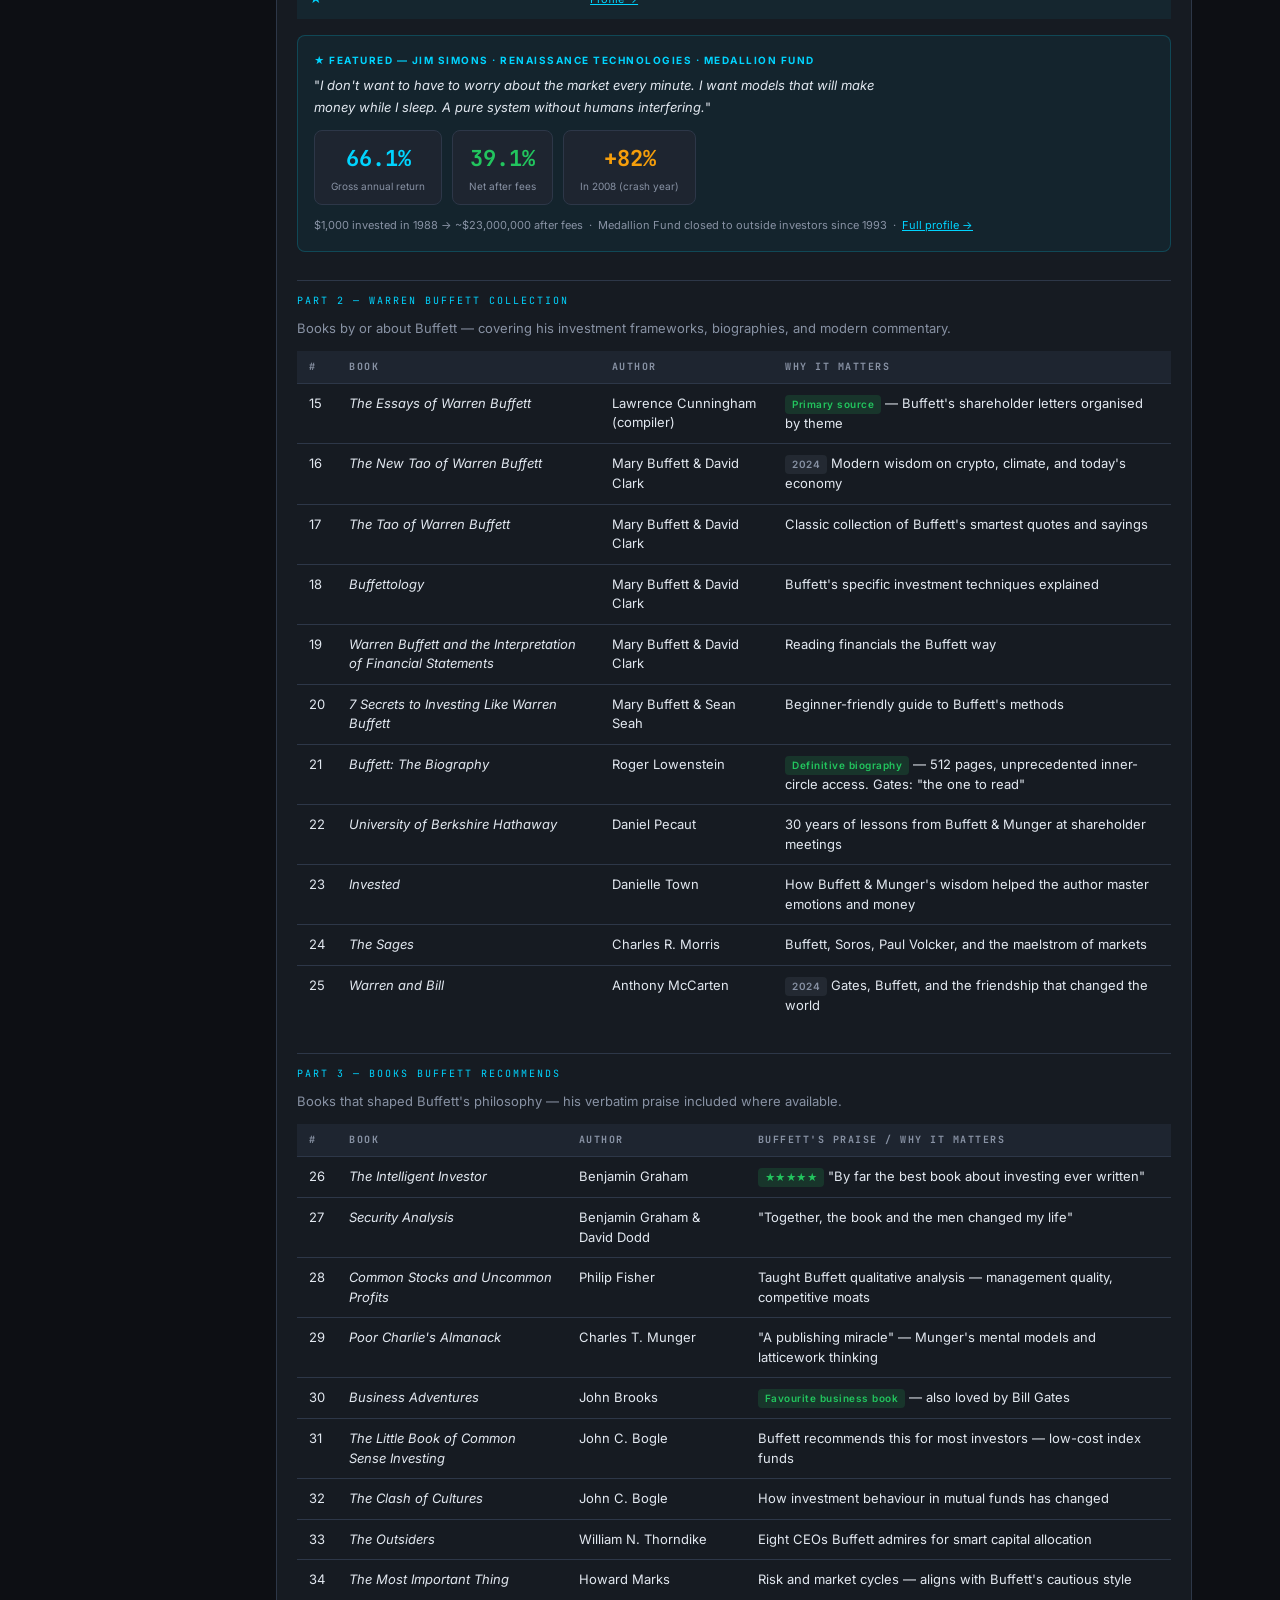
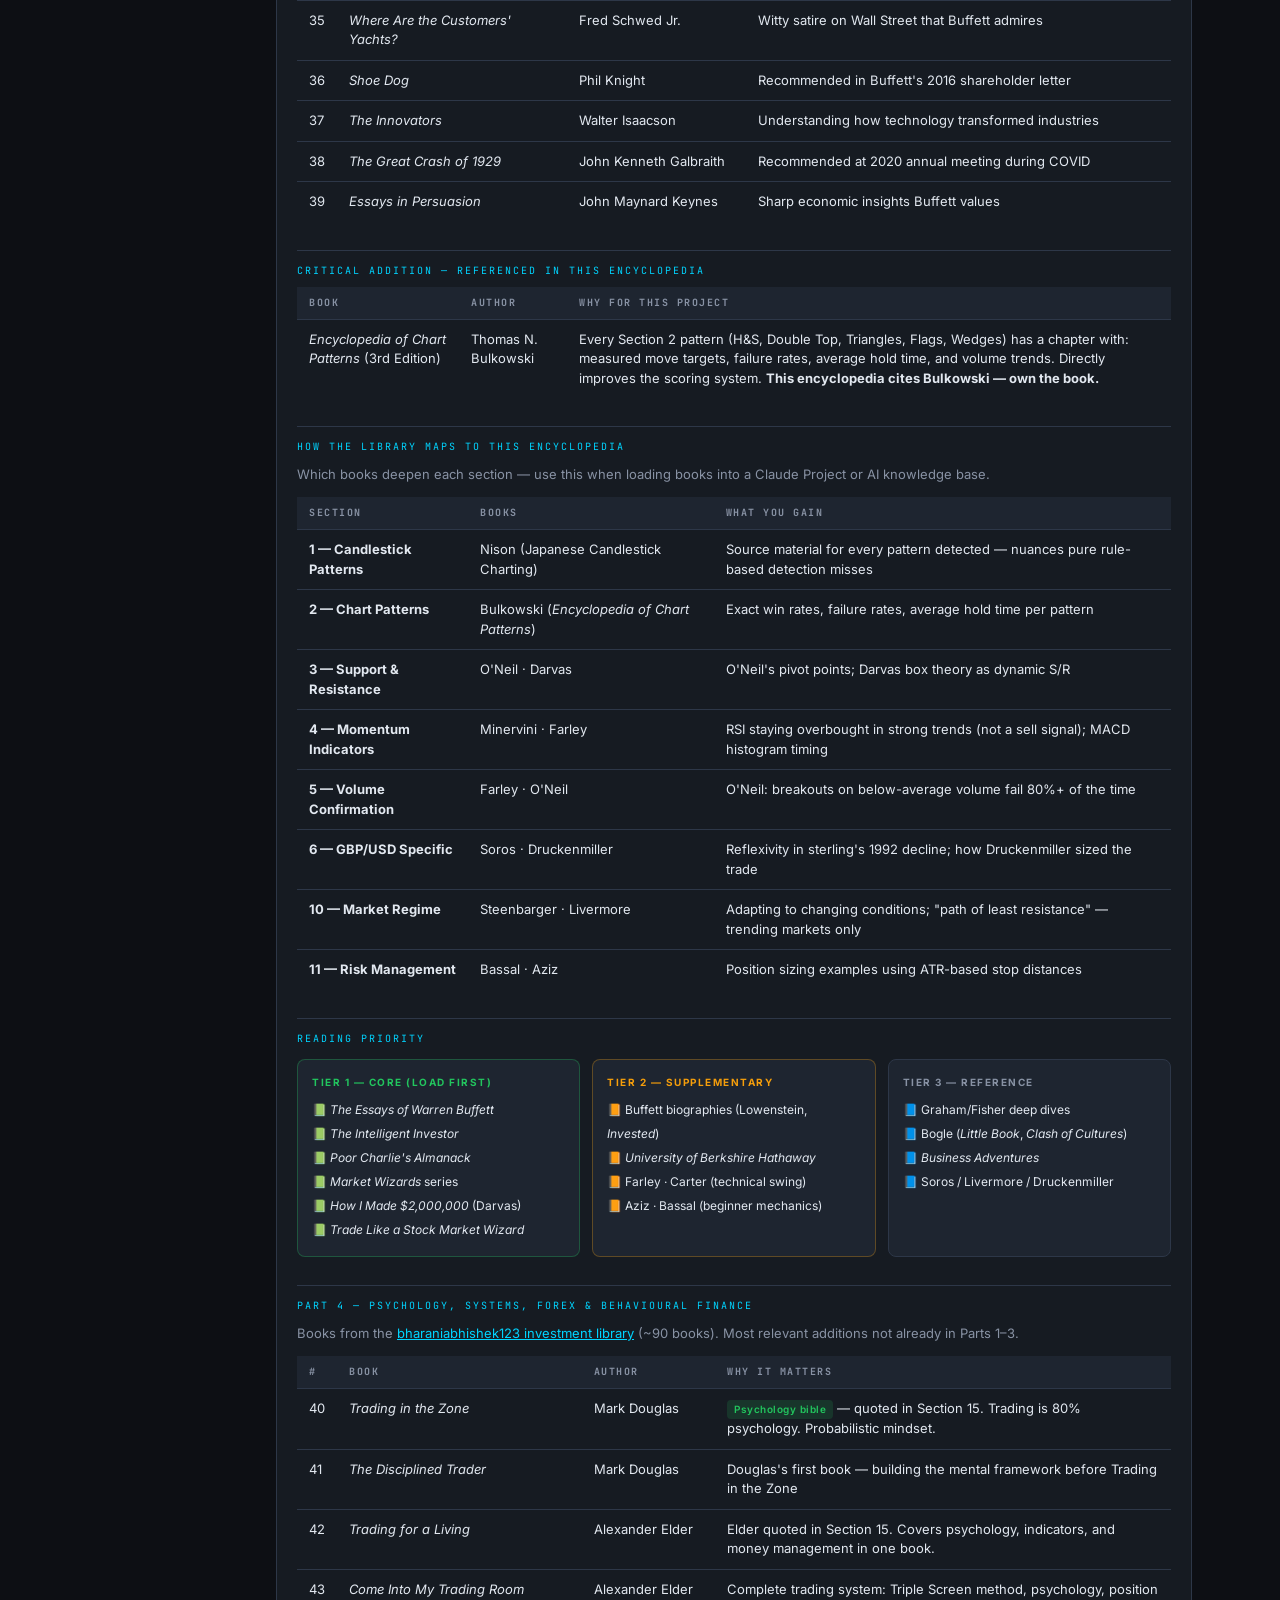
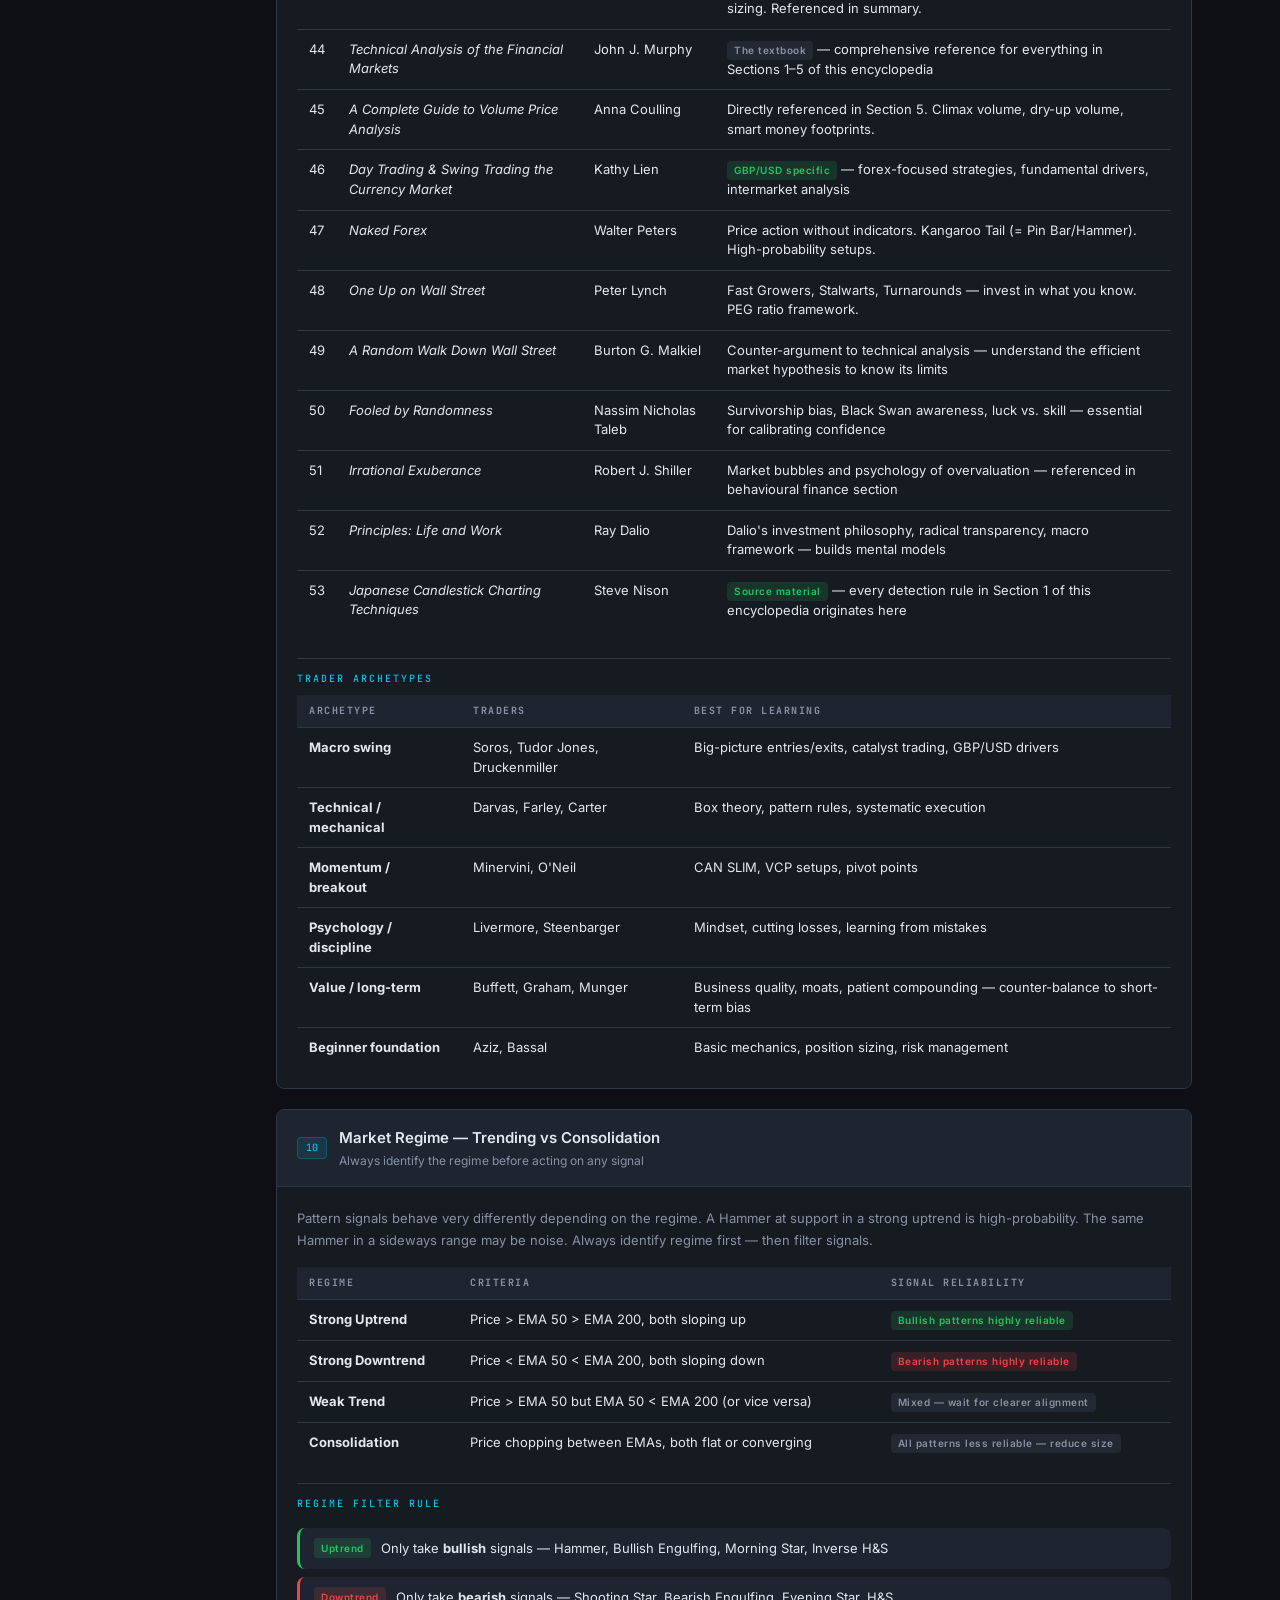
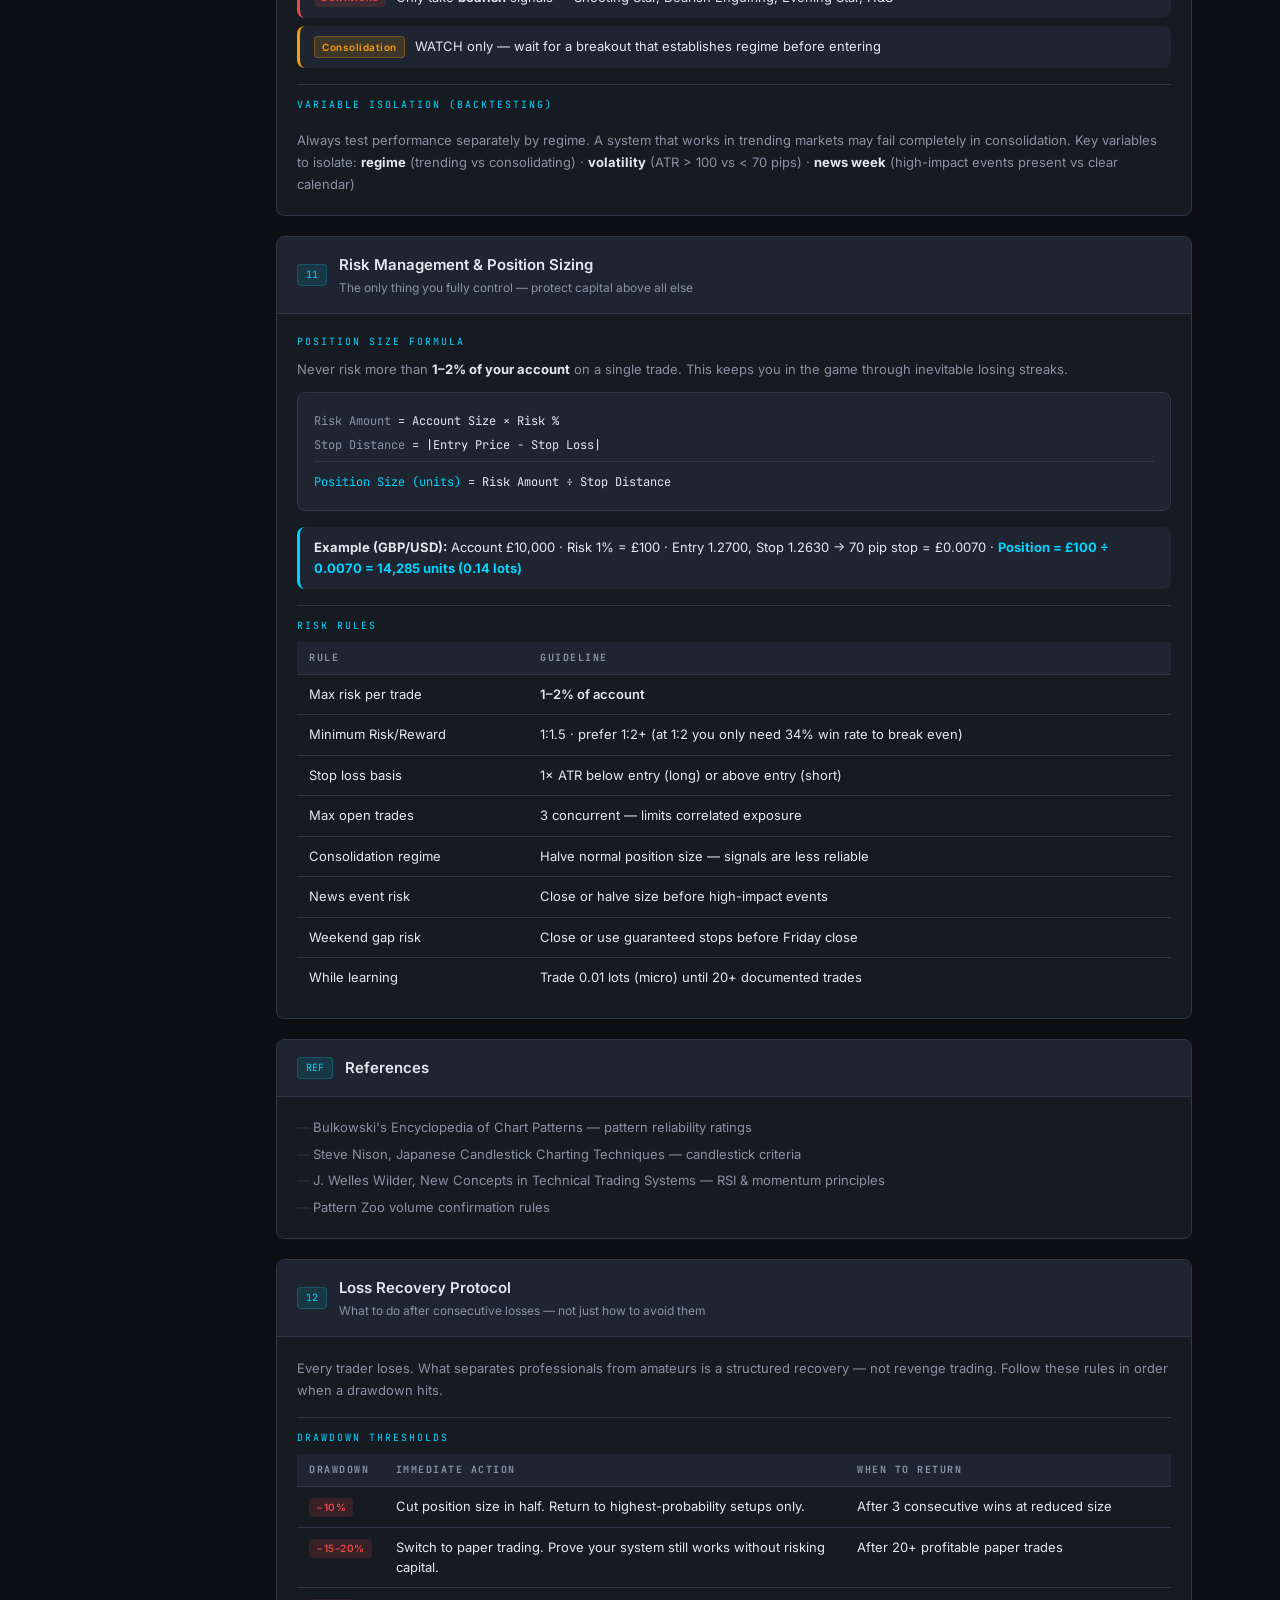
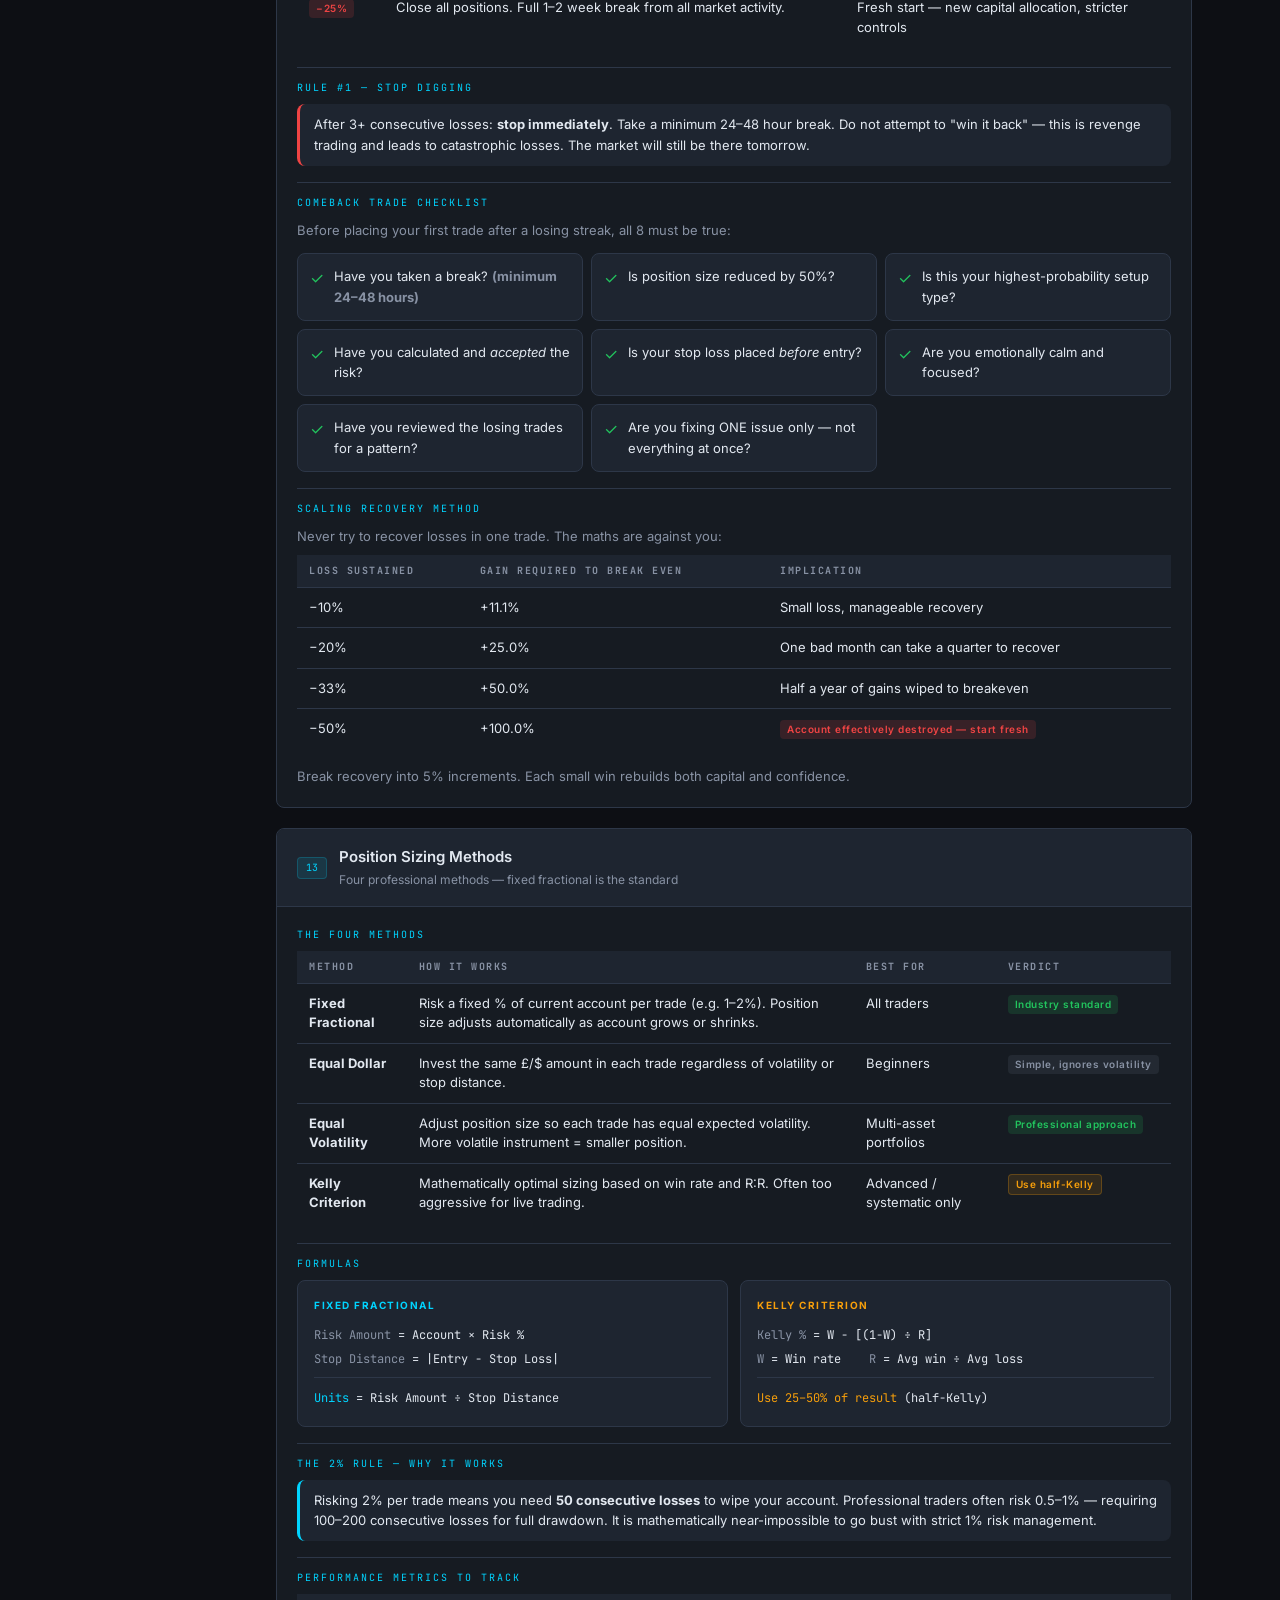
==== commit 8e7a061a: "Shared header CSS, traders sidebar, wiki links, back to top - Extract shared header/nav CSS into sty" ====
--- a/Trading/encyclopedia.html
+++ b/Trading/encyclopedia.html
@@ -7,6 +7,7 @@
 <title>Encyclopedia — GBP/USD Swing Trading</title>
 <link rel="preconnect" href="https://fonts.googleapis.com">
 <link href="https://fonts.googleapis.com/css2?family=Inter:wght@400;500;600;700&family=JetBrains+Mono:wght@400;500&display=swap" rel="stylesheet">
+<link rel="stylesheet" href="../styles/site.css">
 
 <script>
   (function(){
@@ -54,43 +55,7 @@
     line-height: 1.6;
   }
 
-  /* ── Header ── */
-  header {
-    background: var(--surface);
-    border-bottom: 1px solid var(--border);
-    padding: 0 24px;
-    position: sticky;
-    top: 0;
-    z-index: 100;
-  }
-  .header-inner {
-    max-width: 1160px;
-    margin: 0 auto;
-    display: flex;
-    align-items: center;
-    justify-content: space-between;
-    height: 58px;
-    gap: 16px;
-  }
-  .header-brand { display: flex; align-items: center; gap: 10px; flex: 1; min-width: 0; }
-  .header-label { font-family: var(--mono); font-size: 9px; color: var(--accent); letter-spacing: 2px; text-transform: uppercase; white-space: nowrap; }
   h1 { font-size: 18px; font-weight: 700; }
-  .site-nav { display: flex; align-items: center; gap: 2px; }
-  .site-nav-link { font-size: 12px; font-weight: 500; color: var(--muted); padding: 5px 10px; border-radius: var(--radius); border: 1px solid transparent; text-decoration: none; transition: color .15s, background .15s, border-color .15s; white-space: nowrap; }
-  .site-nav-link:hover { color: var(--text); background: var(--surface2); border-color: var(--border); text-decoration: none; }
-  .site-nav-link.active { color: var(--accent); background: rgba(0,212,255,.07); border-color: rgba(0,212,255,.25); }
-  .header-controls { display: flex; align-items: center; gap: 10px; }
-  .theme-btn {
-    background: var(--surface2);
-    border: 1px solid var(--border);
-    color: var(--text);
-    padding: 5px 10px;
-    border-radius: var(--radius);
-    cursor: pointer;
-    font-size: 12px;
-    transition: border-color .15s;
-  }
-  .theme-btn:hover { border-color: var(--accent); }
 
   /* ── Layout ── */
   .page-body {
--- a/styles/site.css
+++ b/styles/site.css
@@ -0,0 +1,87 @@
+/* ═══════════════════════════════════════════════════════════════════════════
+   site.css — Shared header + navigation styles
+   Linked from every page. CSS custom properties (--var) are defined
+   per-page in each <style> block's :root since token values are the same.
+   ═══════════════════════════════════════════════════════════════════════════ */
+
+/* ── Header shell ── */
+header {
+  background: var(--surface);
+  border-bottom: 1px solid var(--border);
+  padding: 0 24px;
+  position: sticky;
+  top: 0;
+  z-index: 100;
+}
+.header-inner {
+  max-width: var(--max-w);
+  margin: 0 auto;
+  display: flex;
+  align-items: center;
+  gap: 16px;
+  height: 58px;
+}
+.header-brand {
+  display: flex;
+  align-items: center;
+  gap: 10px;
+  flex: 1;
+  min-width: 0;
+}
+.header-label {
+  font-family: var(--mono);
+  font-size: 9px;
+  color: var(--accent);
+  letter-spacing: 2px;
+  text-transform: uppercase;
+  white-space: nowrap;
+}
+
+/* ── Site navigation ── */
+.site-nav {
+  display: flex;
+  align-items: center;
+  gap: 2px;
+}
+.site-nav-link {
+  font-size: 12px;
+  font-weight: 500;
+  color: var(--muted);
+  padding: 5px 10px;
+  border-radius: var(--radius);
+  border: 1px solid transparent;
+  text-decoration: none;
+  transition: color .15s, background .15s, border-color .15s;
+  white-space: nowrap;
+}
+.site-nav-link:hover {
+  color: var(--text);
+  background: var(--surface2);
+  border-color: var(--border);
+  text-decoration: none;
+}
+.site-nav-link.active {
+  color: var(--accent);
+  background: rgba(0,212,255,.07);
+  border-color: rgba(0,212,255,.25);
+}
+
+/* ── Header controls (right side) ── */
+.header-controls {
+  display: flex;
+  align-items: center;
+  gap: 10px;
+}
+.theme-btn {
+  background: var(--surface2);
+  border: 1px solid var(--border);
+  color: var(--text);
+  padding: 5px 12px;
+  border-radius: var(--radius);
+  cursor: pointer;
+  font-size: 12px;
+  transition: border-color .15s;
+}
+.theme-btn:hover {
+  border-color: var(--accent);
+}
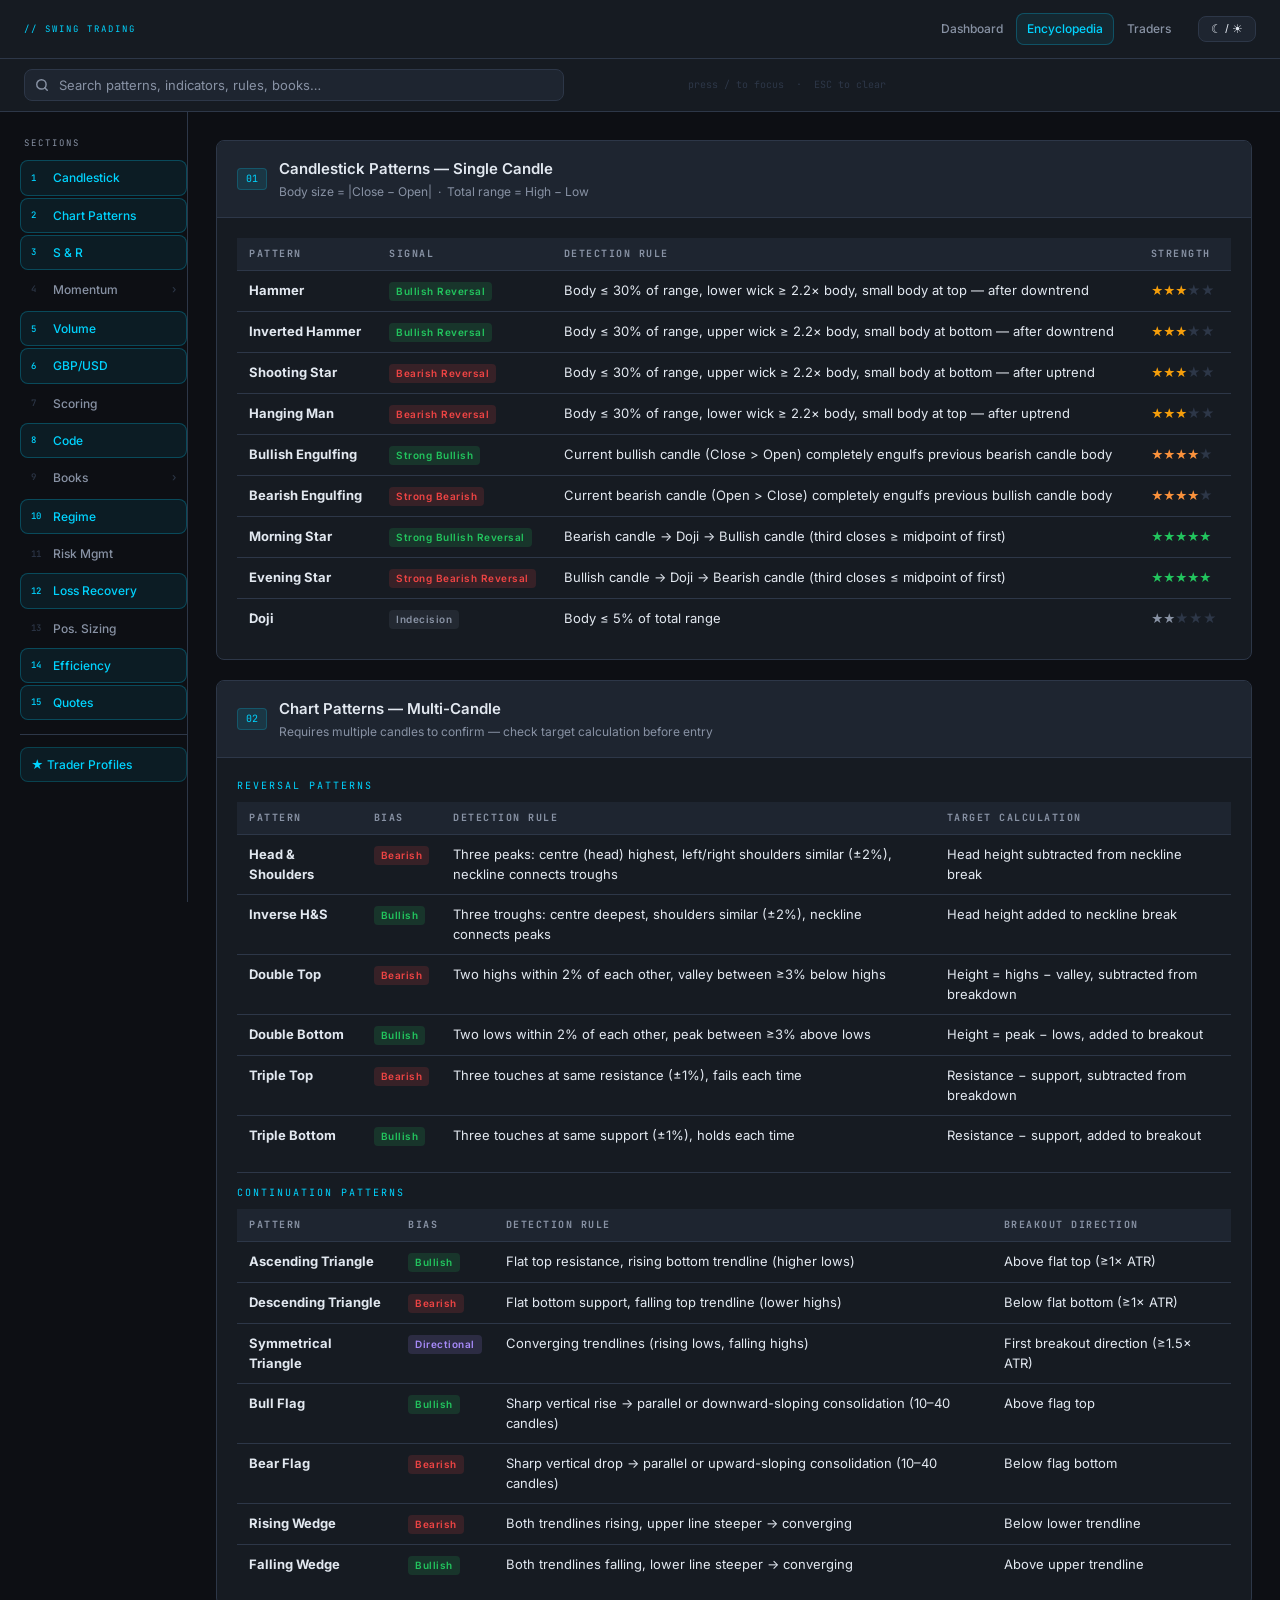
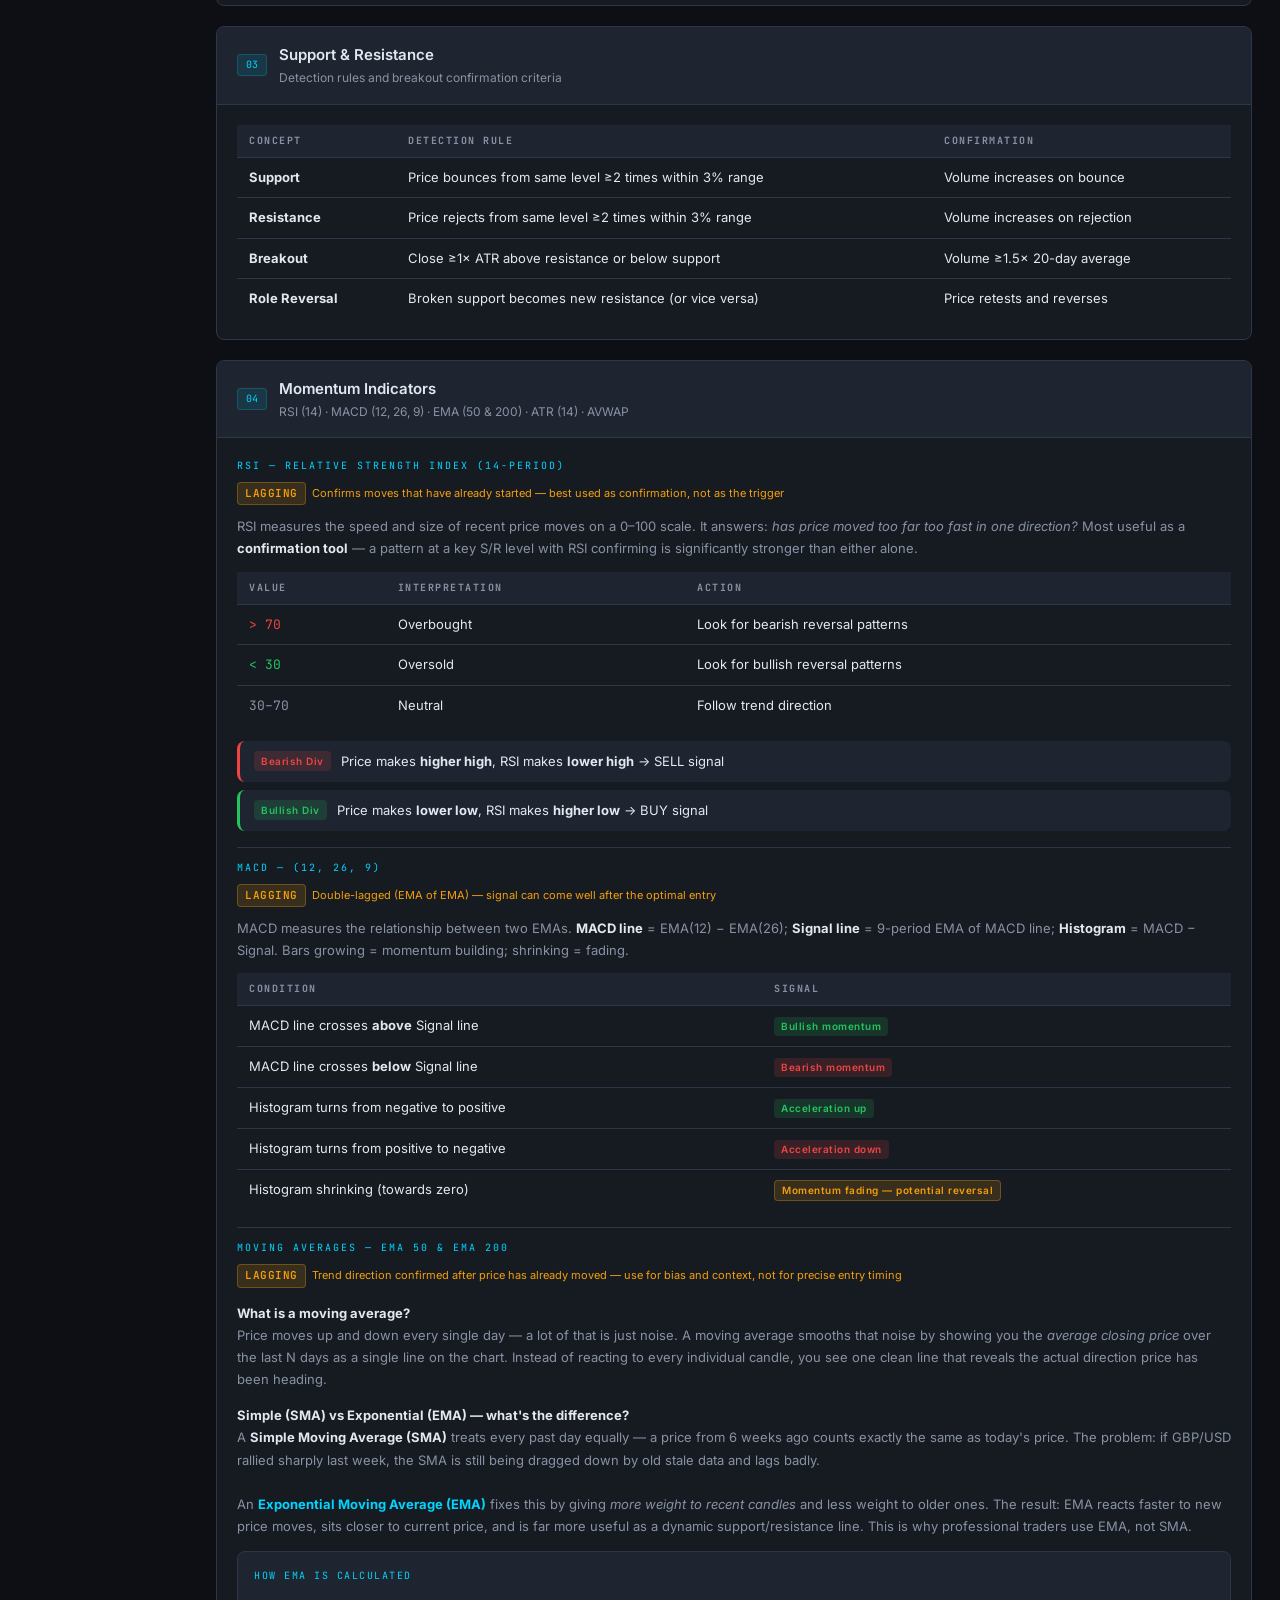
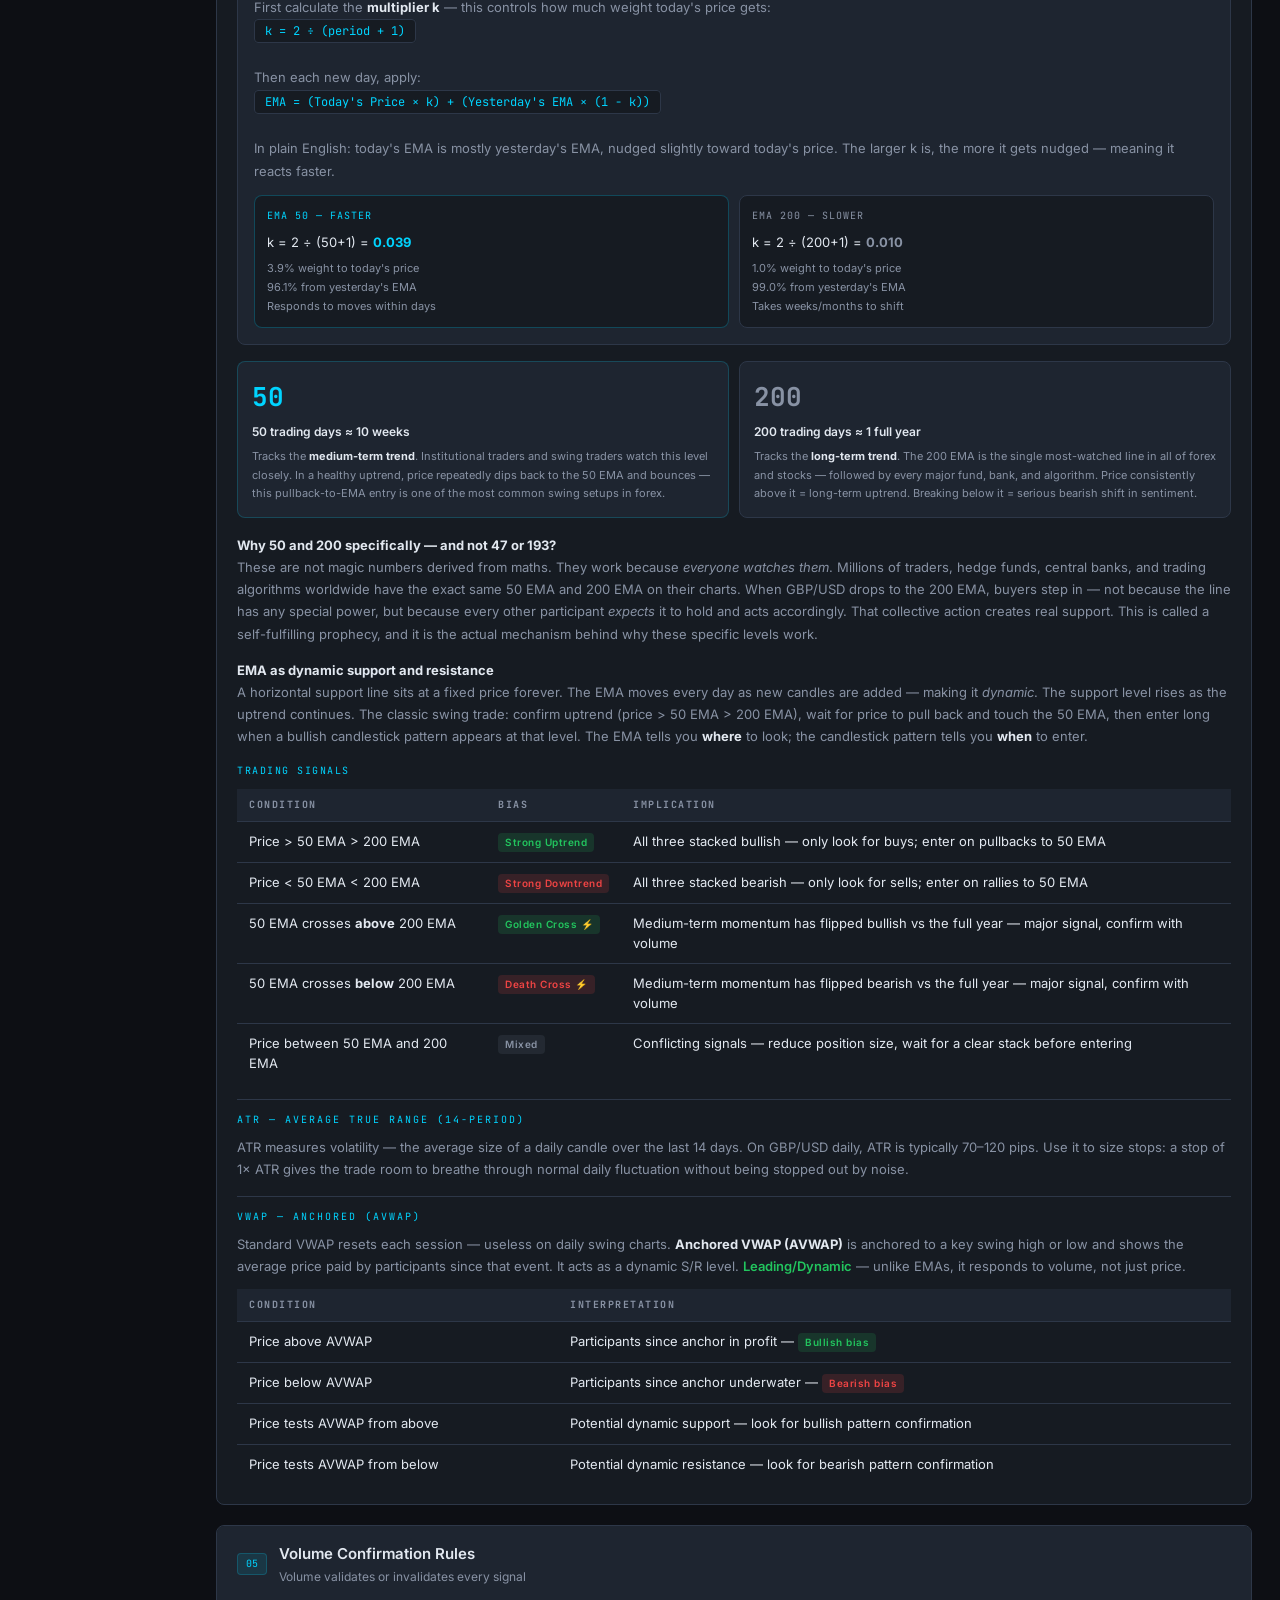
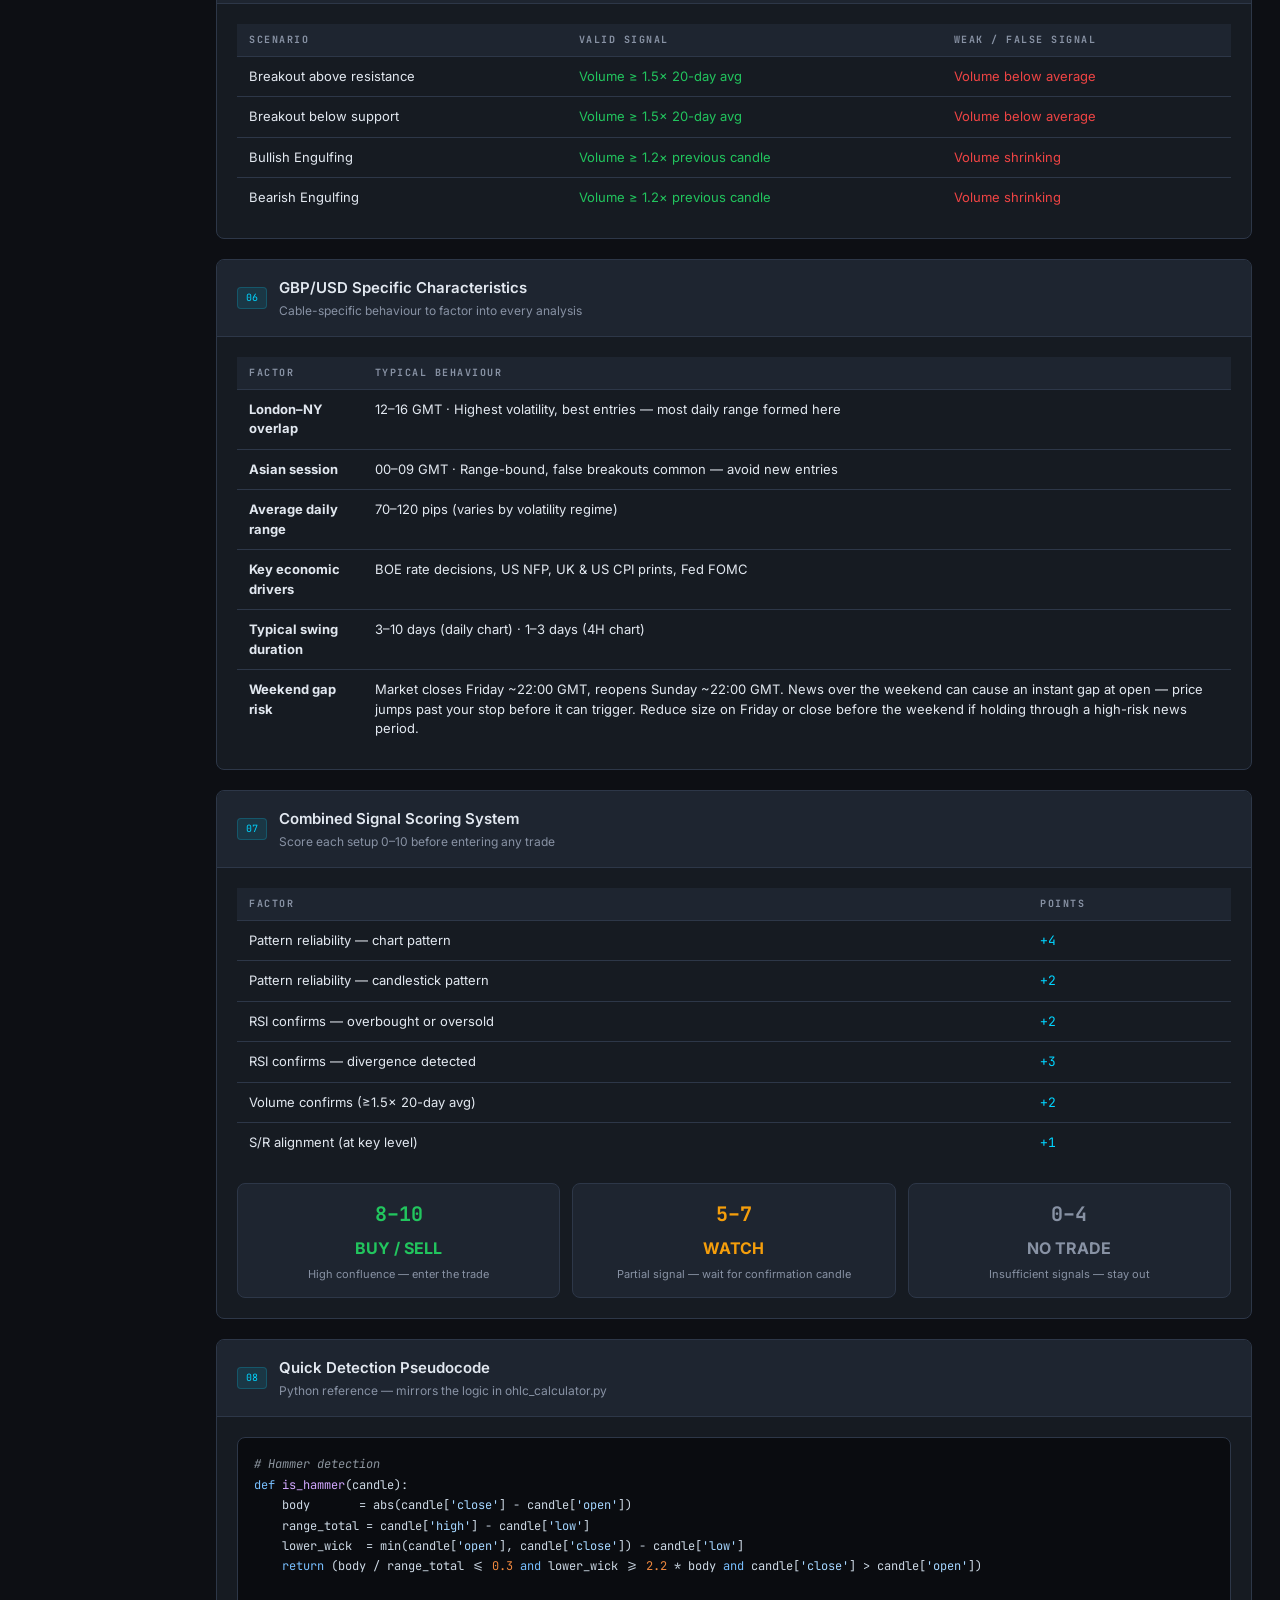
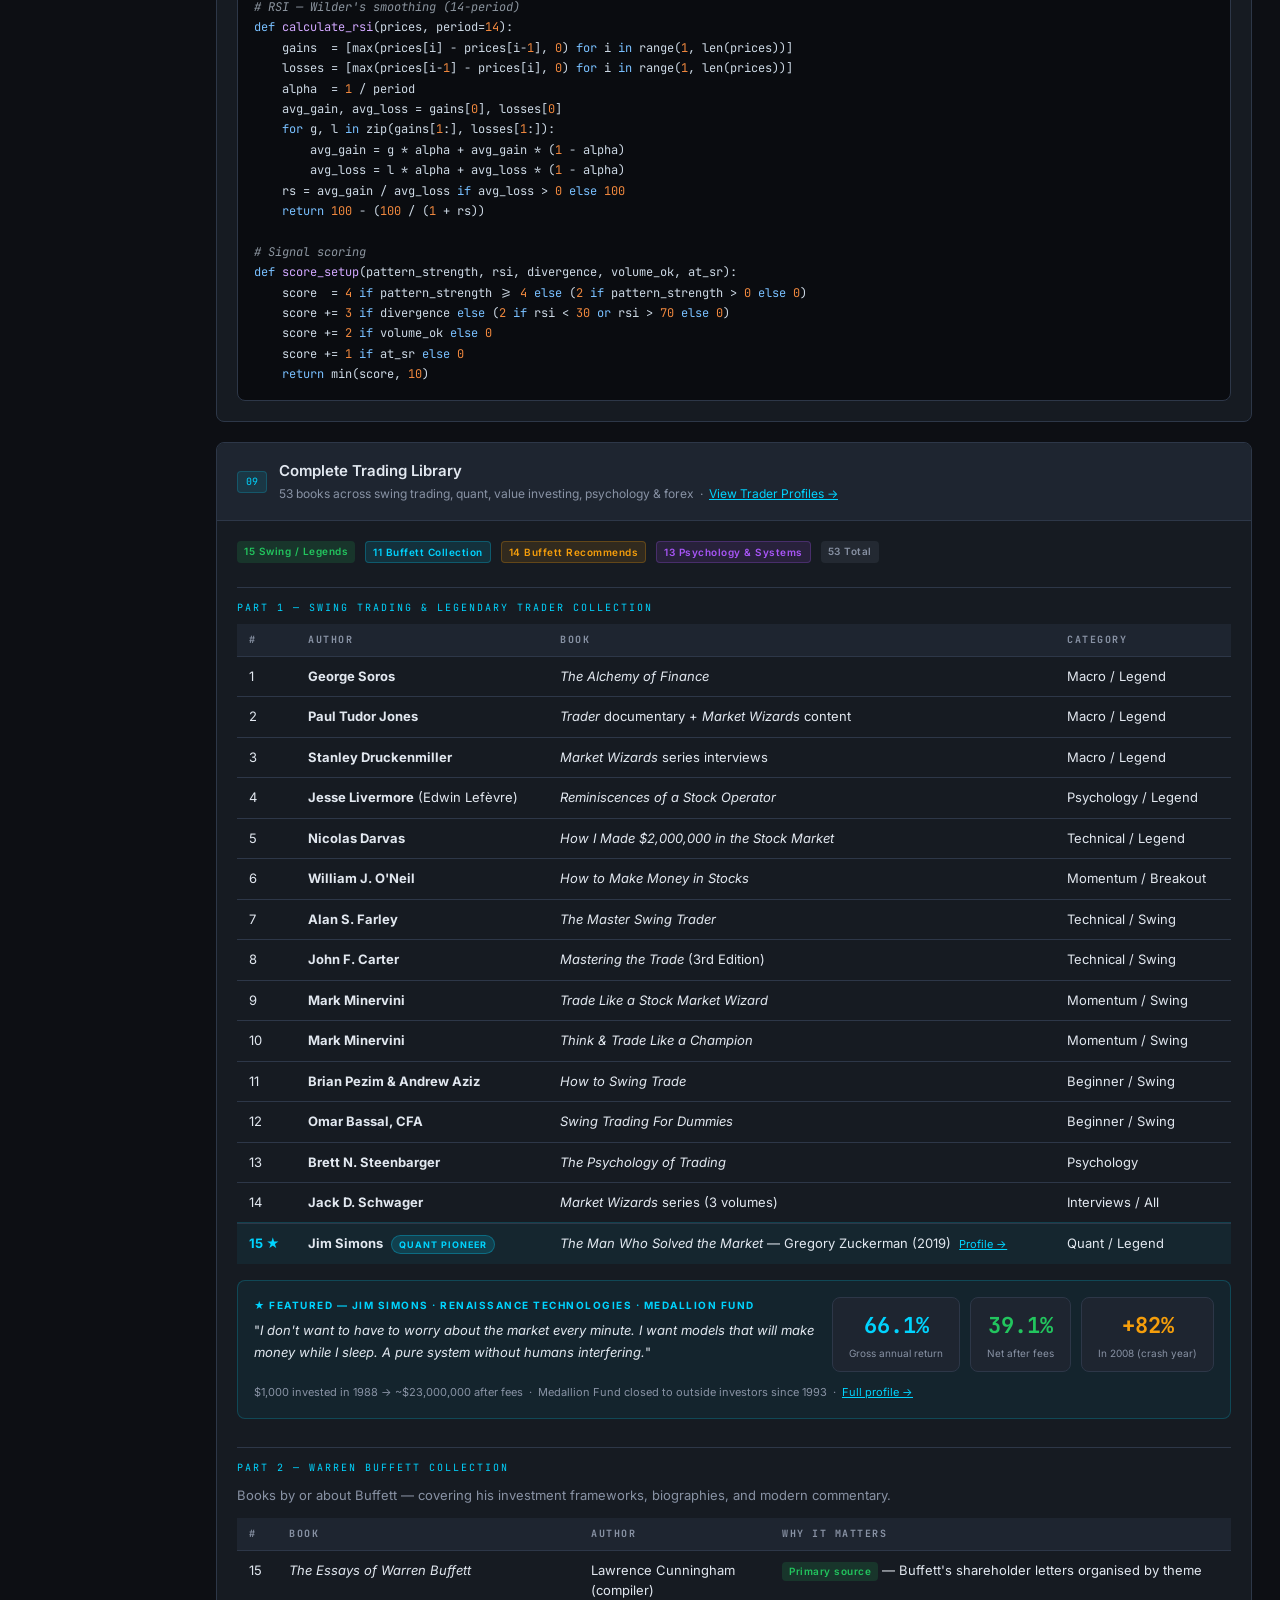
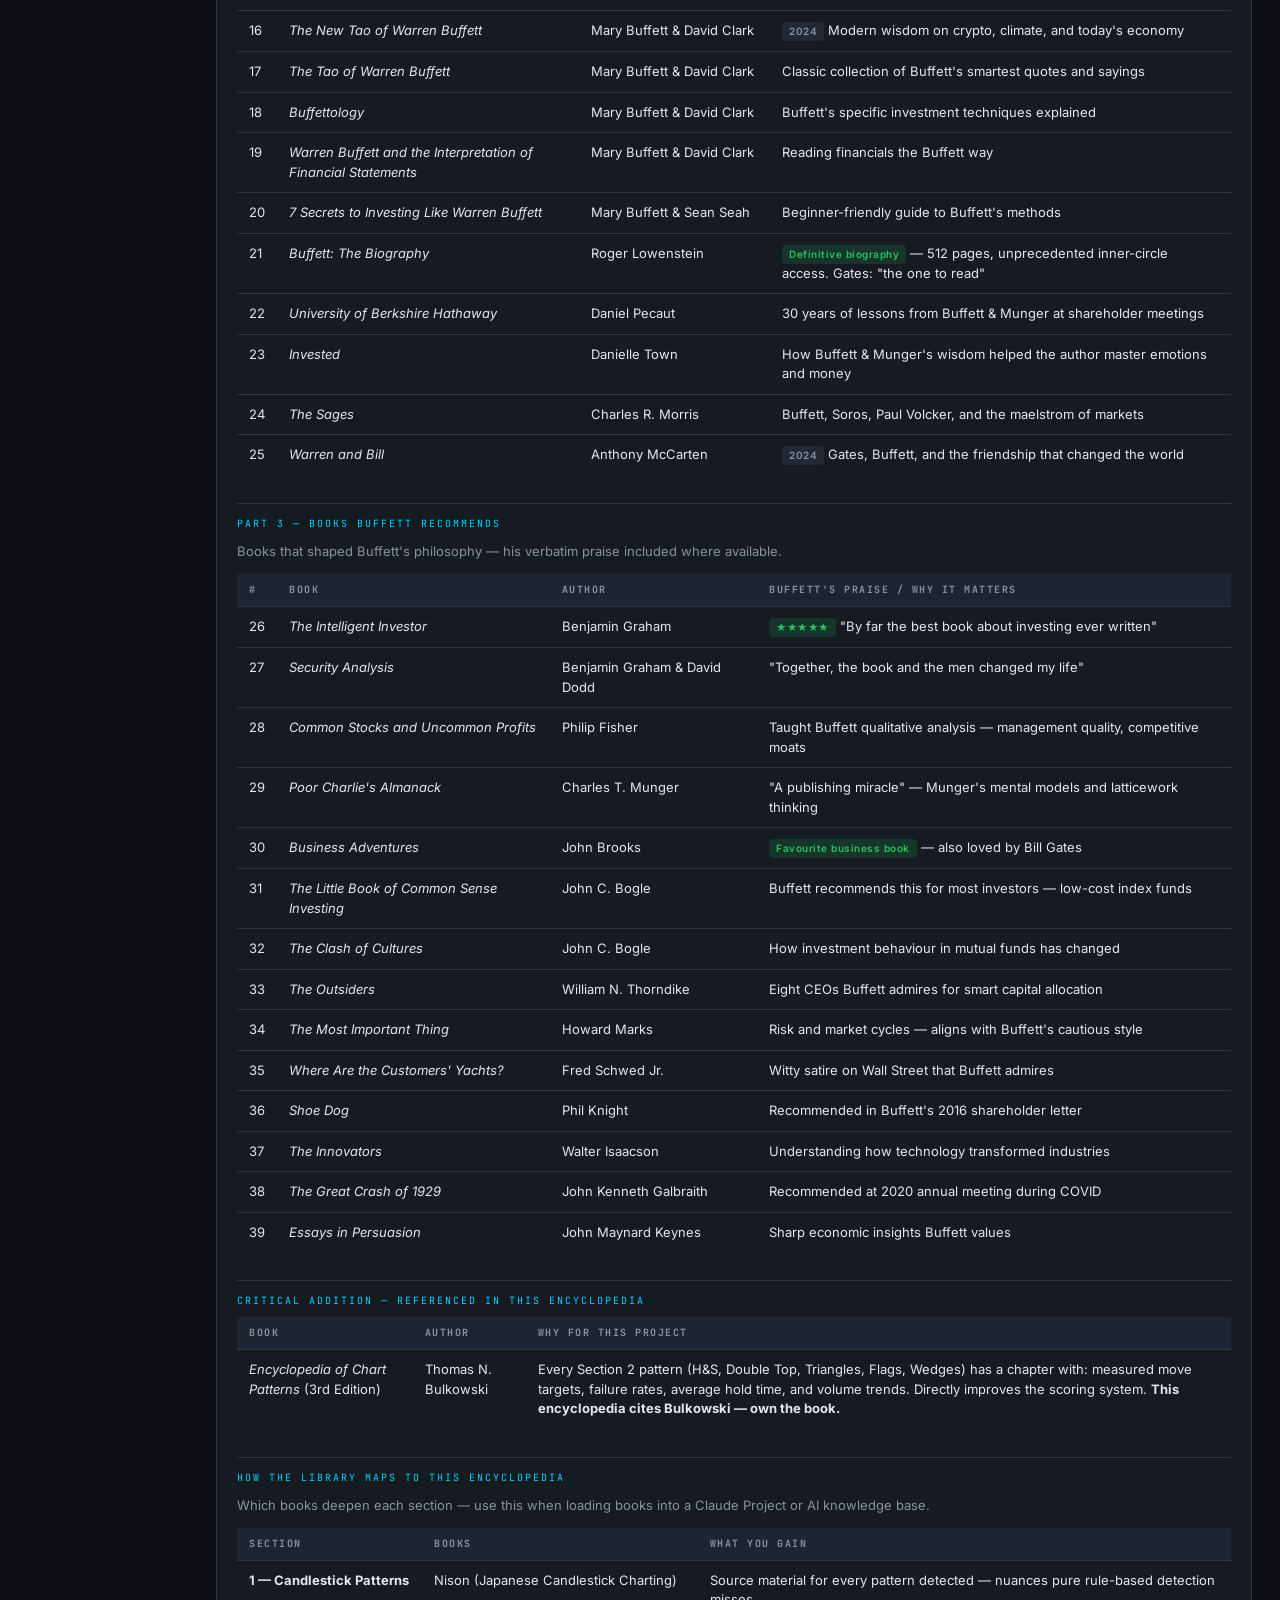
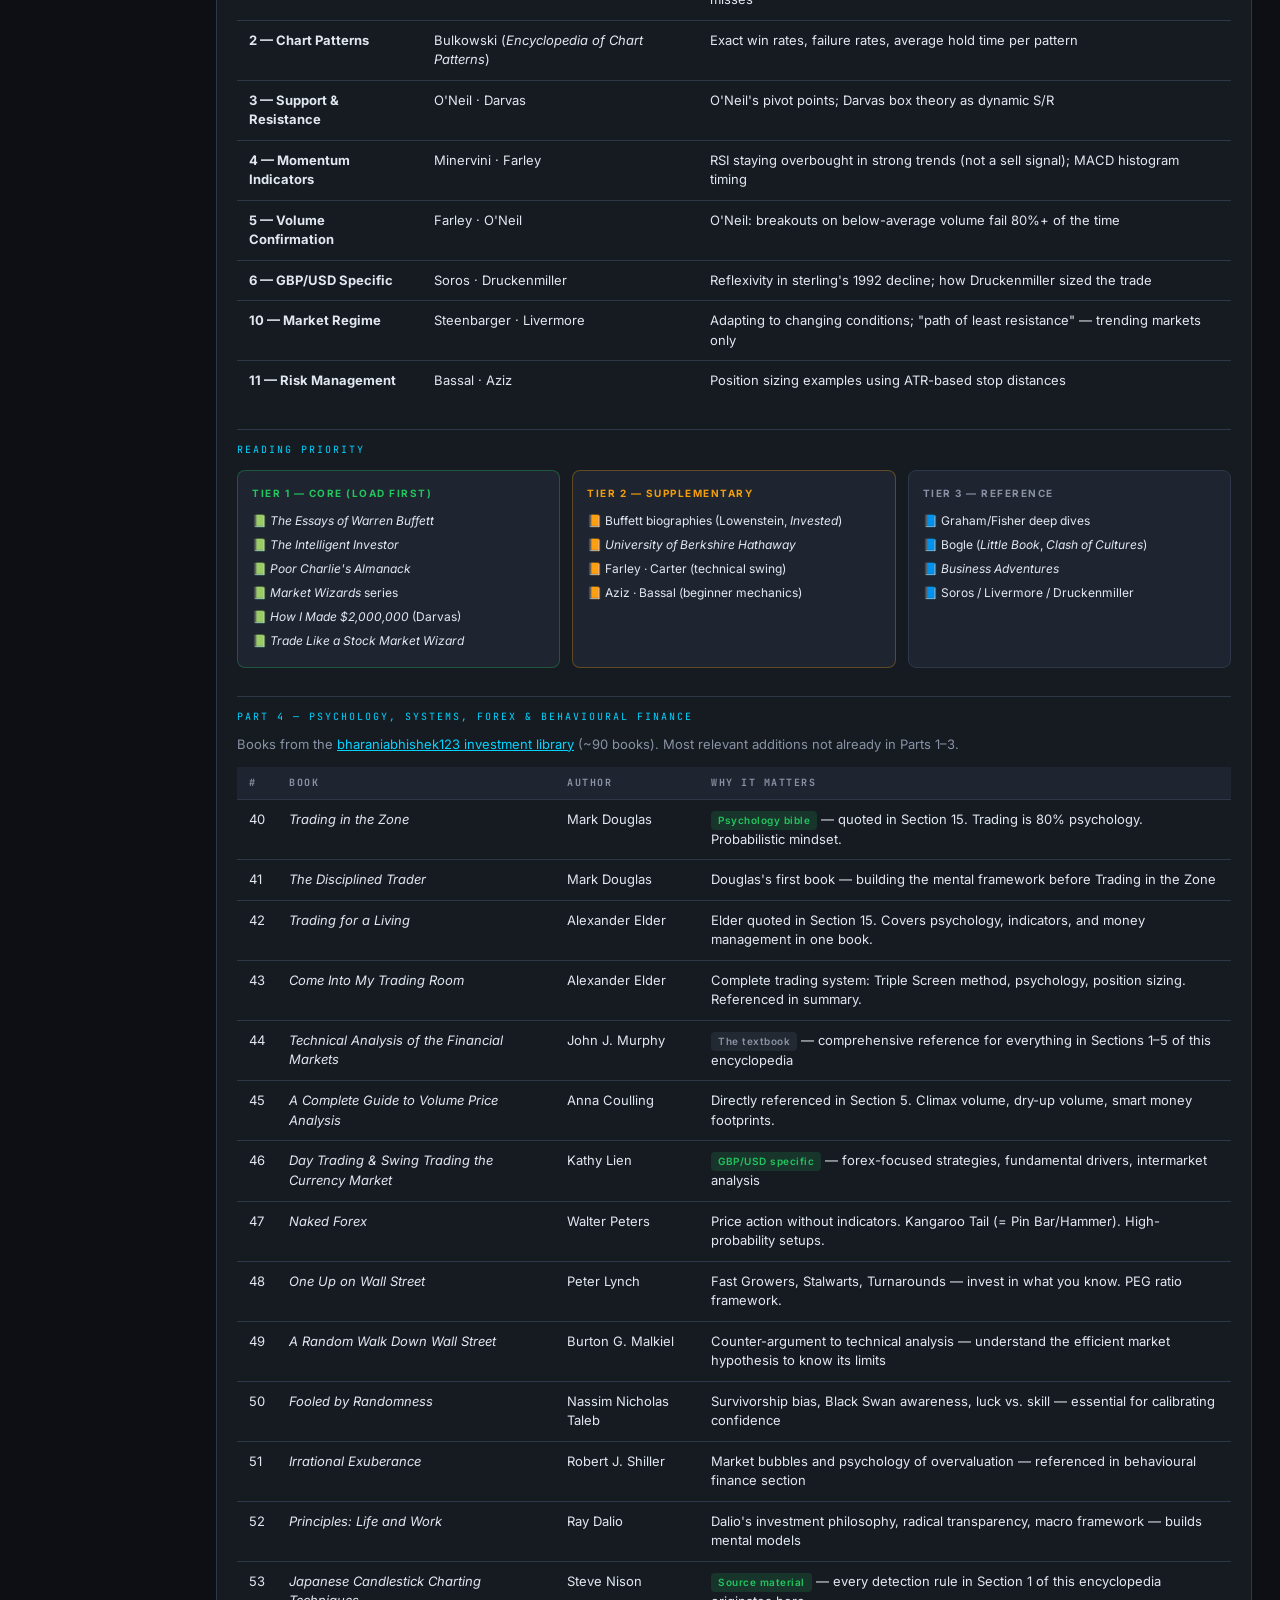
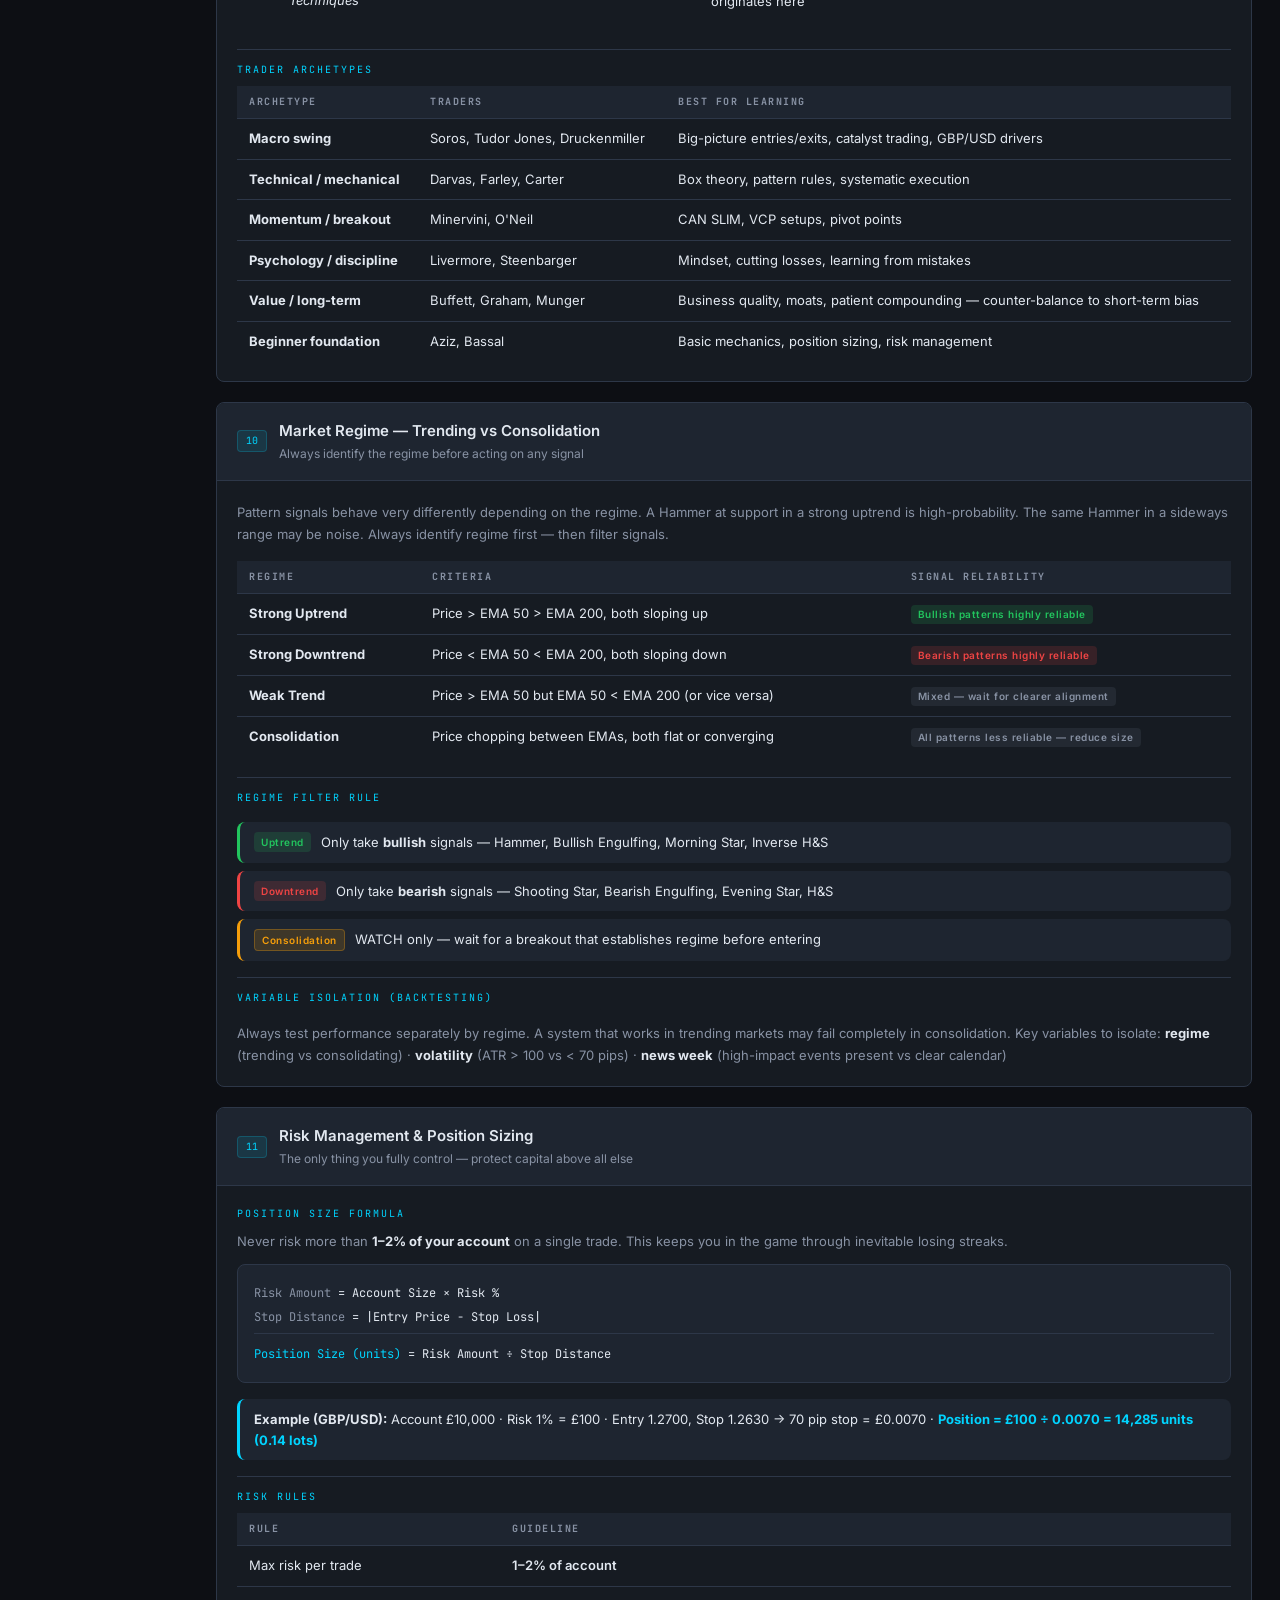
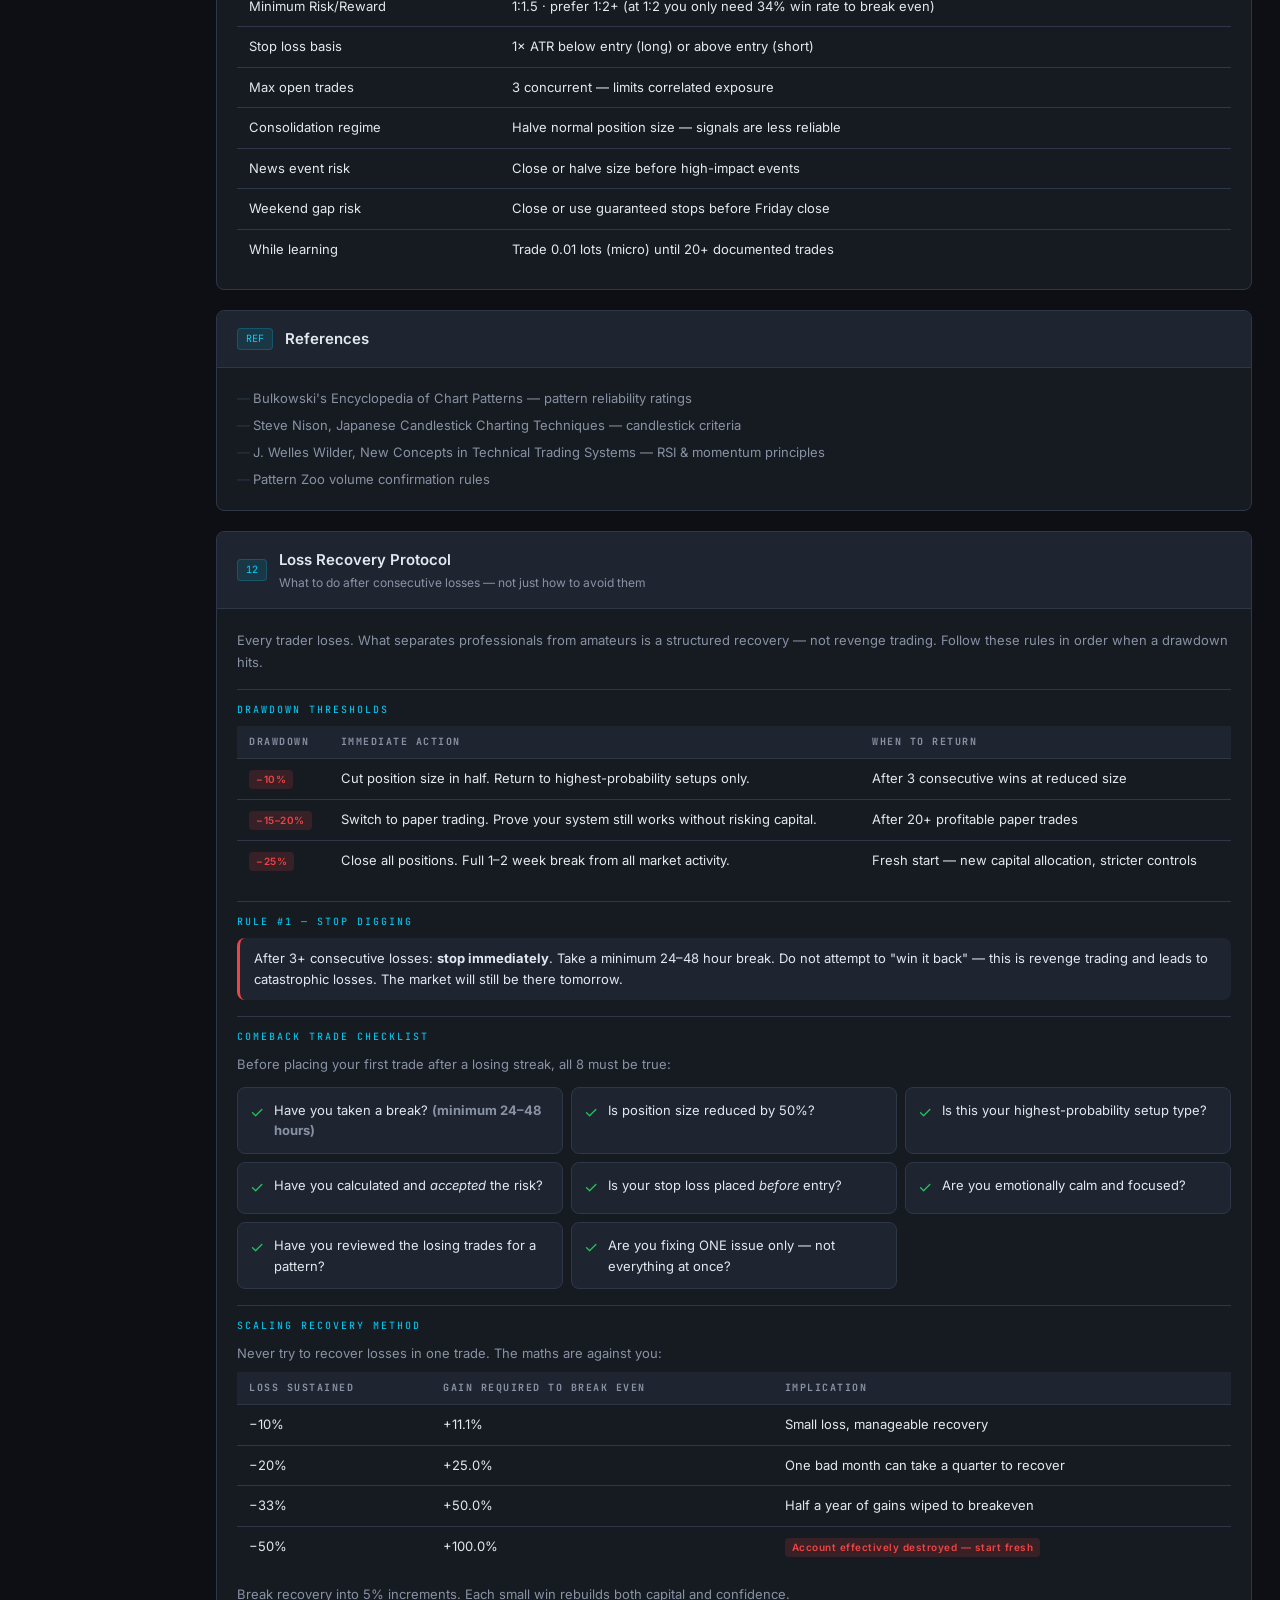
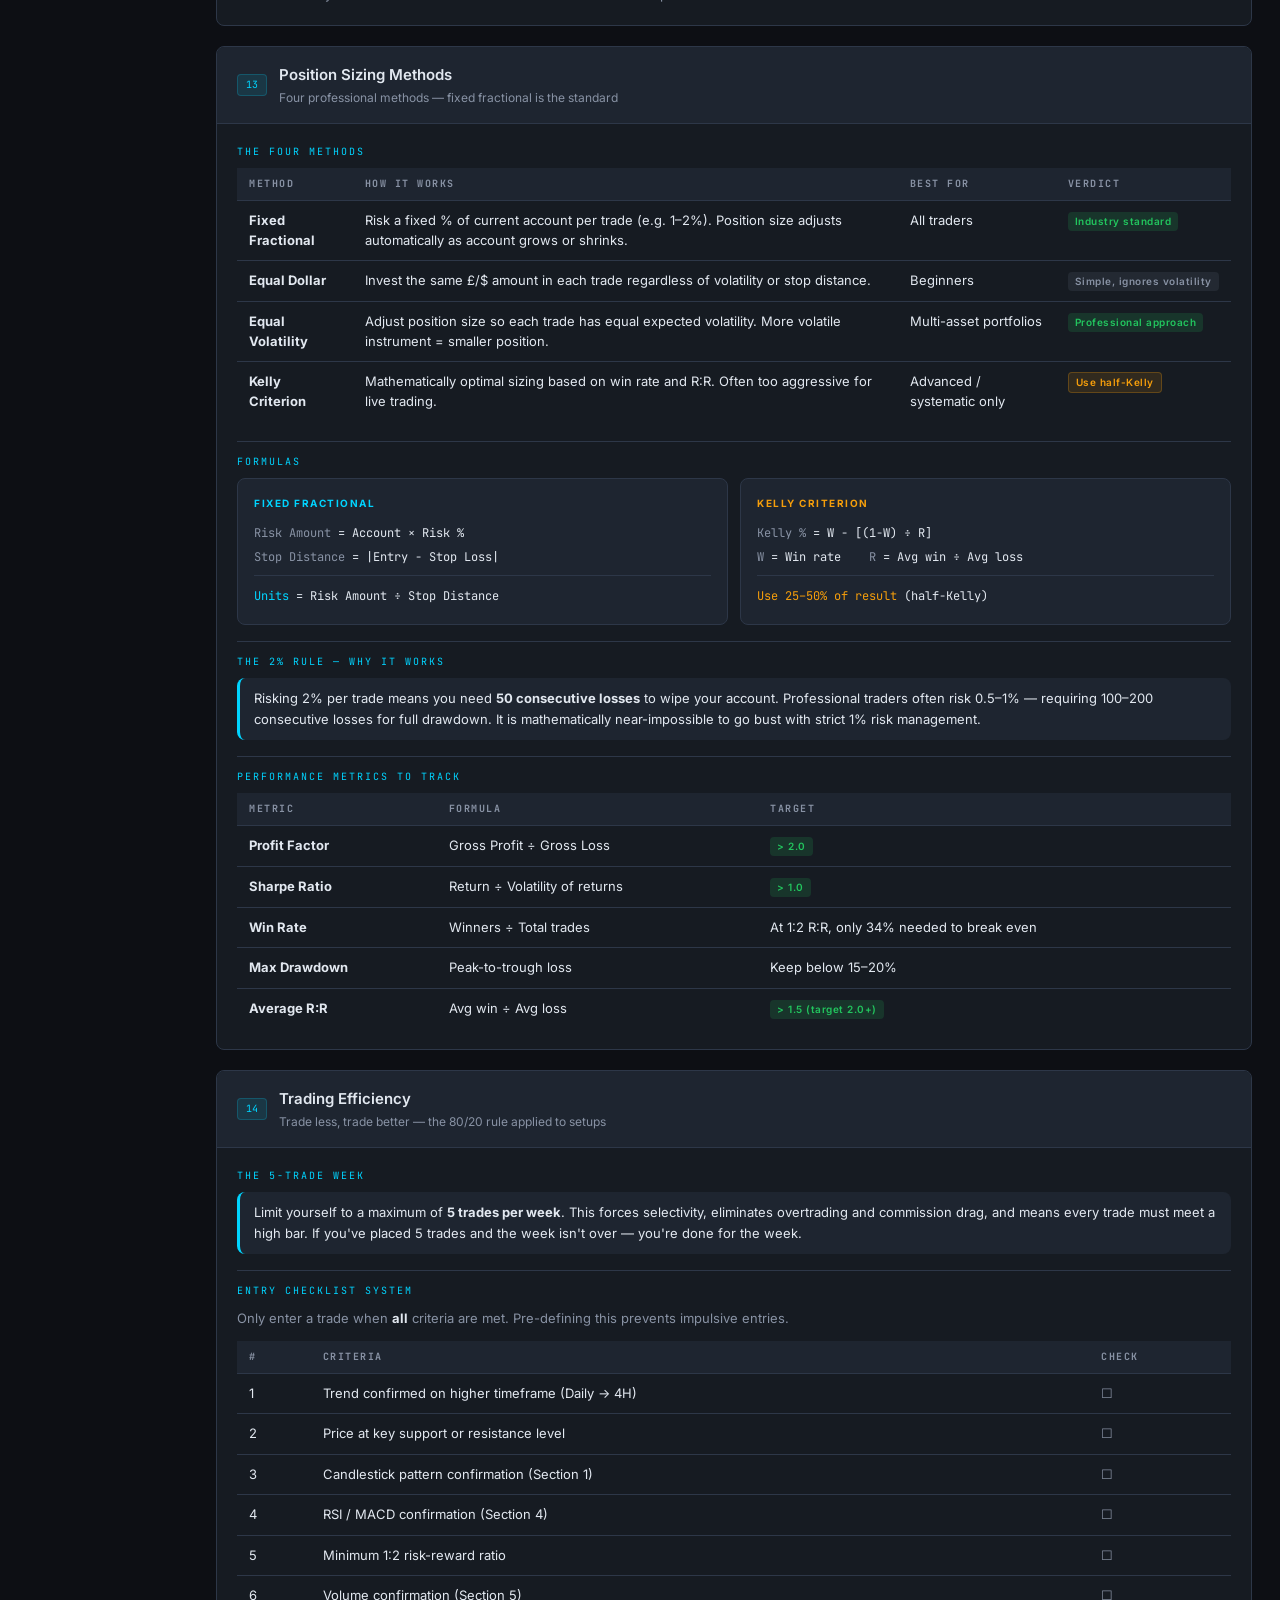
==== commit ed258e0c: "Widen site to 1440px for 1080p — explainer boxes to 280px --max-w updated from 1200px (dashboard) / " ====
--- a/Trading/encyclopedia.html
+++ b/Trading/encyclopedia.html
@@ -33,7 +33,7 @@
     --font:     'Inter', sans-serif;
     --mono:     'JetBrains Mono', monospace;
     --radius:   8px;
-    --max-w:    960px;
+    --max-w:    1440px;
   }
   html[data-theme="light"] {
     --bg:       #f0f4f8;
@@ -60,7 +60,7 @@
   /* ── Layout ── */
   .page-body {
     display: flex;
-    max-width: 1160px;
+    max-width: 1440px;
     margin: 0 auto;
   }
 
@@ -364,7 +364,7 @@
     padding: 10px 24px;
   }
   .search-bar-inner {
-    max-width: 1160px;
+    max-width: 1440px;
     margin: 0 auto;
     display: flex;
     align-items: center;
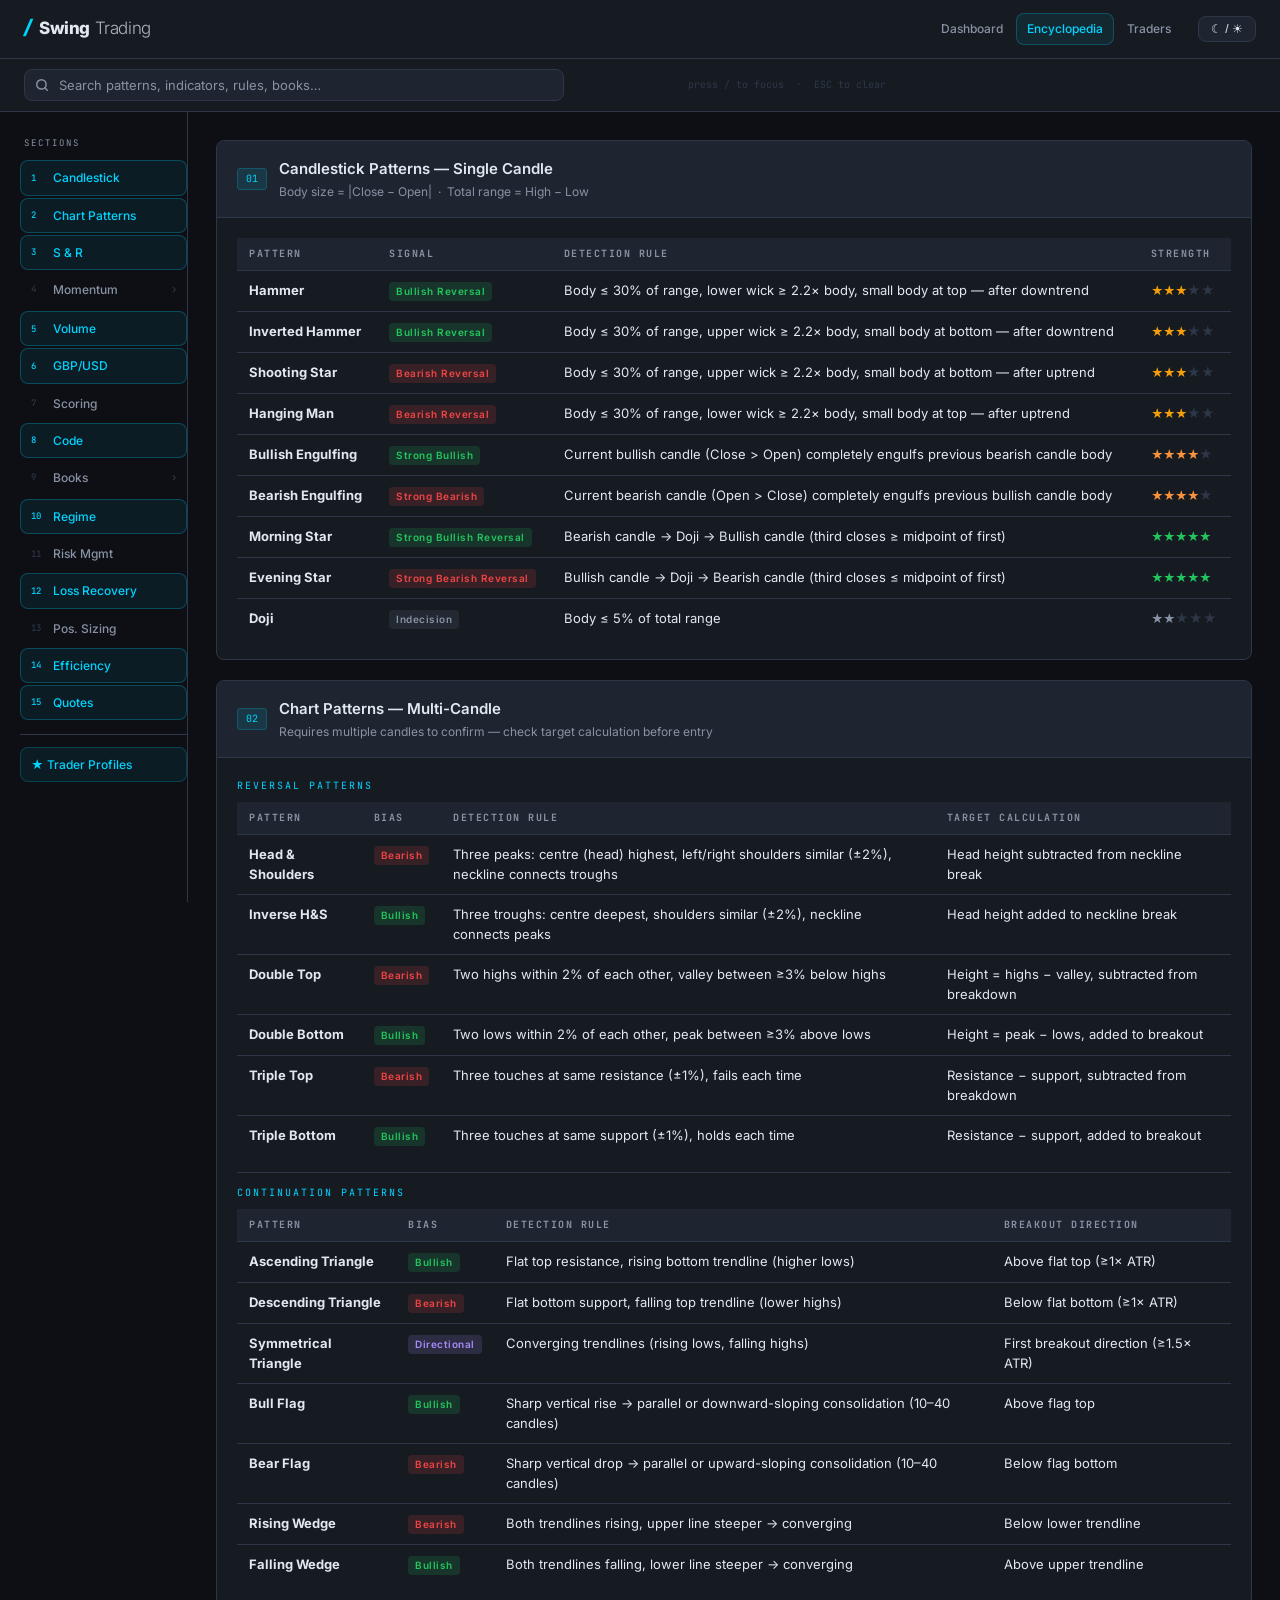
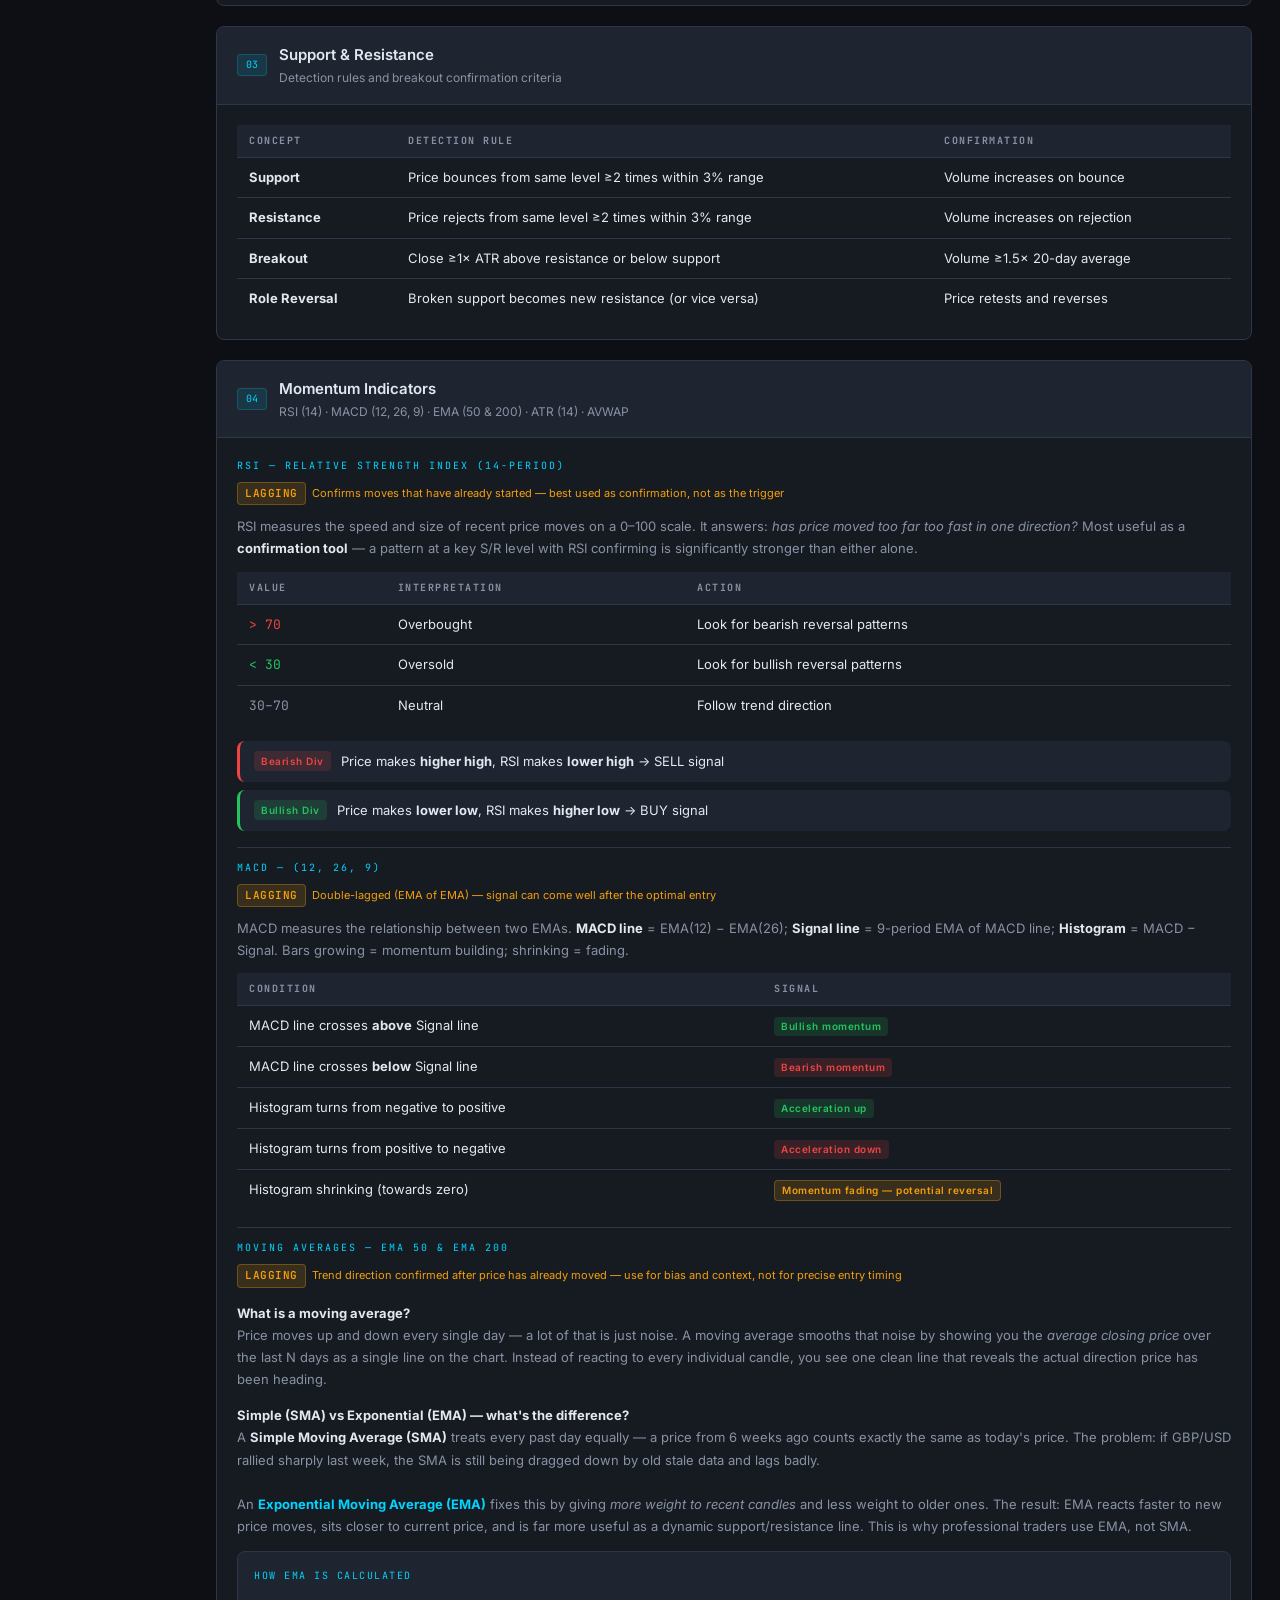
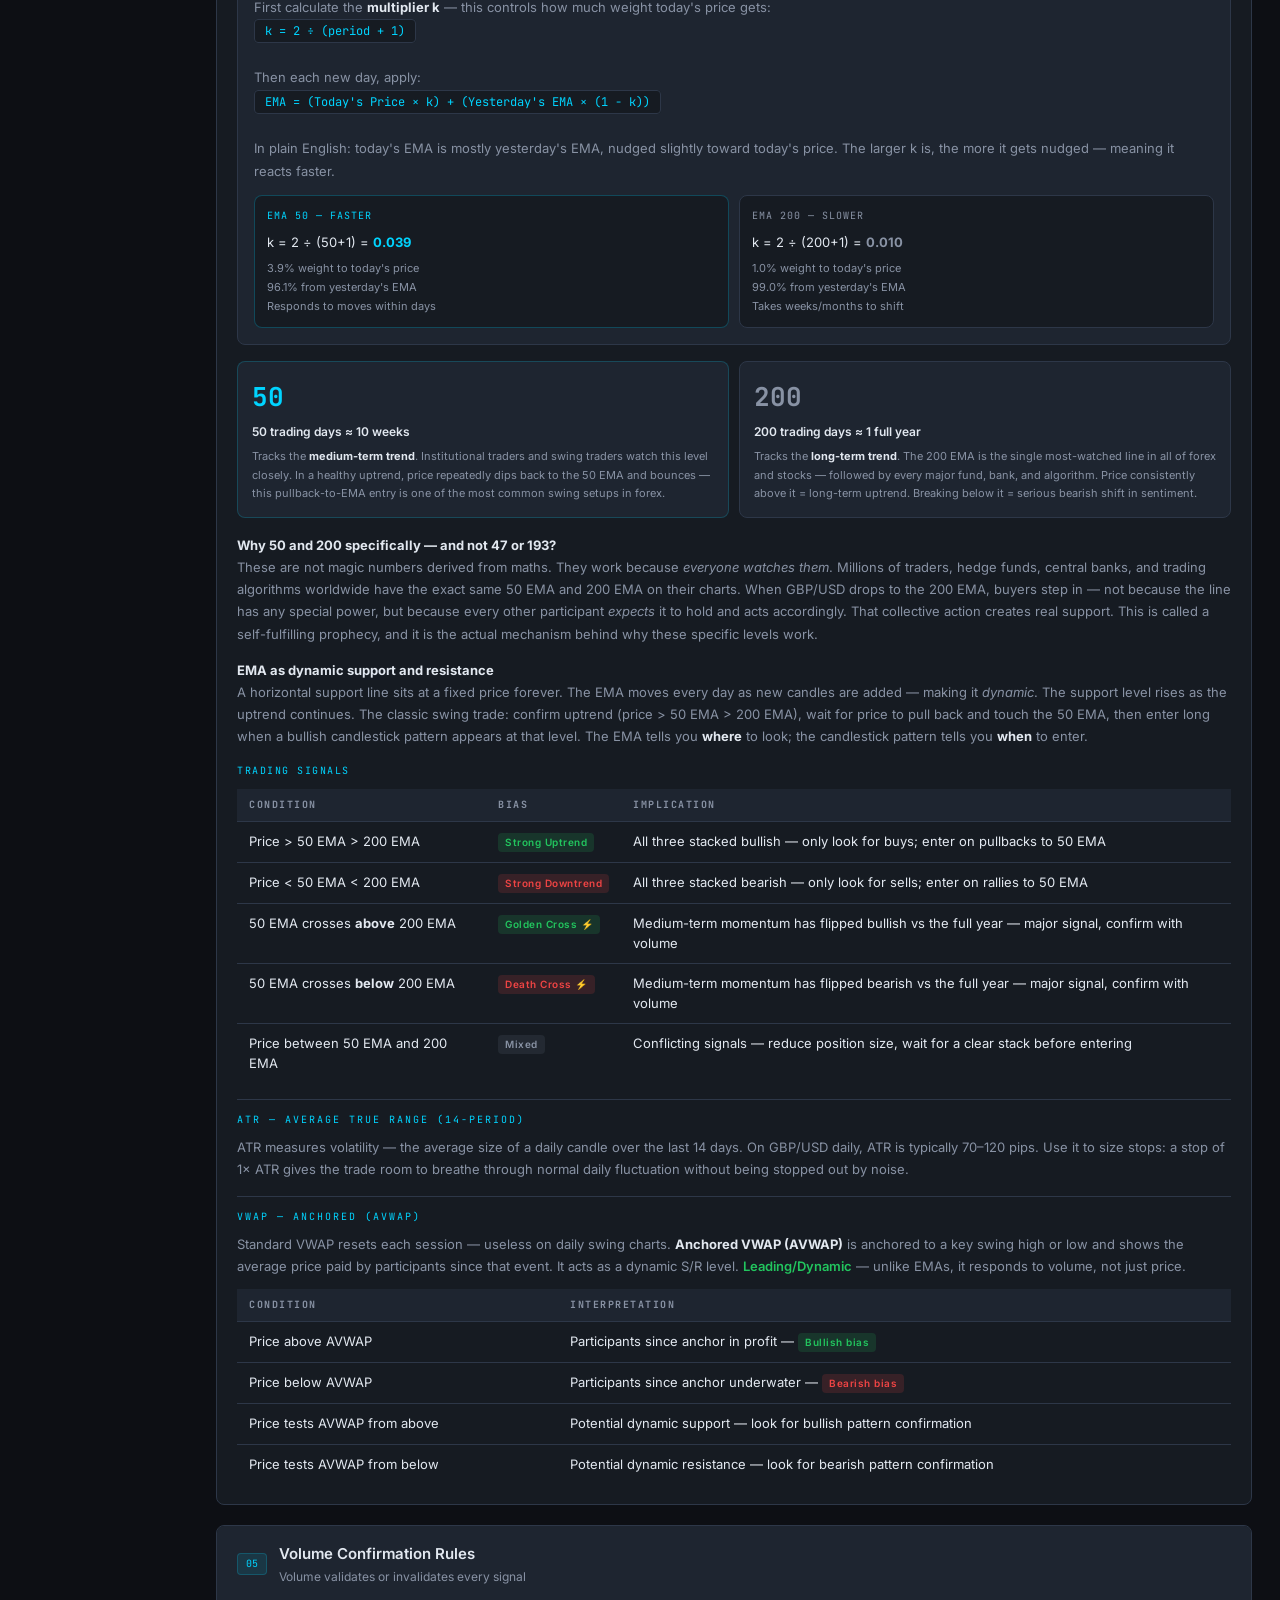
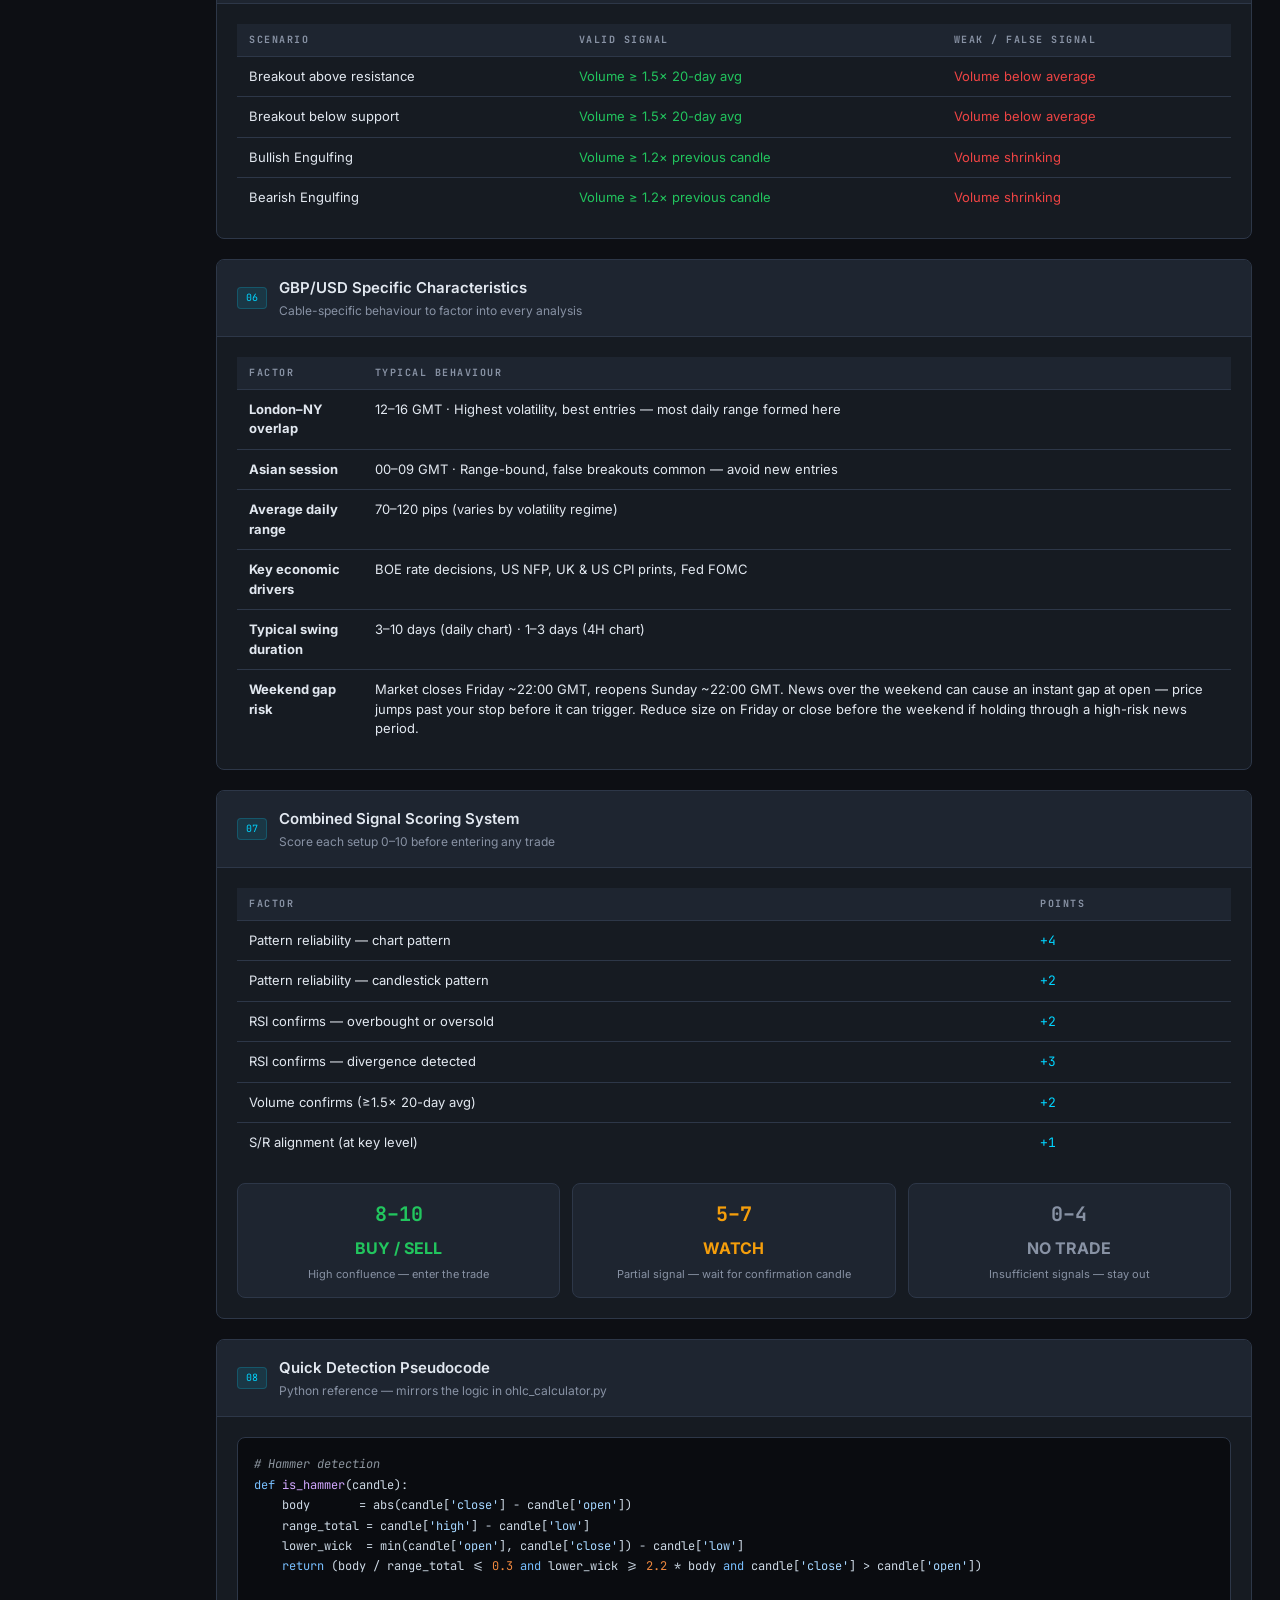
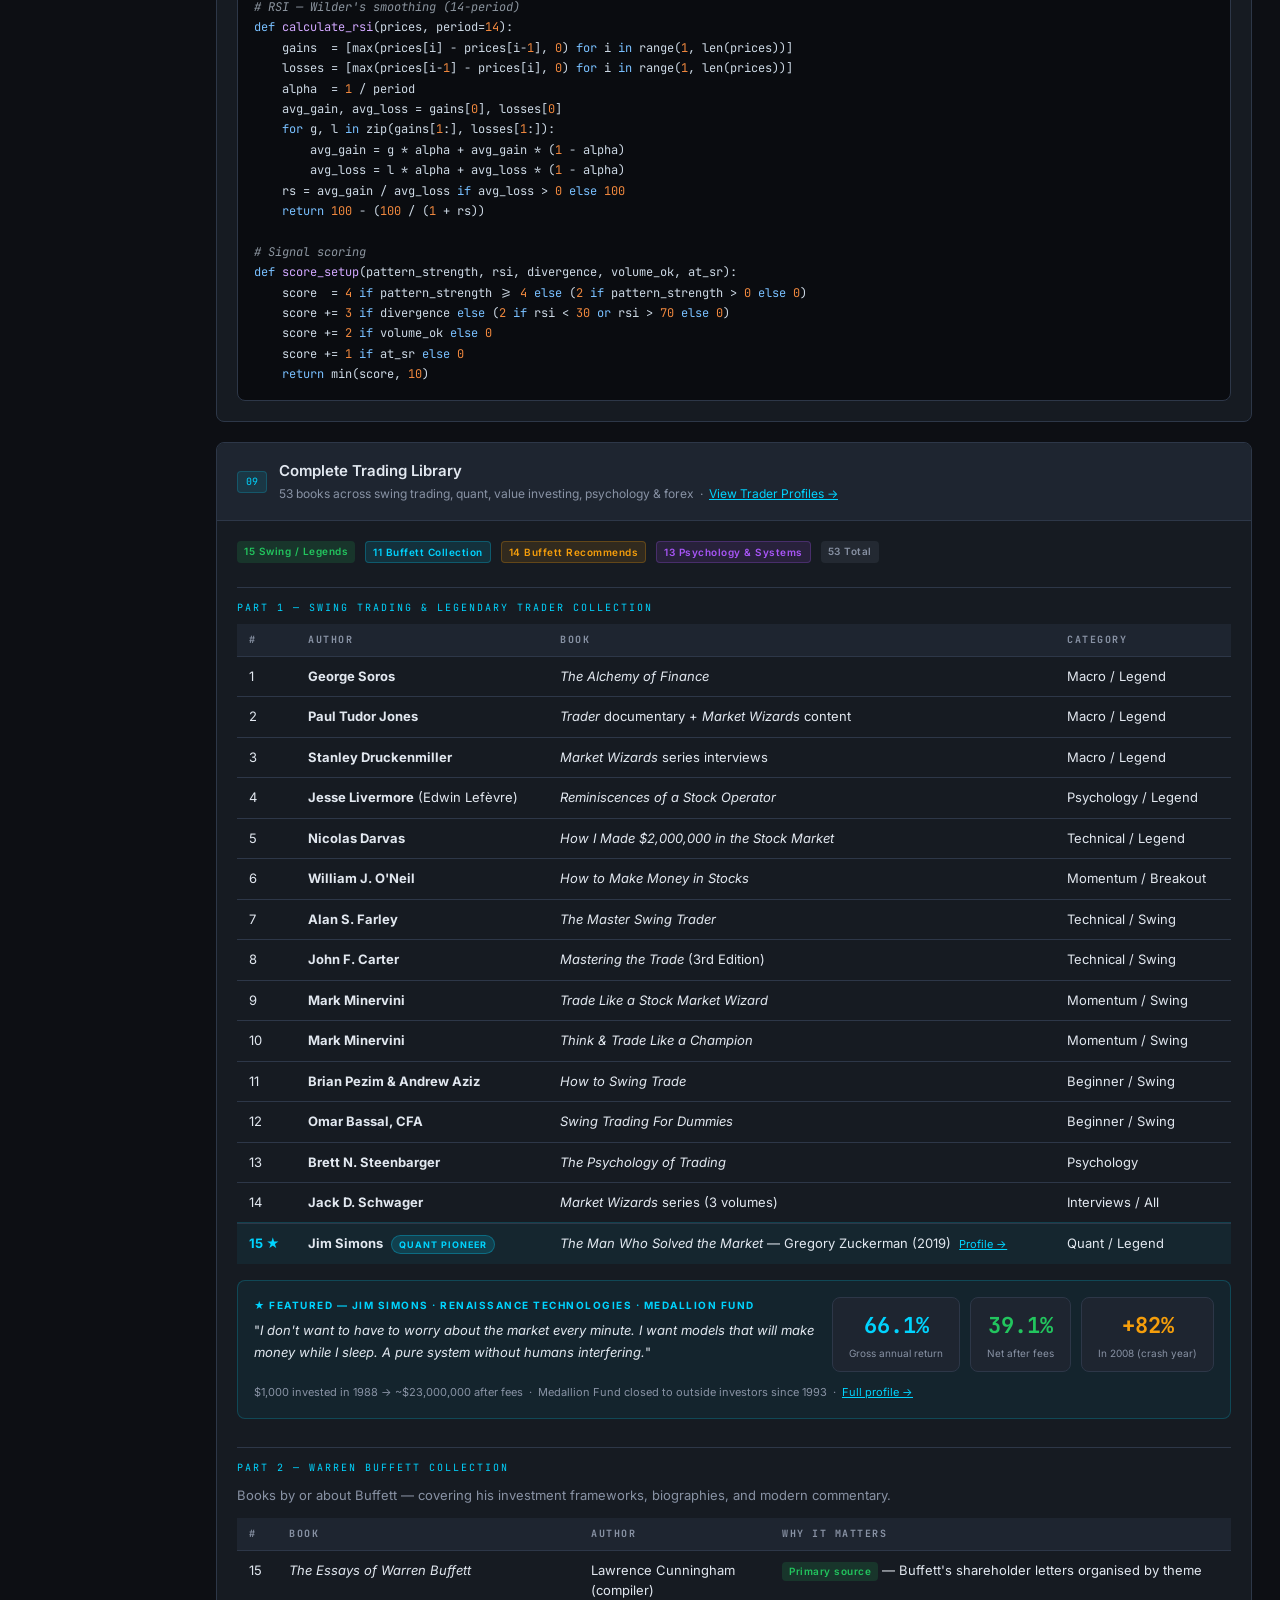
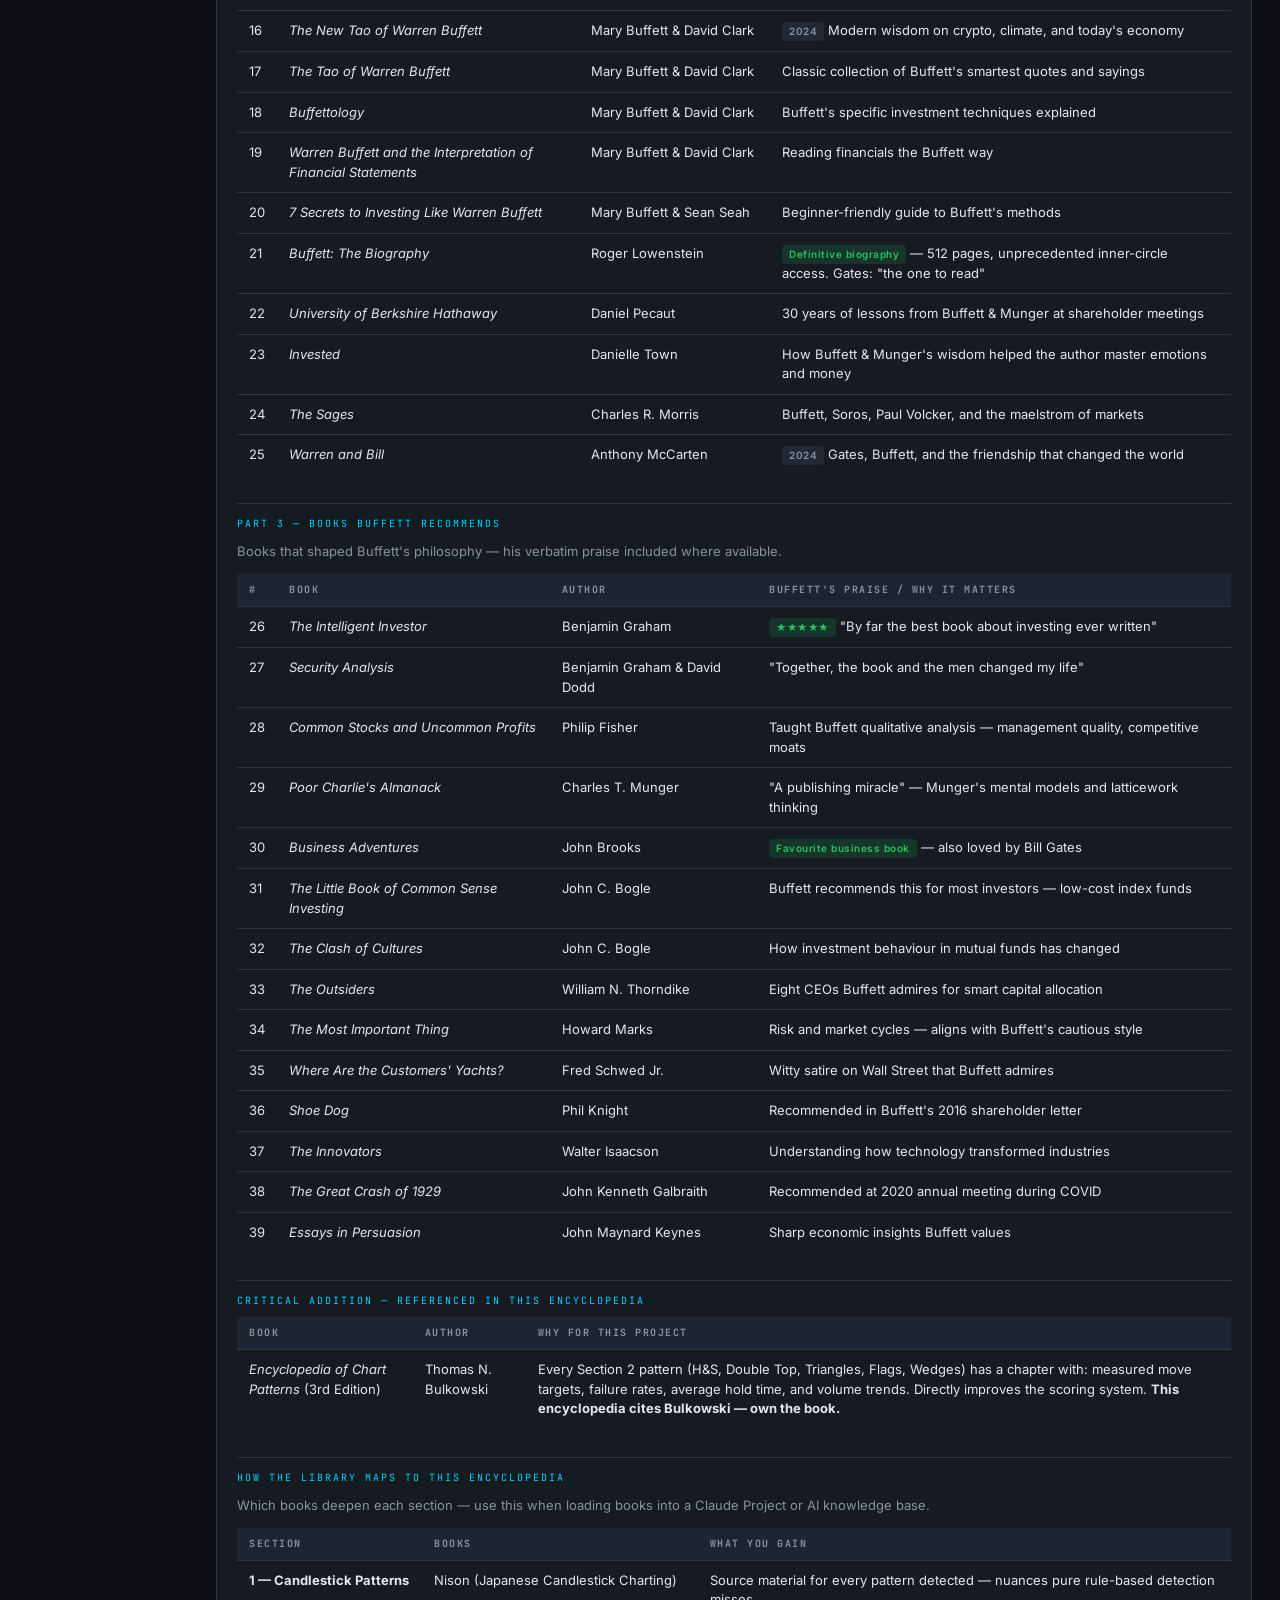
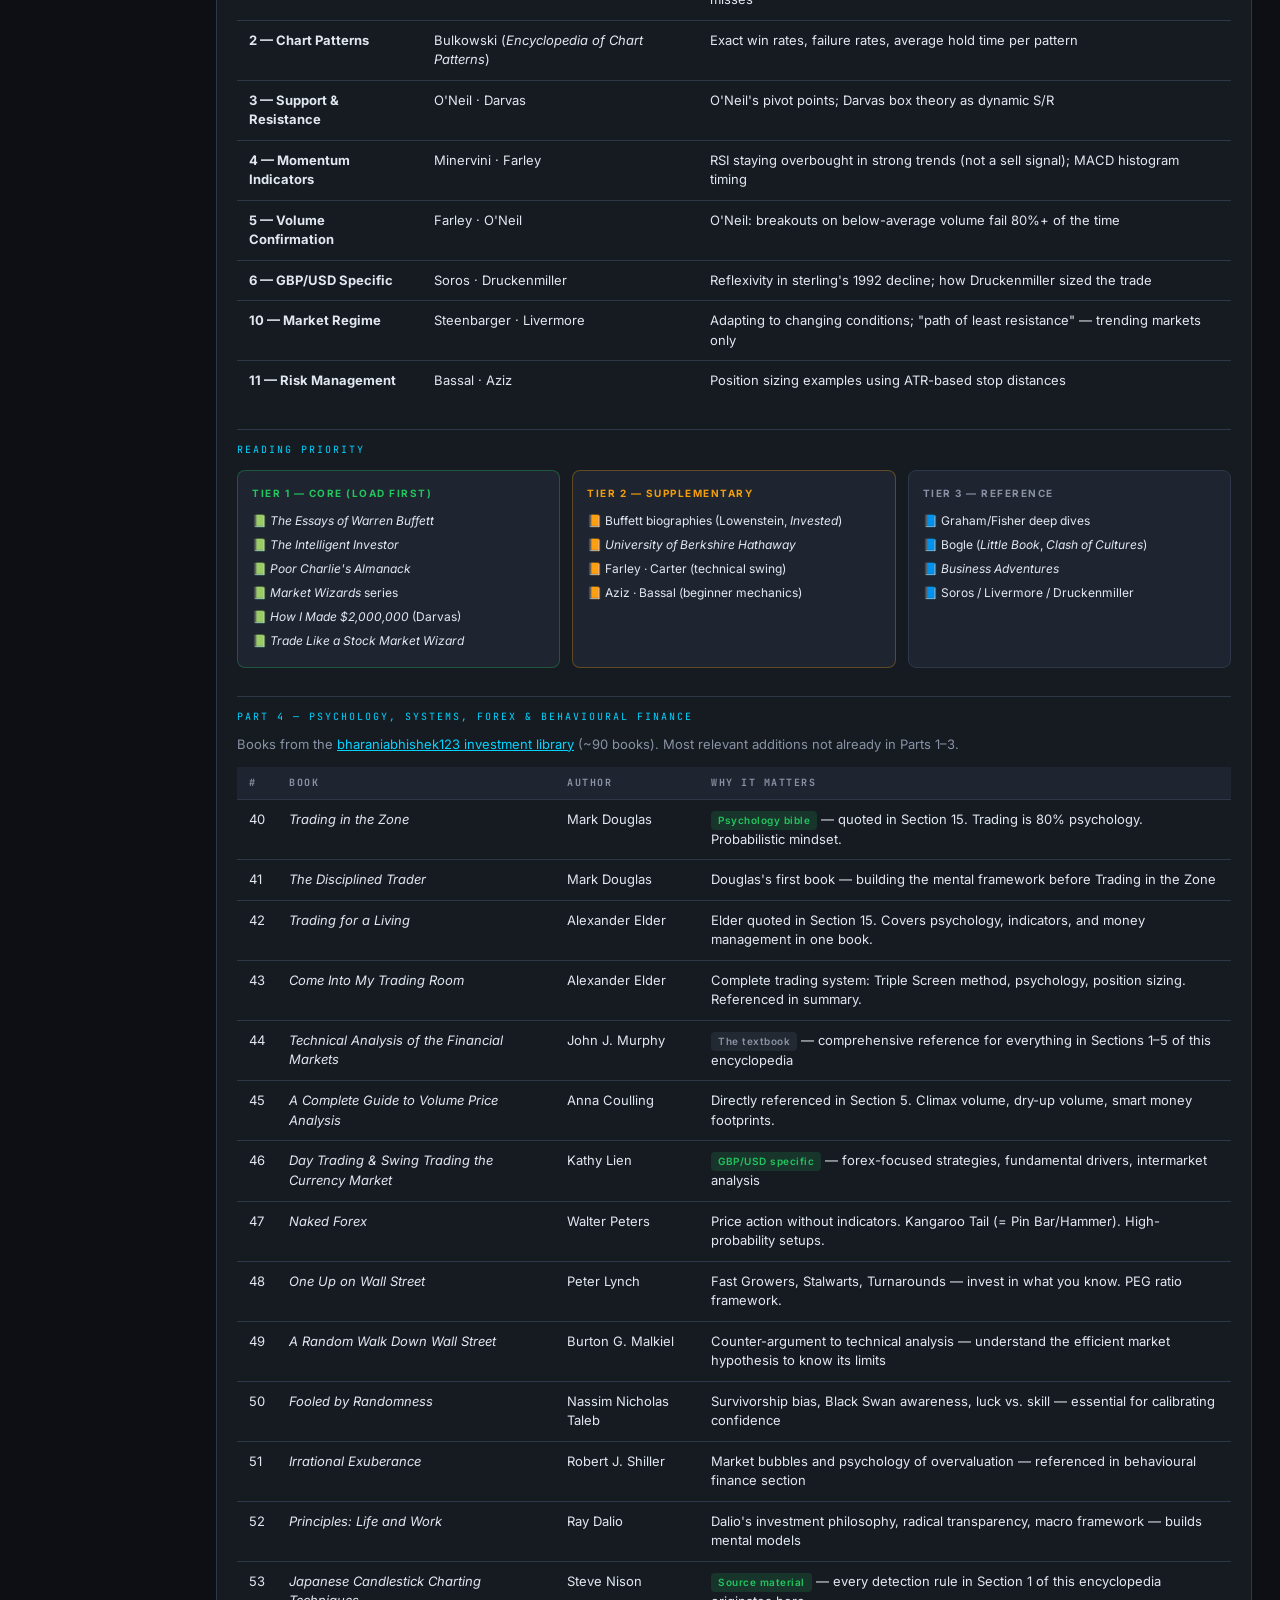
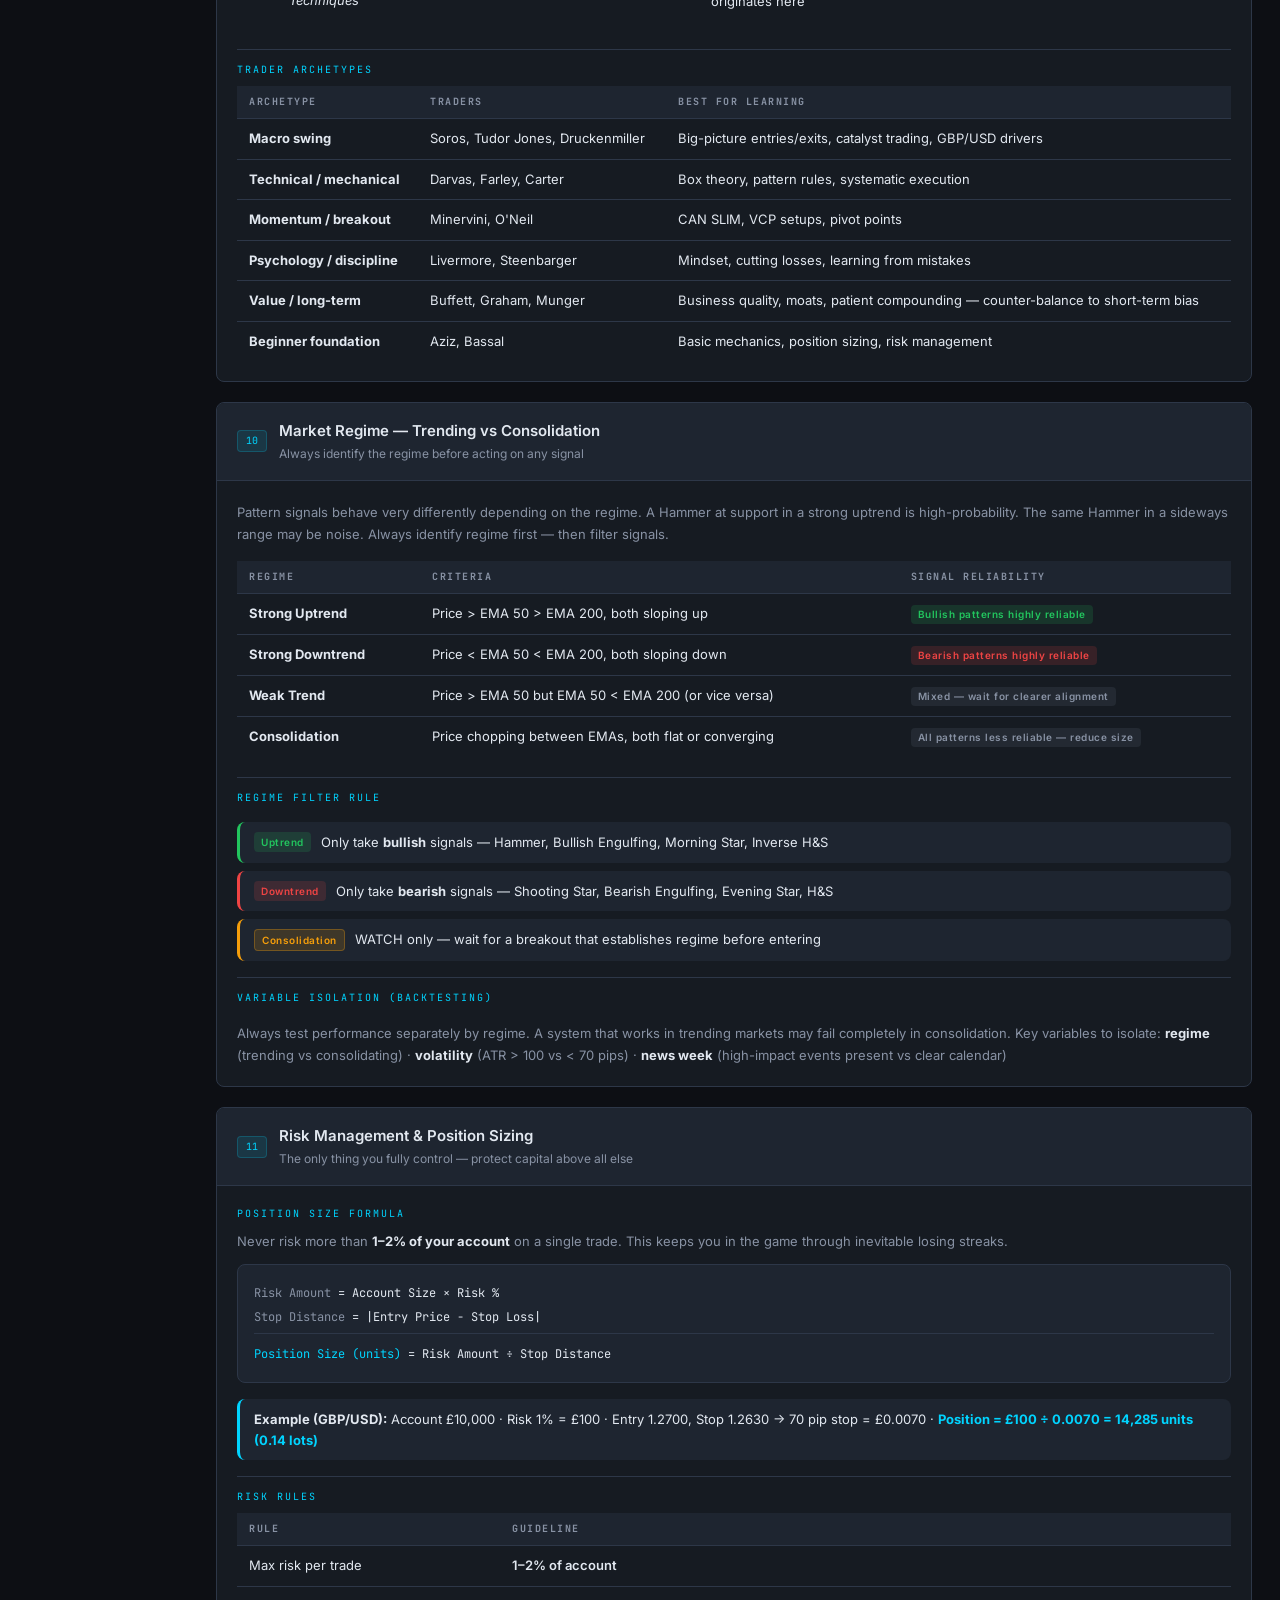
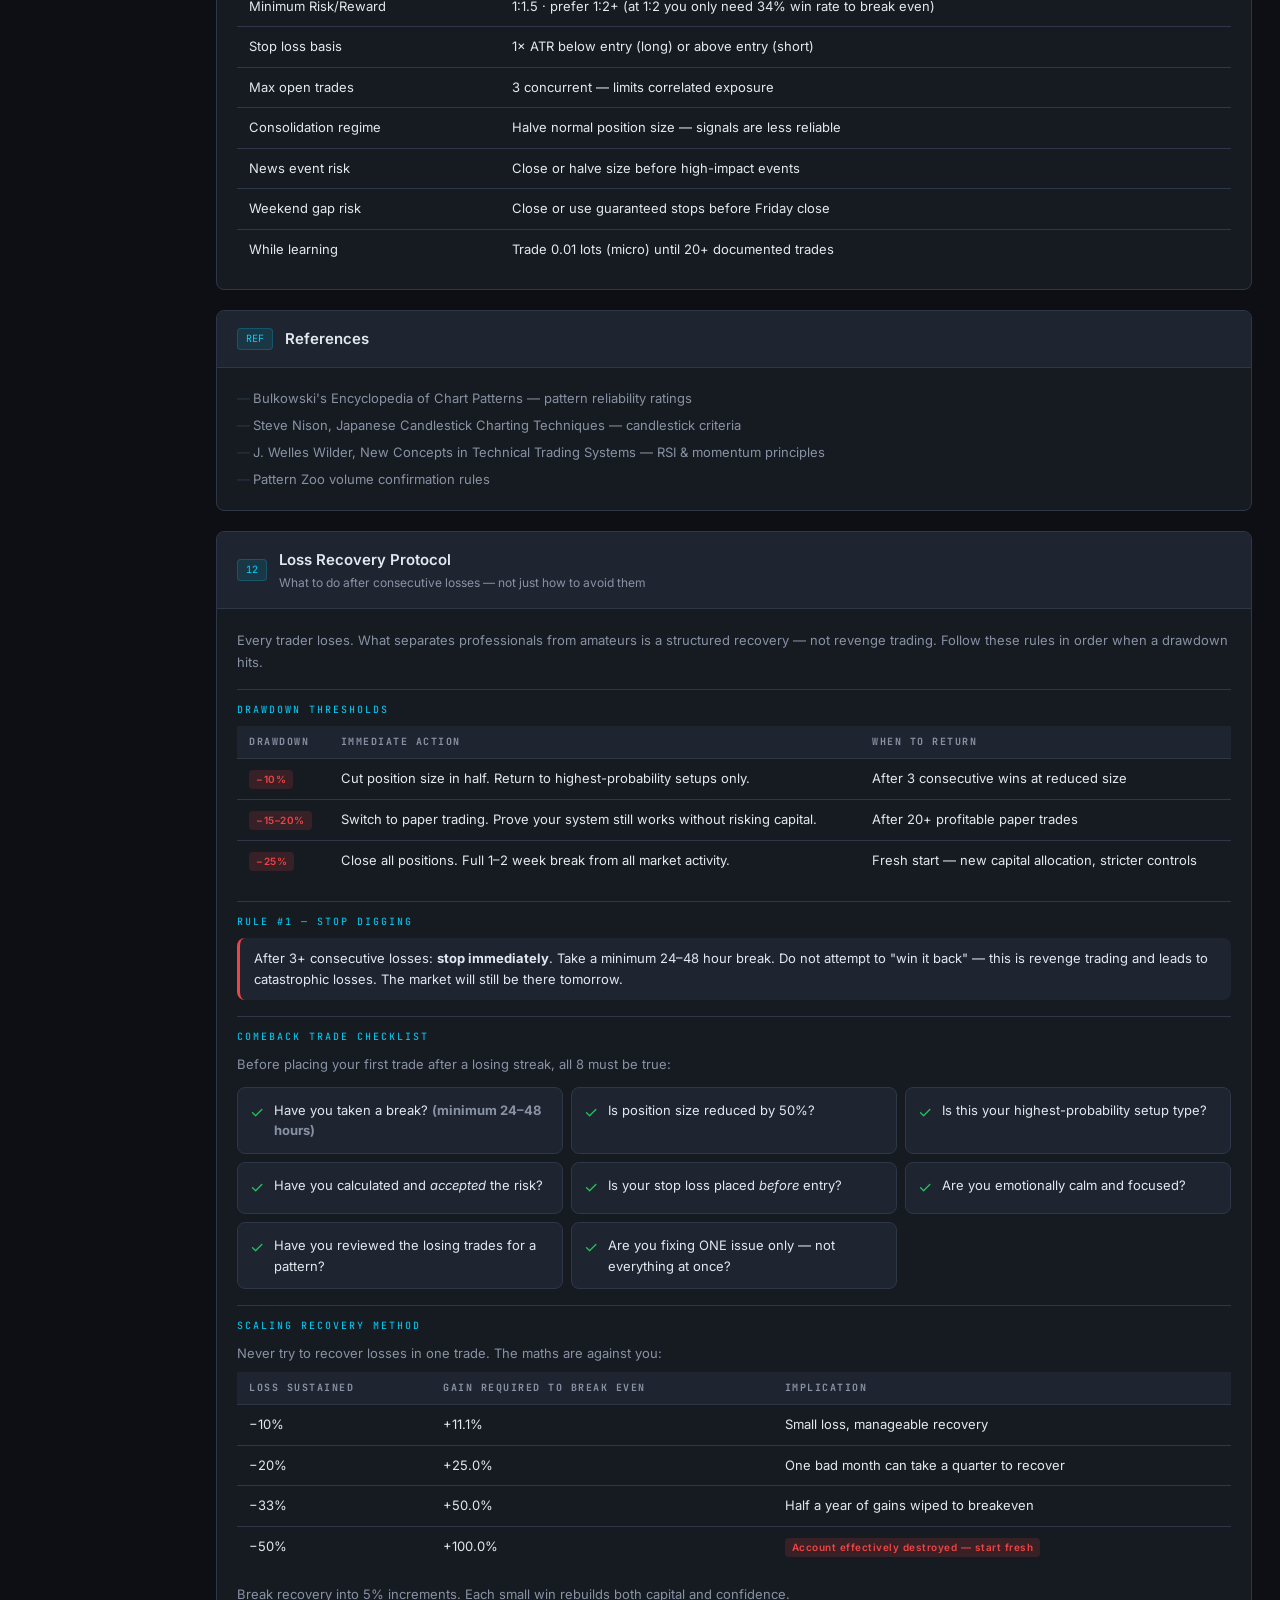
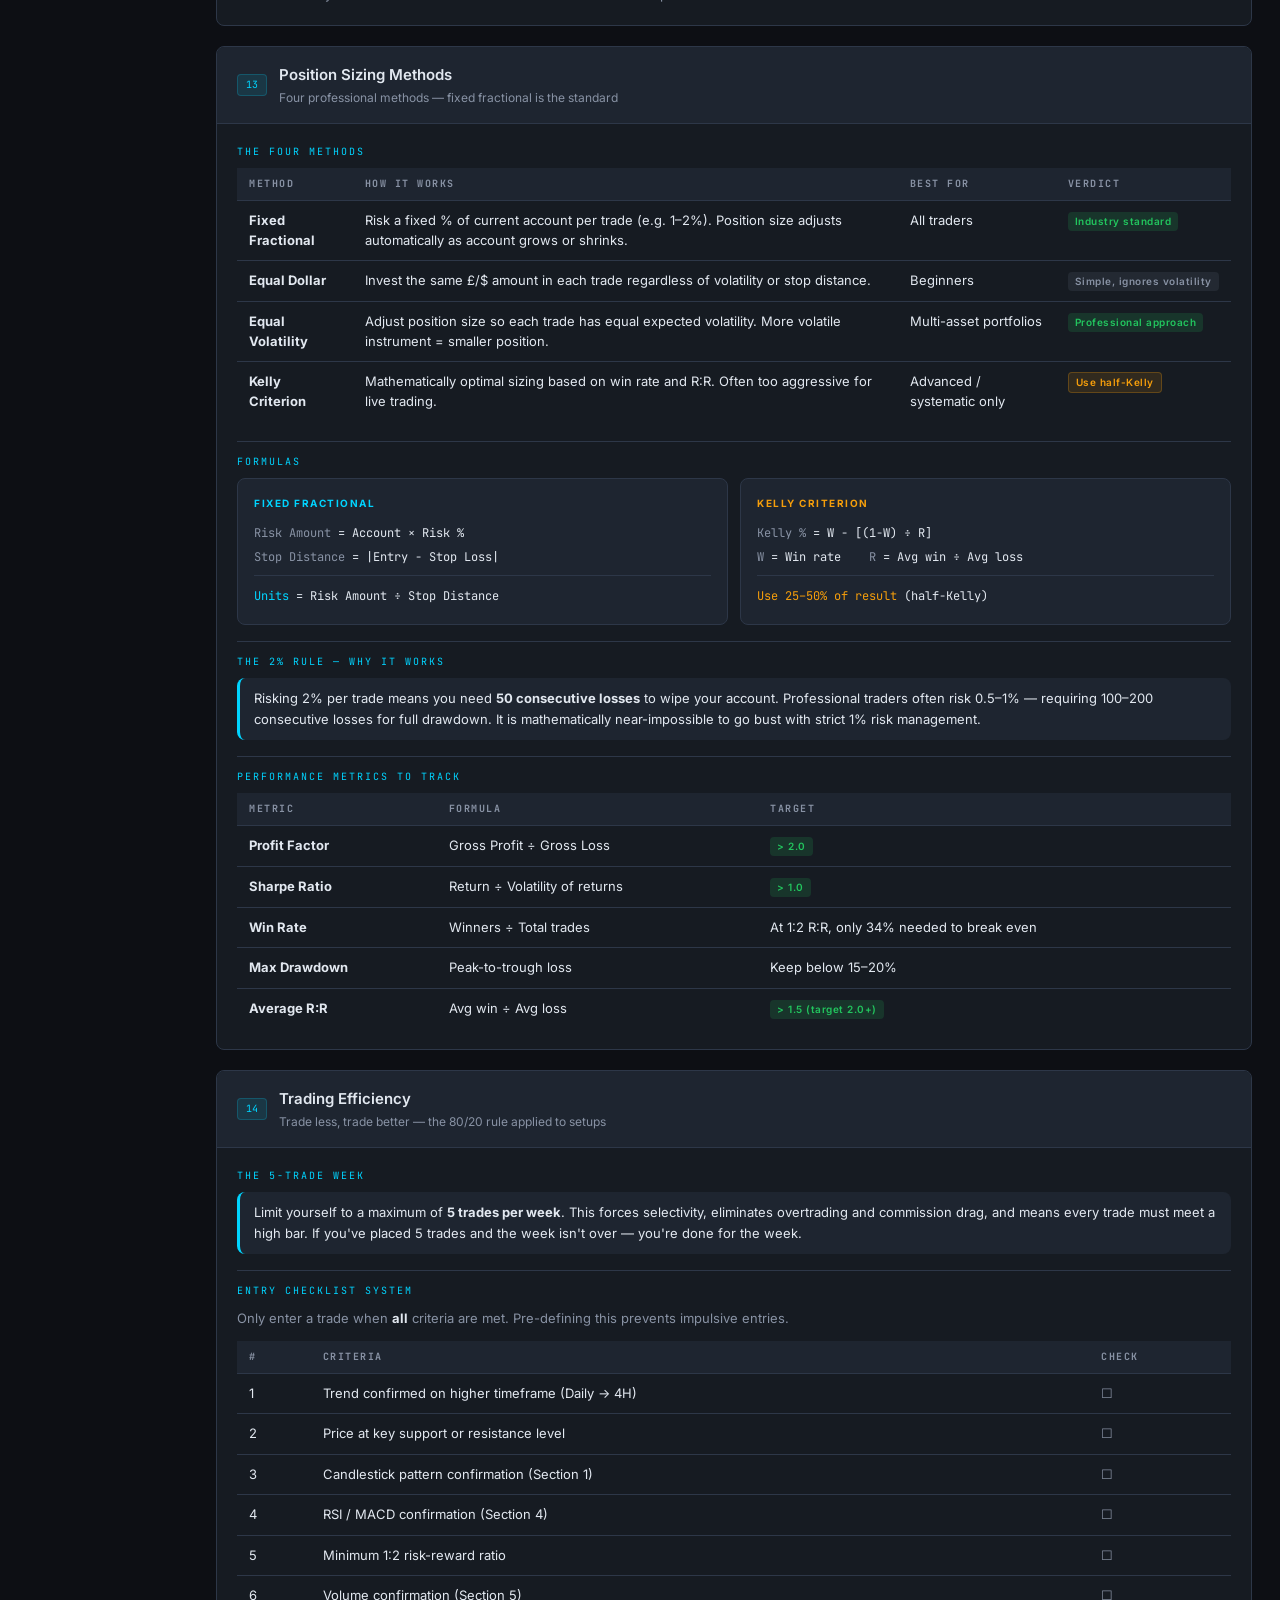
==== commit 79420a95: "UI: new split-weight brand wordmark — accent slash + Swing/Trading" ====
--- a/Trading/encyclopedia.html
+++ b/Trading/encyclopedia.html
@@ -42,6 +42,7 @@
     --border:   #cbd5e1;
     --text:     #1a202c;
     --muted:    #64748b;
+    --accent:   #2563eb;
   }
 
   *, *::before, *::after { box-sizing: border-box; margin: 0; padding: 0; }
@@ -468,7 +469,7 @@
 <header>
   <div class="header-inner">
     <div class="header-brand">
-      <span class="header-label">// Swing Trading</span>
+      <span class="header-label"><span class="brand-slash">/</span><span class="brand-word"><b>Swing</b> <span>Trading</span></span></span>
     </div>
     <nav class="site-nav">
       <a class="site-nav-link" href="../index.html">Dashboard</a>
--- a/styles/site.css
+++ b/styles/site.css
@@ -29,13 +29,26 @@
   min-width: 0;
 }
 .header-label {
-  font-family: var(--mono);
-  font-size: 9px;
+  display: flex;
+  align-items: baseline;
+  gap: 7px;
+  white-space: nowrap;
+  text-decoration: none;
+}
+.brand-slash {
+  font-size: 20px;
+  font-weight: 800;
+  font-style: italic;
   color: var(--accent);
-  letter-spacing: 2px;
-  text-transform: uppercase;
-  white-space: nowrap;
+  line-height: 1;
 }
+.brand-word {
+  font-size: 17px;
+  letter-spacing: -0.4px;
+  color: var(--text);
+}
+.brand-word b { font-weight: 800; }
+.brand-word span { font-weight: 300; opacity: .75; }
 
 /* ── Site navigation ── */
 .site-nav {
